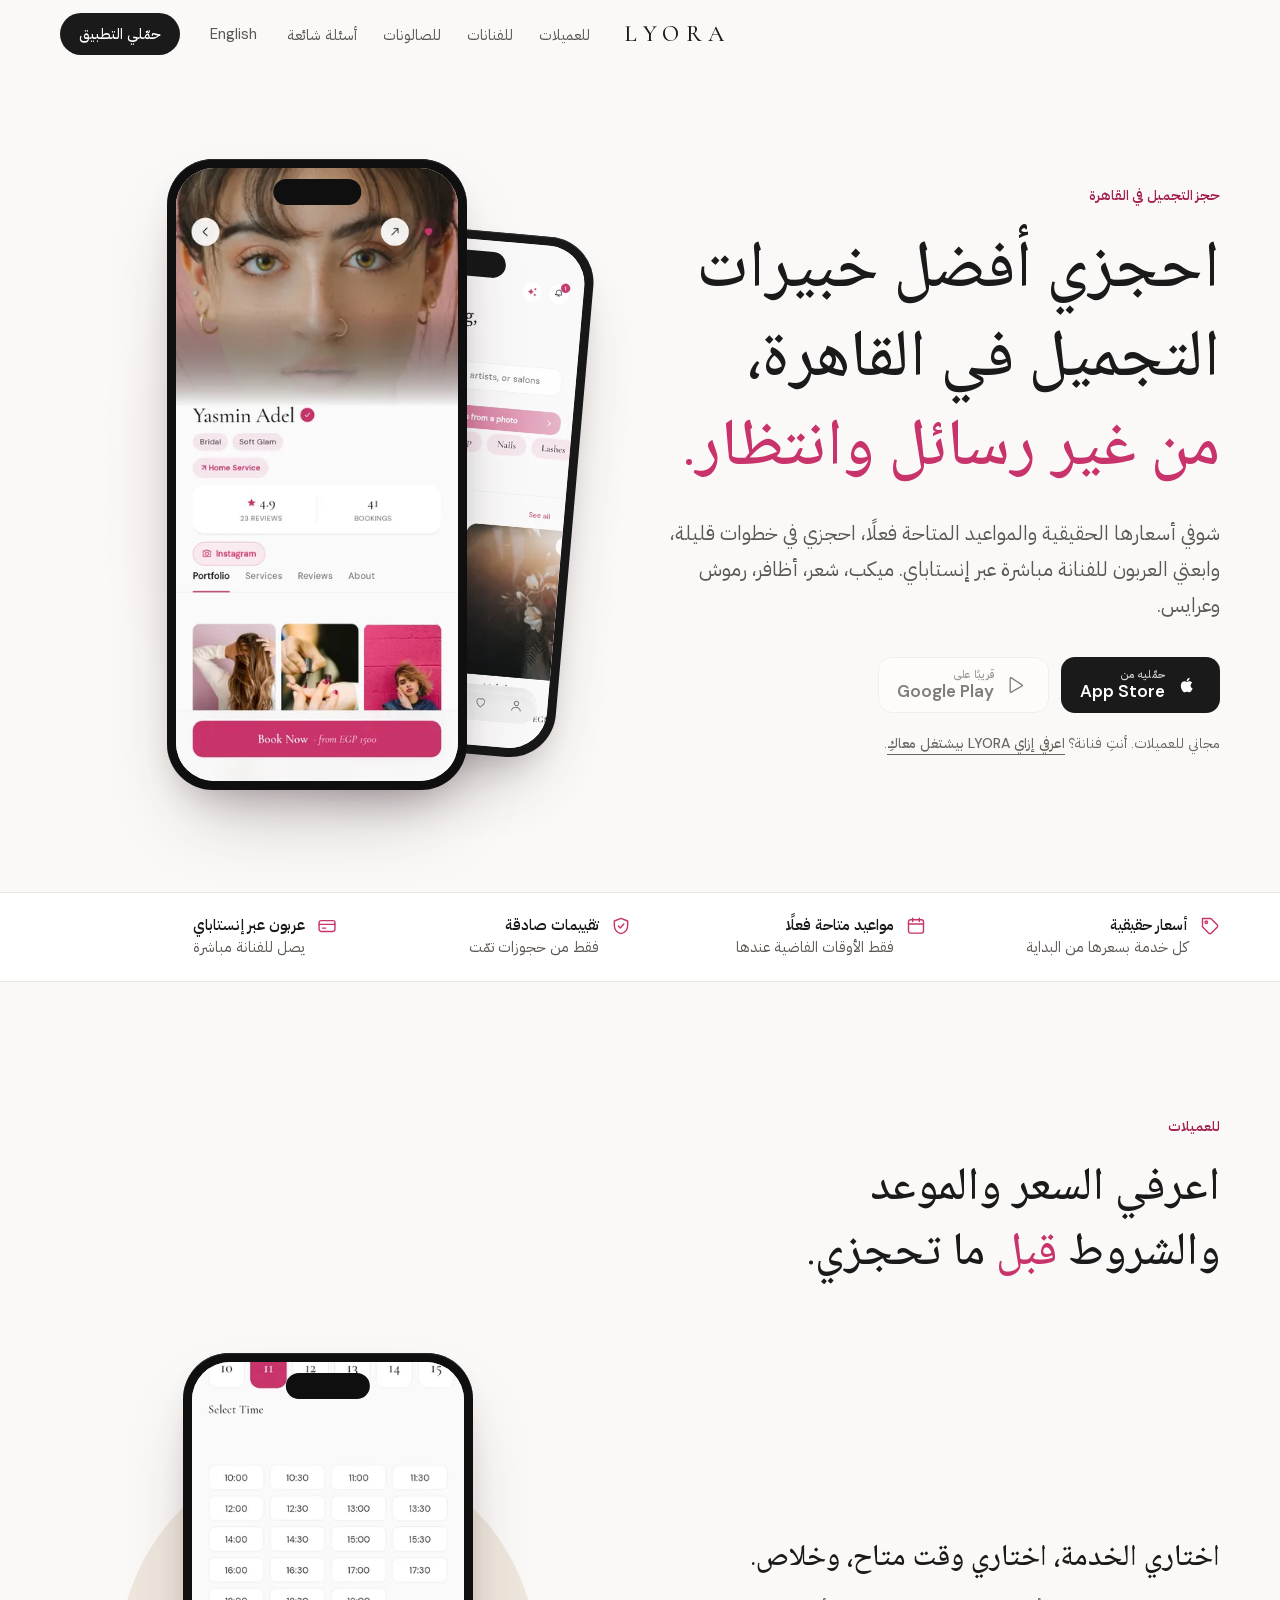
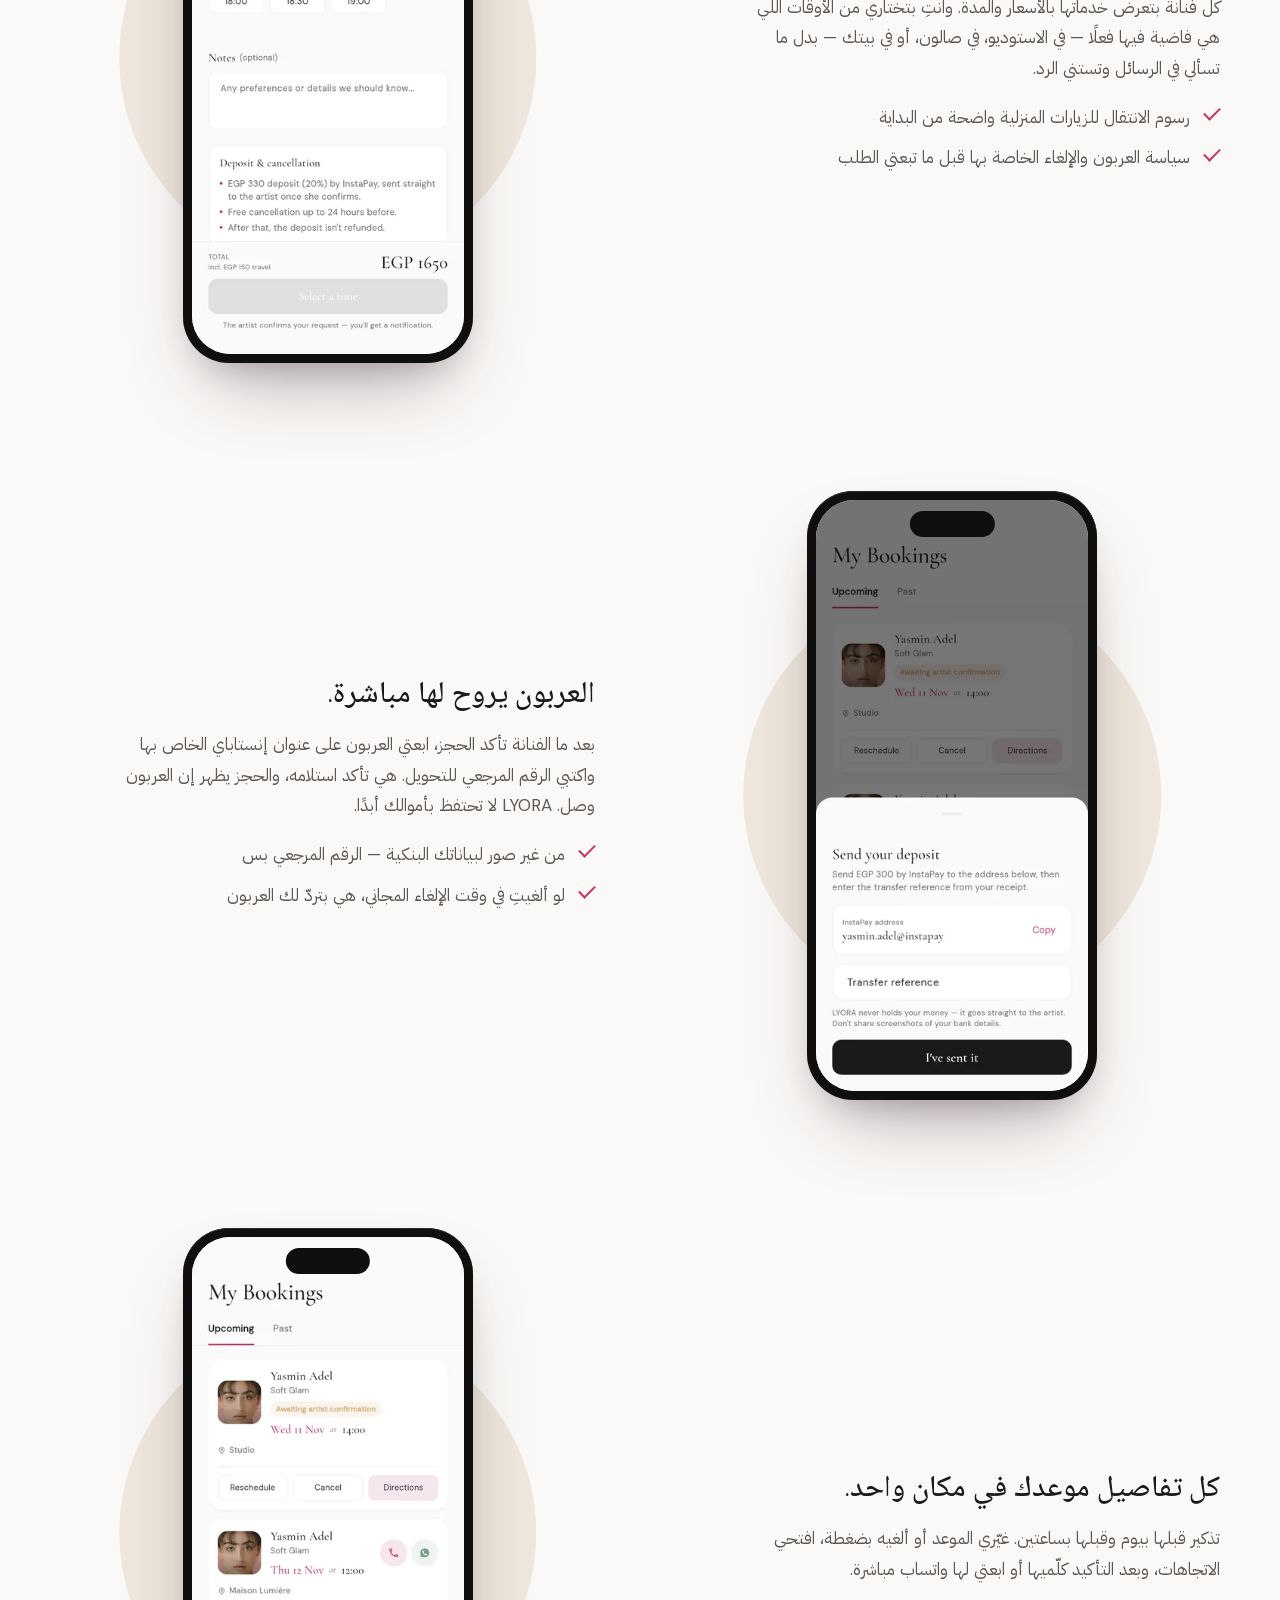
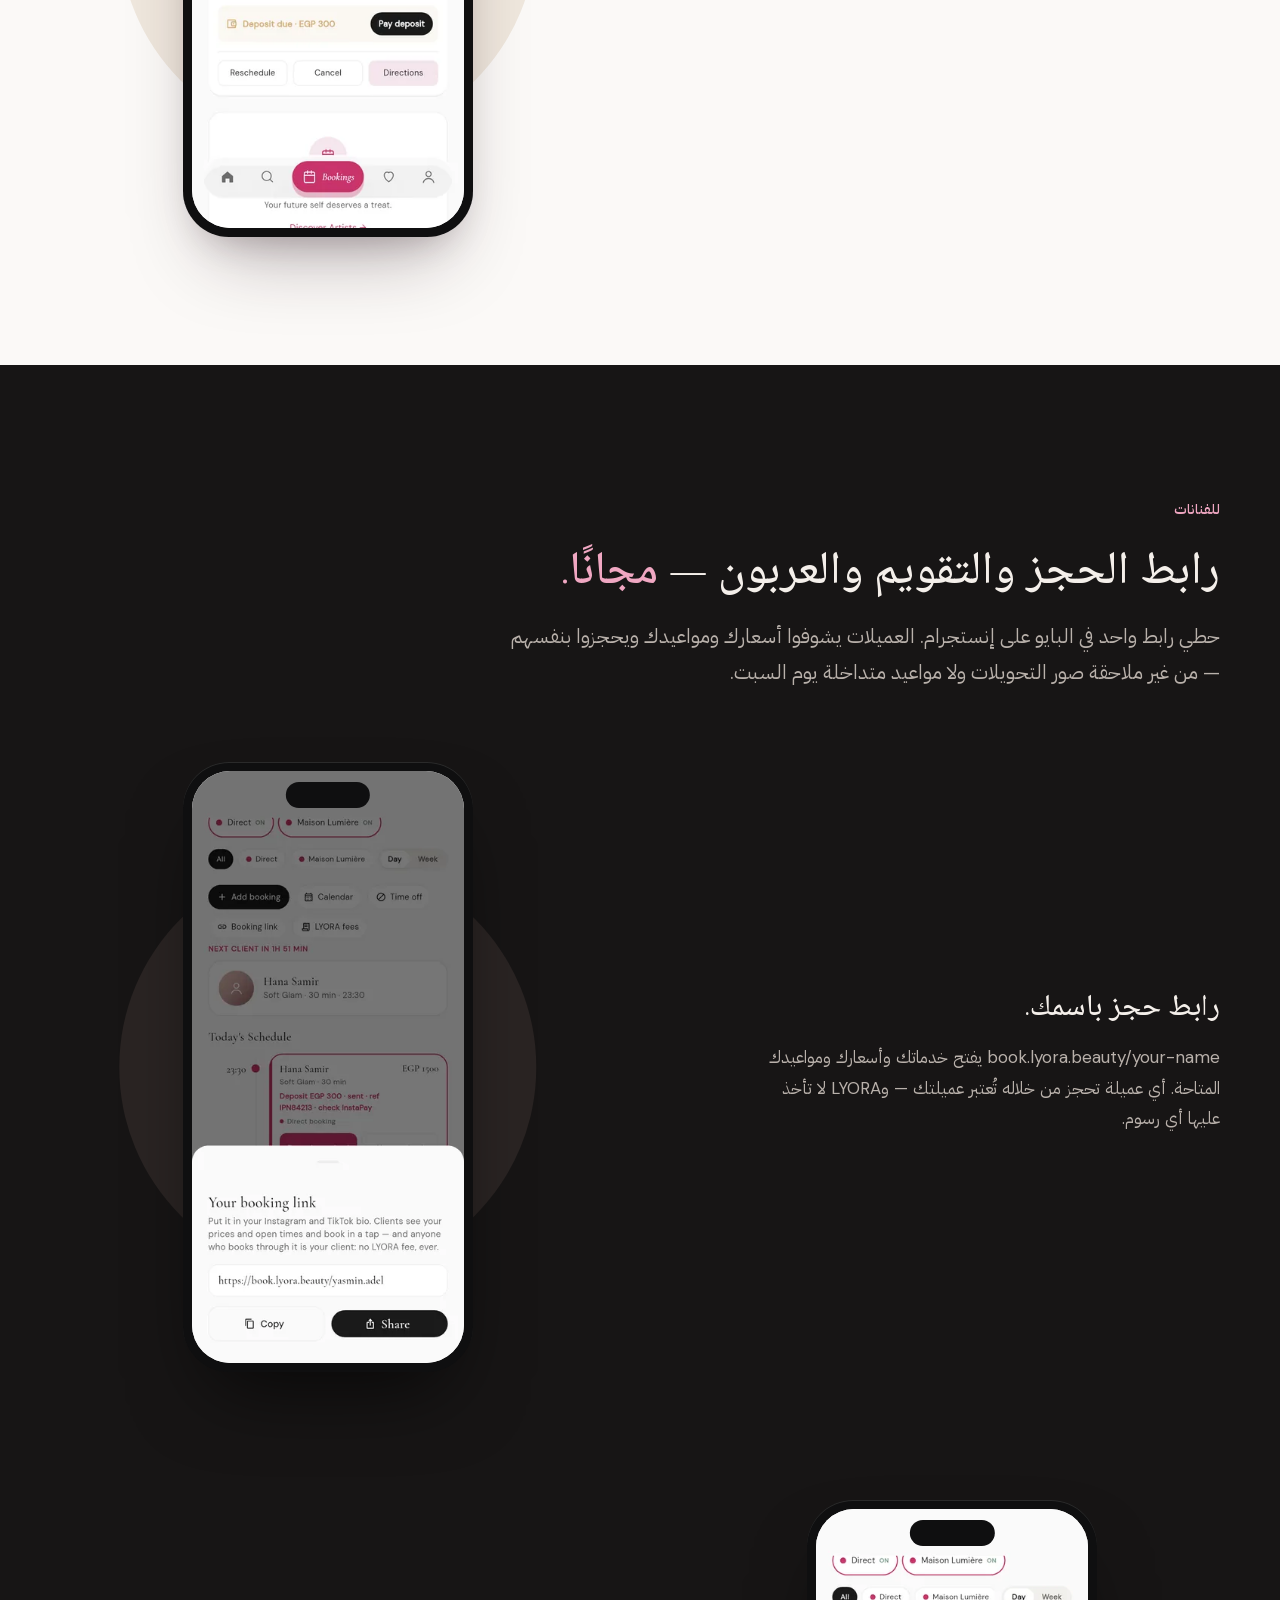
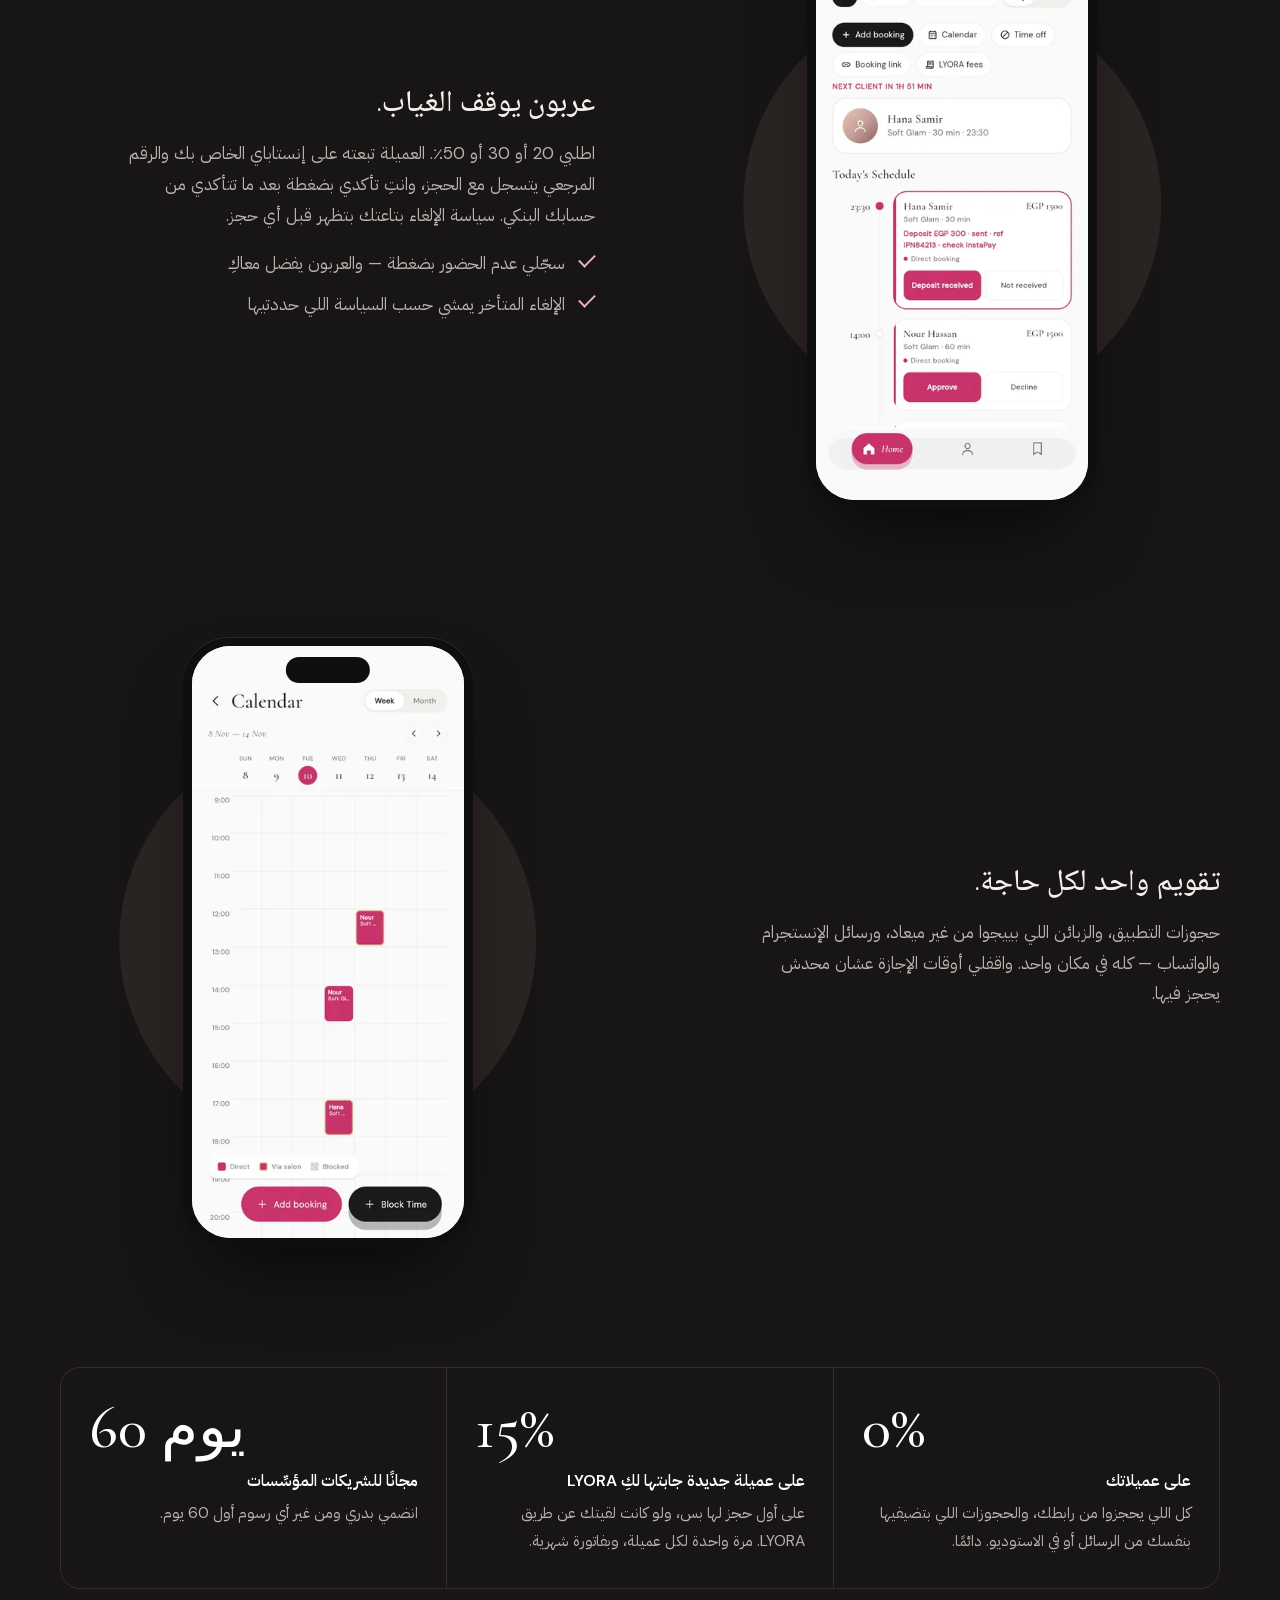
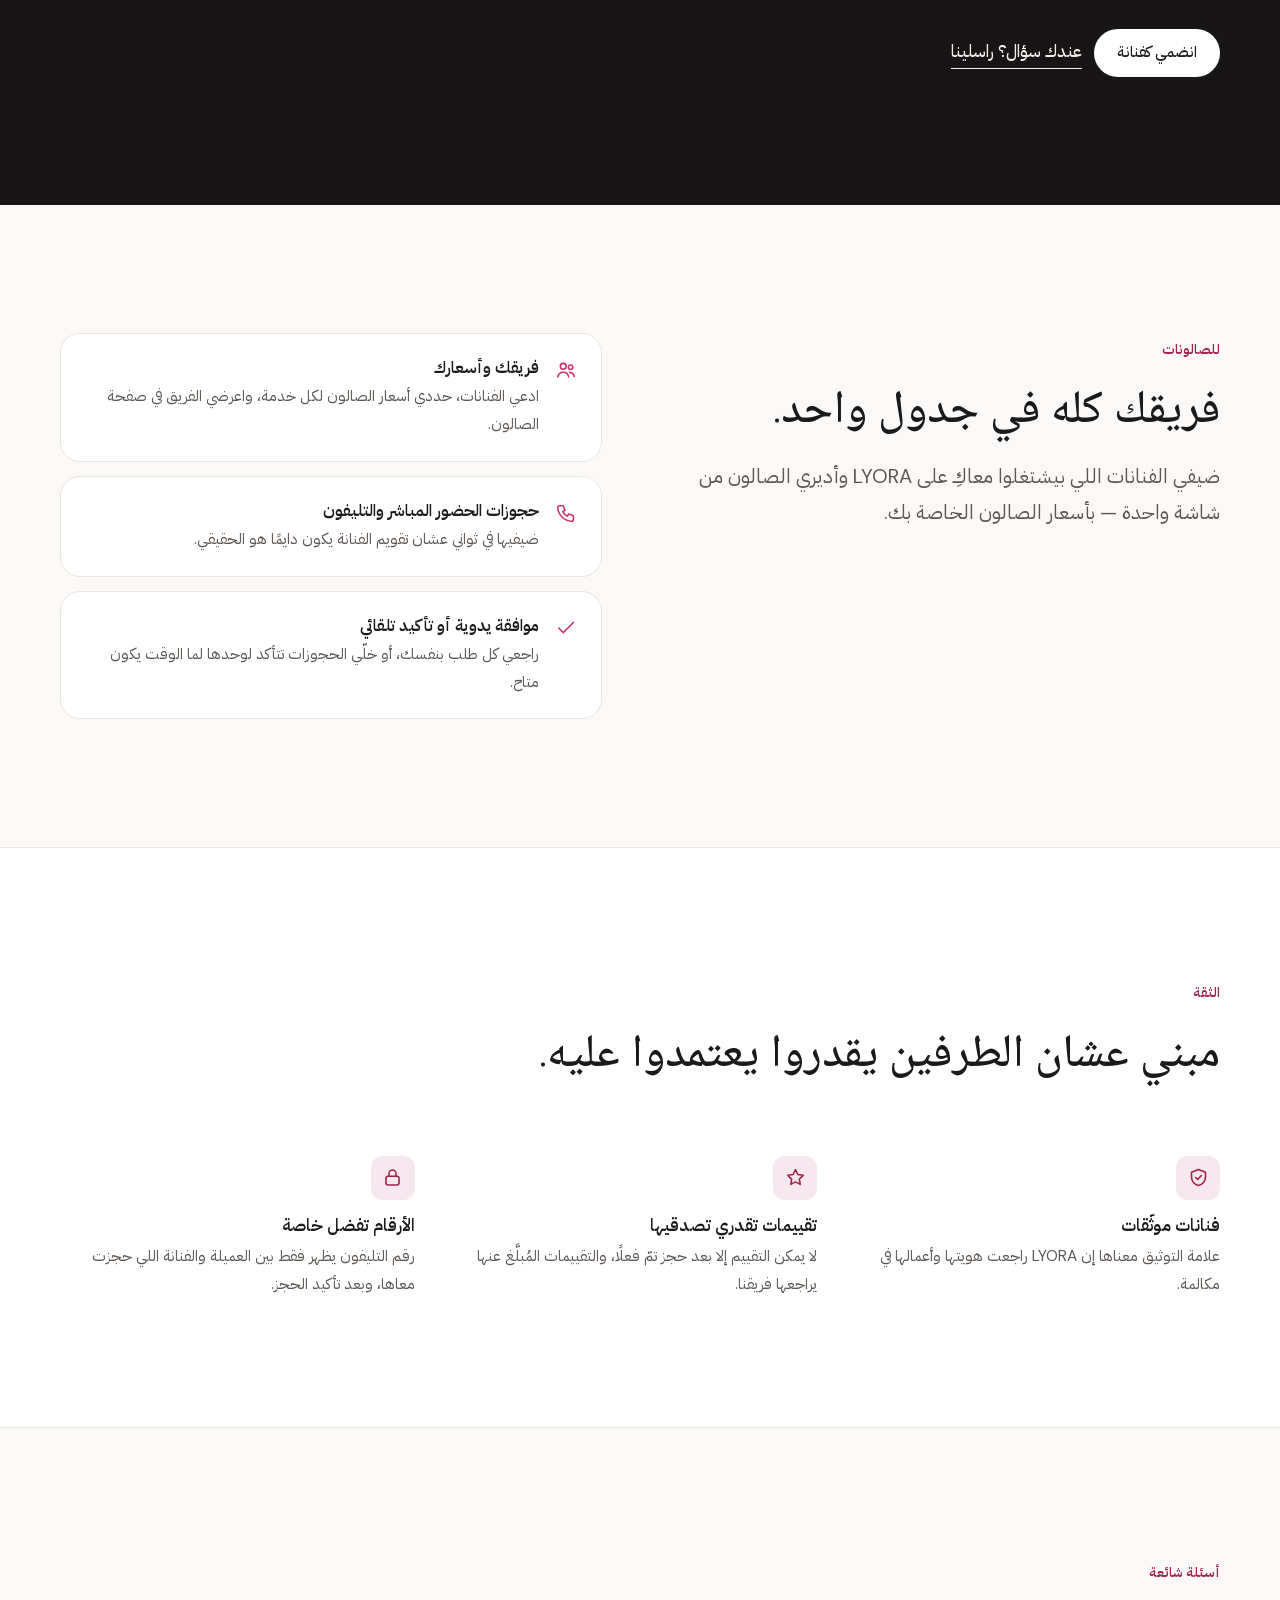
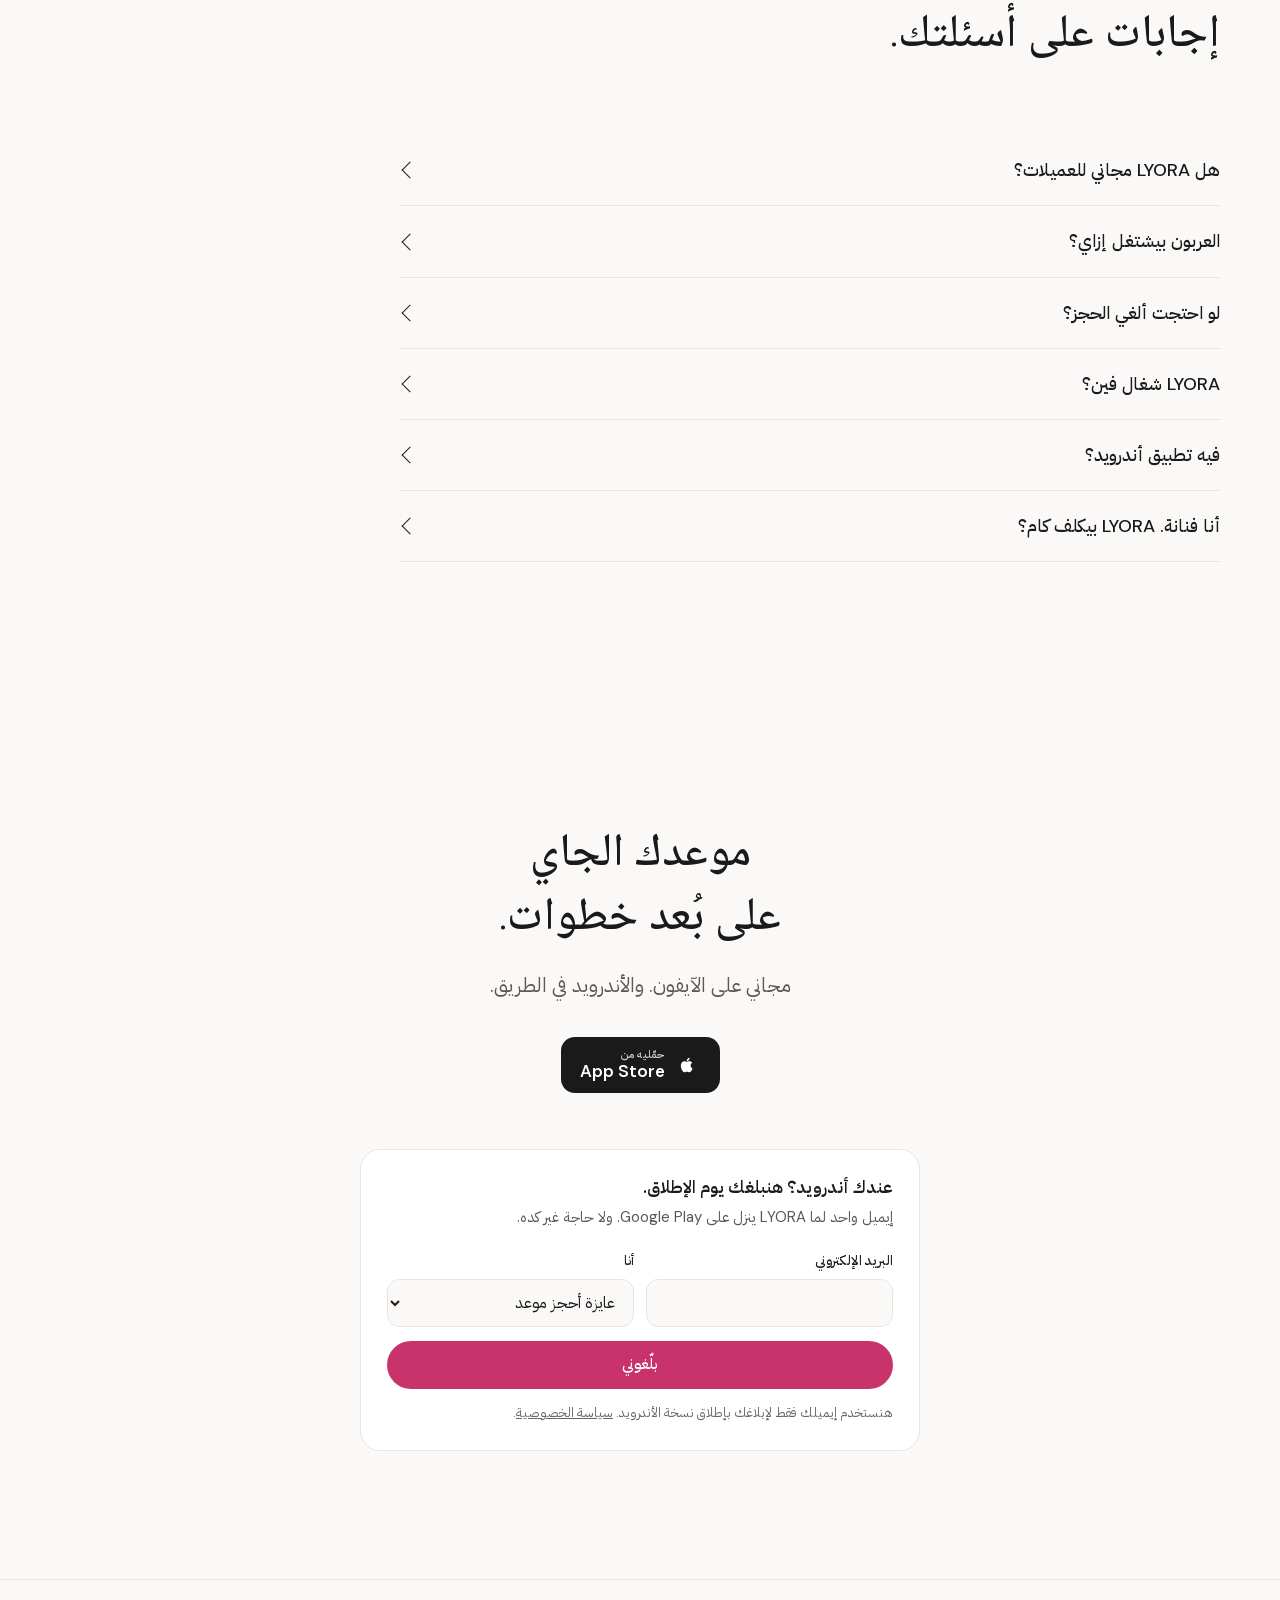
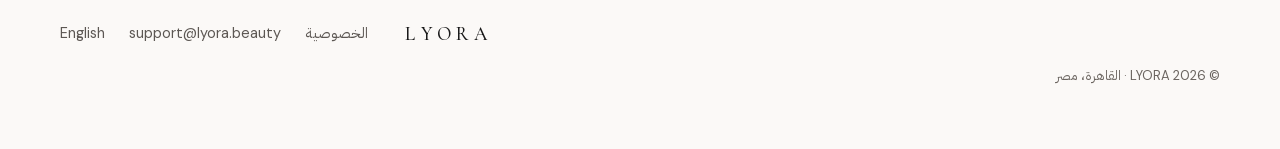
==== ar/index.html @ 5c59edc7 "Redesign lyora.beauty: new EN/AR site built on the app's design - One design system shared with the " ====
<!doctype html>
<html lang="ar-EG" dir="rtl">
<head>
<meta charset="utf-8">
<meta name="viewport" content="width=device-width, initial-scale=1">
<title>LYORA — احجزي خبيرات التجميل في القاهرة</title>
<meta name="description" content="احجزي ميكب آرتست، مصففة شعر، فنانة أظافر ورموش أو صالون في القاهرة. أسعار حقيقية، مواعيد متاحة فعلًا، وعربون يصل للفنانة مباشرة عبر إنستاباي.">
<link rel="canonical" href="https://lyora.beauty/ar/">
<link rel="alternate" hreflang="en-EG" href="https://lyora.beauty/">
<link rel="alternate" hreflang="ar-EG" href="https://lyora.beauty/ar/">
<link rel="alternate" hreflang="x-default" href="https://lyora.beauty/">
<meta name="theme-color" content="#fbf9f7">
<meta property="og:type" content="website">
<meta property="og:site_name" content="LYORA">
<meta property="og:title" content="LYORA — احجزي خبيرات التجميل في القاهرة">
<meta property="og:description" content="أسعار حقيقية، مواعيد متاحة فعلًا، وعربون يصل للفنانة مباشرة عبر إنستاباي.">
<meta property="og:url" content="https://lyora.beauty/ar/">
<meta property="og:image" content="https://lyora.beauty/assets/og-ar.jpg">
<meta property="og:image:width" content="1200">
<meta property="og:image:height" content="630">
<meta property="og:locale" content="ar_EG">
<meta property="og:locale:alternate" content="en_EG">
<meta name="twitter:card" content="summary_large_image">
<link rel="icon" type="image/png" sizes="32x32" href="/assets/favicon-32.png">
<link rel="apple-touch-icon" sizes="180x180" href="/assets/apple-touch-icon.png">
<link rel="preload" href="/assets/fonts/IBMPlexSansArabic-normal-400-arabic.woff2" as="font" type="font/woff2" crossorigin>
<link rel="preload" href="/assets/fonts/NotoNaskhArabic-normal-500-arabic.woff2" as="font" type="font/woff2" crossorigin>
<link rel="stylesheet" href="/assets/fonts.css">
<link rel="stylesheet" href="/assets/site.css">
<script type="application/ld+json">
{
  "@context": "https://schema.org",
  "@graph": [
    {
      "@type": "Organization",
      "@id": "https://lyora.beauty/#organization",
      "name": "LYORA",
      "url": "https://lyora.beauty/",
      "logo": "https://lyora.beauty/assets/lyora-icon.png",
      "email": "support@lyora.beauty",
      "areaServed": "Cairo, Egypt"
    },
    {
      "@type": "MobileApplication",
      "name": "LYORA",
      "operatingSystem": "iOS",
      "applicationCategory": "LifestyleApplication",
      "inLanguage": ["ar", "en"],
      "offers": { "@type": "Offer", "price": "0", "priceCurrency": "EGP" },
      "url": "https://apps.apple.com/app/id6783791717",
      "publisher": { "@id": "https://lyora.beauty/#organization" }
    }
  ]
}
</script>
</head>
<body>
<a class="skip" href="#main">انتقلي إلى المحتوى</a>

<header class="site-header">
  <div class="wrap nav">
    <a class="wordmark" href="/ar/" aria-label="LYORA — الصفحة الرئيسية">LYORA</a>
    <ul class="nav-links" id="nav-links">
      <li><a href="#clients">للعميلات</a></li>
      <li><a href="#artists">للفنانات</a></li>
      <li><a href="#salons">للصالونات</a></li>
      <li><a href="#faq">أسئلة شائعة</a></li>
      <li class="lang-mobile"><a href="/" lang="en" hreflang="en">English</a></li>
    </ul>
    <a class="lang lang-desktop" href="/" lang="en" hreflang="en">English</a>
    <a class="btn btn-ink" href="#download">حمّلي التطبيق</a>
    <button class="menu-btn" type="button" aria-label="القائمة" aria-expanded="false" aria-controls="nav-links">
      <svg viewBox="0 0 24 24" fill="none" stroke="currentColor" stroke-width="1.8" stroke-linecap="round" aria-hidden="true"><path d="M4 7h16M4 12h16M4 17h16"/></svg>
    </button>
  </div>
</header>

<main id="main">

  <!-- Hero -->
  <section class="hero">
    <div class="wrap hero-grid">
      <div>
        <span class="eyebrow">حجز التجميل في القاهرة</span>
        <h1 class="h1">احجزي أفضل خبيرات التجميل في القاهرة، <em class="accent">من غير رسائل وانتظار.</em></h1>
        <p class="lede">شوفي أسعارها الحقيقية والمواعيد المتاحة فعلًا، احجزي في خطوات قليلة، وابعتي العربون للفنانة مباشرة عبر إنستاباي. ميكب، شعر، أظافر، رموش وعرايس.</p>
        <div class="cta-row">
          <a class="btn btn-ink store" href="https://apps.apple.com/app/id6783791717" rel="noopener">
            <svg viewBox="0 0 24 24" fill="currentColor" aria-hidden="true"><path d="M16.37 12.6c-.02-2.2 1.8-3.26 1.88-3.31-1.03-1.5-2.62-1.7-3.18-1.73-1.35-.14-2.64.8-3.33.8-.69 0-1.74-.78-2.87-.76-1.47.02-2.83.86-3.59 2.18-1.53 2.66-.39 6.6 1.1 8.76.73 1.05 1.6 2.24 2.73 2.2 1.1-.05 1.51-.71 2.84-.71 1.32 0 1.7.71 2.86.69 1.18-.02 1.93-1.07 2.65-2.13.84-1.22 1.18-2.4 1.2-2.46-.03-.01-2.3-.88-2.33-3.53zM14.2 6.13c.6-.73 1.01-1.75.9-2.76-.87.04-1.92.58-2.54 1.31-.56.64-1.05 1.68-.92 2.67.97.07 1.96-.49 2.56-1.22z"/></svg>
            <span><small>حمّليه من</small><b>App Store</b></span>
          </a>
          <span class="btn btn-line store" aria-disabled="true">
            <svg viewBox="0 0 24 24" fill="none" stroke="currentColor" stroke-width="1.6" aria-hidden="true"><path d="M5 3.8v16.4c0 .5.5.8 1 .6l13.2-7.6c.5-.3.5-1 0-1.3L6 3.2c-.5-.2-1 .1-1 .6z"/></svg>
            <span><small>قريبًا على</small><b>Google Play</b></span>
          </span>
        </div>
        <p class="hero-note">مجاني للعميلات. أنتِ فنانة؟ <a class="link-arrow" href="#artists">اعرفي إزاي LYORA بيشتغل معاكِ</a>.</p>
      </div>
      <div class="hero-visual" aria-hidden="true">
        <div class="phone back"><div class="screen"><img src="/assets/screens/home.webp" srcset="/assets/screens/home-sm.webp 360w, /assets/screens/home.webp 600w" sizes="250px" alt="" width="600" height="1304" fetchpriority="low"></div></div>
        <div class="phone"><div class="screen"><img src="/assets/screens/profile.webp" srcset="/assets/screens/profile-sm.webp 360w, /assets/screens/profile.webp 600w" sizes="300px" alt="" width="600" height="1304" fetchpriority="high"></div></div>
      </div>
    </div>
  </section>

  <!-- Facts -->
  <section class="facts" aria-label="لماذا LYORA">
    <ul class="wrap">
      <li><svg viewBox="0 0 24 24" fill="none" stroke="currentColor" stroke-width="1.7" stroke-linecap="round" stroke-linejoin="round" aria-hidden="true"><path d="M20.6 13.4 13.4 20.6a2 2 0 0 1-2.8 0L3 13V3h10l7.6 7.6a2 2 0 0 1 0 2.8z"/><circle cx="7.5" cy="7.5" r="1.5"/></svg><span><strong>أسعار حقيقية</strong>كل خدمة بسعرها من البداية</span></li>
      <li><svg viewBox="0 0 24 24" fill="none" stroke="currentColor" stroke-width="1.7" stroke-linecap="round" stroke-linejoin="round" aria-hidden="true"><rect x="3" y="4.5" width="18" height="16" rx="2.5"/><path d="M3 9.5h18M8 2.5v4M16 2.5v4"/></svg><span><strong>مواعيد متاحة فعلًا</strong>فقط الأوقات الفاضية عندها</span></li>
      <li><svg viewBox="0 0 24 24" fill="none" stroke="currentColor" stroke-width="1.7" stroke-linecap="round" stroke-linejoin="round" aria-hidden="true"><path d="M12 2.8 4 6v5.5c0 4.7 3.4 8.7 8 9.7 4.6-1 8-5 8-9.7V6l-8-3.2z"/><path d="m8.8 12 2.3 2.3 4.2-4.6"/></svg><span><strong>تقييمات صادقة</strong>فقط من حجوزات تمّت</span></li>
      <li><svg viewBox="0 0 24 24" fill="none" stroke="currentColor" stroke-width="1.7" stroke-linecap="round" stroke-linejoin="round" aria-hidden="true"><rect x="2.5" y="5.5" width="19" height="13" rx="2.5"/><path d="M2.5 10h19M6.5 14.5h4"/></svg><span><strong>عربون عبر إنستاباي</strong>يصل للفنانة مباشرة</span></li>
    </ul>
  </section>

  <!-- Clients -->
  <section class="section" id="clients">
    <div class="wrap">
      <div class="section-head reveal">
        <span class="eyebrow">للعميلات</span>
        <h2 class="h2">اعرفي السعر والموعد والشروط <em class="accent">قبل</em> ما تحجزي.</h2>
      </div>

      <div class="feature reveal">
        <div class="feature-copy">
          <h3 class="h3">اختاري الخدمة، اختاري وقت متاح، وخلاص.</h3>
          <p>كل فنانة بتعرض خدماتها بالأسعار والمدة. وانتِ بتختاري من الأوقات اللي هي فاضية فيها فعلًا — في الاستوديو، في صالون، أو في بيتك — بدل ما تسألي في الرسائل وتستني الرد.</p>
          <ul class="ticks">
            <li>رسوم الانتقال للزيارات المنزلية واضحة من البداية</li>
            <li>سياسة العربون والإلغاء الخاصة بها قبل ما تبعتي الطلب</li>
          </ul>
        </div>
        <div class="feature-visual">
          <div class="phone"><div class="screen"><img src="/assets/screens/booking.webp" srcset="/assets/screens/booking-sm.webp 360w, /assets/screens/booking.webp 600w" sizes="290px" width="600" height="1304" loading="lazy" alt="شاشة الحجز في LYORA: المواعيد المتاحة وسياسة العربون والإلغاء، الإجمالي 1650 ج.م"></div></div>
        </div>
      </div>

      <div class="feature flip reveal">
        <div class="feature-copy">
          <h3 class="h3">العربون يروح لها مباشرة.</h3>
          <p>بعد ما الفنانة تأكد الحجز، ابعتي العربون على عنوان إنستاباي الخاص بها واكتبي الرقم المرجعي للتحويل. هي تأكد استلامه، والحجز يظهر إن العربون وصل. LYORA لا تحتفظ بأموالك أبدًا.</p>
          <ul class="ticks">
            <li>من غير صور لبياناتك البنكية — الرقم المرجعي بس</li>
            <li>لو ألغيتِ في وقت الإلغاء المجاني، هي بتردّ لك العربون</li>
          </ul>
        </div>
        <div class="feature-visual">
          <div class="phone"><div class="screen"><img src="/assets/screens/deposit.webp" srcset="/assets/screens/deposit-sm.webp 360w, /assets/screens/deposit.webp 600w" sizes="290px" width="600" height="1304" loading="lazy" alt="شاشة العربون: ابعتي 300 ج.م عبر إنستاباي لعنوان الفنانة ثم اكتبي الرقم المرجعي"></div></div>
        </div>
      </div>

      <div class="feature reveal">
        <div class="feature-copy">
          <h3 class="h3">كل تفاصيل موعدك في مكان واحد.</h3>
          <p>تذكير قبلها بيوم وقبلها بساعتين. غيّري الموعد أو ألغيه بضغطة، افتحي الاتجاهات، وبعد التأكيد كلّميها أو ابعتي لها واتساب مباشرة.</p>
        </div>
        <div class="feature-visual">
          <div class="phone"><div class="screen"><img src="/assets/screens/bookings.webp" srcset="/assets/screens/bookings-sm.webp 360w, /assets/screens/bookings.webp 600w" sizes="290px" width="600" height="1304" loading="lazy" alt="حجوزاتي: موعد مؤكد مع زر اتصال وواتساب وعربون مستحق"></div></div>
        </div>
      </div>
    </div>
  </section>

  <!-- Artists -->
  <section class="section dark" id="artists">
    <div class="wrap">
      <div class="section-head reveal">
        <span class="eyebrow">للفنانات</span>
        <h2 class="h2">رابط الحجز والتقويم والعربون — <em class="accent" style="color:#f0a7c2">مجانًا.</em></h2>
        <p class="lede">حطي رابط واحد في البايو على إنستجرام. العميلات يشوفوا أسعارك ومواعيدك ويحجزوا بنفسهم — من غير ملاحقة صور التحويلات ولا مواعيد متداخلة يوم السبت.</p>
      </div>

      <div class="feature reveal">
        <div class="feature-copy">
          <h3 class="h3">رابط حجز باسمك.</h3>
          <p><span dir="ltr">book.lyora.beauty/your-name</span> يفتح خدماتك وأسعارك ومواعيدك المتاحة. أي عميلة تحجز من خلاله تُعتبر عميلتك — وLYORA لا تأخذ عليها أي رسوم.</p>
        </div>
        <div class="feature-visual">
          <div class="phone"><div class="screen"><img src="/assets/screens/artist-link.webp" srcset="/assets/screens/artist-link-sm.webp 360w, /assets/screens/artist-link.webp 600w" sizes="290px" width="600" height="1304" loading="lazy" alt="تطبيق الفنانة: رابط الحجز الخاص بك مع زري النسخ والمشاركة"></div></div>
        </div>
      </div>

      <div class="feature flip reveal">
        <div class="feature-copy">
          <h3 class="h3">عربون يوقف الغياب.</h3>
          <p>اطلبي 20 أو 30 أو 50٪. العميلة تبعته على إنستاباي الخاص بك والرقم المرجعي يتسجل مع الحجز، وانتِ تأكدي بضغطة بعد ما تتأكدي من حسابك البنكي. سياسة الإلغاء بتاعتك بتظهر قبل أي حجز.</p>
          <ul class="ticks">
            <li>سجّلي عدم الحضور بضغطة — والعربون يفضل معاكِ</li>
            <li>الإلغاء المتأخر يمشي حسب السياسة اللي حددتيها</li>
          </ul>
        </div>
        <div class="feature-visual">
          <div class="phone"><div class="screen"><img src="/assets/screens/artist-home.webp" srcset="/assets/screens/artist-home-sm.webp 360w, /assets/screens/artist-home.webp 600w" sizes="290px" width="600" height="1304" loading="lazy" alt="لوحة الفنانة: جدول اليوم مع رقم مرجعي لعربون بانتظار التأكيد"></div></div>
        </div>
      </div>

      <div class="feature reveal">
        <div class="feature-copy">
          <h3 class="h3">تقويم واحد لكل حاجة.</h3>
          <p>حجوزات التطبيق، والزبائن اللي بييجوا من غير ميعاد، ورسائل الإنستجرام والواتساب — كله في مكان واحد. واقفلي أوقات الإجازة عشان محدش يحجز فيها.</p>
        </div>
        <div class="feature-visual">
          <div class="phone"><div class="screen"><img src="/assets/screens/artist-calendar.webp" srcset="/assets/screens/artist-calendar-sm.webp 360w, /assets/screens/artist-calendar.webp 600w" sizes="290px" width="600" height="1304" loading="lazy" alt="تقويم الفنانة: حجوزات الأسبوع مع زري إضافة حجز وقفل وقت"></div></div>
        </div>
      </div>

      <div class="pricing reveal" aria-label="الأسعار للفنانات">
        <div>
          <div class="big">0%</div>
          <h3>على عميلاتك</h3>
          <p>كل اللي يحجزوا من رابطك، والحجوزات اللي بتضيفيها بنفسك من الرسائل أو في الاستوديو. دائمًا.</p>
        </div>
        <div>
          <div class="big">15%</div>
          <h3>على عميلة جديدة جابتها لكِ LYORA</h3>
          <p>على أول حجز لها بس، ولو كانت لقيتك عن طريق LYORA. مرة واحدة لكل عميلة، وبفاتورة شهرية.</p>
        </div>
        <div>
          <div class="big">60 يوم</div>
          <h3>مجانًا للشريكات المؤسِّسات</h3>
          <p>انضمي بدري ومن غير أي رسوم أول 60 يوم.</p>
        </div>
      </div>
      <div class="cta-row reveal">
        <a class="btn btn-light" href="https://apps.apple.com/app/id6783791717" rel="noopener">انضمي كفنانة</a>
        <a class="link-arrow" href="mailto:support@lyora.beauty?subject=Joining%20LYORA%20as%20an%20artist">عندك سؤال؟ راسلينا</a>
      </div>
    </div>
  </section>

  <!-- Salons -->
  <section class="section" id="salons">
    <div class="wrap split">
      <div class="reveal">
        <span class="eyebrow">للصالونات</span>
        <h2 class="h2">فريقك كله في جدول واحد.</h2>
        <p class="lede" style="margin-top:18px">ضيفي الفنانات اللي بيشتغلوا معاكِ على LYORA وأديري الصالون من شاشة واحدة — بأسعار الصالون الخاصة بك.</p>
      </div>
      <div class="cards reveal">
        <div class="card">
          <svg viewBox="0 0 24 24" fill="none" stroke="currentColor" stroke-width="1.7" stroke-linecap="round" stroke-linejoin="round" aria-hidden="true"><circle cx="9" cy="8" r="3.2"/><path d="M3 19.5c.8-3.2 3.2-5 6-5s5.2 1.8 6 5"/><circle cx="17" cy="9" r="2.4"/><path d="M16 14.6c2.4.2 4.2 1.8 5 4.4"/></svg>
          <div><h3>فريقك وأسعارك</h3><p>ادعي الفنانات، حددي أسعار الصالون لكل خدمة، واعرضي الفريق في صفحة الصالون.</p></div>
        </div>
        <div class="card">
          <svg viewBox="0 0 24 24" fill="none" stroke="currentColor" stroke-width="1.7" stroke-linecap="round" stroke-linejoin="round" aria-hidden="true"><path d="M5 4h4l2 5-2.5 1.5a11 11 0 0 0 5 5L15 13l5 2v4a2 2 0 0 1-2 2A16 16 0 0 1 3 6a2 2 0 0 1 2-2z"/></svg>
          <div><h3>حجوزات الحضور المباشر والتليفون</h3><p>ضيفيها في ثواني عشان تقويم الفنانة يكون دايمًا هو الحقيقي.</p></div>
        </div>
        <div class="card">
          <svg viewBox="0 0 24 24" fill="none" stroke="currentColor" stroke-width="1.7" stroke-linecap="round" stroke-linejoin="round" aria-hidden="true"><path d="M20 6 9 17l-5-5"/></svg>
          <div><h3>موافقة يدوية أو تأكيد تلقائي</h3><p>راجعي كل طلب بنفسك، أو خلّي الحجوزات تتأكد لوحدها لما الوقت يكون متاح.</p></div>
        </div>
      </div>
    </div>
  </section>

  <!-- Trust -->
  <section class="section trust" aria-labelledby="trust-title">
    <div class="wrap">
      <div class="section-head reveal">
        <span class="eyebrow">الثقة</span>
        <h2 class="h2" id="trust-title">مبني عشان الطرفين يقدروا يعتمدوا عليه.</h2>
      </div>
      <div class="trust-grid reveal">
        <div>
          <span class="icon-chip"><svg viewBox="0 0 24 24" fill="none" stroke="currentColor" stroke-width="1.8" stroke-linecap="round" stroke-linejoin="round" aria-hidden="true"><path d="M12 2.8 4 6v5.5c0 4.7 3.4 8.7 8 9.7 4.6-1 8-5 8-9.7V6l-8-3.2z"/><path d="m8.8 12 2.3 2.3 4.2-4.6"/></svg></span>
          <h3>فنانات موثّقات</h3>
          <p>علامة التوثيق معناها إن LYORA راجعت هويتها وأعمالها في مكالمة.</p>
        </div>
        <div>
          <span class="icon-chip"><svg viewBox="0 0 24 24" fill="none" stroke="currentColor" stroke-width="1.8" stroke-linecap="round" stroke-linejoin="round" aria-hidden="true"><path d="m12 3 2.7 5.6 6.1.9-4.4 4.3 1 6.1L12 17l-5.4 2.9 1-6.1-4.4-4.3 6.1-.9z"/></svg></span>
          <h3>تقييمات تقدري تصدقيها</h3>
          <p>لا يمكن التقييم إلا بعد حجز تمّ فعلًا، والتقييمات المُبلَّغ عنها يراجعها فريقنا.</p>
        </div>
        <div>
          <span class="icon-chip"><svg viewBox="0 0 24 24" fill="none" stroke="currentColor" stroke-width="1.8" stroke-linecap="round" stroke-linejoin="round" aria-hidden="true"><rect x="4.5" y="10.5" width="15" height="10" rx="2.5"/><path d="M8 10.5V7.5a4 4 0 0 1 8 0v3"/></svg></span>
          <h3>الأرقام تفضل خاصة</h3>
          <p>رقم التليفون يظهر فقط بين العميلة والفنانة اللي حجزت معاها، وبعد تأكيد الحجز.</p>
        </div>
      </div>
    </div>
  </section>

  <!-- FAQ -->
  <section class="section" id="faq" aria-labelledby="faq-title">
    <div class="wrap">
      <div class="section-head reveal">
        <span class="eyebrow">أسئلة شائعة</span>
        <h2 class="h2" id="faq-title">إجابات على أسئلتك.</h2>
      </div>
      <div class="faq reveal">
        <details>
          <summary>هل LYORA مجاني للعميلات؟</summary>
          <p>أيوه. بتدفعي سعر الفنانة المعروض بس، ومن غير أي رسوم لـ LYORA.</p>
        </details>
        <details>
          <summary>العربون بيشتغل إزاي؟</summary>
          <p>بعض الفنانات بيطلبوا عربون لتثبيت الموعد. بعد ما تأكد حجزك، بتبعتيه على عنوان إنستاباي الخاص بها وتكتبي الرقم المرجعي في التطبيق. الفلوس بتروح لها مباشرة — LYORA لا تحتفظ بها أبدًا.</p>
        </details>
        <details>
          <summary>لو احتجت ألغي الحجز؟</summary>
          <p>كل فنانة بتحدد وقت إلغاء مجاني — قبل الموعد بـ 12 أو 24 أو 48 ساعة — وبتشوفيه قبل ما تحجزي. لو ألغيتِ في الوقت ده العربون بيرجع لك، وبعده بتطبق سياستها.</p>
        </details>
        <details>
          <summary>LYORA شغال فين؟</summary>
          <p>بنبدأ في القاهرة. والفنانات اللي بيقدموا زيارات منزلية ممكن ييجوا لك — هتلاقي ده في صفحتها.</p>
        </details>
        <details>
          <summary>فيه تطبيق أندرويد؟</summary>
          <p>قريبًا على Google Play. سيبي إيميلك تحت وهنبلغك يوم نزوله.</p>
        </details>
        <details>
          <summary>أنا فنانة. LYORA بيكلف كام؟</summary>
          <p>ولا حاجة على عميلاتك — اللي يحجزوا من رابطك والحجوزات اللي بتضيفيها بنفسك. LYORA بتاخد 15٪ فقط على أول حجز لعميلة جديدة جبناها لكِ، مرة واحدة لكل عميلة، بفاتورة شهرية. والشريكات المؤسِّسات من غير رسوم أول 60 يوم.</p>
        </details>
      </div>
    </div>
  </section>

  <!-- Download -->
  <section class="section download" id="download" aria-labelledby="download-title">
    <div class="wrap">
      <div class="reveal">
        <h2 class="h2" id="download-title">موعدك الجاي على بُعد خطوات.</h2>
        <p class="lede">مجاني على الآيفون. والأندرويد في الطريق.</p>
        <div class="cta-row">
          <a class="btn btn-ink store" href="https://apps.apple.com/app/id6783791717" rel="noopener">
            <svg viewBox="0 0 24 24" fill="currentColor" aria-hidden="true"><path d="M16.37 12.6c-.02-2.2 1.8-3.26 1.88-3.31-1.03-1.5-2.62-1.7-3.18-1.73-1.35-.14-2.64.8-3.33.8-.69 0-1.74-.78-2.87-.76-1.47.02-2.83.86-3.59 2.18-1.53 2.66-.39 6.6 1.1 8.76.73 1.05 1.6 2.24 2.73 2.2 1.1-.05 1.51-.71 2.84-.71 1.32 0 1.7.71 2.86.69 1.18-.02 1.93-1.07 2.65-2.13.84-1.22 1.18-2.4 1.2-2.46-.03-.01-2.3-.88-2.33-3.53zM14.2 6.13c.6-.73 1.01-1.75.9-2.76-.87.04-1.92.58-2.54 1.31-.56.64-1.05 1.68-.92 2.67.97.07 1.96-.49 2.56-1.22z"/></svg>
            <span><small>حمّليه من</small><b>App Store</b></span>
          </a>
        </div>
      </div>

      <div class="notify reveal">
        <h3>عندك أندرويد؟ هنبلغك يوم الإطلاق.</h3>
        <p>إيميل واحد لما LYORA ينزل على Google Play. ولا حاجة غير كده.</p>
        <form id="notify-form" action="https://docs.google.com/forms/d/e/1FAIpQLSeDZtMh4oizTAiCWTDdrhZZs3nA7Vpc5B5o_A4CYUccoJpkTA/formResponse" method="POST" target="notify-frame">
          <div class="form-row">
            <div class="field">
              <label for="nf-email">البريد الإلكتروني</label>
              <input id="nf-email" type="email" name="entry.905072472" autocomplete="email" dir="ltr" required>
            </div>
            <div class="field">
              <label for="nf-role">أنا</label>
              <select id="nf-role" name="entry.1811299792" required>
                <option value="Client">عايزة أحجز موعد</option>
                <option value="Artist">فنانة تجميل</option>
                <option value="Salon">صاحبة صالون</option>
              </select>
            </div>
          </div>
          <div class="hp" aria-hidden="true"><label>اتركيه فارغًا <input type="text" name="_honey" tabindex="-1" autocomplete="off"></label></div>
          <button class="btn btn-rose" type="submit">بلّغوني</button>
          <p class="form-note">هنستخدم إيميلك فقط لإبلاغك بإطلاق نسخة الأندرويد. <a href="/ar/privacy.html">سياسة الخصوصية</a>.</p>
          <p class="form-status" id="notify-status" role="status" aria-live="polite">شكرًا — هنبعت لك إيميل لما LYORA ينزل على Google Play.</p>
        </form>
        <iframe name="notify-frame" title="إرسال النموذج" hidden></iframe>
      </div>
    </div>
  </section>
</main>

<footer class="site-footer">
  <div class="wrap">
    <div class="foot">
      <a class="wordmark" href="/ar/" aria-label="LYORA — الصفحة الرئيسية">LYORA</a>
      <nav aria-label="روابط الموقع">
        <a href="/ar/privacy.html">الخصوصية</a>
        <a href="mailto:support@lyora.beauty" dir="ltr">support@lyora.beauty</a>
        <a href="/" lang="en" hreflang="en">English</a>
      </nav>
    </div>
    <p class="foot-small">© 2026 LYORA · القاهرة، مصر</p>
  </div>
</footer>

<script src="/assets/site.js" defer></script>
</body>
</html>
---- assets/fonts.css ----
/* Self-hosted (SIL OFL) — no third-party font requests. */
@font-face {
  font-family: 'Cormorant Garamond';
  font-style: italic;
  font-weight: 400;
  font-display: swap;
  src: url(fonts/CormorantGaramond-italic-400-latin.woff2) format('woff2');
  unicode-range: U+0000-00FF, U+0131, U+0152-0153, U+02BB-02BC, U+02C6, U+02DA, U+02DC, U+0304, U+0308, U+0329, U+2000-206F, U+20AC, U+2122, U+2191, U+2193, U+2212, U+2215, U+FEFF, U+FFFD;
}
@font-face {
  font-family: 'Cormorant Garamond';
  font-style: italic;
  font-weight: 500;
  font-display: swap;
  src: url(fonts/CormorantGaramond-italic-400-latin.woff2) format('woff2');
  unicode-range: U+0000-00FF, U+0131, U+0152-0153, U+02BB-02BC, U+02C6, U+02DA, U+02DC, U+0304, U+0308, U+0329, U+2000-206F, U+20AC, U+2122, U+2191, U+2193, U+2212, U+2215, U+FEFF, U+FFFD;
}
@font-face {
  font-family: 'Cormorant Garamond';
  font-style: normal;
  font-weight: 400;
  font-display: swap;
  src: url(fonts/CormorantGaramond-normal-400-latin.woff2) format('woff2');
  unicode-range: U+0000-00FF, U+0131, U+0152-0153, U+02BB-02BC, U+02C6, U+02DA, U+02DC, U+0304, U+0308, U+0329, U+2000-206F, U+20AC, U+2122, U+2191, U+2193, U+2212, U+2215, U+FEFF, U+FFFD;
}
@font-face {
  font-family: 'Cormorant Garamond';
  font-style: normal;
  font-weight: 500;
  font-display: swap;
  src: url(fonts/CormorantGaramond-normal-400-latin.woff2) format('woff2');
  unicode-range: U+0000-00FF, U+0131, U+0152-0153, U+02BB-02BC, U+02C6, U+02DA, U+02DC, U+0304, U+0308, U+0329, U+2000-206F, U+20AC, U+2122, U+2191, U+2193, U+2212, U+2215, U+FEFF, U+FFFD;
}
@font-face {
  font-family: 'Cormorant Garamond';
  font-style: normal;
  font-weight: 600;
  font-display: swap;
  src: url(fonts/CormorantGaramond-normal-400-latin.woff2) format('woff2');
  unicode-range: U+0000-00FF, U+0131, U+0152-0153, U+02BB-02BC, U+02C6, U+02DA, U+02DC, U+0304, U+0308, U+0329, U+2000-206F, U+20AC, U+2122, U+2191, U+2193, U+2212, U+2215, U+FEFF, U+FFFD;
}
@font-face {
  font-family: 'DM Sans';
  font-style: normal;
  font-weight: 400;
  font-display: swap;
  src: url(fonts/DMSans-normal-400-latin.woff2) format('woff2');
  unicode-range: U+0000-00FF, U+0131, U+0152-0153, U+02BB-02BC, U+02C6, U+02DA, U+02DC, U+0304, U+0308, U+0329, U+2000-206F, U+20AC, U+2122, U+2191, U+2193, U+2212, U+2215, U+FEFF, U+FFFD;
}
@font-face {
  font-family: 'DM Sans';
  font-style: normal;
  font-weight: 500;
  font-display: swap;
  src: url(fonts/DMSans-normal-400-latin.woff2) format('woff2');
  unicode-range: U+0000-00FF, U+0131, U+0152-0153, U+02BB-02BC, U+02C6, U+02DA, U+02DC, U+0304, U+0308, U+0329, U+2000-206F, U+20AC, U+2122, U+2191, U+2193, U+2212, U+2215, U+FEFF, U+FFFD;
}
@font-face {
  font-family: 'DM Sans';
  font-style: normal;
  font-weight: 600;
  font-display: swap;
  src: url(fonts/DMSans-normal-400-latin.woff2) format('woff2');
  unicode-range: U+0000-00FF, U+0131, U+0152-0153, U+02BB-02BC, U+02C6, U+02DA, U+02DC, U+0304, U+0308, U+0329, U+2000-206F, U+20AC, U+2122, U+2191, U+2193, U+2212, U+2215, U+FEFF, U+FFFD;
}
@font-face {
  font-family: 'Noto Naskh Arabic';
  font-style: normal;
  font-weight: 500;
  font-display: swap;
  src: url(fonts/NotoNaskhArabic-normal-500-arabic.woff2) format('woff2');
  unicode-range: U+0600-06FF, U+0750-077F, U+0870-0891, U+0897-08E1, U+08E3-08FF, U+200C-200E, U+2010-2011, U+204F, U+2E41, U+FB50-FDFF, U+FE70-FE74, U+FE76-FEFC, U+102E0-102FB, U+10E60-10E7E, U+10EC2-10EC7, U+10EC9-10EEE, U+10EF0-10EFF, U+1EE00-1EE03, U+1EE05-1EE1F, U+1EE21-1EE22, U+1EE24, U+1EE27, U+1EE29-1EE32, U+1EE34-1EE37, U+1EE39, U+1EE3B, U+1EE42, U+1EE47, U+1EE49, U+1EE4B, U+1EE4D-1EE4F, U+1EE51-1EE52, U+1EE54, U+1EE57, U+1EE59, U+1EE5B, U+1EE5D, U+1EE5F, U+1EE61-1EE62, U+1EE64, U+1EE67-1EE6A, U+1EE6C-1EE72, U+1EE74-1EE77, U+1EE79-1EE7C, U+1EE7E, U+1EE80-1EE89, U+1EE8B-1EE9B, U+1EEA1-1EEA3, U+1EEA5-1EEA9, U+1EEAB-1EEBB, U+1EEF0-1EEF1;
}
@font-face {
  font-family: 'Noto Naskh Arabic';
  font-style: normal;
  font-weight: 600;
  font-display: swap;
  src: url(fonts/NotoNaskhArabic-normal-500-arabic.woff2) format('woff2');
  unicode-range: U+0600-06FF, U+0750-077F, U+0870-0891, U+0897-08E1, U+08E3-08FF, U+200C-200E, U+2010-2011, U+204F, U+2E41, U+FB50-FDFF, U+FE70-FE74, U+FE76-FEFC, U+102E0-102FB, U+10E60-10E7E, U+10EC2-10EC7, U+10EC9-10EEE, U+10EF0-10EFF, U+1EE00-1EE03, U+1EE05-1EE1F, U+1EE21-1EE22, U+1EE24, U+1EE27, U+1EE29-1EE32, U+1EE34-1EE37, U+1EE39, U+1EE3B, U+1EE42, U+1EE47, U+1EE49, U+1EE4B, U+1EE4D-1EE4F, U+1EE51-1EE52, U+1EE54, U+1EE57, U+1EE59, U+1EE5B, U+1EE5D, U+1EE5F, U+1EE61-1EE62, U+1EE64, U+1EE67-1EE6A, U+1EE6C-1EE72, U+1EE74-1EE77, U+1EE79-1EE7C, U+1EE7E, U+1EE80-1EE89, U+1EE8B-1EE9B, U+1EEA1-1EEA3, U+1EEA5-1EEA9, U+1EEAB-1EEBB, U+1EEF0-1EEF1;
}
@font-face {
  font-family: 'IBM Plex Sans Arabic';
  font-style: normal;
  font-weight: 400;
  font-display: swap;
  src: url(fonts/IBMPlexSansArabic-normal-400-arabic.woff2) format('woff2');
  unicode-range: U+0600-06FF, U+0750-077F, U+0870-0891, U+0897-08E1, U+08E3-08FF, U+200C-200E, U+2010-2011, U+204F, U+2E41, U+FB50-FDFF, U+FE70-FE74, U+FE76-FEFC, U+102E0-102FB, U+10E60-10E7E, U+10EC2-10EC7, U+10EC9-10EEE, U+10EF0-10EFF, U+1EE00-1EE03, U+1EE05-1EE1F, U+1EE21-1EE22, U+1EE24, U+1EE27, U+1EE29-1EE32, U+1EE34-1EE37, U+1EE39, U+1EE3B, U+1EE42, U+1EE47, U+1EE49, U+1EE4B, U+1EE4D-1EE4F, U+1EE51-1EE52, U+1EE54, U+1EE57, U+1EE59, U+1EE5B, U+1EE5D, U+1EE5F, U+1EE61-1EE62, U+1EE64, U+1EE67-1EE6A, U+1EE6C-1EE72, U+1EE74-1EE77, U+1EE79-1EE7C, U+1EE7E, U+1EE80-1EE89, U+1EE8B-1EE9B, U+1EEA1-1EEA3, U+1EEA5-1EEA9, U+1EEAB-1EEBB, U+1EEF0-1EEF1;
}
@font-face {
  font-family: 'IBM Plex Sans Arabic';
  font-style: normal;
  font-weight: 500;
  font-display: swap;
  src: url(fonts/IBMPlexSansArabic-normal-500-arabic.woff2) format('woff2');
  unicode-range: U+0600-06FF, U+0750-077F, U+0870-0891, U+0897-08E1, U+08E3-08FF, U+200C-200E, U+2010-2011, U+204F, U+2E41, U+FB50-FDFF, U+FE70-FE74, U+FE76-FEFC, U+102E0-102FB, U+10E60-10E7E, U+10EC2-10EC7, U+10EC9-10EEE, U+10EF0-10EFF, U+1EE00-1EE03, U+1EE05-1EE1F, U+1EE21-1EE22, U+1EE24, U+1EE27, U+1EE29-1EE32, U+1EE34-1EE37, U+1EE39, U+1EE3B, U+1EE42, U+1EE47, U+1EE49, U+1EE4B, U+1EE4D-1EE4F, U+1EE51-1EE52, U+1EE54, U+1EE57, U+1EE59, U+1EE5B, U+1EE5D, U+1EE5F, U+1EE61-1EE62, U+1EE64, U+1EE67-1EE6A, U+1EE6C-1EE72, U+1EE74-1EE77, U+1EE79-1EE7C, U+1EE7E, U+1EE80-1EE89, U+1EE8B-1EE9B, U+1EEA1-1EEA3, U+1EEA5-1EEA9, U+1EEAB-1EEBB, U+1EEF0-1EEF1;
}
@font-face {
  font-family: 'IBM Plex Sans Arabic';
  font-style: normal;
  font-weight: 600;
  font-display: swap;
  src: url(fonts/IBMPlexSansArabic-normal-600-arabic.woff2) format('woff2');
  unicode-range: U+0600-06FF, U+0750-077F, U+0870-0891, U+0897-08E1, U+08E3-08FF, U+200C-200E, U+2010-2011, U+204F, U+2E41, U+FB50-FDFF, U+FE70-FE74, U+FE76-FEFC, U+102E0-102FB, U+10E60-10E7E, U+10EC2-10EC7, U+10EC9-10EEE, U+10EF0-10EFF, U+1EE00-1EE03, U+1EE05-1EE1F, U+1EE21-1EE22, U+1EE24, U+1EE27, U+1EE29-1EE32, U+1EE34-1EE37, U+1EE39, U+1EE3B, U+1EE42, U+1EE47, U+1EE49, U+1EE4B, U+1EE4D-1EE4F, U+1EE51-1EE52, U+1EE54, U+1EE57, U+1EE59, U+1EE5B, U+1EE5D, U+1EE5F, U+1EE61-1EE62, U+1EE64, U+1EE67-1EE6A, U+1EE6C-1EE72, U+1EE74-1EE77, U+1EE79-1EE7C, U+1EE7E, U+1EE80-1EE89, U+1EE8B-1EE9B, U+1EEA1-1EEA3, U+1EEA5-1EEA9, U+1EEAB-1EEBB, U+1EEF0-1EEF1;
}
---- assets/site.css ----
/* LYORA — lyora.beauty
   One stylesheet for every page (EN + AR). Tokens mirror the app
   (lib/core/constants/app_colors.dart): rose #C8336B, ink #1A1A1A. */

:root {
  --bg: #fbf9f7;
  --surface: #ffffff;
  --ink: #1a1a1a;
  --ink-2: #5c5753;      /* 6.7:1 on --bg */
  --ink-3: #6b6560;      /* 5.4:1 on --bg — small print */
  --line: #ebe5df;
  --rose: #c8336b;       /* 4.9:1 on white */
  --rose-ink: #a3214f;   /* rose text on tinted backgrounds */
  --rose-soft: #f6e8ee;
  --sand: #efe7dd;
  --sage: #4f7a5a;
  --dark: #171515;
  --dark-2: #b9b1ab;     /* 7.9:1 on --dark */

  --serif: "Cormorant Garamond", "Times New Roman", serif;
  --sans: "DM Sans", system-ui, -apple-system, "Segoe UI", Roboto, sans-serif;

  --wrap: 1160px;
  --gutter: clamp(16px, 4vw, 40px);
  --section: clamp(72px, 10vw, 128px);
  --radius: 20px;
  --ease: cubic-bezier(.2, .7, .2, 1);
}

/* Arabic: Naskh for display, Plex Sans Arabic for reading. Latin glyphs
   (prices, EGP, the wordmark) fall through to the English faces. */
:root:lang(ar) {
  --serif: "Noto Naskh Arabic", "Cormorant Garamond", serif;
  --sans: "IBM Plex Sans Arabic", "DM Sans", system-ui, sans-serif;
}

*, *::before, *::after { box-sizing: border-box; }
html { -webkit-text-size-adjust: 100%; scroll-behavior: smooth; }
@media (prefers-reduced-motion: reduce) { html { scroll-behavior: auto; } }
body {
  margin: 0;
  background: var(--bg);
  color: var(--ink);
  font: 400 17px/1.6 var(--sans);
  -webkit-font-smoothing: antialiased;
  text-rendering: optimizeLegibility;
}
:lang(ar) body { line-height: 1.8; }
img { max-width: 100%; height: auto; display: block; }
a { color: inherit; }
p { margin: 0 0 1em; }
h1, h2, h3 { font-family: var(--serif); font-weight: 500; margin: 0; letter-spacing: -0.01em; text-wrap: balance; }
:lang(ar) h1, :lang(ar) h2, :lang(ar) h3 { font-weight: 500; letter-spacing: 0; }
::selection { background: var(--rose-soft); }

:focus-visible { outline: 2px solid var(--rose); outline-offset: 3px; border-radius: 6px; }
.skip {
  position: absolute; inset-inline-start: 16px; top: -60px; z-index: 50;
  background: var(--ink); color: #fff; padding: 10px 16px; border-radius: 10px;
  text-decoration: none; transition: top .2s;
}
.skip:focus { top: 12px; }
.sr { position: absolute; width: 1px; height: 1px; overflow: hidden; clip: rect(0 0 0 0); white-space: nowrap; }

.wrap { width: 100%; max-width: calc(var(--wrap) + 2 * var(--gutter)); margin: 0 auto; padding: 0 var(--gutter); }

/* ── Type ─────────────────────────────────────────────────────────────── */
.eyebrow {
  display: inline-block; font: 600 12.5px/1.2 var(--sans); letter-spacing: .14em;
  text-transform: uppercase; color: var(--rose-ink); margin-bottom: 18px;
}
:lang(ar) .eyebrow { letter-spacing: 0; font-size: 14px; }
.h1 { font-size: clamp(44px, 6.6vw, 80px); line-height: 1.02; }
:lang(ar) .h1 { font-size: clamp(38px, 5.6vw, 66px); line-height: 1.35; }
.h2 { font-size: clamp(34px, 4.4vw, 54px); line-height: 1.06; }
:lang(ar) .h2 { font-size: clamp(30px, 3.8vw, 46px); line-height: 1.4; }
.h3 { font-size: clamp(24px, 2.4vw, 30px); line-height: 1.15; }
:lang(ar) .h3 { line-height: 1.5; }
.lede { font-size: clamp(18px, 1.6vw, 20px); color: var(--ink-2); max-width: 36em; }
em.accent { font-style: italic; color: var(--rose); }
:lang(ar) em.accent { font-style: normal; }
.muted { color: var(--ink-2); }

/* ── Buttons ──────────────────────────────────────────────────────────── */
.btn {
  display: inline-flex; align-items: center; justify-content: center; gap: 10px;
  min-height: 48px; padding: 0 22px; border-radius: 999px; border: 1px solid transparent;
  font: 500 15.5px/1 var(--sans); text-decoration: none; cursor: pointer;
  transition: background-color .2s var(--ease), color .2s var(--ease), border-color .2s var(--ease), transform .2s var(--ease);
}
.btn:active { transform: translateY(1px); }
.btn-ink { background: var(--ink); color: #fff; }
.btn-ink:hover { background: #333; }
.btn-rose { background: var(--rose); color: #fff; }
.btn-rose:hover { background: #b02a5c; }
.btn-line { border-color: var(--line); background: var(--surface); color: var(--ink); }
.btn-line:hover { border-color: #d8cfc7; }
.btn[aria-disabled="true"] { opacity: .55; cursor: default; }
.btn svg { width: 20px; height: 20px; flex: none; }
.store {
  min-height: 56px; padding: 0 22px 0 18px; border-radius: 14px; gap: 12px; text-align: start;
}
.store small { display: block; font-size: 11px; opacity: .8; letter-spacing: .02em; margin-bottom: 3px; }
.store b { display: block; font-size: 17px; font-weight: 600; line-height: 1; }
.cta-row { display: flex; flex-wrap: wrap; gap: 12px; align-items: center; }
.link-arrow { font-weight: 500; text-decoration: none; border-bottom: 1px solid currentColor; padding-bottom: 2px; }
.link-arrow:hover { color: var(--rose); }

/* ── Header ───────────────────────────────────────────────────────────── */
.site-header {
  position: sticky; top: 0; z-index: 40;
  background: color-mix(in srgb, var(--bg) 88%, transparent);
  -webkit-backdrop-filter: saturate(1.4) blur(14px); backdrop-filter: saturate(1.4) blur(14px);
  border-bottom: 1px solid transparent; transition: border-color .2s;
}
.site-header.scrolled { border-bottom-color: var(--line); }
.nav { display: flex; align-items: center; gap: 28px; min-height: 68px; }
.wordmark {
  font: 500 23px/1 "Cormorant Garamond", serif; letter-spacing: .28em; text-decoration: none;
  margin-inline-end: auto; padding-inline-start: .28em; direction: ltr;
}
.nav-links { display: flex; gap: 26px; list-style: none; margin: 0; padding: 0; }
.nav-links a { text-decoration: none; font-size: 15px; color: var(--ink-2); padding: 10px 0; }
.nav-links a:hover { color: var(--ink); }
.nav .lang { font-size: 15px; text-decoration: none; color: var(--ink-2); padding: 10px 2px; }
.nav .lang:hover { color: var(--ink); }
.nav .btn { min-height: 42px; padding: 0 18px; font-size: 14.5px; }
.menu-btn { display: none; }
.nav-links .lang-mobile { display: none; }
@media (max-width: 860px) {
  .nav-links, .nav .lang-desktop { display: none; }
  .nav { gap: 14px; }
  .menu-btn {
    display: inline-flex; width: 44px; height: 44px; align-items: center; justify-content: center;
    border: 1px solid var(--line); border-radius: 12px; background: var(--surface); cursor: pointer;
  }
  .menu-btn svg { width: 20px; height: 20px; }
  .site-header.open .nav-links {
    display: flex; flex-direction: column; gap: 0; position: absolute; inset-inline: 0; top: 68px;
    background: var(--bg); border-bottom: 1px solid var(--line); padding: 8px var(--gutter) 18px;
  }
  .site-header.open .nav-links .lang-mobile { display: block; }
  .site-header.open .nav-links a { display: block; padding: 14px 0; font-size: 17px; color: var(--ink); border-bottom: 1px solid var(--line); }
}

/* ── Hero ─────────────────────────────────────────────────────────────── */
.hero { padding: clamp(40px, 7vw, 96px) 0 clamp(56px, 8vw, 112px); overflow: hidden; }
.hero-grid { display: grid; grid-template-columns: 1.05fr .95fr; gap: clamp(32px, 6vw, 80px); align-items: center; }
.hero .lede { margin: 26px 0 34px; }
.hero-note { margin-top: 18px; font-size: 14px; color: var(--ink-3); }
.hero-visual { position: relative; display: flex; justify-content: center; min-height: 560px; }
.hero-visual .phone { width: min(300px, 70%); position: relative; z-index: 2; }
.hero-visual .phone.back {
  position: absolute; width: min(250px, 58%); z-index: 1; top: 70px;
  inset-inline-start: 0; transform: rotate(-5deg); opacity: .96;
}
:dir(rtl) .hero-visual .phone.back { transform: rotate(5deg); }
.hero-visual::before {
  content: ""; position: absolute; inset: 8% 6% 4%; border-radius: 48% 52% 40% 60% / 50% 45% 55% 50%;
  background: radial-gradient(closest-side, var(--rose-soft), transparent); z-index: 0;
}
@media (max-width: 900px) {
  .hero-grid { grid-template-columns: 1fr; }
  .hero-visual { min-height: 0; margin-top: 8px; }
  .hero-visual .phone { width: min(270px, 66%); }
  .hero-visual .phone.back { width: min(220px, 52%); top: 44px; inset-inline-start: 2%; }
}

/* ── Phone frame ──────────────────────────────────────────────────────── */
.phone {
  background: #0f0f10; border-radius: 46px; padding: 9px;
  box-shadow: 0 1px 0 #2a2a2a inset, 0 40px 80px -30px rgba(40, 18, 28, .38), 0 18px 36px -18px rgba(40, 18, 28, .25);
}
.phone .screen { position: relative; border-radius: 38px; overflow: hidden; background: #fafafa; aspect-ratio: 402 / 874; }
.phone .screen img { width: 100%; height: 100%; object-fit: cover; object-position: top; }
.phone .screen::before {
  content: ""; position: absolute; top: 11px; left: 50%; transform: translateX(-50%);
  width: 31%; height: 26px; border-radius: 20px; background: #0f0f10; z-index: 1;
}

/* ── Facts strip ──────────────────────────────────────────────────────── */
.facts { border-block: 1px solid var(--line); background: var(--surface); }
.facts ul { list-style: none; margin: 0 auto; padding-block: 22px; display: grid; grid-template-columns: repeat(4, 1fr); gap: 18px; }
.facts li { display: flex; gap: 12px; align-items: flex-start; font-size: 15px; line-height: 1.45; color: var(--ink-2); }
.facts svg { width: 20px; height: 20px; flex: none; color: var(--rose); margin-top: 1px; }
.facts strong { color: var(--ink); font-weight: 600; display: block; }
@media (max-width: 900px) { .facts ul { grid-template-columns: 1fr 1fr; } }
@media (max-width: 520px) { .facts ul { grid-template-columns: 1fr; } }

/* ── Sections ─────────────────────────────────────────────────────────── */
.section { padding: var(--section) 0; }
.section-head { max-width: 760px; margin-bottom: clamp(40px, 6vw, 72px); }
.section-head .lede { margin-top: 18px; }

/* Feature rows: copy + one real screen, alternating sides */
.feature { display: grid; grid-template-columns: 1fr 1fr; gap: clamp(32px, 7vw, 96px); align-items: center; }
.feature + .feature { margin-top: clamp(72px, 10vw, 128px); }
.feature.flip .feature-copy { order: 2; }
.feature-copy { max-width: 470px; }
.feature-copy .h3 { margin-bottom: 14px; }
.feature-copy p { color: var(--ink-2); }
.feature-visual { display: flex; justify-content: center; position: relative; }
.feature-visual .phone { width: min(290px, 78%); }
.feature-visual::before {
  content: ""; position: absolute; width: 78%; aspect-ratio: 1; border-radius: 50%;
  top: 50%; left: 50%; transform: translate(-50%, -50%); background: var(--sand); z-index: 0;
}
.feature-visual .phone { position: relative; z-index: 1; }
.ticks { list-style: none; padding: 0; margin: 18px 0 0; }
.ticks li { position: relative; padding-inline-start: 30px; margin: 10px 0; color: var(--ink-2); }
.ticks li::before {
  content: ""; position: absolute; inset-inline-start: 0; top: .5em; width: 16px; height: 9px;
  /* Physical borders: a checkmark reads the same in Arabic and English. */
  border-left: 2px solid var(--rose); border-bottom: 2px solid var(--rose);
  transform: translateY(-30%) rotate(-45deg); transform-origin: center;
}
@media (max-width: 860px) {
  .feature { grid-template-columns: 1fr; }
  .feature.flip .feature-copy { order: 0; }
  .feature-visual .phone { width: min(260px, 70%); }
}

/* ── Artists (dark) ───────────────────────────────────────────────────── */
.dark { background: var(--dark); color: #f4efea; }
.dark .eyebrow { color: #f0a7c2; }
.dark .lede, .dark .feature-copy p, .dark .ticks li { color: var(--dark-2); }
.dark .feature-visual::before { background: #2a2423; }
.dark .phone { box-shadow: 0 1px 0 #2a2a2a inset, 0 40px 80px -30px rgba(0, 0, 0, .7); }
.dark .ticks li::before { border-color: #f0a7c2; }
.dark .link-arrow:hover { color: #f0a7c2; }

.pricing {
  margin-top: clamp(72px, 10vw, 120px); display: grid; grid-template-columns: repeat(3, 1fr);
  gap: 1px; background: #332d2b; border: 1px solid #332d2b; border-radius: var(--radius); overflow: hidden;
}
.pricing > div { background: var(--dark); padding: 30px 28px 32px; }
.pricing .big { font: 500 clamp(44px, 5vw, 60px)/1 "Cormorant Garamond", serif; color: #fff; margin-bottom: 12px; direction: ltr; unicode-bidi: isolate; }
.pricing h3 { font: 600 16px/1.4 var(--sans); color: #fff; margin-bottom: 8px; letter-spacing: 0; }
.pricing p { color: var(--dark-2); font-size: 15.5px; margin: 0; }
@media (max-width: 860px) { .pricing { grid-template-columns: 1fr; } }
.dark .cta-row { margin-top: 40px; }
.btn-light { background: #fff; color: var(--ink); }
.btn-light:hover { background: #f1ebe6; }

/* ── Salons ───────────────────────────────────────────────────────────── */
.split { display: grid; grid-template-columns: 1fr 1fr; gap: clamp(32px, 6vw, 80px); align-items: start; }
.cards { display: grid; gap: 14px; }
.card {
  background: var(--surface); border: 1px solid var(--line); border-radius: var(--radius);
  padding: 22px 24px; display: flex; gap: 16px;
}
.card svg { width: 22px; height: 22px; flex: none; color: var(--rose); margin-top: 3px; }
.card h3 { font: 600 16.5px/1.4 var(--sans); letter-spacing: 0; margin-bottom: 4px; }
.card p { margin: 0; color: var(--ink-2); font-size: 15.5px; }
@media (max-width: 860px) { .split { grid-template-columns: 1fr; } }

/* ── Trust ────────────────────────────────────────────────────────────── */
.trust { background: var(--surface); border-block: 1px solid var(--line); }
.trust-grid { display: grid; grid-template-columns: repeat(3, 1fr); gap: clamp(24px, 4vw, 48px); }
.trust-grid h3 { font: 600 17px/1.4 var(--sans); letter-spacing: 0; margin: 14px 0 6px; }
.trust-grid p { color: var(--ink-2); font-size: 15.5px; margin: 0; }
.icon-chip {
  width: 44px; height: 44px; border-radius: 12px; background: var(--rose-soft); color: var(--rose-ink);
  display: inline-flex; align-items: center; justify-content: center;
}
.icon-chip svg { width: 21px; height: 21px; }
@media (max-width: 860px) { .trust-grid { grid-template-columns: 1fr; } }

/* ── FAQ ──────────────────────────────────────────────────────────────── */
.faq { max-width: 820px; }
.faq details { border-bottom: 1px solid var(--line); }
.faq summary {
  list-style: none; cursor: pointer; padding: 22px 0; display: flex; justify-content: space-between; gap: 18px;
  font: 500 18px/1.45 var(--sans); align-items: center;
}
.faq summary::-webkit-details-marker { display: none; }
.faq summary::after {
  content: ""; width: 12px; height: 12px; flex: none; margin-inline-end: 4px;
  border-inline-end: 1.5px solid var(--ink); border-bottom: 1.5px solid var(--ink);
  transform: rotate(45deg); transition: transform .2s var(--ease);
}
.faq details[open] summary::after { transform: rotate(-135deg); }
.faq details p { color: var(--ink-2); margin: -6px 0 22px; max-width: 46em; }

/* ── Download ─────────────────────────────────────────────────────────── */
.download { text-align: center; }
.download .h2 { max-width: 14ch; margin: 0 auto; }
:lang(ar) .download .h2 { max-width: 18ch; }
.download .lede { margin: 20px auto 34px; }
.download .cta-row { justify-content: center; }
.notify {
  margin: 56px auto 0; max-width: 560px; text-align: start; background: var(--surface);
  border: 1px solid var(--line); border-radius: var(--radius); padding: 26px;
}
.notify h3 { font: 600 17px/1.4 var(--sans); letter-spacing: 0; margin-bottom: 4px; }
.notify > p { color: var(--ink-2); font-size: 15px; margin-bottom: 18px; }
.form-row { display: grid; grid-template-columns: 1fr 1fr; gap: 12px; }
.field label { display: block; font-size: 13.5px; font-weight: 500; margin-bottom: 6px; }
.field input, .field select {
  width: 100%; min-height: 48px; padding: 0 14px; border: 1px solid var(--line); border-radius: 12px;
  background: var(--bg); font: inherit; font-size: 16px; color: var(--ink);
}
.field input:focus-visible, .field select:focus-visible { outline: 2px solid var(--rose); outline-offset: 1px; }
.notify .btn { width: 100%; margin-top: 14px; }
.form-note { font-size: 13px; color: var(--ink-3); margin: 12px 0 0; }
.form-status { display: none; margin-top: 14px; padding: 12px 14px; border-radius: 12px; background: #eef5f0; color: var(--sage); font-weight: 500; }
.form-status.show { display: block; }
/* Honeypot: clipped in place — an off-screen `left` would make RTL pages scroll sideways. */
.hp { position: absolute; width: 1px; height: 1px; overflow: hidden; clip: rect(0 0 0 0); white-space: nowrap; }
@media (max-width: 520px) { .form-row { grid-template-columns: 1fr; } }

/* ── Footer ───────────────────────────────────────────────────────────── */
.site-footer { border-top: 1px solid var(--line); padding: 40px 0 48px; font-size: 14.5px; color: var(--ink-2); }
.foot { display: flex; flex-wrap: wrap; gap: 18px 32px; align-items: center; }
.foot .wordmark { font-size: 19px; margin-inline-end: auto; color: var(--ink); }
.foot nav { display: flex; flex-wrap: wrap; gap: 8px 24px; }
.foot a { text-decoration: none; }
.foot a:hover { color: var(--ink); text-decoration: underline; }
.foot-small { margin-top: 18px; font-size: 13px; color: var(--ink-3); }

/* ── Legal pages ──────────────────────────────────────────────────────── */
.legal { padding: clamp(40px, 7vw, 88px) 0 var(--section); }
.legal .wrap { max-width: calc(760px + 2 * var(--gutter)); }
.legal h1 { font-size: clamp(40px, 5vw, 56px); line-height: 1.05; margin-bottom: 10px; }
.legal .updated, .legal .lead-meta { color: var(--ink-3); font-size: 14.5px; }
.legal h2 { font-family: var(--sans); font-weight: 600; font-size: 19px; letter-spacing: 0; margin: 40px 0 12px; }
.legal h3 { font-family: var(--sans); font-weight: 600; font-size: 16.5px; letter-spacing: 0; margin: 24px 0 8px; }
.legal p, .legal li { color: #3d3936; }
.legal ul { padding-inline-start: 22px; }
.legal li { margin: 6px 0; }
.legal a { color: var(--rose-ink); }
.legal section { scroll-margin-top: 90px; }
.legal table { width: 100%; border-collapse: collapse; font-size: 15px; margin: 12px 0; }
.legal th, .legal td { border: 1px solid var(--line); padding: 10px 12px; text-align: start; vertical-align: top; }

/* ── 404 ─────────────────────────────────────────────────────────────── */
.notfound { min-height: 70vh; display: grid; place-items: center; text-align: center; padding: 64px 0; }
.notfound .h1 { margin-bottom: 16px; }

/* ── Motion ───────────────────────────────────────────────────────────── */
.reveal { opacity: 0; transform: translateY(14px); transition: opacity .6s var(--ease), transform .6s var(--ease); }
.reveal.in { opacity: 1; transform: none; }
@media (prefers-reduced-motion: reduce) {
  .reveal { opacity: 1; transform: none; transition: none; }
  .btn, .faq summary::after { transition: none; }
}
@media (scripting: none) { .reveal { opacity: 1; transform: none; } }
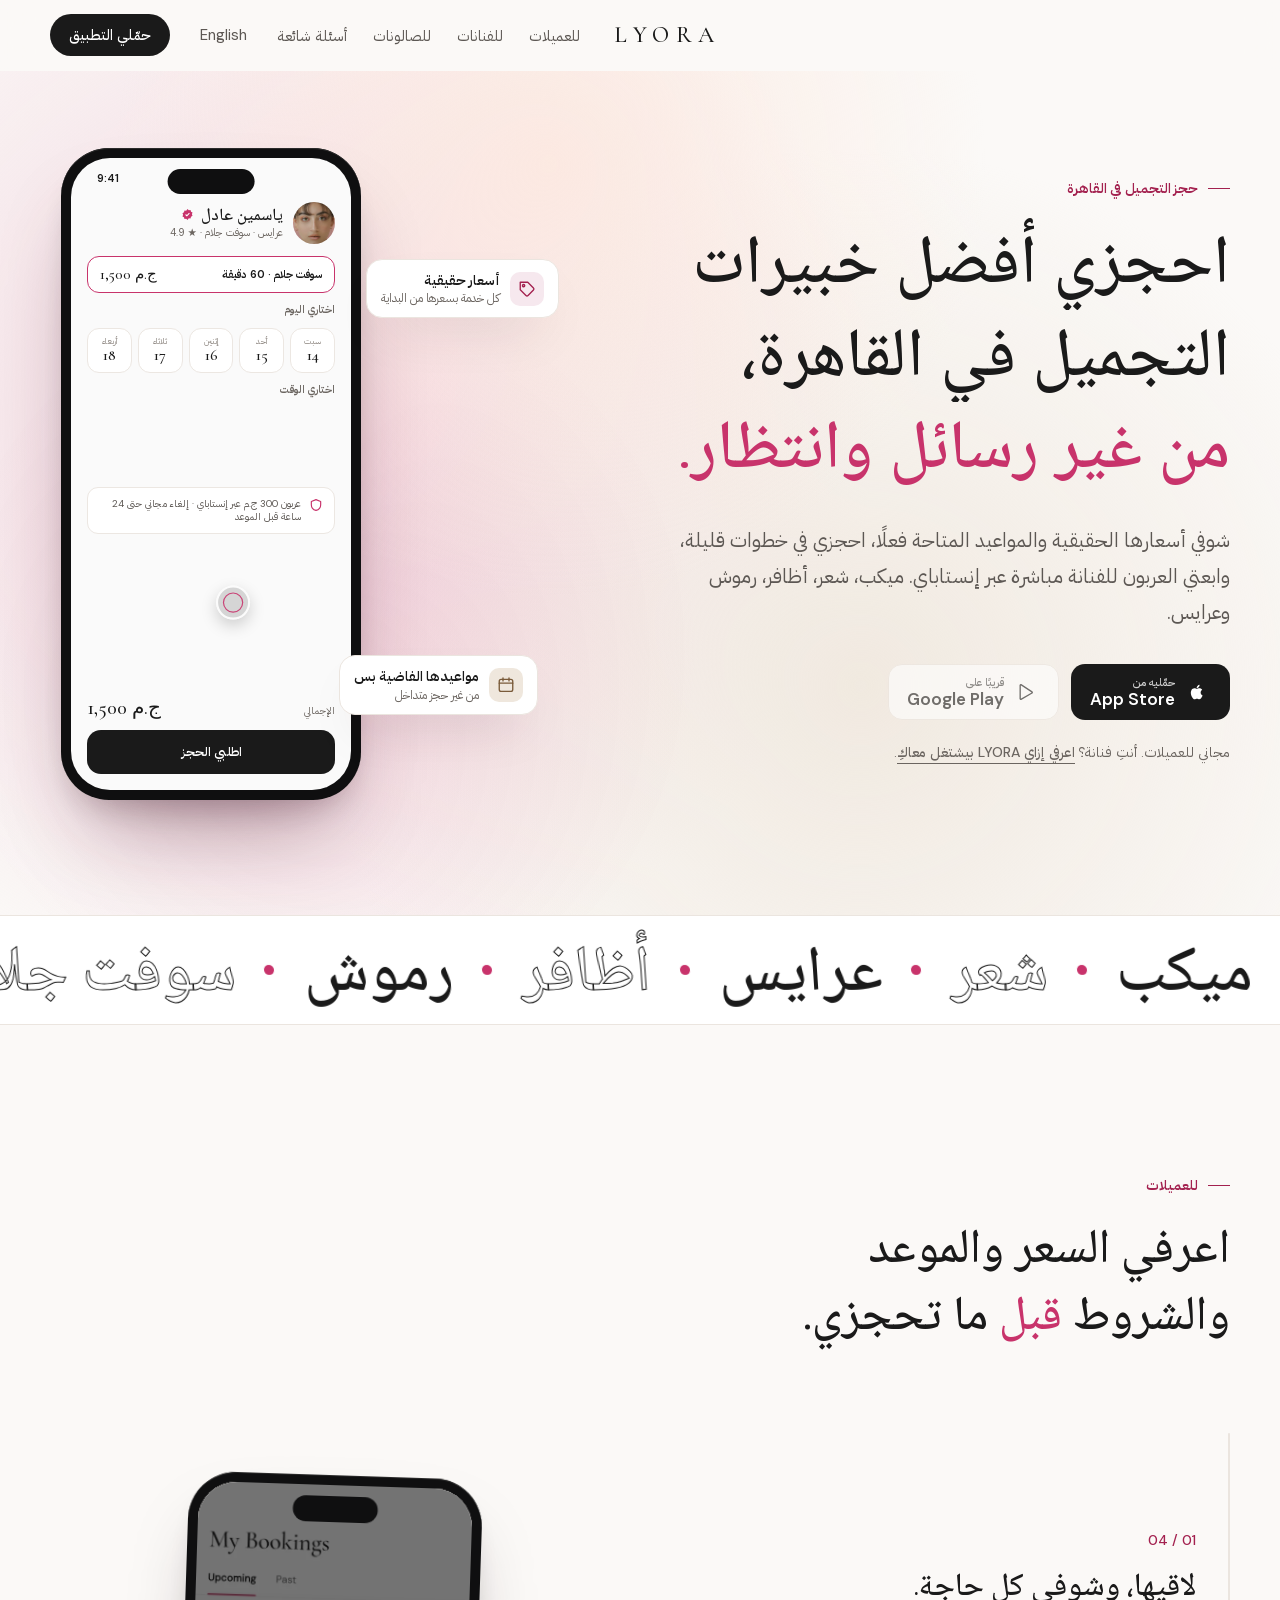
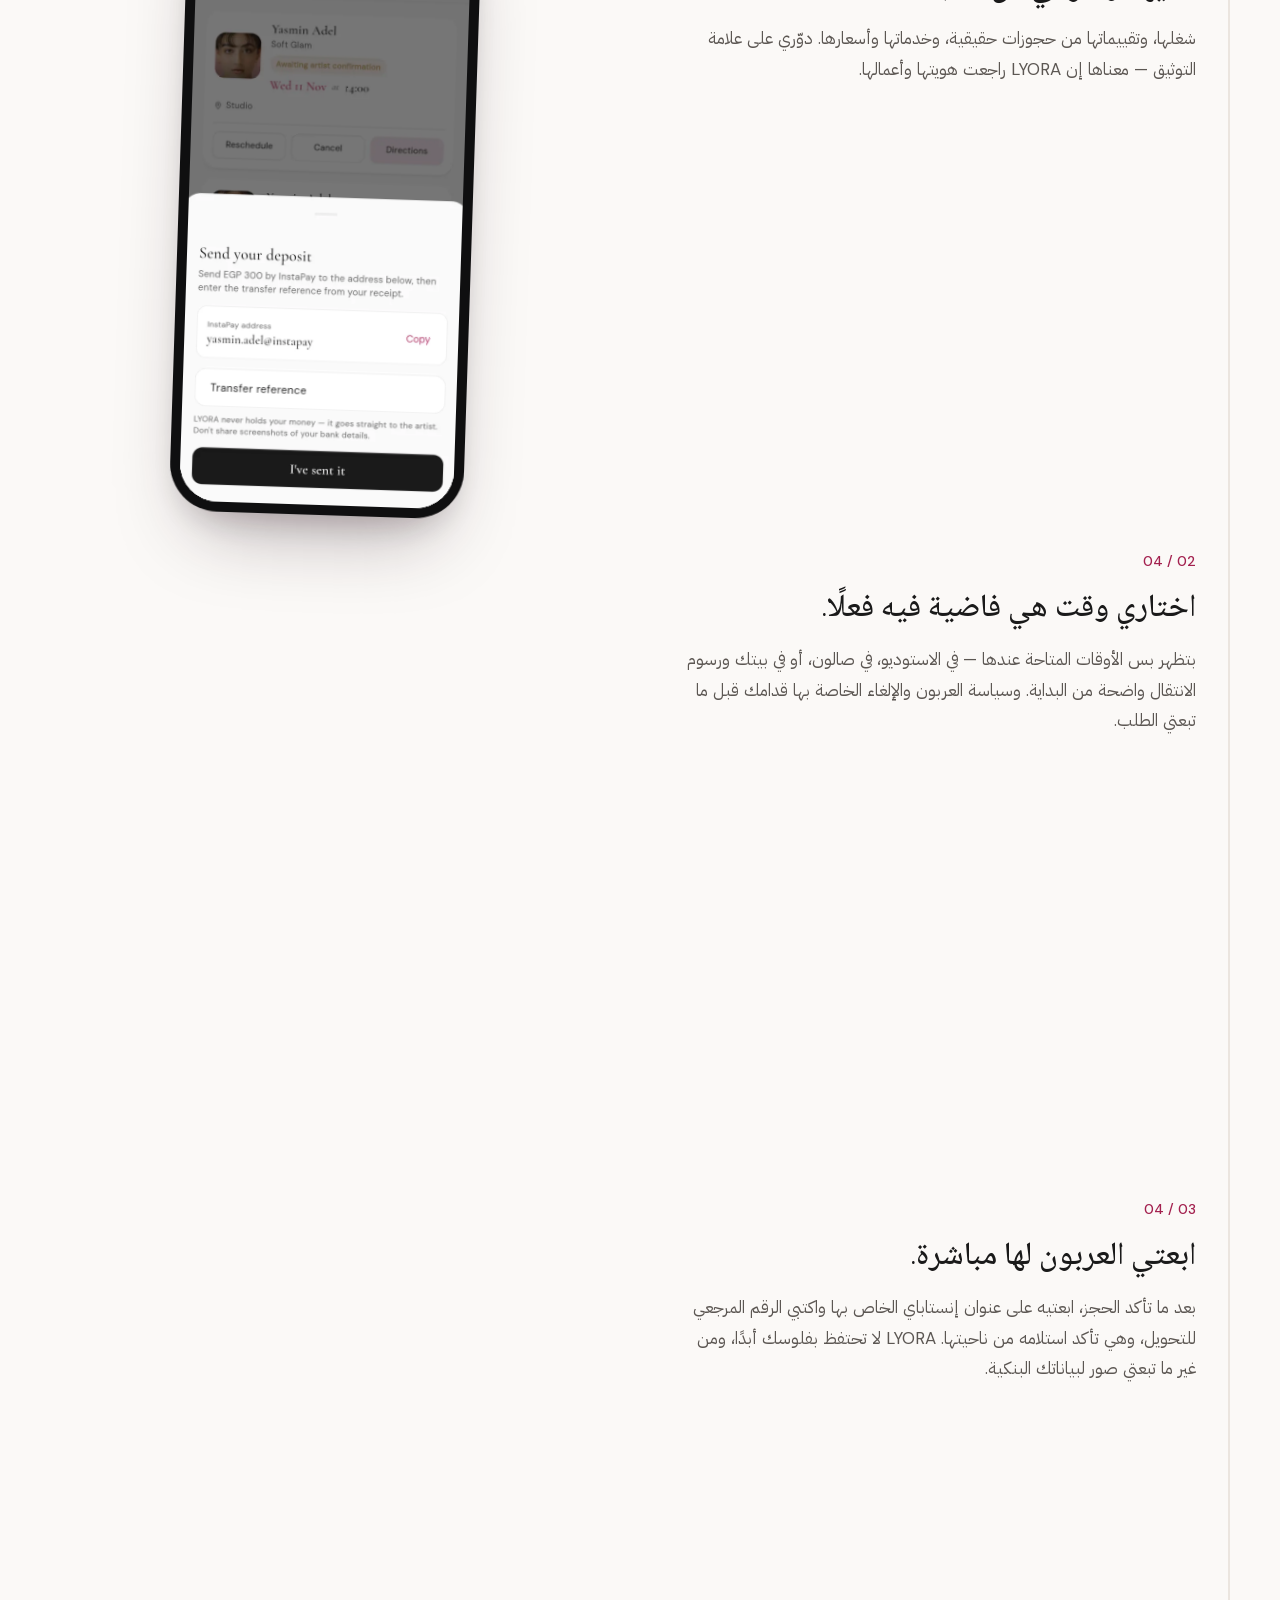
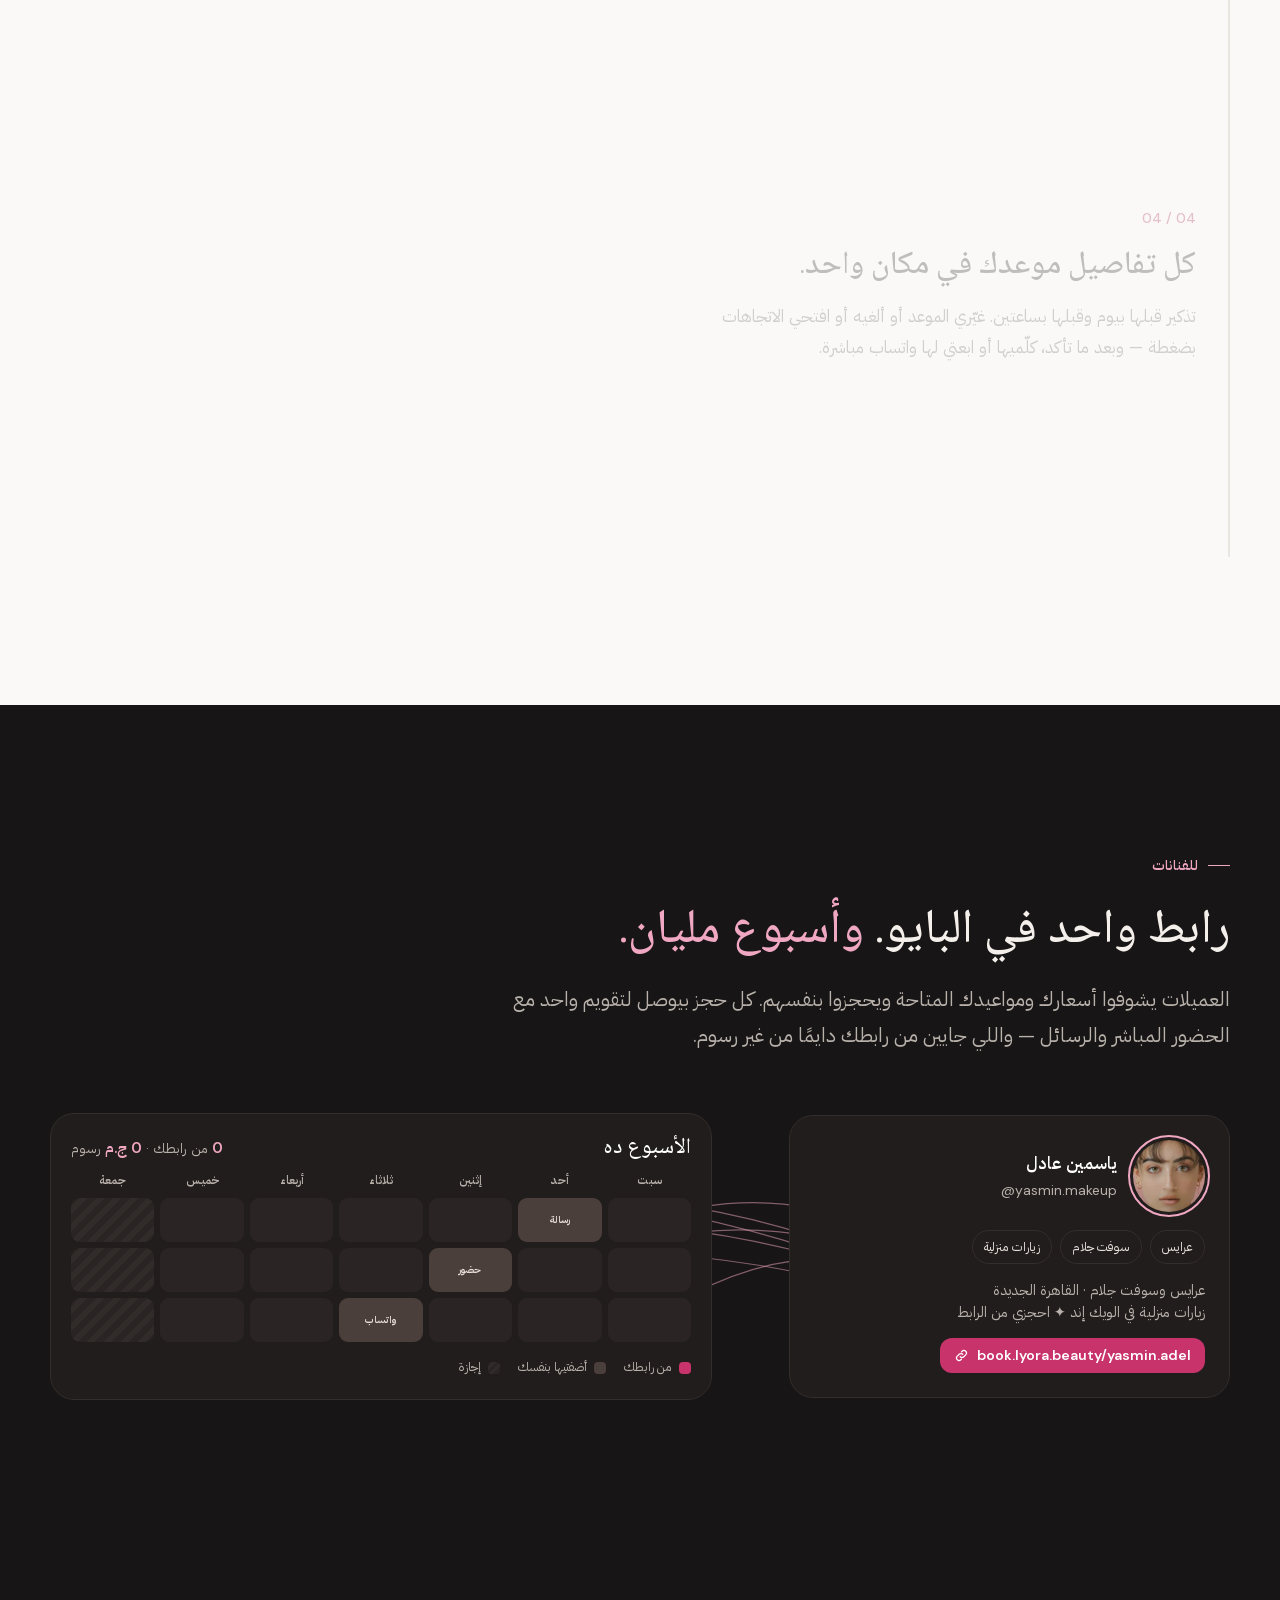
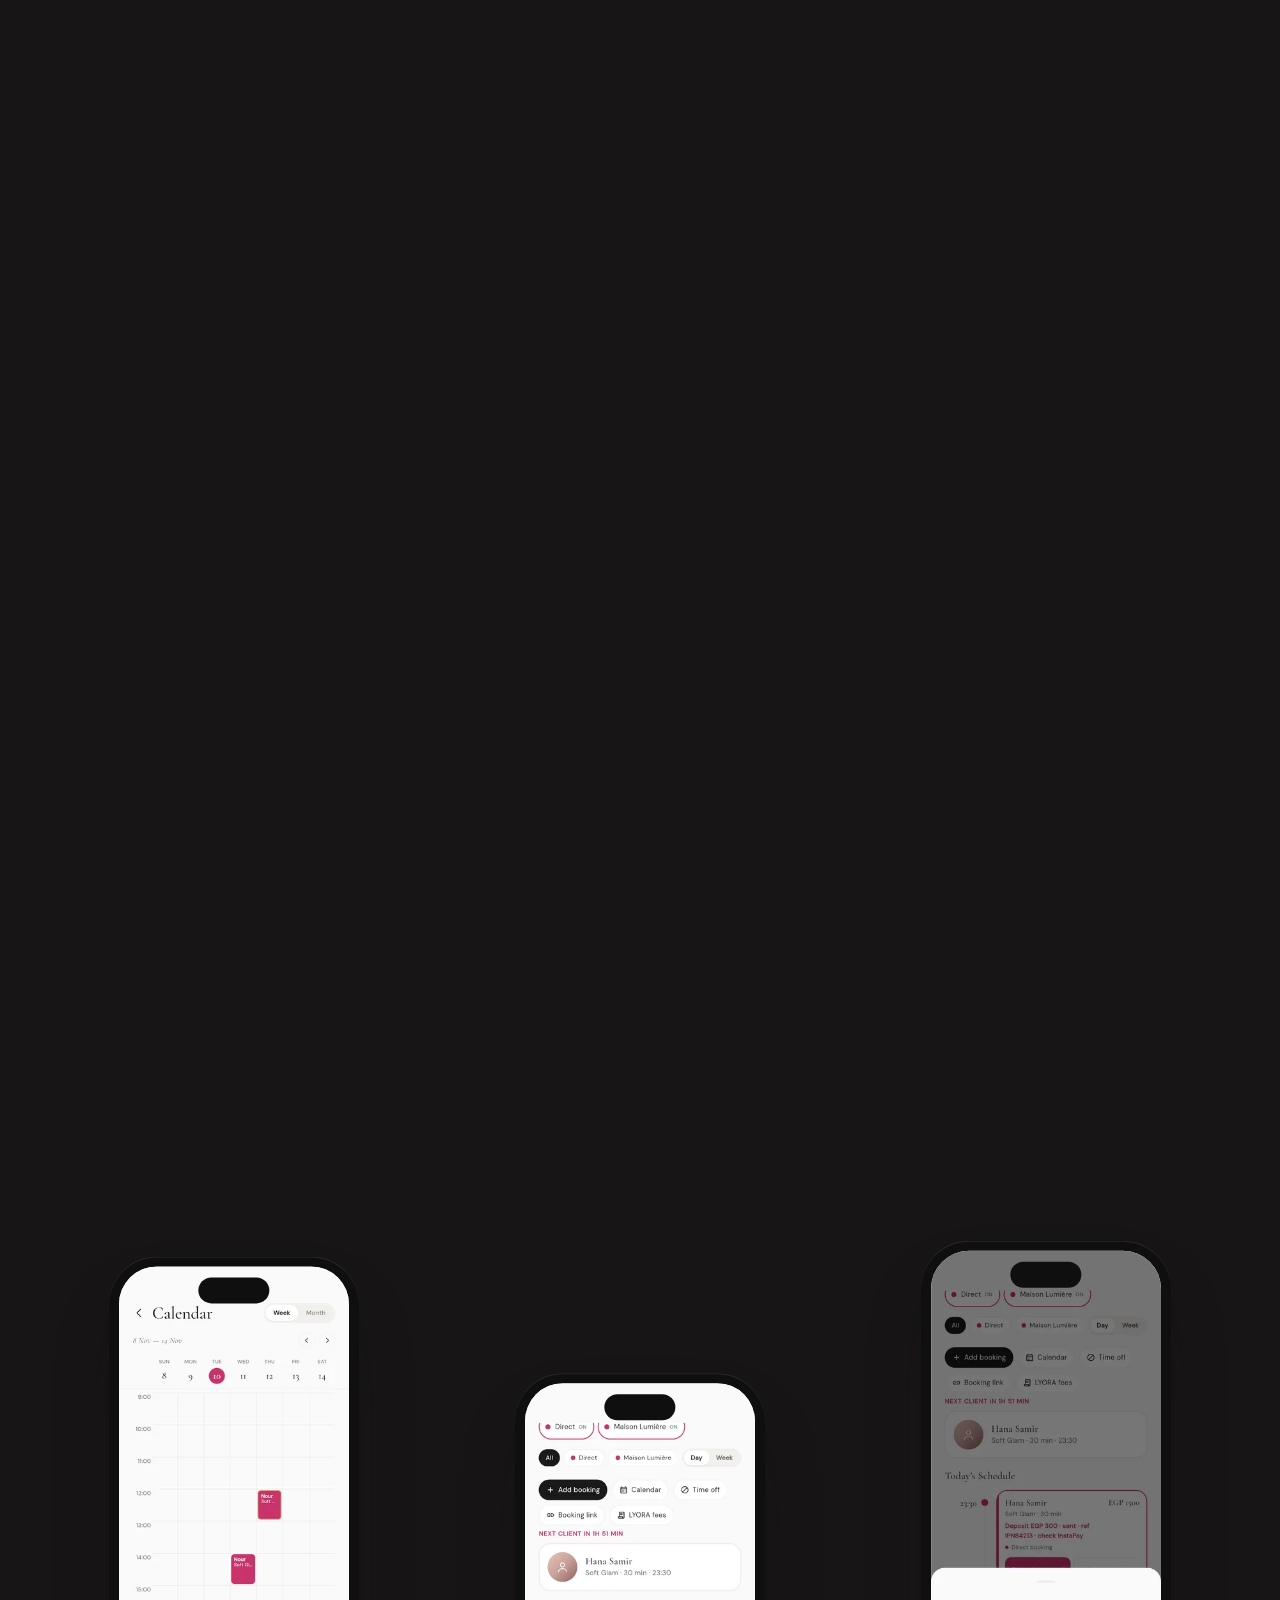
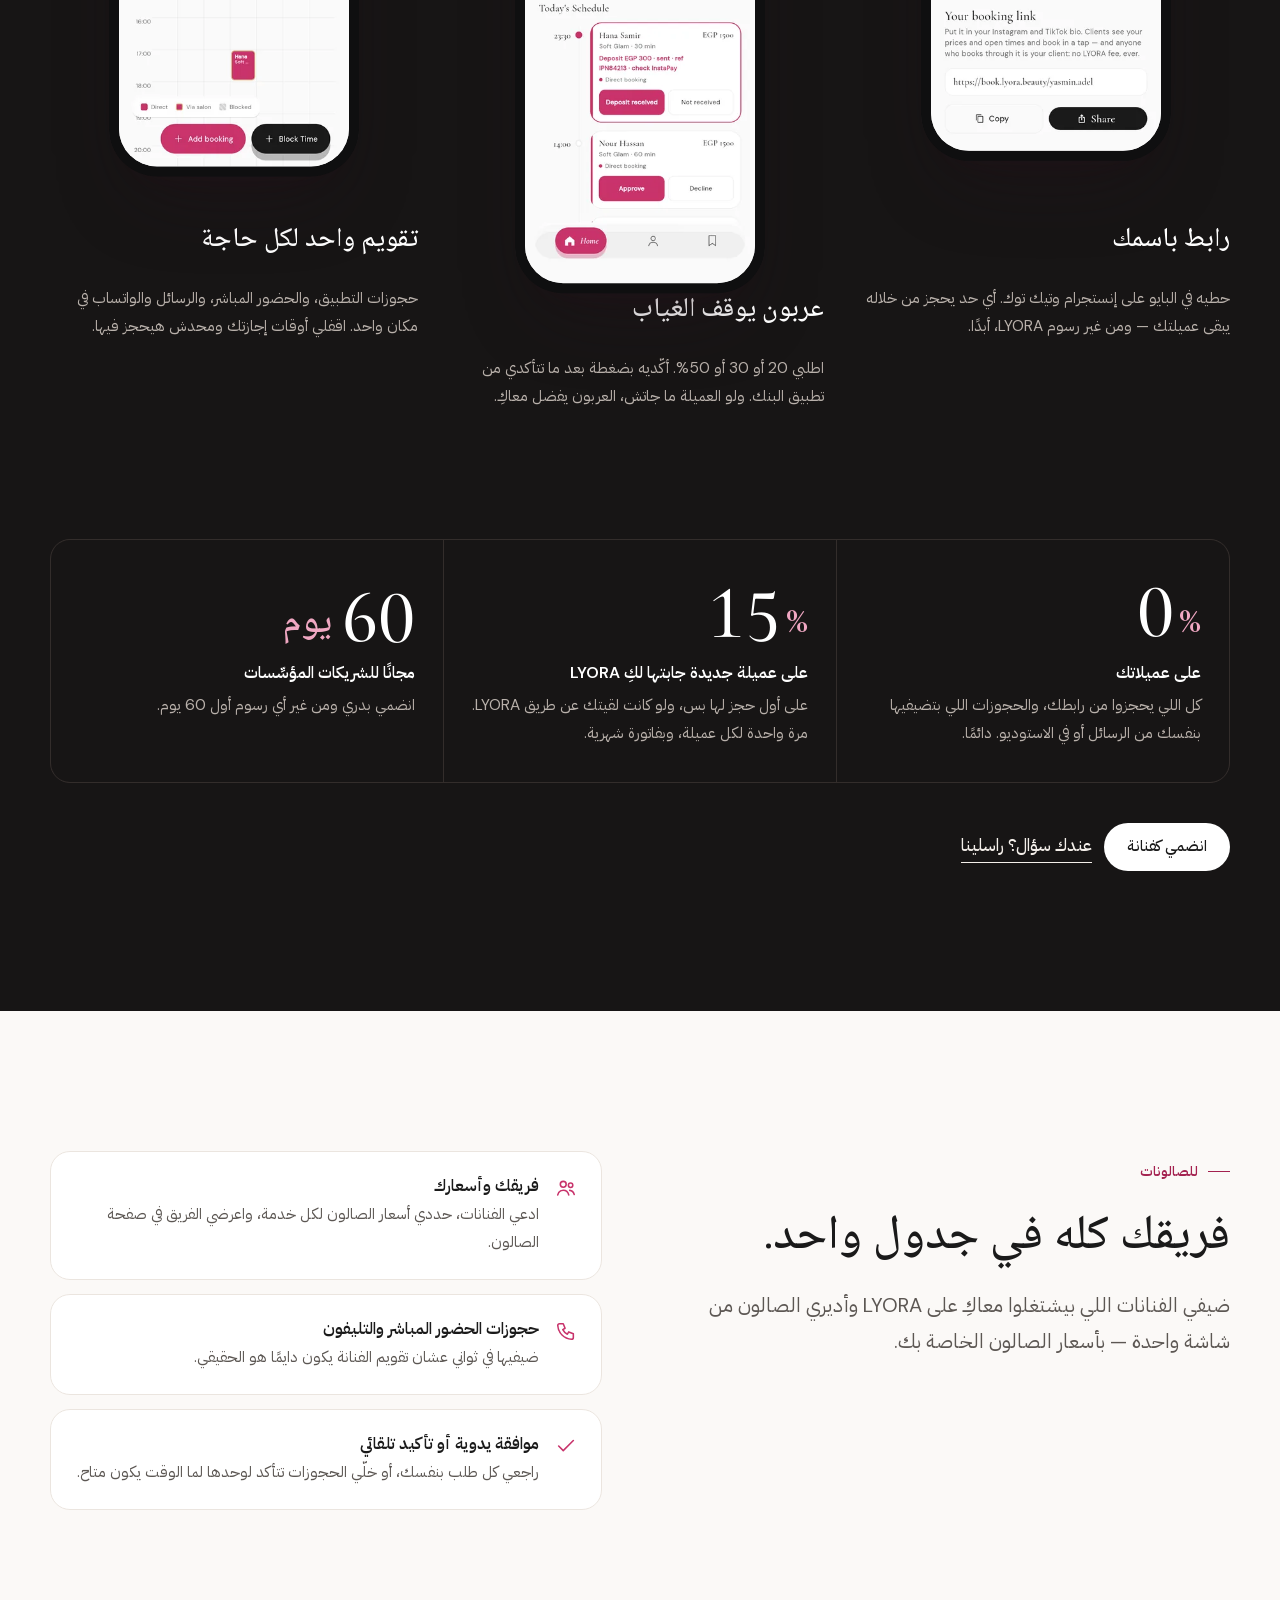
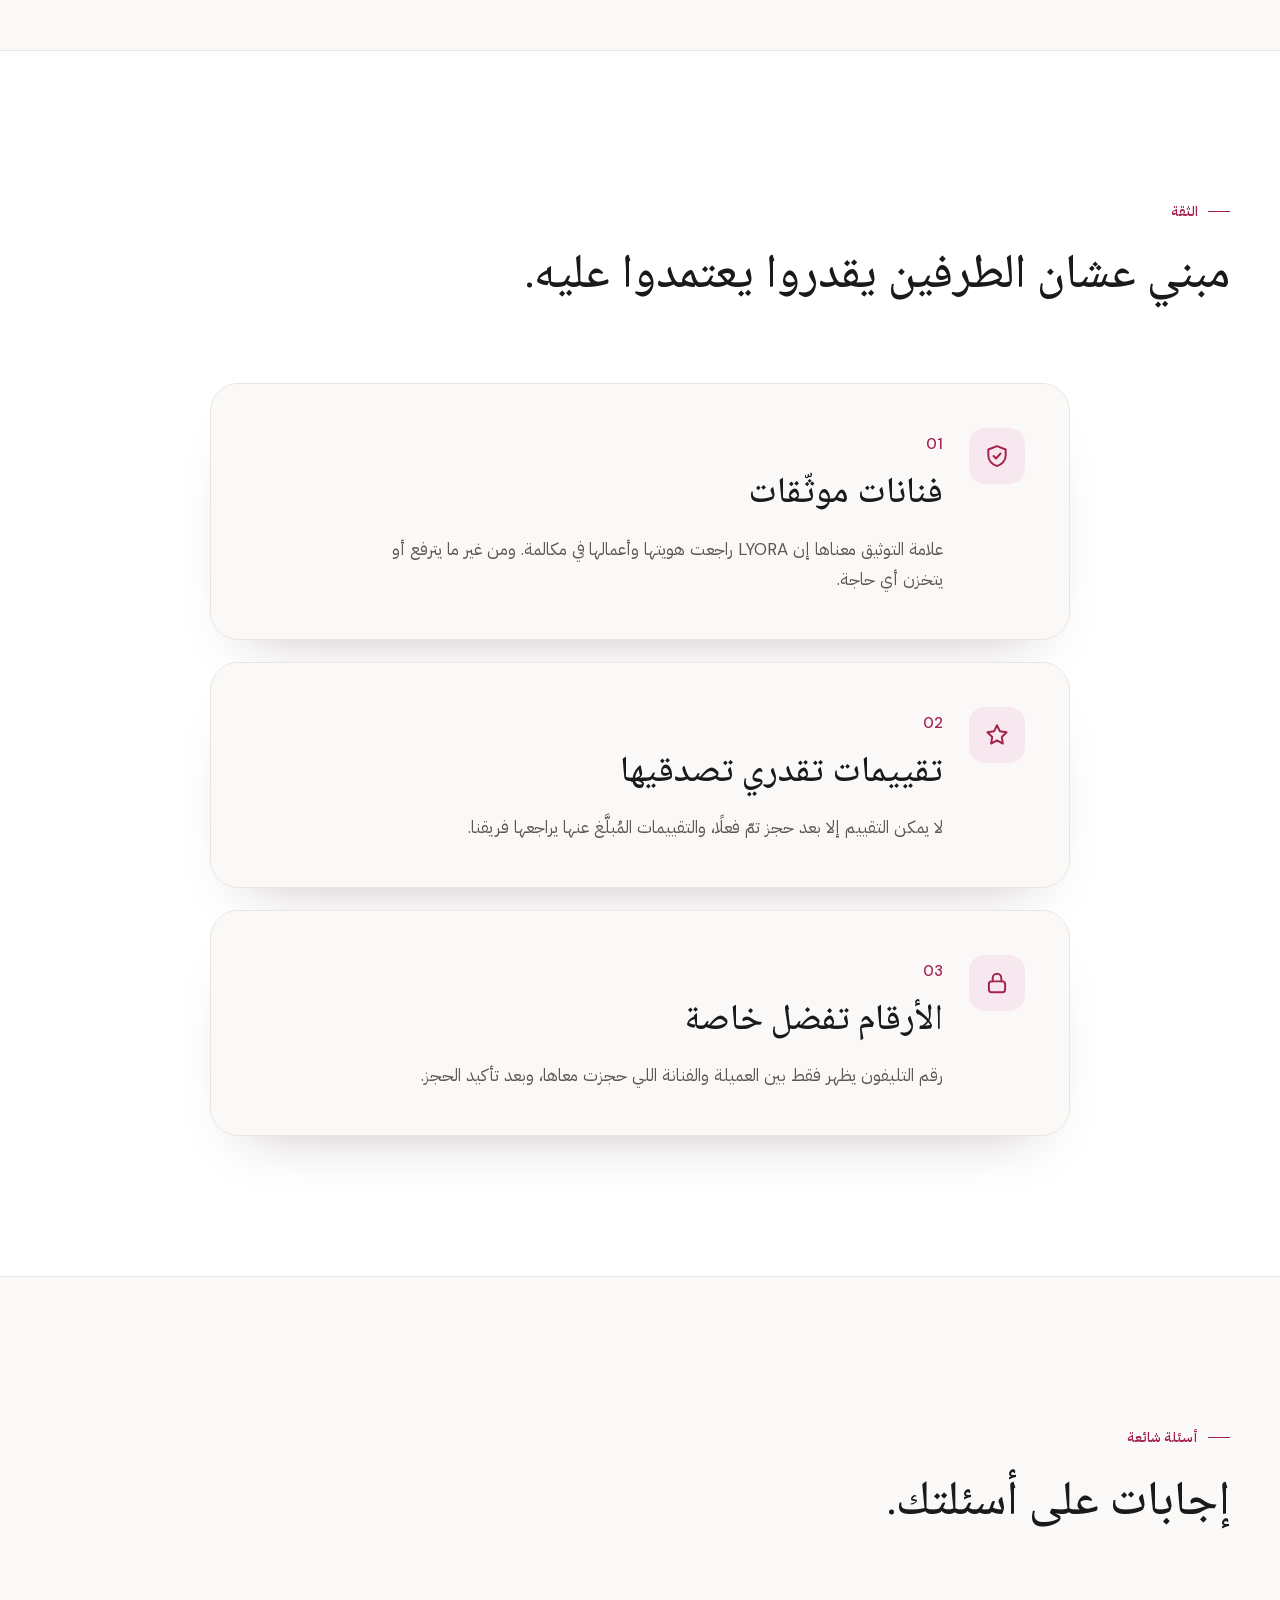
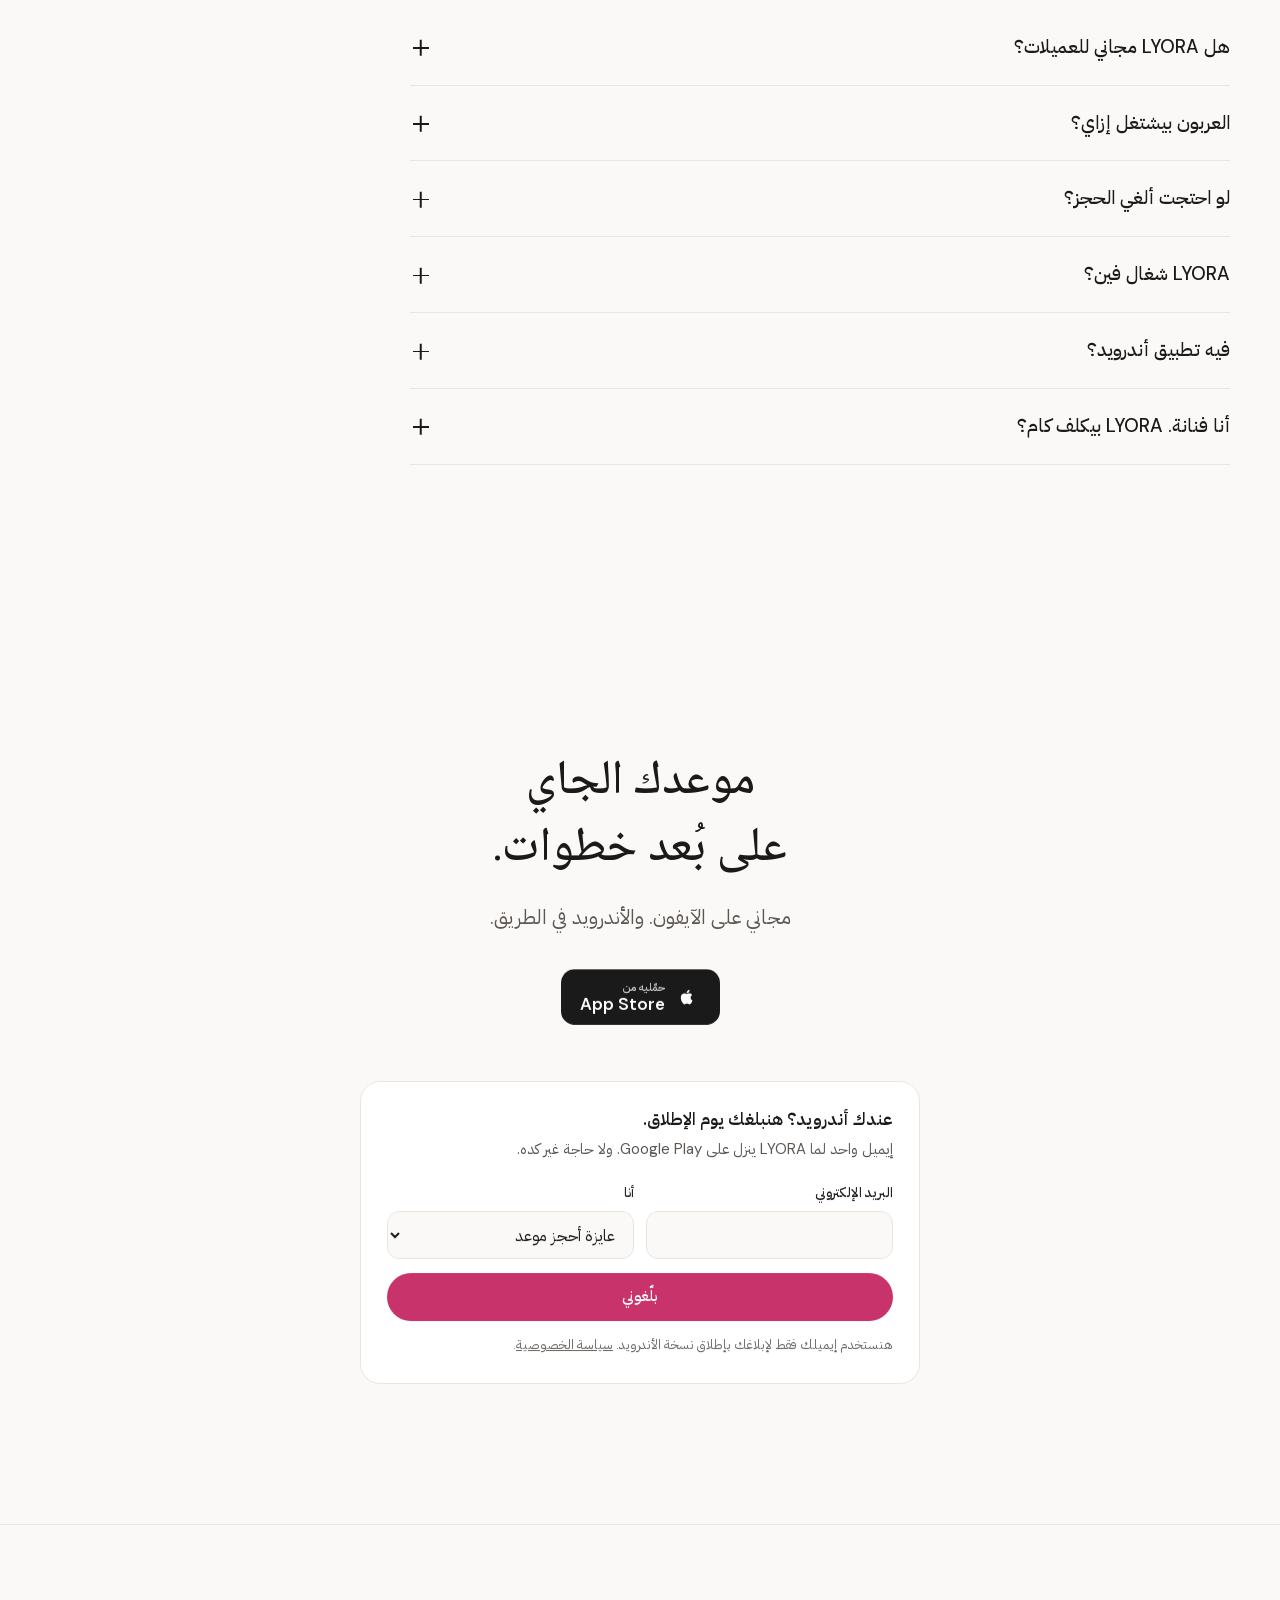
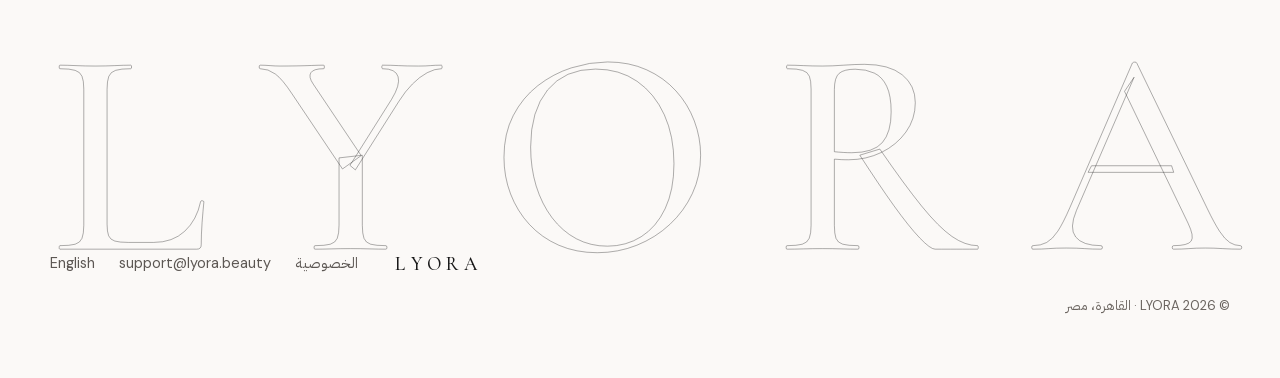
==== commit f6b497ab: "Animated rebuild: live booking demo, scroll-driven story and artist flow - Intro curtain (once per s" ====
--- a/ar/index.html
+++ b/ar/index.html
@@ -27,29 +27,15 @@
 <link rel="preload" href="/assets/fonts/NotoNaskhArabic-normal-500-arabic.woff2" as="font" type="font/woff2" crossorigin>
 <link rel="stylesheet" href="/assets/fonts.css">
 <link rel="stylesheet" href="/assets/site.css">
+<script>/* Ink curtain until the intro runs (first visit per session only). */
+(function(){var d=document.documentElement;try{if(matchMedia('(prefers-reduced-motion: reduce)').matches)return;d.classList.add('js-motion');if(!sessionStorage.getItem('lyora_intro'))d.classList.add('intro-pending')}catch(e){}setTimeout(function(){if(!d.classList.contains('motion'))d.classList.remove('js-motion','intro-pending')},3500)})();</script>
+<style>html.intro-pending::after{content:"";position:fixed;inset:0;background:#171515;z-index:99}</style>
 <script type="application/ld+json">
 {
   "@context": "https://schema.org",
   "@graph": [
-    {
-      "@type": "Organization",
-      "@id": "https://lyora.beauty/#organization",
-      "name": "LYORA",
-      "url": "https://lyora.beauty/",
-      "logo": "https://lyora.beauty/assets/lyora-icon.png",
-      "email": "support@lyora.beauty",
-      "areaServed": "Cairo, Egypt"
-    },
-    {
-      "@type": "MobileApplication",
-      "name": "LYORA",
-      "operatingSystem": "iOS",
-      "applicationCategory": "LifestyleApplication",
-      "inLanguage": ["ar", "en"],
-      "offers": { "@type": "Offer", "price": "0", "priceCurrency": "EGP" },
-      "url": "https://apps.apple.com/app/id6783791717",
-      "publisher": { "@id": "https://lyora.beauty/#organization" }
-    }
+    { "@type": "Organization", "@id": "https://lyora.beauty/#organization", "name": "LYORA", "url": "https://lyora.beauty/", "logo": "https://lyora.beauty/assets/lyora-icon.png", "email": "support@lyora.beauty", "areaServed": "Cairo, Egypt" },
+    { "@type": "MobileApplication", "name": "LYORA", "operatingSystem": "iOS", "applicationCategory": "LifestyleApplication", "inLanguage": ["ar", "en"], "offers": { "@type": "Offer", "price": "0", "priceCurrency": "EGP" }, "url": "https://apps.apple.com/app/id6783791717", "publisher": { "@id": "https://lyora.beauty/#organization" } }
   ]
 }
 </script>
@@ -77,15 +63,20 @@
 
 <main id="main">
 
-  <!-- Hero -->
-  <section class="hero">
+  <!-- ═══ Hero ═══ -->
+  <section class="hero" data-intro-tag="حجز التجميل · القاهرة">
+    <canvas class="hero-bg" aria-hidden="true"></canvas>
     <div class="wrap hero-grid">
-      <div>
+      <div class="hero-copy">
         <span class="eyebrow">حجز التجميل في القاهرة</span>
-        <h1 class="h1">احجزي أفضل خبيرات التجميل في القاهرة، <em class="accent">من غير رسائل وانتظار.</em></h1>
+        <h1 class="h1">
+          <span class="line"><span>احجزي أفضل خبيرات</span></span>
+          <span class="line"><span>التجميل في القاهرة،</span></span>
+          <span class="line"><span><em class="accent">من غير رسائل وانتظار.</em></span></span>
+        </h1>
         <p class="lede">شوفي أسعارها الحقيقية والمواعيد المتاحة فعلًا، احجزي في خطوات قليلة، وابعتي العربون للفنانة مباشرة عبر إنستاباي. ميكب، شعر، أظافر، رموش وعرايس.</p>
         <div class="cta-row">
-          <a class="btn btn-ink store" href="https://apps.apple.com/app/id6783791717" rel="noopener">
+          <a class="btn btn-ink store magnetic" href="https://apps.apple.com/app/id6783791717" rel="noopener">
             <svg viewBox="0 0 24 24" fill="currentColor" aria-hidden="true"><path d="M16.37 12.6c-.02-2.2 1.8-3.26 1.88-3.31-1.03-1.5-2.62-1.7-3.18-1.73-1.35-.14-2.64.8-3.33.8-.69 0-1.74-.78-2.87-.76-1.47.02-2.83.86-3.59 2.18-1.53 2.66-.39 6.6 1.1 8.76.73 1.05 1.6 2.24 2.73 2.2 1.1-.05 1.51-.71 2.84-.71 1.32 0 1.7.71 2.86.69 1.18-.02 1.93-1.07 2.65-2.13.84-1.22 1.18-2.4 1.2-2.46-.03-.01-2.3-.88-2.33-3.53zM14.2 6.13c.6-.73 1.01-1.75.9-2.76-.87.04-1.92.58-2.54 1.31-.56.64-1.05 1.68-.92 2.67.97.07 1.96-.49 2.56-1.22z"/></svg>
             <span><small>حمّليه من</small><b>App Store</b></span>
           </a>
@@ -96,147 +87,215 @@
         </div>
         <p class="hero-note">مجاني للعميلات. أنتِ فنانة؟ <a class="link-arrow" href="#artists">اعرفي إزاي LYORA بيشتغل معاكِ</a>.</p>
       </div>
-      <div class="hero-visual" aria-hidden="true">
-        <div class="phone back"><div class="screen"><img src="/assets/screens/home.webp" srcset="/assets/screens/home-sm.webp 360w, /assets/screens/home.webp 600w" sizes="250px" alt="" width="600" height="1304" fetchpriority="low"></div></div>
-        <div class="phone"><div class="screen"><img src="/assets/screens/profile.webp" srcset="/assets/screens/profile-sm.webp 360w, /assets/screens/profile.webp 600w" sizes="300px" alt="" width="600" height="1304" fetchpriority="high"></div></div>
-      </div>
-    </div>
-  </section>
-
-  <!-- Facts -->
-  <section class="facts" aria-label="لماذا LYORA">
-    <ul class="wrap">
-      <li><svg viewBox="0 0 24 24" fill="none" stroke="currentColor" stroke-width="1.7" stroke-linecap="round" stroke-linejoin="round" aria-hidden="true"><path d="M20.6 13.4 13.4 20.6a2 2 0 0 1-2.8 0L3 13V3h10l7.6 7.6a2 2 0 0 1 0 2.8z"/><circle cx="7.5" cy="7.5" r="1.5"/></svg><span><strong>أسعار حقيقية</strong>كل خدمة بسعرها من البداية</span></li>
-      <li><svg viewBox="0 0 24 24" fill="none" stroke="currentColor" stroke-width="1.7" stroke-linecap="round" stroke-linejoin="round" aria-hidden="true"><rect x="3" y="4.5" width="18" height="16" rx="2.5"/><path d="M3 9.5h18M8 2.5v4M16 2.5v4"/></svg><span><strong>مواعيد متاحة فعلًا</strong>فقط الأوقات الفاضية عندها</span></li>
-      <li><svg viewBox="0 0 24 24" fill="none" stroke="currentColor" stroke-width="1.7" stroke-linecap="round" stroke-linejoin="round" aria-hidden="true"><path d="M12 2.8 4 6v5.5c0 4.7 3.4 8.7 8 9.7 4.6-1 8-5 8-9.7V6l-8-3.2z"/><path d="m8.8 12 2.3 2.3 4.2-4.6"/></svg><span><strong>تقييمات صادقة</strong>فقط من حجوزات تمّت</span></li>
-      <li><svg viewBox="0 0 24 24" fill="none" stroke="currentColor" stroke-width="1.7" stroke-linecap="round" stroke-linejoin="round" aria-hidden="true"><rect x="2.5" y="5.5" width="19" height="13" rx="2.5"/><path d="M2.5 10h19M6.5 14.5h4"/></svg><span><strong>عربون عبر إنستاباي</strong>يصل للفنانة مباشرة</span></li>
-    </ul>
-  </section>
-
-  <!-- Clients -->
+
+      <div class="stage">
+        <p class="sr">عرض قصير لتطبيق LYORA: اختيار يوم ووقت متاح مع ياسمين، طلب الحجز، تأكيد الحجز، ثم استلام العربون.</p>
+        <div class="demo-phone" aria-hidden="true">
+          <div class="demo">
+            <span class="d-status">9:41</span>
+            <div class="d-top">
+              <img class="d-ava" src="/assets/demo/yasmin.webp" alt="" width="96" height="96">
+              <div><b>ياسمين عادل <svg class="d-verified" viewBox="0 0 24 24" fill="currentColor"><path d="M12 2l2.4 2.1 3.2-.3.9 3.1 2.8 1.6-1.2 3 1.2 3-2.8 1.6-.9 3.1-3.2-.3L12 22l-2.4-2.1-3.2.3-.9-3.1-2.8-1.6 1.2-3-1.2-3 2.8-1.6.9-3.1 3.2.3z"/><path d="m8.5 12 2.4 2.4 4.6-4.8" fill="none" stroke="#fff" stroke-width="2"/></svg></b><small>عرايس · سوفت جلام · ★ 4.9</small></div>
+            </div>
+            <div class="d-service"><b>سوفت جلام · 60 دقيقة</b><span>1,500 ج.م</span></div>
+            <div class="d-label">اختاري اليوم</div>
+            <div class="d-dates">
+              <div class="d-date"><small>سبت</small><b>14</b></div>
+              <div class="d-date"><small>أحد</small><b>15</b></div>
+              <div class="d-date on" data-pick><small>إثنين</small><b>16</b></div>
+              <div class="d-date"><small>ثلاثاء</small><b>17</b></div>
+              <div class="d-date"><small>أربعاء</small><b>18</b></div>
+            </div>
+            <div class="d-label">اختاري الوقت</div>
+            <div class="d-slots">
+              <div class="d-slot taken">11:00</div><div class="d-slot">12:30</div><div class="d-slot taken">14:00</div><div class="d-slot">15:00</div>
+              <div class="d-slot on" data-pick>16:30</div><div class="d-slot">17:00</div><div class="d-slot taken">18:30</div><div class="d-slot">19:00</div>
+            </div>
+            <div class="d-policy on"><svg viewBox="0 0 24 24" fill="none" stroke="currentColor" stroke-width="2" stroke-linecap="round" stroke-linejoin="round"><path d="M12 2.8 4 6v5.5c0 4.7 3.4 8.7 8 9.7 4.6-1 8-5 8-9.7V6l-8-3.2z"/></svg><span>عربون 300 ج.م عبر إنستاباي · إلغاء مجاني حتى 24 ساعة قبل الموعد</span></div>
+            <div class="d-total"><span>الإجمالي</span><b>1,500 ج.م</b></div>
+            <div class="d-cta ok">
+              <span class="s1">اطلبي الحجز</span>
+              <span class="s2">جاري إرسال الطلب…</span>
+              <span class="s3"><svg class="check" viewBox="0 0 24 24" fill="none" stroke="currentColor" stroke-width="2.4" stroke-linecap="round" stroke-linejoin="round"><path d="M5 12.5l4.5 4.5L19 7.5"/></svg>تم تأكيد الحجز</span>
+              <i class="bar"></i>
+            </div>
+            <span class="d-finger"></span>
+          </div>
+        </div>
+        <div class="float toast" aria-hidden="true">
+          <span class="ic"><svg viewBox="0 0 24 24" fill="none" stroke="currentColor" stroke-width="2" stroke-linecap="round" stroke-linejoin="round"><path d="M5 12.5l4.5 4.5L19 7.5"/></svg></span>
+          <span><b>وصل العربون</b><small>300 ج.م · إنستاباي لياسمين</small></span>
+        </div>
+        <div class="float chip-a" aria-hidden="true">
+          <span class="ic"><svg viewBox="0 0 24 24" fill="none" stroke="currentColor" stroke-width="1.8" stroke-linecap="round" stroke-linejoin="round"><path d="M20.6 13.4 13.4 20.6a2 2 0 0 1-2.8 0L3 13V3h10l7.6 7.6a2 2 0 0 1 0 2.8z"/><circle cx="7.5" cy="7.5" r="1.5"/></svg></span>
+          <span><b>أسعار حقيقية</b><small>كل خدمة بسعرها من البداية</small></span>
+        </div>
+        <div class="float chip-b" aria-hidden="true">
+          <span class="ic"><svg viewBox="0 0 24 24" fill="none" stroke="currentColor" stroke-width="1.8" stroke-linecap="round" stroke-linejoin="round"><rect x="3" y="4.5" width="18" height="16" rx="2.5"/><path d="M3 9.5h18M8 2.5v4M16 2.5v4"/></svg></span>
+          <span><b>مواعيدها الفاضية بس</b><small>من غير حجز متداخل</small></span>
+        </div>
+      </div>
+    </div>
+  </section>
+
+  <!-- ═══ Marquee ═══ -->
+  <div class="marquee" aria-hidden="true">
+    <div class="marquee-track">
+      <div class="marquee-group">
+        <span class="marquee-item">ميكب</span><span class="marquee-dot"></span>
+        <span class="marquee-item outline">شعر</span><span class="marquee-dot"></span>
+        <span class="marquee-item">عرايس</span><span class="marquee-dot"></span>
+        <span class="marquee-item outline">أظافر</span><span class="marquee-dot"></span>
+        <span class="marquee-item">رموش</span><span class="marquee-dot"></span>
+        <span class="marquee-item outline">سوفت جلام</span><span class="marquee-dot"></span>
+        <span class="marquee-item">زيارات منزلية</span><span class="marquee-dot"></span>
+      </div>
+    </div>
+  </div>
+
+  <!-- ═══ Clients: sticky phone story ═══ -->
   <section class="section" id="clients">
     <div class="wrap">
-      <div class="section-head reveal">
+      <div class="section-head" data-reveal>
         <span class="eyebrow">للعميلات</span>
         <h2 class="h2">اعرفي السعر والموعد والشروط <em class="accent">قبل</em> ما تحجزي.</h2>
       </div>
-
-      <div class="feature reveal">
-        <div class="feature-copy">
-          <h3 class="h3">اختاري الخدمة، اختاري وقت متاح، وخلاص.</h3>
-          <p>كل فنانة بتعرض خدماتها بالأسعار والمدة. وانتِ بتختاري من الأوقات اللي هي فاضية فيها فعلًا — في الاستوديو، في صالون، أو في بيتك — بدل ما تسألي في الرسائل وتستني الرد.</p>
-          <ul class="ticks">
-            <li>رسوم الانتقال للزيارات المنزلية واضحة من البداية</li>
-            <li>سياسة العربون والإلغاء الخاصة بها قبل ما تبعتي الطلب</li>
-          </ul>
-        </div>
-        <div class="feature-visual">
-          <div class="phone"><div class="screen"><img src="/assets/screens/booking.webp" srcset="/assets/screens/booking-sm.webp 360w, /assets/screens/booking.webp 600w" sizes="290px" width="600" height="1304" loading="lazy" alt="شاشة الحجز في LYORA: المواعيد المتاحة وسياسة العربون والإلغاء، الإجمالي 1650 ج.م"></div></div>
-        </div>
-      </div>
-
-      <div class="feature flip reveal">
-        <div class="feature-copy">
-          <h3 class="h3">العربون يروح لها مباشرة.</h3>
-          <p>بعد ما الفنانة تأكد الحجز، ابعتي العربون على عنوان إنستاباي الخاص بها واكتبي الرقم المرجعي للتحويل. هي تأكد استلامه، والحجز يظهر إن العربون وصل. LYORA لا تحتفظ بأموالك أبدًا.</p>
-          <ul class="ticks">
-            <li>من غير صور لبياناتك البنكية — الرقم المرجعي بس</li>
-            <li>لو ألغيتِ في وقت الإلغاء المجاني، هي بتردّ لك العربون</li>
-          </ul>
-        </div>
-        <div class="feature-visual">
-          <div class="phone"><div class="screen"><img src="/assets/screens/deposit.webp" srcset="/assets/screens/deposit-sm.webp 360w, /assets/screens/deposit.webp 600w" sizes="290px" width="600" height="1304" loading="lazy" alt="شاشة العربون: ابعتي 300 ج.م عبر إنستاباي لعنوان الفنانة ثم اكتبي الرقم المرجعي"></div></div>
-        </div>
-      </div>
-
-      <div class="feature reveal">
-        <div class="feature-copy">
-          <h3 class="h3">كل تفاصيل موعدك في مكان واحد.</h3>
-          <p>تذكير قبلها بيوم وقبلها بساعتين. غيّري الموعد أو ألغيه بضغطة، افتحي الاتجاهات، وبعد التأكيد كلّميها أو ابعتي لها واتساب مباشرة.</p>
-        </div>
-        <div class="feature-visual">
-          <div class="phone"><div class="screen"><img src="/assets/screens/bookings.webp" srcset="/assets/screens/bookings-sm.webp 360w, /assets/screens/bookings.webp 600w" sizes="290px" width="600" height="1304" loading="lazy" alt="حجوزاتي: موعد مؤكد مع زر اتصال وواتساب وعربون مستحق"></div></div>
-        </div>
-      </div>
-    </div>
-  </section>
-
-  <!-- Artists -->
+      <div class="story-grid">
+        <div class="steps">
+          <div class="steps-rail" aria-hidden="true"><b></b></div>
+          <article class="step">
+            <div class="step-n">01 / 04</div>
+            <h3 class="h3">لاقيها، وشوفي كل حاجة.</h3>
+            <p>شغلها، وتقييماتها من حجوزات حقيقية، وخدماتها وأسعارها. دوّري على علامة التوثيق — معناها إن LYORA راجعت هويتها وأعمالها.</p>
+            <div class="phone inline-shot"><div class="screen"><img src="/assets/screens/profile.webp" srcset="/assets/screens/profile-sm.webp 360w, /assets/screens/profile.webp 600w" sizes="250px" width="600" height="1304" loading="lazy" alt="صفحة فنانة على LYORA بصورتها وتقييمها وخدماتها وأعمالها"></div></div>
+          </article>
+          <article class="step">
+            <div class="step-n">02 / 04</div>
+            <h3 class="h3">اختاري وقت هي فاضية فيه فعلًا.</h3>
+            <p>بتظهر بس الأوقات المتاحة عندها — في الاستوديو، في صالون، أو في بيتك ورسوم الانتقال واضحة من البداية. وسياسة العربون والإلغاء الخاصة بها قدامك قبل ما تبعتي الطلب.</p>
+            <div class="phone inline-shot"><div class="screen"><img src="/assets/screens/booking.webp" srcset="/assets/screens/booking-sm.webp 360w, /assets/screens/booking.webp 600w" sizes="250px" width="600" height="1304" loading="lazy" alt="شاشة الحجز: المواعيد المتاحة وسياسة العربون والإلغاء الخاصة بالفنانة"></div></div>
+          </article>
+          <article class="step">
+            <div class="step-n">03 / 04</div>
+            <h3 class="h3">ابعتي العربون لها مباشرة.</h3>
+            <p>بعد ما تأكد الحجز، ابعتيه على عنوان إنستاباي الخاص بها واكتبي الرقم المرجعي للتحويل، وهي تأكد استلامه من ناحيتها. LYORA لا تحتفظ بفلوسك أبدًا، ومن غير ما تبعتي صور لبياناتك البنكية.</p>
+            <div class="phone inline-shot"><div class="screen"><img src="/assets/screens/deposit.webp" srcset="/assets/screens/deposit-sm.webp 360w, /assets/screens/deposit.webp 600w" sizes="250px" width="600" height="1304" loading="lazy" alt="شاشة العربون: ابعتي 300 ج.م عبر إنستاباي لعنوان الفنانة ثم اكتبي الرقم المرجعي"></div></div>
+          </article>
+          <article class="step">
+            <div class="step-n">04 / 04</div>
+            <h3 class="h3">كل تفاصيل موعدك في مكان واحد.</h3>
+            <p>تذكير قبلها بيوم وقبلها بساعتين. غيّري الموعد أو ألغيه أو افتحي الاتجاهات بضغطة — وبعد ما تأكد، كلّميها أو ابعتي لها واتساب مباشرة.</p>
+            <div class="phone inline-shot"><div class="screen"><img src="/assets/screens/bookings.webp" srcset="/assets/screens/bookings-sm.webp 360w, /assets/screens/bookings.webp 600w" sizes="250px" width="600" height="1304" loading="lazy" alt="حجوزاتي: موعد مؤكد مع زري اتصال وواتساب"></div></div>
+          </article>
+        </div>
+        <div class="story-phone" aria-hidden="true">
+          <div class="phone">
+            <div class="shots">
+              <img src="/assets/screens/profile.webp" alt="" width="600" height="1304">
+              <img src="/assets/screens/booking.webp" alt="" width="600" height="1304">
+              <img src="/assets/screens/deposit.webp" alt="" width="600" height="1304">
+              <img src="/assets/screens/bookings.webp" alt="" width="600" height="1304">
+              <span class="shot-glare"></span>
+            </div>
+          </div>
+        </div>
+      </div>
+    </div>
+  </section>
+
+  <!-- ═══ Artists ═══ -->
   <section class="section dark" id="artists">
     <div class="wrap">
-      <div class="section-head reveal">
+      <div class="flow-stage">
+      <div class="section-head" data-reveal>
         <span class="eyebrow">للفنانات</span>
-        <h2 class="h2">رابط الحجز والتقويم والعربون — <em class="accent" style="color:#f0a7c2">مجانًا.</em></h2>
-        <p class="lede">حطي رابط واحد في البايو على إنستجرام. العميلات يشوفوا أسعارك ومواعيدك ويحجزوا بنفسهم — من غير ملاحقة صور التحويلات ولا مواعيد متداخلة يوم السبت.</p>
-      </div>
-
-      <div class="feature reveal">
-        <div class="feature-copy">
-          <h3 class="h3">رابط حجز باسمك.</h3>
-          <p><span dir="ltr">book.lyora.beauty/your-name</span> يفتح خدماتك وأسعارك ومواعيدك المتاحة. أي عميلة تحجز من خلاله تُعتبر عميلتك — وLYORA لا تأخذ عليها أي رسوم.</p>
-        </div>
-        <div class="feature-visual">
-          <div class="phone"><div class="screen"><img src="/assets/screens/artist-link.webp" srcset="/assets/screens/artist-link-sm.webp 360w, /assets/screens/artist-link.webp 600w" sizes="290px" width="600" height="1304" loading="lazy" alt="تطبيق الفنانة: رابط الحجز الخاص بك مع زري النسخ والمشاركة"></div></div>
-        </div>
-      </div>
-
-      <div class="feature flip reveal">
-        <div class="feature-copy">
-          <h3 class="h3">عربون يوقف الغياب.</h3>
-          <p>اطلبي 20 أو 30 أو 50٪. العميلة تبعته على إنستاباي الخاص بك والرقم المرجعي يتسجل مع الحجز، وانتِ تأكدي بضغطة بعد ما تتأكدي من حسابك البنكي. سياسة الإلغاء بتاعتك بتظهر قبل أي حجز.</p>
-          <ul class="ticks">
-            <li>سجّلي عدم الحضور بضغطة — والعربون يفضل معاكِ</li>
-            <li>الإلغاء المتأخر يمشي حسب السياسة اللي حددتيها</li>
-          </ul>
-        </div>
-        <div class="feature-visual">
-          <div class="phone"><div class="screen"><img src="/assets/screens/artist-home.webp" srcset="/assets/screens/artist-home-sm.webp 360w, /assets/screens/artist-home.webp 600w" sizes="290px" width="600" height="1304" loading="lazy" alt="لوحة الفنانة: جدول اليوم مع رقم مرجعي لعربون بانتظار التأكيد"></div></div>
-        </div>
-      </div>
-
-      <div class="feature reveal">
-        <div class="feature-copy">
-          <h3 class="h3">تقويم واحد لكل حاجة.</h3>
-          <p>حجوزات التطبيق، والزبائن اللي بييجوا من غير ميعاد، ورسائل الإنستجرام والواتساب — كله في مكان واحد. واقفلي أوقات الإجازة عشان محدش يحجز فيها.</p>
-        </div>
-        <div class="feature-visual">
-          <div class="phone"><div class="screen"><img src="/assets/screens/artist-calendar.webp" srcset="/assets/screens/artist-calendar-sm.webp 360w, /assets/screens/artist-calendar.webp 600w" sizes="290px" width="600" height="1304" loading="lazy" alt="تقويم الفنانة: حجوزات الأسبوع مع زري إضافة حجز وقفل وقت"></div></div>
-        </div>
-      </div>
-
-      <div class="pricing reveal" aria-label="الأسعار للفنانات">
+        <h2 class="h2">رابط واحد في البايو. <em class="accent">وأسبوع مليان.</em></h2>
+        <p class="lede">العميلات يشوفوا أسعارك ومواعيدك المتاحة ويحجزوا بنفسهم. كل حجز بيوصل لتقويم واحد مع الحضور المباشر والرسائل — واللي جايين من رابطك دايمًا من غير رسوم.</p>
+      </div>
+
+      <div class="flow" data-flow>
+        <svg class="flow-svg" aria-hidden="true"></svg>
+        <div class="ig">
+          <div class="ig-top">
+            <img src="/assets/demo/yasmin.webp" alt="" width="96" height="96">
+            <div><div class="ig-name">ياسمين عادل</div><div class="ig-handle" dir="ltr">@yasmin.makeup</div></div>
+          </div>
+          <div class="ig-tags"><span>عرايس</span><span>سوفت جلام</span><span>زيارات منزلية</span></div>
+          <p class="ig-bio">عرايس وسوفت جلام · القاهرة الجديدة<br>زيارات منزلية في الويك إند ✦ احجزي من الرابط</p>
+          <span class="ig-link"><svg viewBox="0 0 24 24" fill="none" stroke="currentColor" stroke-width="2" stroke-linecap="round"><path d="M10 14a4 4 0 0 0 5.7 0l3-3a4 4 0 0 0-5.7-5.7l-1 1"/><path d="M14 10a4 4 0 0 0-5.7 0l-3 3a4 4 0 0 0 5.7 5.7l1-1"/></svg><bdi dir="ltr">book.lyora.beauty/yasmin.adel</bdi></span>
+        </div>
+        <div class="week">
+          <div class="week-head"><b>الأسبوع ده</b><span class="week-count"><b data-count>7</b> من رابطك · <b>0 ج.م</b> رسوم</span></div>
+          <div class="week-grid">
+            <span class="week-day">سبت</span><span class="week-day">أحد</span><span class="week-day">إثنين</span><span class="week-day">ثلاثاء</span><span class="week-day">أربعاء</span><span class="week-day">خميس</span><span class="week-day">جمعة</span>
+            <span class="cell filled" data-t="0"></span><span class="cell walkin" data-l="رسالة"></span><span class="cell"></span><span class="cell filled" data-t="1"></span><span class="cell"></span><span class="cell filled" data-t="2"></span><span class="cell busy"></span>
+            <span class="cell"></span><span class="cell filled" data-t="3"></span><span class="cell walkin" data-l="حضور"></span><span class="cell"></span><span class="cell filled" data-t="4"></span><span class="cell"></span><span class="cell busy"></span>
+            <span class="cell filled" data-t="5"></span><span class="cell"></span><span class="cell"></span><span class="cell walkin" data-l="واتساب"></span><span class="cell"></span><span class="cell filled" data-t="6"></span><span class="cell busy"></span>
+          </div>
+          <div class="week-legend">
+            <span><i style="background:var(--rose)"></i>من رابطك</span>
+            <span><i style="background:#4a3f3a"></i>أضفتيها بنفسك</span>
+            <span><i style="background:repeating-linear-gradient(135deg,#2a2524 0 3px,#312b29 3px 6px)"></i>إجازة</span>
+          </div>
+        </div>
+        <div class="tokens" aria-hidden="true">
+          <span class="token"><i>ن</i>سبت 12:00</span><span class="token"><i>ه</i>ثلاثاء 15:00</span><span class="token"><i>م</i>خميس 13:30</span>
+          <span class="token"><i>ل</i>أحد 17:00</span><span class="token"><i>س</i>أربعاء 19:00</span><span class="token"><i>ر</i>سبت 16:30</span><span class="token"><i>د</i>خميس 20:00</span>
+        </div>
+      </div>
+      </div>
+
+      <div class="tools">
+        <div class="tool">
+          <div class="phone" data-parallax="-6"><div class="screen"><img src="/assets/screens/artist-link.webp" srcset="/assets/screens/artist-link-sm.webp 360w, /assets/screens/artist-link.webp 600w" sizes="250px" width="600" height="1304" loading="lazy" alt="تطبيق الفنانة: رابط الحجز الخاص بك مع زري النسخ والمشاركة"></div></div>
+          <h3>رابط باسمك</h3>
+          <p>حطيه في البايو على إنستجرام وتيك توك. أي حد يحجز من خلاله يبقى عميلتك — ومن غير رسوم LYORA، أبدًا.</p>
+        </div>
+        <div class="tool">
+          <div class="phone" data-parallax="6"><div class="screen"><img src="/assets/screens/artist-home.webp" srcset="/assets/screens/artist-home-sm.webp 360w, /assets/screens/artist-home.webp 600w" sizes="250px" width="600" height="1304" loading="lazy" alt="لوحة الفنانة: جدول اليوم مع رقم مرجعي لعربون بانتظار التأكيد"></div></div>
+          <h3>عربون يوقف الغياب</h3>
+          <p>اطلبي 20 أو 30 أو 50%. أكّديه بضغطة بعد ما تتأكدي من تطبيق البنك. ولو العميلة ما جاتش، العربون يفضل معاكِ.</p>
+        </div>
+        <div class="tool">
+          <div class="phone" data-parallax="-3"><div class="screen"><img src="/assets/screens/artist-calendar.webp" srcset="/assets/screens/artist-calendar-sm.webp 360w, /assets/screens/artist-calendar.webp 600w" sizes="250px" width="600" height="1304" loading="lazy" alt="تقويم الفنانة: حجوزات الأسبوع مع زري إضافة حجز وقفل وقت"></div></div>
+          <h3>تقويم واحد لكل حاجة</h3>
+          <p>حجوزات التطبيق، والحضور المباشر، والرسائل والواتساب في مكان واحد. اقفلي أوقات إجازتك ومحدش هيحجز فيها.</p>
+        </div>
+      </div>
+
+      <div class="pricing" aria-label="الأسعار للفنانات">
         <div>
-          <div class="big">0%</div>
+          <div class="big"><span class="odo" data-to="0">0</span><span class="unit">%</span></div>
           <h3>على عميلاتك</h3>
           <p>كل اللي يحجزوا من رابطك، والحجوزات اللي بتضيفيها بنفسك من الرسائل أو في الاستوديو. دائمًا.</p>
         </div>
         <div>
-          <div class="big">15%</div>
+          <div class="big"><span class="odo" data-to="15">15</span><span class="unit">%</span></div>
           <h3>على عميلة جديدة جابتها لكِ LYORA</h3>
           <p>على أول حجز لها بس، ولو كانت لقيتك عن طريق LYORA. مرة واحدة لكل عميلة، وبفاتورة شهرية.</p>
         </div>
         <div>
-          <div class="big">60 يوم</div>
+          <div class="big"><span class="unit pre">يوم</span><span class="odo" data-to="60">60</span></div>
           <h3>مجانًا للشريكات المؤسِّسات</h3>
           <p>انضمي بدري ومن غير أي رسوم أول 60 يوم.</p>
         </div>
       </div>
-      <div class="cta-row reveal">
-        <a class="btn btn-light" href="https://apps.apple.com/app/id6783791717" rel="noopener">انضمي كفنانة</a>
+      <div class="cta-row">
+        <a class="btn btn-light magnetic" href="https://apps.apple.com/app/id6783791717" rel="noopener">انضمي كفنانة</a>
         <a class="link-arrow" href="mailto:support@lyora.beauty?subject=Joining%20LYORA%20as%20an%20artist">عندك سؤال؟ راسلينا</a>
       </div>
     </div>
   </section>
 
-  <!-- Salons -->
+  <!-- ═══ Salons ═══ -->
   <section class="section" id="salons">
     <div class="wrap split">
-      <div class="reveal">
+      <div data-reveal>
         <span class="eyebrow">للصالونات</span>
         <h2 class="h2">فريقك كله في جدول واحد.</h2>
-        <p class="lede" style="margin-top:18px">ضيفي الفنانات اللي بيشتغلوا معاكِ على LYORA وأديري الصالون من شاشة واحدة — بأسعار الصالون الخاصة بك.</p>
-      </div>
-      <div class="cards reveal">
+        <p class="lede" style="margin-top:20px">ضيفي الفنانات اللي بيشتغلوا معاكِ على LYORA وأديري الصالون من شاشة واحدة — بأسعار الصالون الخاصة بك.</p>
+      </div>
+      <div class="cards" data-stagger>
         <div class="card">
           <svg viewBox="0 0 24 24" fill="none" stroke="currentColor" stroke-width="1.7" stroke-linecap="round" stroke-linejoin="round" aria-hidden="true"><circle cx="9" cy="8" r="3.2"/><path d="M3 19.5c.8-3.2 3.2-5 6-5s5.2 1.8 6 5"/><circle cx="17" cy="9" r="2.4"/><path d="M16 14.6c2.4.2 4.2 1.8 5 4.4"/></svg>
           <div><h3>فريقك وأسعارك</h3><p>ادعي الفنانات، حددي أسعار الصالون لكل خدمة، واعرضي الفريق في صفحة الصالون.</p></div>
@@ -253,94 +312,68 @@
     </div>
   </section>
 
-  <!-- Trust -->
+  <!-- ═══ Trust: stacking cards ═══ -->
   <section class="section trust" aria-labelledby="trust-title">
     <div class="wrap">
-      <div class="section-head reveal">
+      <div class="section-head" data-reveal>
         <span class="eyebrow">الثقة</span>
         <h2 class="h2" id="trust-title">مبني عشان الطرفين يقدروا يعتمدوا عليه.</h2>
       </div>
-      <div class="trust-grid reveal">
-        <div>
+      <div class="stack">
+        <article class="stack-card" style="--i:0">
           <span class="icon-chip"><svg viewBox="0 0 24 24" fill="none" stroke="currentColor" stroke-width="1.8" stroke-linecap="round" stroke-linejoin="round" aria-hidden="true"><path d="M12 2.8 4 6v5.5c0 4.7 3.4 8.7 8 9.7 4.6-1 8-5 8-9.7V6l-8-3.2z"/><path d="m8.8 12 2.3 2.3 4.2-4.6"/></svg></span>
-          <h3>فنانات موثّقات</h3>
-          <p>علامة التوثيق معناها إن LYORA راجعت هويتها وأعمالها في مكالمة.</p>
-        </div>
-        <div>
+          <div><span class="num">01</span><h3>فنانات موثّقات</h3><p>علامة التوثيق معناها إن LYORA راجعت هويتها وأعمالها في مكالمة. ومن غير ما يترفع أو يتخزن أي حاجة.</p></div>
+        </article>
+        <article class="stack-card" style="--i:1">
           <span class="icon-chip"><svg viewBox="0 0 24 24" fill="none" stroke="currentColor" stroke-width="1.8" stroke-linecap="round" stroke-linejoin="round" aria-hidden="true"><path d="m12 3 2.7 5.6 6.1.9-4.4 4.3 1 6.1L12 17l-5.4 2.9 1-6.1-4.4-4.3 6.1-.9z"/></svg></span>
-          <h3>تقييمات تقدري تصدقيها</h3>
-          <p>لا يمكن التقييم إلا بعد حجز تمّ فعلًا، والتقييمات المُبلَّغ عنها يراجعها فريقنا.</p>
-        </div>
-        <div>
+          <div><span class="num">02</span><h3>تقييمات تقدري تصدقيها</h3><p>لا يمكن التقييم إلا بعد حجز تمّ فعلًا، والتقييمات المُبلَّغ عنها يراجعها فريقنا.</p></div>
+        </article>
+        <article class="stack-card" style="--i:2">
           <span class="icon-chip"><svg viewBox="0 0 24 24" fill="none" stroke="currentColor" stroke-width="1.8" stroke-linecap="round" stroke-linejoin="round" aria-hidden="true"><rect x="4.5" y="10.5" width="15" height="10" rx="2.5"/><path d="M8 10.5V7.5a4 4 0 0 1 8 0v3"/></svg></span>
-          <h3>الأرقام تفضل خاصة</h3>
-          <p>رقم التليفون يظهر فقط بين العميلة والفنانة اللي حجزت معاها، وبعد تأكيد الحجز.</p>
-        </div>
-      </div>
-    </div>
-  </section>
-
-  <!-- FAQ -->
+          <div><span class="num">03</span><h3>الأرقام تفضل خاصة</h3><p>رقم التليفون يظهر فقط بين العميلة والفنانة اللي حجزت معاها، وبعد تأكيد الحجز.</p></div>
+        </article>
+      </div>
+    </div>
+  </section>
+
+  <!-- ═══ FAQ ═══ -->
   <section class="section" id="faq" aria-labelledby="faq-title">
     <div class="wrap">
-      <div class="section-head reveal">
+      <div class="section-head" data-reveal>
         <span class="eyebrow">أسئلة شائعة</span>
         <h2 class="h2" id="faq-title">إجابات على أسئلتك.</h2>
       </div>
-      <div class="faq reveal">
-        <details>
-          <summary>هل LYORA مجاني للعميلات؟</summary>
-          <p>أيوه. بتدفعي سعر الفنانة المعروض بس، ومن غير أي رسوم لـ LYORA.</p>
-        </details>
-        <details>
-          <summary>العربون بيشتغل إزاي؟</summary>
-          <p>بعض الفنانات بيطلبوا عربون لتثبيت الموعد. بعد ما تأكد حجزك، بتبعتيه على عنوان إنستاباي الخاص بها وتكتبي الرقم المرجعي في التطبيق. الفلوس بتروح لها مباشرة — LYORA لا تحتفظ بها أبدًا.</p>
-        </details>
-        <details>
-          <summary>لو احتجت ألغي الحجز؟</summary>
-          <p>كل فنانة بتحدد وقت إلغاء مجاني — قبل الموعد بـ 12 أو 24 أو 48 ساعة — وبتشوفيه قبل ما تحجزي. لو ألغيتِ في الوقت ده العربون بيرجع لك، وبعده بتطبق سياستها.</p>
-        </details>
-        <details>
-          <summary>LYORA شغال فين؟</summary>
-          <p>بنبدأ في القاهرة. والفنانات اللي بيقدموا زيارات منزلية ممكن ييجوا لك — هتلاقي ده في صفحتها.</p>
-        </details>
-        <details>
-          <summary>فيه تطبيق أندرويد؟</summary>
-          <p>قريبًا على Google Play. سيبي إيميلك تحت وهنبلغك يوم نزوله.</p>
-        </details>
-        <details>
-          <summary>أنا فنانة. LYORA بيكلف كام؟</summary>
-          <p>ولا حاجة على عميلاتك — اللي يحجزوا من رابطك والحجوزات اللي بتضيفيها بنفسك. LYORA بتاخد 15٪ فقط على أول حجز لعميلة جديدة جبناها لكِ، مرة واحدة لكل عميلة، بفاتورة شهرية. والشريكات المؤسِّسات من غير رسوم أول 60 يوم.</p>
-        </details>
-      </div>
-    </div>
-  </section>
-
-  <!-- Download -->
+      <div class="faq" data-stagger>
+        <details><summary>هل LYORA مجاني للعميلات؟<span class="pm" aria-hidden="true"></span></summary><div class="answer"><p>أيوه. بتدفعي سعر الفنانة المعروض بس، ومن غير أي رسوم لـ LYORA.</p></div></details>
+        <details><summary>العربون بيشتغل إزاي؟<span class="pm" aria-hidden="true"></span></summary><div class="answer"><p>بعض الفنانات بيطلبوا عربون لتثبيت الموعد. بعد ما تأكد حجزك، بتبعتيه على عنوان إنستاباي الخاص بها وتكتبي الرقم المرجعي في التطبيق. الفلوس بتروح لها مباشرة — LYORA لا تحتفظ بها أبدًا.</p></div></details>
+        <details><summary>لو احتجت ألغي الحجز؟<span class="pm" aria-hidden="true"></span></summary><div class="answer"><p>كل فنانة بتحدد وقت إلغاء مجاني — قبل الموعد بـ 12 أو 24 أو 48 ساعة — وبتشوفيه قبل ما تحجزي. لو ألغيتِ في الوقت ده العربون بيرجع لك، وبعده بتطبق سياستها.</p></div></details>
+        <details><summary>LYORA شغال فين؟<span class="pm" aria-hidden="true"></span></summary><div class="answer"><p>بنبدأ في القاهرة. والفنانات اللي بيقدموا زيارات منزلية ممكن ييجوا لك — هتلاقي ده في صفحتها.</p></div></details>
+        <details><summary>فيه تطبيق أندرويد؟<span class="pm" aria-hidden="true"></span></summary><div class="answer"><p>قريبًا على Google Play. سيبي إيميلك تحت وهنبلغك يوم نزوله.</p></div></details>
+        <details><summary>أنا فنانة. LYORA بيكلف كام؟<span class="pm" aria-hidden="true"></span></summary><div class="answer"><p>ولا حاجة على عميلاتك — اللي يحجزوا من رابطك والحجوزات اللي بتضيفيها بنفسك. LYORA بتاخد 15% فقط على أول حجز لعميلة جديدة جبناها لكِ، مرة واحدة لكل عميلة، بفاتورة شهرية. والشريكات المؤسِّسات من غير رسوم أول 60 يوم.</p></div></details>
+      </div>
+    </div>
+  </section>
+
+  <!-- ═══ Download ═══ -->
   <section class="section download" id="download" aria-labelledby="download-title">
     <div class="wrap">
-      <div class="reveal">
+      <div data-reveal>
         <h2 class="h2" id="download-title">موعدك الجاي على بُعد خطوات.</h2>
         <p class="lede">مجاني على الآيفون. والأندرويد في الطريق.</p>
         <div class="cta-row">
-          <a class="btn btn-ink store" href="https://apps.apple.com/app/id6783791717" rel="noopener">
+          <a class="btn btn-ink store magnetic" href="https://apps.apple.com/app/id6783791717" rel="noopener">
             <svg viewBox="0 0 24 24" fill="currentColor" aria-hidden="true"><path d="M16.37 12.6c-.02-2.2 1.8-3.26 1.88-3.31-1.03-1.5-2.62-1.7-3.18-1.73-1.35-.14-2.64.8-3.33.8-.69 0-1.74-.78-2.87-.76-1.47.02-2.83.86-3.59 2.18-1.53 2.66-.39 6.6 1.1 8.76.73 1.05 1.6 2.24 2.73 2.2 1.1-.05 1.51-.71 2.84-.71 1.32 0 1.7.71 2.86.69 1.18-.02 1.93-1.07 2.65-2.13.84-1.22 1.18-2.4 1.2-2.46-.03-.01-2.3-.88-2.33-3.53zM14.2 6.13c.6-.73 1.01-1.75.9-2.76-.87.04-1.92.58-2.54 1.31-.56.64-1.05 1.68-.92 2.67.97.07 1.96-.49 2.56-1.22z"/></svg>
             <span><small>حمّليه من</small><b>App Store</b></span>
           </a>
         </div>
       </div>
-
-      <div class="notify reveal">
+      <div class="notify" data-reveal>
         <h3>عندك أندرويد؟ هنبلغك يوم الإطلاق.</h3>
         <p>إيميل واحد لما LYORA ينزل على Google Play. ولا حاجة غير كده.</p>
         <form id="notify-form" action="https://docs.google.com/forms/d/e/1FAIpQLSeDZtMh4oizTAiCWTDdrhZZs3nA7Vpc5B5o_A4CYUccoJpkTA/formResponse" method="POST" target="notify-frame">
           <div class="form-row">
-            <div class="field">
-              <label for="nf-email">البريد الإلكتروني</label>
-              <input id="nf-email" type="email" name="entry.905072472" autocomplete="email" dir="ltr" required>
-            </div>
-            <div class="field">
-              <label for="nf-role">أنا</label>
+            <div class="field"><label for="nf-email">البريد الإلكتروني</label><input id="nf-email" type="email" name="entry.905072472" autocomplete="email" dir="ltr" required></div>
+            <div class="field"><label for="nf-role">أنا</label>
               <select id="nf-role" name="entry.1811299792" required>
                 <option value="Client">عايزة أحجز موعد</option>
                 <option value="Artist">فنانة تجميل</option>
@@ -361,6 +394,7 @@
 
 <footer class="site-footer">
   <div class="wrap">
+    <div class="giant" aria-hidden="true">LYORA</div>
     <div class="foot">
       <a class="wordmark" href="/ar/" aria-label="LYORA — الصفحة الرئيسية">LYORA</a>
       <nav aria-label="روابط الموقع">
@@ -373,6 +407,10 @@
   </div>
 </footer>
 
-<script src="/assets/site.js" defer></script>
+<script src="/assets/vendor/gsap.min.js" defer></script>
+<script src="/assets/vendor/ScrollTrigger.min.js" defer></script>
+<script src="/assets/vendor/MotionPathPlugin.min.js" defer></script>
+<script src="/assets/vendor/lenis.min.js" defer></script>
+<script src="/assets/motion.js" defer></script>
 </body>
 </html>
--- a/assets/site.css
+++ b/assets/site.css
@@ -1,6 +1,8 @@
 /* LYORA — lyora.beauty
    One stylesheet for every page (EN + AR). Tokens mirror the app
-   (lib/core/constants/app_colors.dart): rose #C8336B, ink #1A1A1A. */
+   (lib/core/constants/app_colors.dart): rose #C8336B, ink #1A1A1A.
+   Motion lives in assets/motion.js; every animated element is fully
+   visible at rest — starting states apply only under html.motion. */
 
 :root {
   --bg: #fbf9f7;
@@ -10,25 +12,27 @@
   --ink-3: #6b6560;      /* 5.4:1 on --bg — small print */
   --line: #ebe5df;
   --rose: #c8336b;       /* 4.9:1 on white */
-  --rose-ink: #a3214f;   /* rose text on tinted backgrounds */
+  --rose-ink: #a3214f;
   --rose-soft: #f6e8ee;
+  --blush: #f2d5df;
   --sand: #efe7dd;
   --sage: #4f7a5a;
+  --sage-soft: #e6f0e9;
   --dark: #171515;
   --dark-2: #b9b1ab;     /* 7.9:1 on --dark */
+  --dark-line: #332d2b;
+  --rose-light: #f0a7c2;
 
   --serif: "Cormorant Garamond", "Times New Roman", serif;
   --sans: "DM Sans", system-ui, -apple-system, "Segoe UI", Roboto, sans-serif;
 
-  --wrap: 1160px;
+  --wrap: 1180px;
   --gutter: clamp(16px, 4vw, 40px);
-  --section: clamp(72px, 10vw, 128px);
+  --section: clamp(80px, 11vw, 140px);
   --radius: 20px;
   --ease: cubic-bezier(.2, .7, .2, 1);
-}
-
-/* Arabic: Naskh for display, Plex Sans Arabic for reading. Latin glyphs
-   (prices, EGP, the wordmark) fall through to the English faces. */
+  --ease-out: cubic-bezier(.16, 1, .3, 1);
+}
 :root:lang(ar) {
   --serif: "Noto Naskh Arabic", "Cormorant Garamond", serif;
   --sans: "IBM Plex Sans Arabic", "DM Sans", system-ui, sans-serif;
@@ -36,6 +40,9 @@
 
 *, *::before, *::after { box-sizing: border-box; }
 html { -webkit-text-size-adjust: 100%; scroll-behavior: smooth; }
+html.lenis, html.lenis body { height: auto; }
+html.lenis { scroll-behavior: auto; }
+.lenis.lenis-smooth [data-lenis-prevent] { overscroll-behavior: contain; }
 @media (prefers-reduced-motion: reduce) { html { scroll-behavior: auto; } }
 body {
   margin: 0;
@@ -44,84 +51,106 @@
   font: 400 17px/1.6 var(--sans);
   -webkit-font-smoothing: antialiased;
   text-rendering: optimizeLegibility;
+  overflow-x: clip;
 }
 :lang(ar) body { line-height: 1.8; }
 img { max-width: 100%; height: auto; display: block; }
 a { color: inherit; }
 p { margin: 0 0 1em; }
 h1, h2, h3 { font-family: var(--serif); font-weight: 500; margin: 0; letter-spacing: -0.01em; text-wrap: balance; }
-:lang(ar) h1, :lang(ar) h2, :lang(ar) h3 { font-weight: 500; letter-spacing: 0; }
-::selection { background: var(--rose-soft); }
+:lang(ar) h1, :lang(ar) h2, :lang(ar) h3 { letter-spacing: 0; }
+::selection { background: var(--blush); }
 
 :focus-visible { outline: 2px solid var(--rose); outline-offset: 3px; border-radius: 6px; }
 .skip {
-  position: absolute; inset-inline-start: 16px; top: -60px; z-index: 50;
+  position: absolute; inset-inline-start: 16px; top: -60px; z-index: 80;
   background: var(--ink); color: #fff; padding: 10px 16px; border-radius: 10px;
   text-decoration: none; transition: top .2s;
 }
 .skip:focus { top: 12px; }
 .sr { position: absolute; width: 1px; height: 1px; overflow: hidden; clip: rect(0 0 0 0); white-space: nowrap; }
 
-.wrap { width: 100%; max-width: calc(var(--wrap) + 2 * var(--gutter)); margin: 0 auto; padding: 0 var(--gutter); }
+.wrap { width: 100%; max-width: calc(var(--wrap) + 2 * var(--gutter)); margin: 0 auto; padding-inline: var(--gutter); }
 
 /* ── Type ─────────────────────────────────────────────────────────────── */
 .eyebrow {
-  display: inline-block; font: 600 12.5px/1.2 var(--sans); letter-spacing: .14em;
-  text-transform: uppercase; color: var(--rose-ink); margin-bottom: 18px;
-}
+  display: inline-flex; align-items: center; gap: 10px;
+  font: 600 12.5px/1.2 var(--sans); letter-spacing: .16em;
+  text-transform: uppercase; color: var(--rose-ink); margin-bottom: 20px;
+}
+.eyebrow::before { content: ""; width: 22px; height: 1px; background: currentColor; }
 :lang(ar) .eyebrow { letter-spacing: 0; font-size: 14px; }
-.h1 { font-size: clamp(44px, 6.6vw, 80px); line-height: 1.02; }
-:lang(ar) .h1 { font-size: clamp(38px, 5.6vw, 66px); line-height: 1.35; }
-.h2 { font-size: clamp(34px, 4.4vw, 54px); line-height: 1.06; }
-:lang(ar) .h2 { font-size: clamp(30px, 3.8vw, 46px); line-height: 1.4; }
-.h3 { font-size: clamp(24px, 2.4vw, 30px); line-height: 1.15; }
+.h1 { font-size: clamp(46px, 7vw, 92px); line-height: .98; }
+:lang(ar) .h1 { font-size: clamp(38px, 5.6vw, 68px); line-height: 1.3; }
+.h2 { font-size: clamp(36px, 5vw, 64px); line-height: 1.02; }
+:lang(ar) .h2 { font-size: clamp(30px, 3.9vw, 48px); line-height: 1.4; }
+.h3 { font-size: clamp(25px, 2.5vw, 32px); line-height: 1.12; }
 :lang(ar) .h3 { line-height: 1.5; }
 .lede { font-size: clamp(18px, 1.6vw, 20px); color: var(--ink-2); max-width: 36em; }
 em.accent { font-style: italic; color: var(--rose); }
 :lang(ar) em.accent { font-style: normal; }
-.muted { color: var(--ink-2); }
+.line { display: block; }
 
 /* ── Buttons ──────────────────────────────────────────────────────────── */
 .btn {
   display: inline-flex; align-items: center; justify-content: center; gap: 10px;
   min-height: 48px; padding: 0 22px; border-radius: 999px; border: 1px solid transparent;
   font: 500 15.5px/1 var(--sans); text-decoration: none; cursor: pointer;
-  transition: background-color .2s var(--ease), color .2s var(--ease), border-color .2s var(--ease), transform .2s var(--ease);
-}
-.btn:active { transform: translateY(1px); }
+  transition: background-color .25s var(--ease), color .25s var(--ease), border-color .25s var(--ease);
+  will-change: transform;
+}
 .btn-ink { background: var(--ink); color: #fff; }
 .btn-ink:hover { background: #333; }
 .btn-rose { background: var(--rose); color: #fff; }
 .btn-rose:hover { background: #b02a5c; }
 .btn-line { border-color: var(--line); background: var(--surface); color: var(--ink); }
-.btn-line:hover { border-color: #d8cfc7; }
-.btn[aria-disabled="true"] { opacity: .55; cursor: default; }
+.btn[aria-disabled="true"] { opacity: .6; cursor: default; }
 .btn svg { width: 20px; height: 20px; flex: none; }
-.store {
-  min-height: 56px; padding: 0 22px 0 18px; border-radius: 14px; gap: 12px; text-align: start;
-}
+.btn-light { background: #fff; color: var(--ink); }
+.btn-light:hover { background: #f1ebe6; }
+.store { min-height: 56px; padding: 0 22px 0 18px; border-radius: 14px; gap: 12px; text-align: start; }
 .store small { display: block; font-size: 11px; opacity: .8; letter-spacing: .02em; margin-bottom: 3px; }
 .store b { display: block; font-size: 17px; font-weight: 600; line-height: 1; }
 .cta-row { display: flex; flex-wrap: wrap; gap: 12px; align-items: center; }
 .link-arrow { font-weight: 500; text-decoration: none; border-bottom: 1px solid currentColor; padding-bottom: 2px; }
 .link-arrow:hover { color: var(--rose); }
 
+/* ── Intro curtain (built by motion.js, once per session) ─────────────── */
+.intro-curtain {
+  position: fixed; inset: 0; z-index: 100; background: var(--dark); color: #f4efea;
+  display: grid; place-items: center;
+}
+.intro-mark { display: flex; gap: .3em; font: 500 clamp(40px, 9vw, 120px)/1 "Cormorant Garamond", serif; letter-spacing: .02em; direction: ltr; }
+.intro-mark span { display: inline-block; overflow: hidden; }
+.intro-mark i { display: inline-block; font-style: normal; }
+.intro-line { position: absolute; left: 50%; bottom: 22%; width: min(240px, 50vw); height: 1px; background: rgba(255,255,255,.18); transform: translateX(-50%); overflow: hidden; }
+.intro-line b { display: block; height: 100%; width: 100%; background: var(--rose-light); transform-origin: left; transform: scaleX(0); }
+.intro-tag { position: absolute; bottom: calc(22% - 34px); left: 0; right: 0; text-align: center; font: 500 12px/1 var(--sans); letter-spacing: .3em; text-transform: uppercase; color: var(--dark-2); }
+
 /* ── Header ───────────────────────────────────────────────────────────── */
 .site-header {
   position: sticky; top: 0; z-index: 40;
-  background: color-mix(in srgb, var(--bg) 88%, transparent);
-  -webkit-backdrop-filter: saturate(1.4) blur(14px); backdrop-filter: saturate(1.4) blur(14px);
-  border-bottom: 1px solid transparent; transition: border-color .2s;
+  background: color-mix(in srgb, var(--bg) 82%, transparent);
+  -webkit-backdrop-filter: saturate(1.4) blur(16px); backdrop-filter: saturate(1.4) blur(16px);
+  border-bottom: 1px solid transparent; transition: border-color .3s, transform .45s var(--ease-out);
 }
 .site-header.scrolled { border-bottom-color: var(--line); }
-.nav { display: flex; align-items: center; gap: 28px; min-height: 68px; }
+.site-header.hide { transform: translateY(-100%); }
+.nav { display: flex; align-items: center; gap: 28px; min-height: 70px; }
 .wordmark {
   font: 500 23px/1 "Cormorant Garamond", serif; letter-spacing: .28em; text-decoration: none;
   margin-inline-end: auto; padding-inline-start: .28em; direction: ltr;
 }
 .nav-links { display: flex; gap: 26px; list-style: none; margin: 0; padding: 0; }
-.nav-links a { text-decoration: none; font-size: 15px; color: var(--ink-2); padding: 10px 0; }
+.nav-links a { position: relative; text-decoration: none; font-size: 15px; color: var(--ink-2); padding: 10px 0; }
+.nav-links a::after {
+  content: ""; position: absolute; inset-inline: 0; bottom: 4px; height: 1px; background: var(--rose);
+  transform: scaleX(0); transform-origin: right; transition: transform .45s var(--ease-out);
+}
+:dir(rtl) .nav-links a::after { transform-origin: left; }
 .nav-links a:hover { color: var(--ink); }
+.nav-links a:hover::after { transform: scaleX(1); transform-origin: left; }
+:dir(rtl) .nav-links a:hover::after { transform-origin: right; }
 .nav .lang { font-size: 15px; text-decoration: none; color: var(--ink-2); padding: 10px 2px; }
 .nav .lang:hover { color: var(--ink); }
 .nav .btn { min-height: 42px; padding: 0 18px; font-size: 14.5px; }
@@ -132,155 +161,293 @@
   .nav { gap: 14px; }
   .menu-btn {
     display: inline-flex; width: 44px; height: 44px; align-items: center; justify-content: center;
-    border: 1px solid var(--line); border-radius: 12px; background: var(--surface); cursor: pointer;
+    border: 1px solid var(--line); border-radius: 12px; background: var(--surface); cursor: pointer; color: var(--ink);
   }
   .menu-btn svg { width: 20px; height: 20px; }
   .site-header.open .nav-links {
-    display: flex; flex-direction: column; gap: 0; position: absolute; inset-inline: 0; top: 68px;
+    display: flex; flex-direction: column; gap: 0; position: absolute; inset-inline: 0; top: 70px;
     background: var(--bg); border-bottom: 1px solid var(--line); padding: 8px var(--gutter) 18px;
   }
   .site-header.open .nav-links .lang-mobile { display: block; }
   .site-header.open .nav-links a { display: block; padding: 14px 0; font-size: 17px; color: var(--ink); border-bottom: 1px solid var(--line); }
+  .site-header.open .nav-links a::after { display: none; }
 }
 
 /* ── Hero ─────────────────────────────────────────────────────────────── */
-.hero { padding: clamp(40px, 7vw, 96px) 0 clamp(56px, 8vw, 112px); overflow: hidden; }
-.hero-grid { display: grid; grid-template-columns: 1.05fr .95fr; gap: clamp(32px, 6vw, 80px); align-items: center; }
-.hero .lede { margin: 26px 0 34px; }
-.hero-note { margin-top: 18px; font-size: 14px; color: var(--ink-3); }
-.hero-visual { position: relative; display: flex; justify-content: center; min-height: 560px; }
-.hero-visual .phone { width: min(300px, 70%); position: relative; z-index: 2; }
-.hero-visual .phone.back {
-  position: absolute; width: min(250px, 58%); z-index: 1; top: 70px;
-  inset-inline-start: 0; transform: rotate(-5deg); opacity: .96;
-}
-:dir(rtl) .hero-visual .phone.back { transform: rotate(5deg); }
-.hero-visual::before {
-  content: ""; position: absolute; inset: 8% 6% 4%; border-radius: 48% 52% 40% 60% / 50% 45% 55% 50%;
-  background: radial-gradient(closest-side, var(--rose-soft), transparent); z-index: 0;
-}
+.hero { position: relative; padding: clamp(36px, 6vw, 80px) 0 clamp(64px, 9vw, 120px); overflow: clip; isolation: isolate; }
+.hero-bg { position: absolute; inset: 0; z-index: -1; width: 100%; height: 100%; pointer-events: none; }
+.hero-grid { display: grid; grid-template-columns: 1.05fr .95fr; gap: clamp(32px, 5vw, 72px); align-items: center; }
+.hero .lede { margin: 28px 0 34px; }
+.hero-note { margin-top: 20px; font-size: 14px; color: var(--ink-3); }
+.hero h1 .line { overflow: clip; padding-bottom: .06em; }
+.hero h1 .line > span { display: inline-block; }
+@media (max-width: 900px) { .hero-grid { grid-template-columns: 1fr; } }
+
+/* Live demo phone — the booking flow plays inside it (motion.js) */
+.stage { position: relative; display: grid; place-items: center end; padding-inline-end: 2%; min-height: 620px; perspective: 1400px; }
+.demo-phone {
+  position: relative; width: 300px; max-width: 78vw; aspect-ratio: 402 / 874;
+  background: #0f0f10; border-radius: 48px; padding: 10px;
+  box-shadow: 0 1px 0 #2b2b2b inset, 0 50px 90px -34px rgba(70, 20, 40, .45), 0 18px 36px -18px rgba(40, 18, 28, .3);
+  transform-style: preserve-3d; will-change: transform;
+}
+.demo {
+  position: relative; height: 100%; border-radius: 39px; overflow: hidden; background: #fafafa;
+  color: #1a1a1a; font-family: "DM Sans", "IBM Plex Sans Arabic", system-ui, sans-serif; font-size: 11px; line-height: 1.35;
+  padding: 44px 16px 16px; display: flex; flex-direction: column; gap: 12px;
+}
+.demo::before { content: ""; position: absolute; top: 11px; left: 50%; transform: translateX(-50%); width: 31%; height: 25px; border-radius: 20px; background: #0f0f10; z-index: 3; }
+.d-status { position: absolute; top: 15px; inset-inline-start: 26px; font: 600 11px/1 "DM Sans", sans-serif; direction: ltr; }
+.d-top { display: flex; align-items: center; gap: 10px; }
+.d-ava { width: 42px; height: 42px; border-radius: 50%; object-fit: cover; flex: none; }
+.d-top b { display: block; font: 500 17px/1.1 "Cormorant Garamond", "Noto Naskh Arabic", serif; }
+.d-top small { color: #6b6560; font-size: 10.5px; }
+.d-verified { width: 13px; height: 13px; display: inline-block; vertical-align: -1px; margin-inline-start: 3px; color: var(--rose); }
+.d-label { font: 600 9.5px/1 "DM Sans", "IBM Plex Sans Arabic", sans-serif; letter-spacing: .1em; text-transform: uppercase; color: #6b6560; }
+:lang(ar) .d-label { letter-spacing: 0; font-size: 10.5px; }
+.d-service { display: flex; justify-content: space-between; align-items: center; padding: 10px 12px; background: #fff; border: 1.5px solid var(--rose); border-radius: 12px; }
+.d-service b { font-weight: 600; }
+.d-service span { font: 500 15px/1 "Cormorant Garamond", serif; direction: ltr; }
+.d-dates { display: grid; grid-template-columns: repeat(5, 1fr); gap: 6px; }
+.d-date { background: #fff; border: 1px solid #ece7e2; border-radius: 12px; padding: 7px 0; text-align: center; transition: background-color .3s, color .3s, border-color .3s; }
+.d-date small { display: block; font-size: 8.5px; letter-spacing: .06em; color: #8a837d; text-transform: uppercase; }
+.d-date b { display: block; font: 500 16px/1.1 "Cormorant Garamond", serif; }
+.d-date.on { background: var(--rose); border-color: var(--rose); color: #fff; }
+.d-date.on small { color: rgba(255,255,255,.8); }
+.d-slots { display: grid; grid-template-columns: repeat(4, 1fr); gap: 6px; }
+.d-slot { background: #fff; border: 1px solid #ece7e2; border-radius: 9px; padding: 7px 0; text-align: center; font-weight: 500; direction: ltr; transition: background-color .3s, color .3s, border-color .3s; }
+.d-slot.taken { background: #f2f0ec; color: #b3aca6; text-decoration: line-through; }
+.d-slot.on { background: var(--rose); border-color: var(--rose); color: #fff; }
+.d-policy { display: flex; gap: 8px; align-items: flex-start; padding: 9px 11px; border-radius: 11px; background: #fff; border: 1px solid #ece7e2; color: #5c5753; font-size: 10px; transition: border-color .3s, background-color .3s; }
+.d-policy svg { width: 14px; height: 14px; flex: none; color: var(--rose); margin-top: 1px; }
+.d-policy.on { border-color: var(--rose); background: var(--rose-soft); }
+.d-total { margin-top: auto; display: flex; justify-content: space-between; align-items: baseline; color: #6b6560; font-size: 10px; }
+.d-total b { font: 500 20px/1 "Cormorant Garamond", serif; color: #1a1a1a; direction: ltr; }
+.d-cta { position: relative; height: 44px; border-radius: 14px; background: #1a1a1a; color: #fff; overflow: hidden; display: grid; place-items: center; font: 600 12.5px/1 "DM Sans", "IBM Plex Sans Arabic", sans-serif; transition: background-color .35s; }
+.d-cta span { grid-area: 1 / 1; display: inline-flex; align-items: center; gap: 7px; }
+.d-cta .s1, .d-cta .s2 { opacity: 0; }
+.d-cta svg { width: 16px; height: 16px; }
+.d-cta .check path { stroke-dasharray: 24; stroke-dashoffset: 0; }
+.d-cta.ok { background: var(--sage); }
+.d-cta .bar { position: absolute; inset: auto 0 0 0; height: 2px; background: var(--rose-light); transform: scaleX(0); transform-origin: left; }
+.d-finger {
+  position: absolute; width: 34px; height: 34px; border-radius: 50%; z-index: 4; pointer-events: none;
+  background: rgba(26, 26, 26, .16); border: 2px solid rgba(255,255,255,.9); box-shadow: 0 6px 16px rgba(0,0,0,.18);
+  top: 0; left: 0; opacity: 0; transform: translate(-50%, -50%);
+}
+.d-finger .ring { position: absolute; inset: -2px; border-radius: 50%; border: 2px solid var(--rose); opacity: 0; }
+/* Floating cards around the phone */
+.float {
+  position: absolute; z-index: 2; display: flex; align-items: center; gap: 10px;
+  background: var(--surface); border: 1px solid var(--line); border-radius: 16px; padding: 11px 14px;
+  box-shadow: 0 24px 50px -24px rgba(60, 25, 40, .35); font-size: 13.5px; line-height: 1.3; white-space: nowrap;
+}
+.float b { display: block; font-weight: 600; font-size: 14px; }
+.float small { color: var(--ink-3); font-size: 12px; }
+.float .ic { width: 34px; height: 34px; border-radius: 10px; display: grid; place-items: center; flex: none; }
+.float .ic svg { width: 18px; height: 18px; }
+.float.toast { inset-inline-start: 0; top: 44%; }
+.float.toast .ic { background: var(--sage-soft); color: var(--sage); }
+.float.chip-a { inset-inline-start: 4%; top: 17%; }
+.float.chip-a .ic { background: var(--rose-soft); color: var(--rose-ink); }
+.float.chip-b { inset-inline-start: 8%; bottom: 13%; }
+.float.chip-b .ic { background: var(--sand); color: #7a5b3a; }
+@media (max-width: 1100px) { .float.chip-a { inset-inline-start: 0; } .float.chip-b { inset-inline-start: 2%; } .float.toast { inset-inline-start: -2%; } }
 @media (max-width: 900px) {
-  .hero-grid { grid-template-columns: 1fr; }
-  .hero-visual { min-height: 0; margin-top: 8px; }
-  .hero-visual .phone { width: min(270px, 66%); }
-  .hero-visual .phone.back { width: min(220px, 52%); top: 44px; inset-inline-start: 2%; }
-}
-
-/* ── Phone frame ──────────────────────────────────────────────────────── */
-.phone {
-  background: #0f0f10; border-radius: 46px; padding: 9px;
-  box-shadow: 0 1px 0 #2a2a2a inset, 0 40px 80px -30px rgba(40, 18, 28, .38), 0 18px 36px -18px rgba(40, 18, 28, .25);
-}
+  .stage { place-items: center; padding-inline-end: 0; min-height: 600px; margin-top: 10px; }
+  .float.chip-a { inset-inline-start: max(0px, calc(50% - 360px)); top: 20%; }
+  .float.chip-b { inset-inline-start: auto; inset-inline-end: max(0px, calc(50% - 360px)); bottom: 16%; }
+  .float.toast { inset-inline-start: auto; inset-inline-end: max(0px, calc(50% - 360px)); top: 42%; }
+}
+@media (max-width: 640px) {
+  .stage { min-height: 540px; }
+  .float { font-size: 12px; padding: 9px 11px; }
+  .float b { font-size: 12.5px; }
+  .float.chip-a, .float.chip-b { display: none; }
+  .float.toast { top: 3%; inset-inline-end: 0; }
+}
+
+/* ── Marquee ──────────────────────────────────────────────────────────── */
+.marquee { border-block: 1px solid var(--line); background: var(--surface); overflow: hidden; padding: 22px 0; }
+.marquee-track { display: flex; width: max-content; will-change: transform; }
+.marquee-group { display: flex; align-items: center; gap: 0; flex: none; }
+.marquee-item { font: 500 clamp(34px, 5vw, 64px)/1 var(--serif); padding-inline: .45em; white-space: nowrap; }
+.marquee-item:nth-child(4n+3) { font-style: italic; color: var(--rose); }
+:lang(ar) .marquee-item:nth-child(4n+3) { font-style: normal; }
+.marquee-item.outline { color: transparent; -webkit-text-stroke: 1px var(--ink); }
+.marquee-dot { width: 10px; height: 10px; border-radius: 50%; background: var(--rose); flex: none; }
+
+/* ── Sections ─────────────────────────────────────────────────────────── */
+.section { padding: var(--section) 0; }
+.section-head { max-width: 780px; margin-bottom: clamp(44px, 6vw, 80px); }
+.section-head .lede { margin-top: 20px; }
+
+/* ── Story: sticky phone, steps scroll past (clients) ─────────────────── */
+.story-grid { display: grid; grid-template-columns: 1fr 1fr; gap: clamp(32px, 6vw, 96px); }
+.steps { position: relative; padding-inline-start: 34px; }
+.steps-rail { position: absolute; inset-inline-start: 0; top: 8px; bottom: 8px; width: 2px; background: var(--line); border-radius: 2px; }
+.steps-rail b { position: absolute; inset: 0; background: var(--rose); border-radius: 2px; transform-origin: top; transform: scaleY(0); }
+.step { min-height: 72vh; display: flex; flex-direction: column; justify-content: center; padding-block: 24px; }
+.step:first-of-type { min-height: 56vh; justify-content: flex-start; padding-top: 12vh; }
+.step:last-of-type { min-height: 60vh; }
+.step-n { font: 500 14px/1 var(--sans); color: var(--rose-ink); margin-bottom: 14px; font-variant-numeric: tabular-nums; }
+.step h3 { margin-bottom: 14px; }
+.step p { color: var(--ink-2); max-width: 30em; }
+.step .inline-shot { display: none; }
+.story-phone { position: sticky; top: 12vh; height: 76vh; display: grid; place-items: center; }
+.story-phone .phone { height: min(72vh, 640px); width: auto; aspect-ratio: 402 / 874; }
+.shots { position: relative; height: 100%; border-radius: 38px; overflow: hidden; background: #fafafa; }
+.shots img { position: absolute; inset: 0; width: 100%; height: 100%; object-fit: cover; object-position: top; }
+.shots .shot-glare { position: absolute; inset: 0; background: linear-gradient(115deg, transparent 40%, rgba(255,255,255,.35) 50%, transparent 60%); transform: translateX(-120%); pointer-events: none; }
+.shots::before { content: ""; position: absolute; top: 11px; left: 50%; transform: translateX(-50%); width: 31%; height: 26px; border-radius: 20px; background: #0f0f10; z-index: 3; }
+.phone { background: #0f0f10; border-radius: 48px; padding: 10px; box-shadow: 0 1px 0 #2a2a2a inset, 0 40px 80px -30px rgba(40, 18, 28, .38), 0 18px 36px -18px rgba(40, 18, 28, .25); }
 .phone .screen { position: relative; border-radius: 38px; overflow: hidden; background: #fafafa; aspect-ratio: 402 / 874; }
 .phone .screen img { width: 100%; height: 100%; object-fit: cover; object-position: top; }
-.phone .screen::before {
-  content: ""; position: absolute; top: 11px; left: 50%; transform: translateX(-50%);
-  width: 31%; height: 26px; border-radius: 20px; background: #0f0f10; z-index: 1;
-}
-
-/* ── Facts strip ──────────────────────────────────────────────────────── */
-.facts { border-block: 1px solid var(--line); background: var(--surface); }
-.facts ul { list-style: none; margin: 0 auto; padding-block: 22px; display: grid; grid-template-columns: repeat(4, 1fr); gap: 18px; }
-.facts li { display: flex; gap: 12px; align-items: flex-start; font-size: 15px; line-height: 1.45; color: var(--ink-2); }
-.facts svg { width: 20px; height: 20px; flex: none; color: var(--rose); margin-top: 1px; }
-.facts strong { color: var(--ink); font-weight: 600; display: block; }
-@media (max-width: 900px) { .facts ul { grid-template-columns: 1fr 1fr; } }
-@media (max-width: 520px) { .facts ul { grid-template-columns: 1fr; } }
-
-/* ── Sections ─────────────────────────────────────────────────────────── */
-.section { padding: var(--section) 0; }
-.section-head { max-width: 760px; margin-bottom: clamp(40px, 6vw, 72px); }
-.section-head .lede { margin-top: 18px; }
-
-/* Feature rows: copy + one real screen, alternating sides */
-.feature { display: grid; grid-template-columns: 1fr 1fr; gap: clamp(32px, 7vw, 96px); align-items: center; }
-.feature + .feature { margin-top: clamp(72px, 10vw, 128px); }
-.feature.flip .feature-copy { order: 2; }
-.feature-copy { max-width: 470px; }
-.feature-copy .h3 { margin-bottom: 14px; }
-.feature-copy p { color: var(--ink-2); }
-.feature-visual { display: flex; justify-content: center; position: relative; }
-.feature-visual .phone { width: min(290px, 78%); }
-.feature-visual::before {
-  content: ""; position: absolute; width: 78%; aspect-ratio: 1; border-radius: 50%;
-  top: 50%; left: 50%; transform: translate(-50%, -50%); background: var(--sand); z-index: 0;
-}
-.feature-visual .phone { position: relative; z-index: 1; }
-.ticks { list-style: none; padding: 0; margin: 18px 0 0; }
-.ticks li { position: relative; padding-inline-start: 30px; margin: 10px 0; color: var(--ink-2); }
-.ticks li::before {
-  content: ""; position: absolute; inset-inline-start: 0; top: .5em; width: 16px; height: 9px;
-  /* Physical borders: a checkmark reads the same in Arabic and English. */
-  border-left: 2px solid var(--rose); border-bottom: 2px solid var(--rose);
-  transform: translateY(-30%) rotate(-45deg); transform-origin: center;
-}
+.phone .screen::before { content: ""; position: absolute; top: 11px; left: 50%; transform: translateX(-50%); width: 31%; height: 26px; border-radius: 20px; background: #0f0f10; z-index: 1; }
 @media (max-width: 860px) {
-  .feature { grid-template-columns: 1fr; }
-  .feature.flip .feature-copy { order: 0; }
-  .feature-visual .phone { width: min(260px, 70%); }
+  .story-grid { grid-template-columns: 1fr; }
+  .story-phone { display: none; }
+  .steps { padding-inline-start: 26px; }
+  .step, .step:first-of-type, .step:last-of-type { min-height: 0; padding: 0 0 56px; }
+  .step .inline-shot { display: block; margin-top: 26px; width: min(250px, 72%); }
 }
 
 /* ── Artists (dark) ───────────────────────────────────────────────────── */
 .dark { background: var(--dark); color: #f4efea; }
-.dark .eyebrow { color: #f0a7c2; }
-.dark .lede, .dark .feature-copy p, .dark .ticks li { color: var(--dark-2); }
-.dark .feature-visual::before { background: #2a2423; }
-.dark .phone { box-shadow: 0 1px 0 #2a2a2a inset, 0 40px 80px -30px rgba(0, 0, 0, .7); }
-.dark .ticks li::before { border-color: #f0a7c2; }
-.dark .link-arrow:hover { color: #f0a7c2; }
-
+.dark .eyebrow { color: var(--rose-light); }
+.dark .lede, .dark p { color: var(--dark-2); }
+.dark em.accent { color: var(--rose-light); }
+.dark .link-arrow:hover { color: var(--rose-light); }
+
+/* Link → week: bookings fly from her bio link into her calendar */
+.flow-stage .section-head { margin-bottom: clamp(32px, 4vw, 52px); }
+.flow { position: relative; display: grid; grid-template-columns: .8fr 1.2fr; gap: clamp(28px, 6vw, 96px); align-items: center; padding: 8px 0; }
+.flow-svg { position: absolute; inset: 0; width: 100%; height: 100%; pointer-events: none; overflow: visible; z-index: 1; }
+.flow-svg path { fill: none; stroke: var(--rose-light); stroke-width: 1.2; stroke-dasharray: 3 5; opacity: .5; }
+.ig { background: #211d1c; border: 1px solid var(--dark-line); border-radius: 24px; padding: 24px; position: relative; z-index: 2; }
+.ig-top { display: flex; gap: 16px; align-items: center; }
+.ig-top img { width: 72px; height: 72px; border-radius: 50%; object-fit: cover; outline: 2px solid var(--rose-light); outline-offset: 3px; }
+.ig-name { font-weight: 600; color: #fff; }
+.ig-handle { color: var(--dark-2); font-size: 14px; direction: ltr; unicode-bidi: isolate; }
+.ig-tags { display: flex; flex-wrap: wrap; gap: 8px; margin-top: 18px; }
+.ig-tags span { font-size: 12.5px; color: #e9e3de; border: 1px solid var(--dark-line); border-radius: 999px; padding: 5px 11px; }
+.ig-bio { margin: 16px 0 14px; font-size: 14.5px; color: #e9e3de; line-height: 1.5; }
+.ig-link {
+  display: inline-flex; align-items: center; gap: 8px; padding: 10px 14px; border-radius: 12px;
+  background: var(--rose); color: #fff; font: 600 14px/1 var(--sans); direction: ltr; position: relative;
+}
+.ig-link svg { width: 15px; height: 15px; }
+.ig-link::after { content: ""; position: absolute; inset: -6px; border-radius: 16px; border: 1px solid var(--rose-light); opacity: 0; }
+.week { background: #211d1c; border: 1px solid var(--dark-line); border-radius: 24px; padding: 20px; position: relative; z-index: 2; }
+.week-head { display: flex; justify-content: space-between; align-items: baseline; margin-bottom: 14px; gap: 12px; }
+.week-head b { font: 500 22px/1.1 var(--serif); color: #fff; }
+.week-count { font-size: 13.5px; color: var(--dark-2); white-space: nowrap; }
+.week-count b { font: 600 15px/1 var(--sans); color: var(--rose-light); font-variant-numeric: tabular-nums; }
+.week-grid { display: grid; grid-template-columns: repeat(7, 1fr); gap: 6px; }
+.week-day { text-align: center; font: 600 10.5px/1 var(--sans); letter-spacing: .08em; color: var(--dark-2); padding-bottom: 6px; text-transform: uppercase; }
+:lang(ar) .week-day { letter-spacing: 0; font-size: 11.5px; }
+.cell { height: 44px; border-radius: 9px; background: #2a2524; position: relative; }
+.cell.busy { background: repeating-linear-gradient(135deg, #2a2524 0 6px, #312b29 6px 12px); }
+.cell.walkin { background: #4a3f3a; }
+.cell.walkin::after { content: attr(data-l); position: absolute; inset: 0; display: grid; place-items: center; font: 600 10px/1 var(--sans); color: #e8dfd8; }
+.cell.filled { background: var(--rose); }
+.token {
+  position: absolute; z-index: 3; top: 0; left: 0; height: 30px; visibility: hidden; padding: 0 9px; border-radius: 8px;
+  background: var(--rose); color: #fff; display: inline-flex; align-items: center; gap: 6px;
+  font: 600 11px/1 var(--sans); white-space: nowrap; box-shadow: 0 10px 24px -8px rgba(200, 51, 107, .7);
+  direction: ltr;
+}
+.token i { width: 18px; height: 18px; border-radius: 50%; background: rgba(255,255,255,.25); display: grid; place-items: center; font-style: normal; font-size: 9.5px; }
+.week-legend { display: flex; flex-wrap: wrap; gap: 8px 18px; margin-top: 14px; font-size: 12.5px; color: var(--dark-2); }
+.week-legend span { display: inline-flex; align-items: center; gap: 7px; }
+.week-legend i { width: 12px; height: 12px; border-radius: 4px; display: inline-block; }
+.flow-caption { margin-top: 26px; text-align: center; color: var(--dark-2); }
+.flow-caption b { color: #fff; }
+@media (max-width: 860px) {
+  .flow { grid-template-columns: 1fr; gap: 70px; }
+  .cell { height: 30px; }
+}
+
+/* Artist tools: three real screens, gentle parallax */
+.tools { display: grid; grid-template-columns: repeat(3, 1fr); gap: clamp(20px, 3vw, 40px); margin-top: clamp(80px, 10vw, 130px); }
+.tool { display: grid; gap: 22px; align-content: start; }
+.tool .phone { width: min(250px, 100%); margin-inline: auto; }
+.tool h3 { font-size: clamp(22px, 2.1vw, 27px); color: #fff; }
+.tool p { font-size: 15.5px; margin: 0; }
+.tool:nth-child(2) { margin-top: 70px; }
+@media (max-width: 860px) {
+  .tools { grid-template-columns: 1fr; gap: 64px; }
+  .tool:nth-child(2) { margin-top: 0; }
+}
+
+/* Pricing with rolling digits */
 .pricing {
-  margin-top: clamp(72px, 10vw, 120px); display: grid; grid-template-columns: repeat(3, 1fr);
-  gap: 1px; background: #332d2b; border: 1px solid #332d2b; border-radius: var(--radius); overflow: hidden;
-}
-.pricing > div { background: var(--dark); padding: 30px 28px 32px; }
-.pricing .big { font: 500 clamp(44px, 5vw, 60px)/1 "Cormorant Garamond", serif; color: #fff; margin-bottom: 12px; direction: ltr; unicode-bidi: isolate; }
+  margin-top: clamp(80px, 10vw, 130px); display: grid; grid-template-columns: repeat(3, 1fr);
+  gap: 1px; background: var(--dark-line); border: 1px solid var(--dark-line); border-radius: var(--radius); overflow: hidden;
+}
+.pricing > div { background: var(--dark); padding: 32px 28px 34px; }
+.big { font: 500 clamp(52px, 6vw, 76px)/1 "Cormorant Garamond", serif; font-variant-numeric: lining-nums tabular-nums; color: #fff; margin-bottom: 14px; display: flex; align-items: flex-end; direction: ltr; unicode-bidi: isolate; height: 1em; }
+:dir(rtl) .big { justify-content: flex-end; }
+.big .unit { font-size: .5em; margin-inline-start: .12em; line-height: 1.4; color: var(--rose-light); }
+:lang(ar) .big .unit { font-family: var(--serif); }
+.big .unit.pre { margin-inline: 0 .25em; }
+:lang(ar) .store small, :lang(ar) .intro-tag, :lang(ar) .d-date small { letter-spacing: 0; }
+.odo { display: inline-flex; align-items: flex-start; height: 1em; overflow: hidden; line-height: 1; }
+.odo-col { display: inline-block; vertical-align: top; }
+.odo-col > span { display: block; height: 1em; line-height: 1; overflow: hidden; text-align: center; }
 .pricing h3 { font: 600 16px/1.4 var(--sans); color: #fff; margin-bottom: 8px; letter-spacing: 0; }
-.pricing p { color: var(--dark-2); font-size: 15.5px; margin: 0; }
+.pricing p { font-size: 15.5px; margin: 0; }
 @media (max-width: 860px) { .pricing { grid-template-columns: 1fr; } }
 .dark .cta-row { margin-top: 40px; }
-.btn-light { background: #fff; color: var(--ink); }
-.btn-light:hover { background: #f1ebe6; }
 
 /* ── Salons ───────────────────────────────────────────────────────────── */
 .split { display: grid; grid-template-columns: 1fr 1fr; gap: clamp(32px, 6vw, 80px); align-items: start; }
 .cards { display: grid; gap: 14px; }
 .card {
   background: var(--surface); border: 1px solid var(--line); border-radius: var(--radius);
-  padding: 22px 24px; display: flex; gap: 16px;
-}
+  padding: 22px 24px; display: flex; gap: 16px; transition: transform .5s var(--ease-out), box-shadow .5s var(--ease-out);
+}
+.card:hover { transform: translateY(-3px); box-shadow: 0 22px 40px -28px rgba(60, 25, 40, .35); }
 .card svg { width: 22px; height: 22px; flex: none; color: var(--rose); margin-top: 3px; }
 .card h3 { font: 600 16.5px/1.4 var(--sans); letter-spacing: 0; margin-bottom: 4px; }
 .card p { margin: 0; color: var(--ink-2); font-size: 15.5px; }
 @media (max-width: 860px) { .split { grid-template-columns: 1fr; } }
 
-/* ── Trust ────────────────────────────────────────────────────────────── */
+/* ── Trust: cards stack as you scroll ─────────────────────────────────── */
 .trust { background: var(--surface); border-block: 1px solid var(--line); }
-.trust-grid { display: grid; grid-template-columns: repeat(3, 1fr); gap: clamp(24px, 4vw, 48px); }
-.trust-grid h3 { font: 600 17px/1.4 var(--sans); letter-spacing: 0; margin: 14px 0 6px; }
-.trust-grid p { color: var(--ink-2); font-size: 15.5px; margin: 0; }
+.stack { display: grid; gap: 22px; max-width: 860px; margin-inline: auto; }
+.stack-card {
+  --tint: var(--bg);
+  position: sticky; top: calc(110px + var(--i, 0) * 22px);
+  display: grid; grid-template-columns: auto 1fr; gap: 26px; align-items: start;
+  background: var(--tint); border: 1px solid var(--line); border-radius: 28px; padding: clamp(26px, 4vw, 44px);
+  box-shadow: 0 30px 60px -40px rgba(60, 25, 40, .35); transform-origin: center top;
+}
+.stack-card h3 { font-size: clamp(26px, 3vw, 36px); margin-bottom: 10px; }
+.stack-card p { color: var(--ink-2); margin: 0; max-width: 34em; }
+.stack-card .num { font: 500 15px/1 var(--sans); color: var(--rose-ink); font-variant-numeric: tabular-nums; }
 .icon-chip {
-  width: 44px; height: 44px; border-radius: 12px; background: var(--rose-soft); color: var(--rose-ink);
+  width: 56px; height: 56px; border-radius: 16px; background: var(--rose-soft); color: var(--rose-ink);
   display: inline-flex; align-items: center; justify-content: center;
 }
-.icon-chip svg { width: 21px; height: 21px; }
-@media (max-width: 860px) { .trust-grid { grid-template-columns: 1fr; } }
+.icon-chip svg { width: 26px; height: 26px; }
+@media (max-width: 860px) {
+  .stack-card { position: relative; top: 0; grid-template-columns: 1fr; gap: 16px; }
+}
 
 /* ── FAQ ──────────────────────────────────────────────────────────────── */
 .faq { max-width: 820px; }
-.faq details { border-bottom: 1px solid var(--line); }
+.faq details { border-bottom: 1px solid var(--line); overflow: hidden; }
 .faq summary {
-  list-style: none; cursor: pointer; padding: 22px 0; display: flex; justify-content: space-between; gap: 18px;
-  font: 500 18px/1.45 var(--sans); align-items: center;
+  list-style: none; cursor: pointer; padding: 24px 0; display: flex; justify-content: space-between; gap: 18px;
+  font: 500 18.5px/1.45 var(--sans); align-items: center;
 }
 .faq summary::-webkit-details-marker { display: none; }
-.faq summary::after {
-  content: ""; width: 12px; height: 12px; flex: none; margin-inline-end: 4px;
-  border-inline-end: 1.5px solid var(--ink); border-bottom: 1.5px solid var(--ink);
-  transform: rotate(45deg); transition: transform .2s var(--ease);
-}
-.faq details[open] summary::after { transform: rotate(-135deg); }
-.faq details p { color: var(--ink-2); margin: -6px 0 22px; max-width: 46em; }
+.faq .pm { position: relative; width: 22px; height: 22px; flex: none; }
+.faq .pm::before, .faq .pm::after { content: ""; position: absolute; left: 3px; right: 3px; top: 50%; height: 1.5px; background: var(--ink); transition: transform .4s var(--ease-out); }
+.faq .pm::after { transform: rotate(90deg); }
+.faq details[open] .pm::after { transform: rotate(0deg); }
+.faq .answer p { color: var(--ink-2); margin: -6px 0 24px; max-width: 46em; }
 
 /* ── Download ─────────────────────────────────────────────────────────── */
 .download { text-align: center; }
@@ -303,20 +470,34 @@
 .field input:focus-visible, .field select:focus-visible { outline: 2px solid var(--rose); outline-offset: 1px; }
 .notify .btn { width: 100%; margin-top: 14px; }
 .form-note { font-size: 13px; color: var(--ink-3); margin: 12px 0 0; }
-.form-status { display: none; margin-top: 14px; padding: 12px 14px; border-radius: 12px; background: #eef5f0; color: var(--sage); font-weight: 500; }
+.form-status { display: none; margin-top: 14px; padding: 12px 14px; border-radius: 12px; background: var(--sage-soft); color: var(--sage); font-weight: 500; }
 .form-status.show { display: block; }
 /* Honeypot: clipped in place — an off-screen `left` would make RTL pages scroll sideways. */
 .hp { position: absolute; width: 1px; height: 1px; overflow: hidden; clip: rect(0 0 0 0); white-space: nowrap; }
 @media (max-width: 520px) { .form-row { grid-template-columns: 1fr; } }
 
 /* ── Footer ───────────────────────────────────────────────────────────── */
-.site-footer { border-top: 1px solid var(--line); padding: 40px 0 48px; font-size: 14.5px; color: var(--ink-2); }
+.site-footer { border-top: 1px solid var(--line); padding: 40px 0 48px; font-size: 14.5px; color: var(--ink-2); overflow: clip; }
 .foot { display: flex; flex-wrap: wrap; gap: 18px 32px; align-items: center; }
 .foot .wordmark { font-size: 19px; margin-inline-end: auto; color: var(--ink); }
 .foot nav { display: flex; flex-wrap: wrap; gap: 8px 24px; }
 .foot a { text-decoration: none; }
 .foot a:hover { color: var(--ink); text-decoration: underline; }
 .foot-small { margin-top: 18px; font-size: 13px; color: var(--ink-3); }
+.giant {
+  font: 500 clamp(90px, 23vw, 340px)/.82 "Cormorant Garamond", serif; letter-spacing: .04em; text-align: center;
+  margin: 10px 0 34px; direction: ltr; user-select: none;
+  background: linear-gradient(90deg, var(--rose) 0 var(--fill, 100%), transparent var(--fill, 100%));
+  -webkit-background-clip: text; background-clip: text; color: transparent;
+  -webkit-text-stroke: 1px color-mix(in srgb, var(--ink) 35%, transparent);
+}
+
+/* ── Motion-only states (html.motion is set by motion.js) ─────────────── */
+.js-motion .hero-copy > *, .js-motion .demo-phone, .js-motion .stage .float { opacity: 0; }
+@media (min-width: 861px) {
+  .motion .steps.story-on .step { opacity: .26; transition: opacity .6s var(--ease); }
+  .motion .steps.story-on .step.active { opacity: 1; }
+}
 
 /* ── Legal pages ──────────────────────────────────────────────────────── */
 .legal { padding: clamp(40px, 7vw, 88px) 0 var(--section); }
@@ -336,12 +517,3 @@
 /* ── 404 ─────────────────────────────────────────────────────────────── */
 .notfound { min-height: 70vh; display: grid; place-items: center; text-align: center; padding: 64px 0; }
 .notfound .h1 { margin-bottom: 16px; }
-
-/* ── Motion ───────────────────────────────────────────────────────────── */
-.reveal { opacity: 0; transform: translateY(14px); transition: opacity .6s var(--ease), transform .6s var(--ease); }
-.reveal.in { opacity: 1; transform: none; }
-@media (prefers-reduced-motion: reduce) {
-  .reveal { opacity: 1; transform: none; transition: none; }
-  .btn, .faq summary::after { transition: none; }
-}
-@media (scripting: none) { .reveal { opacity: 1; transform: none; } }
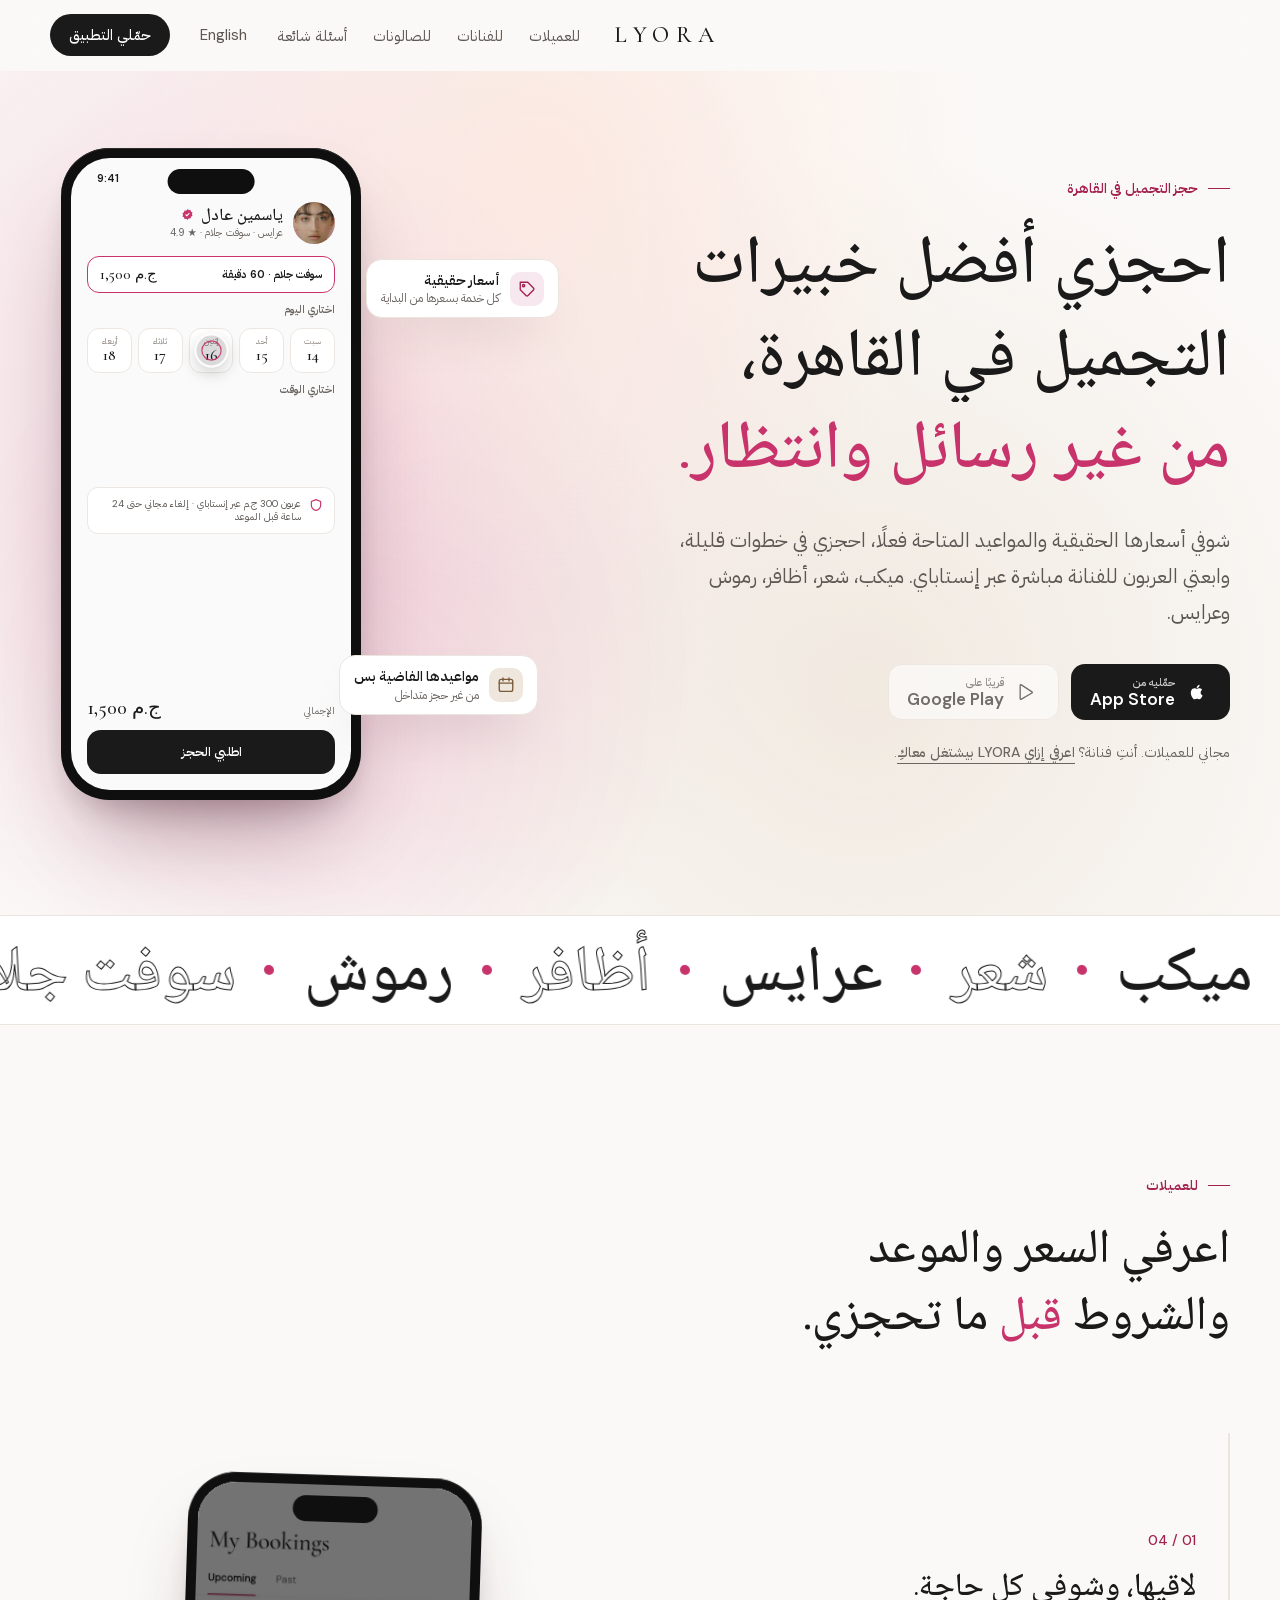
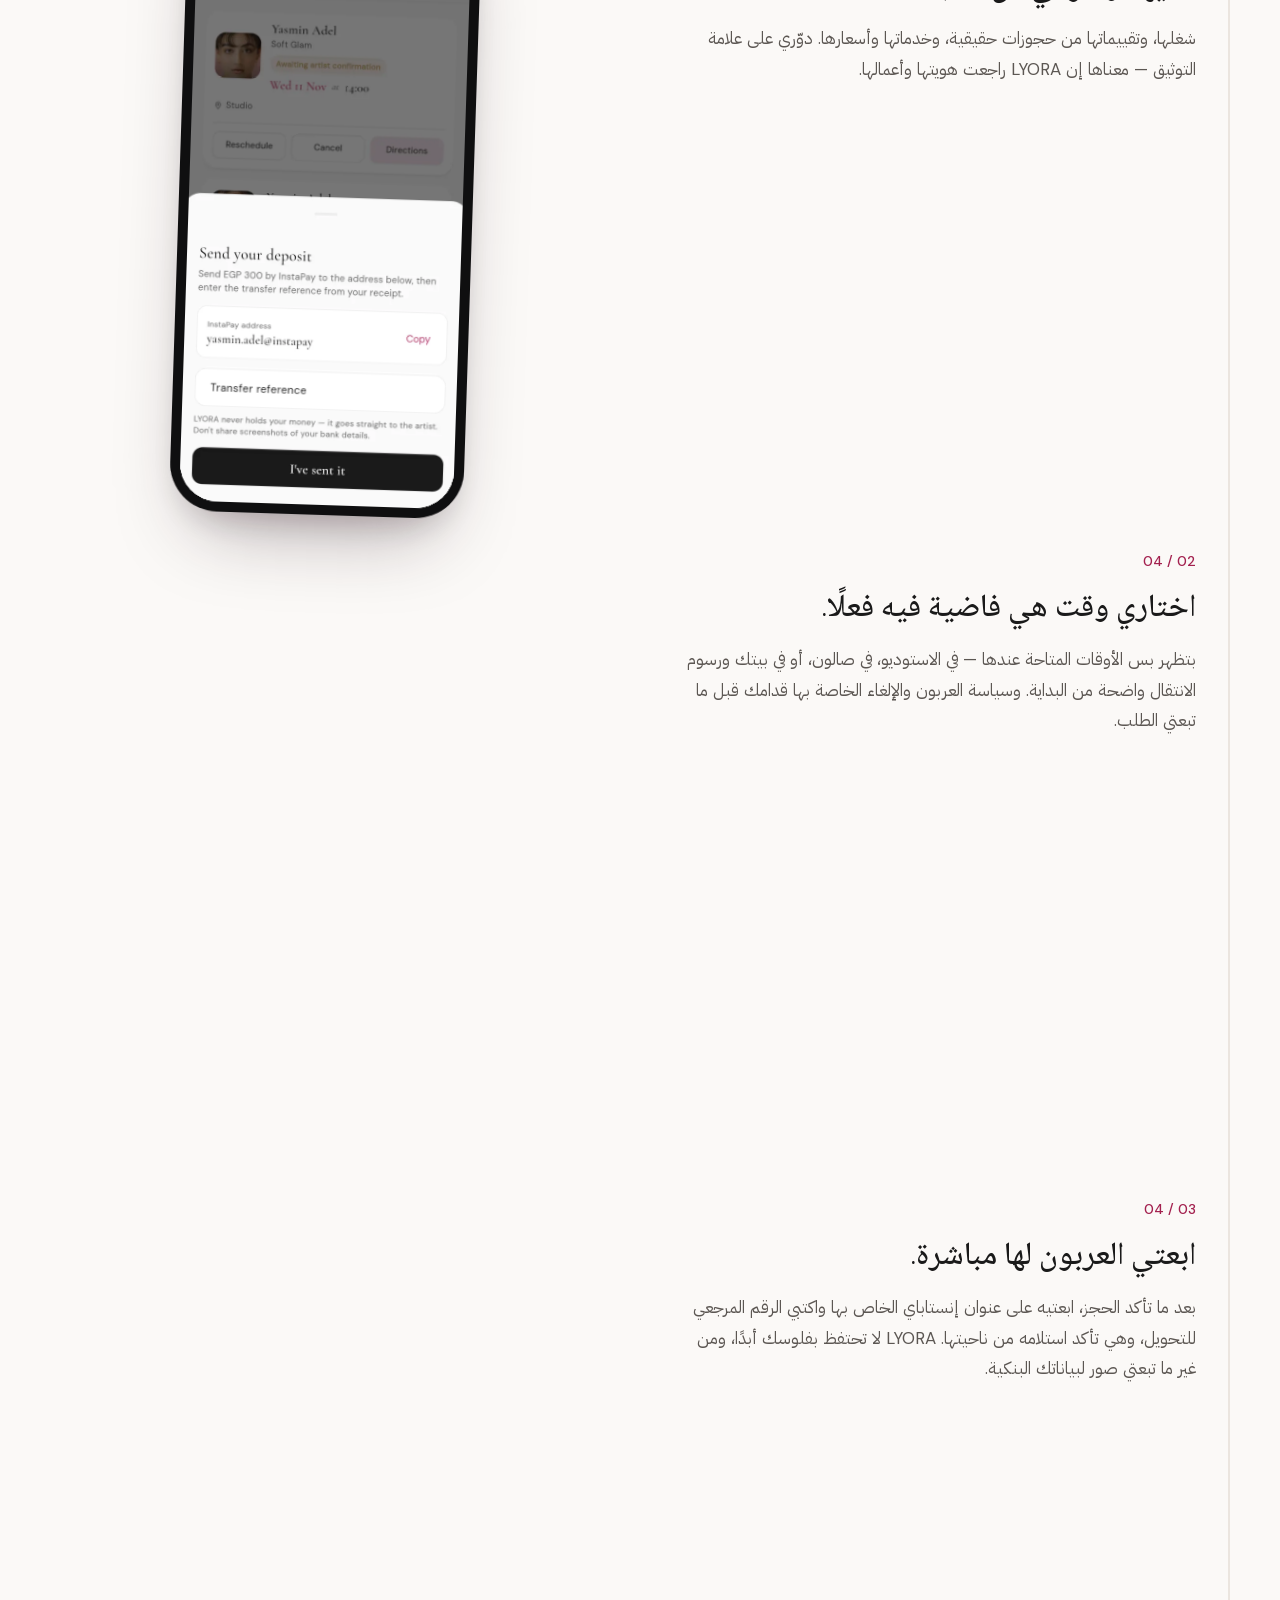
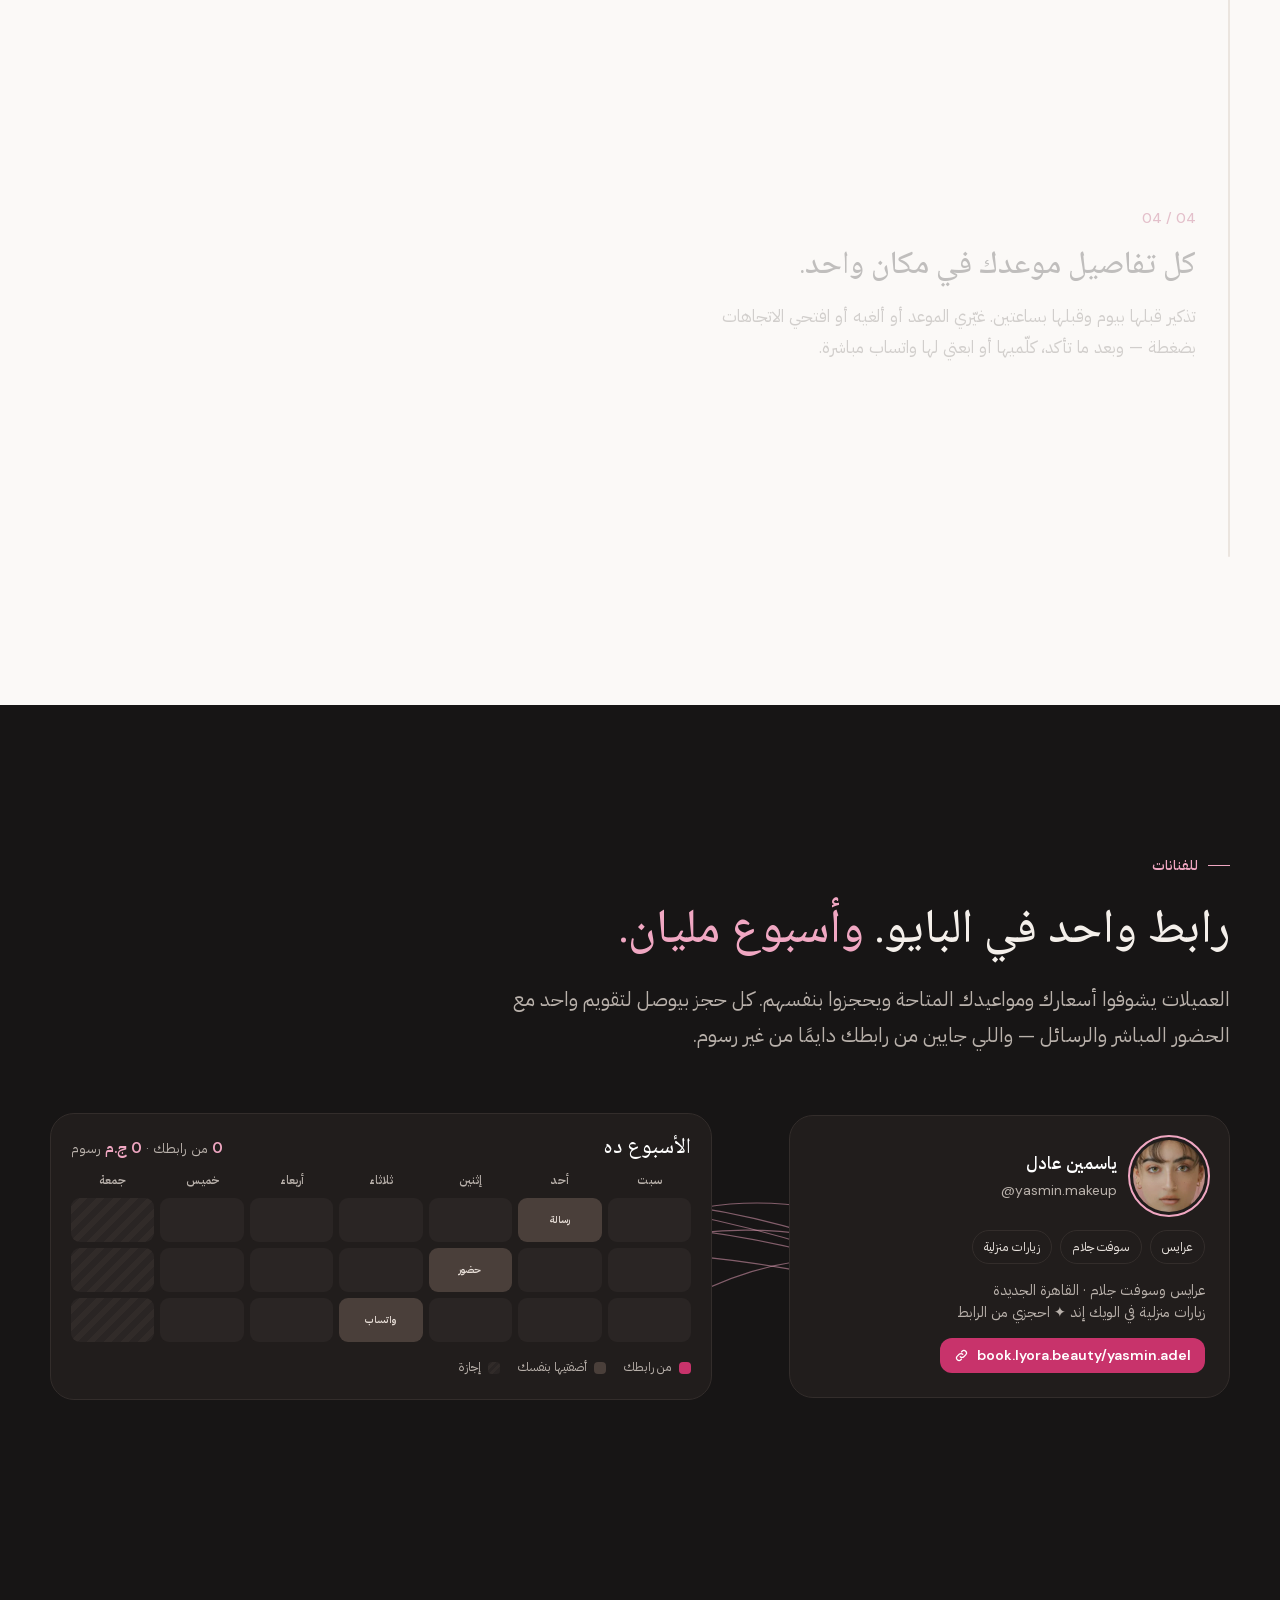
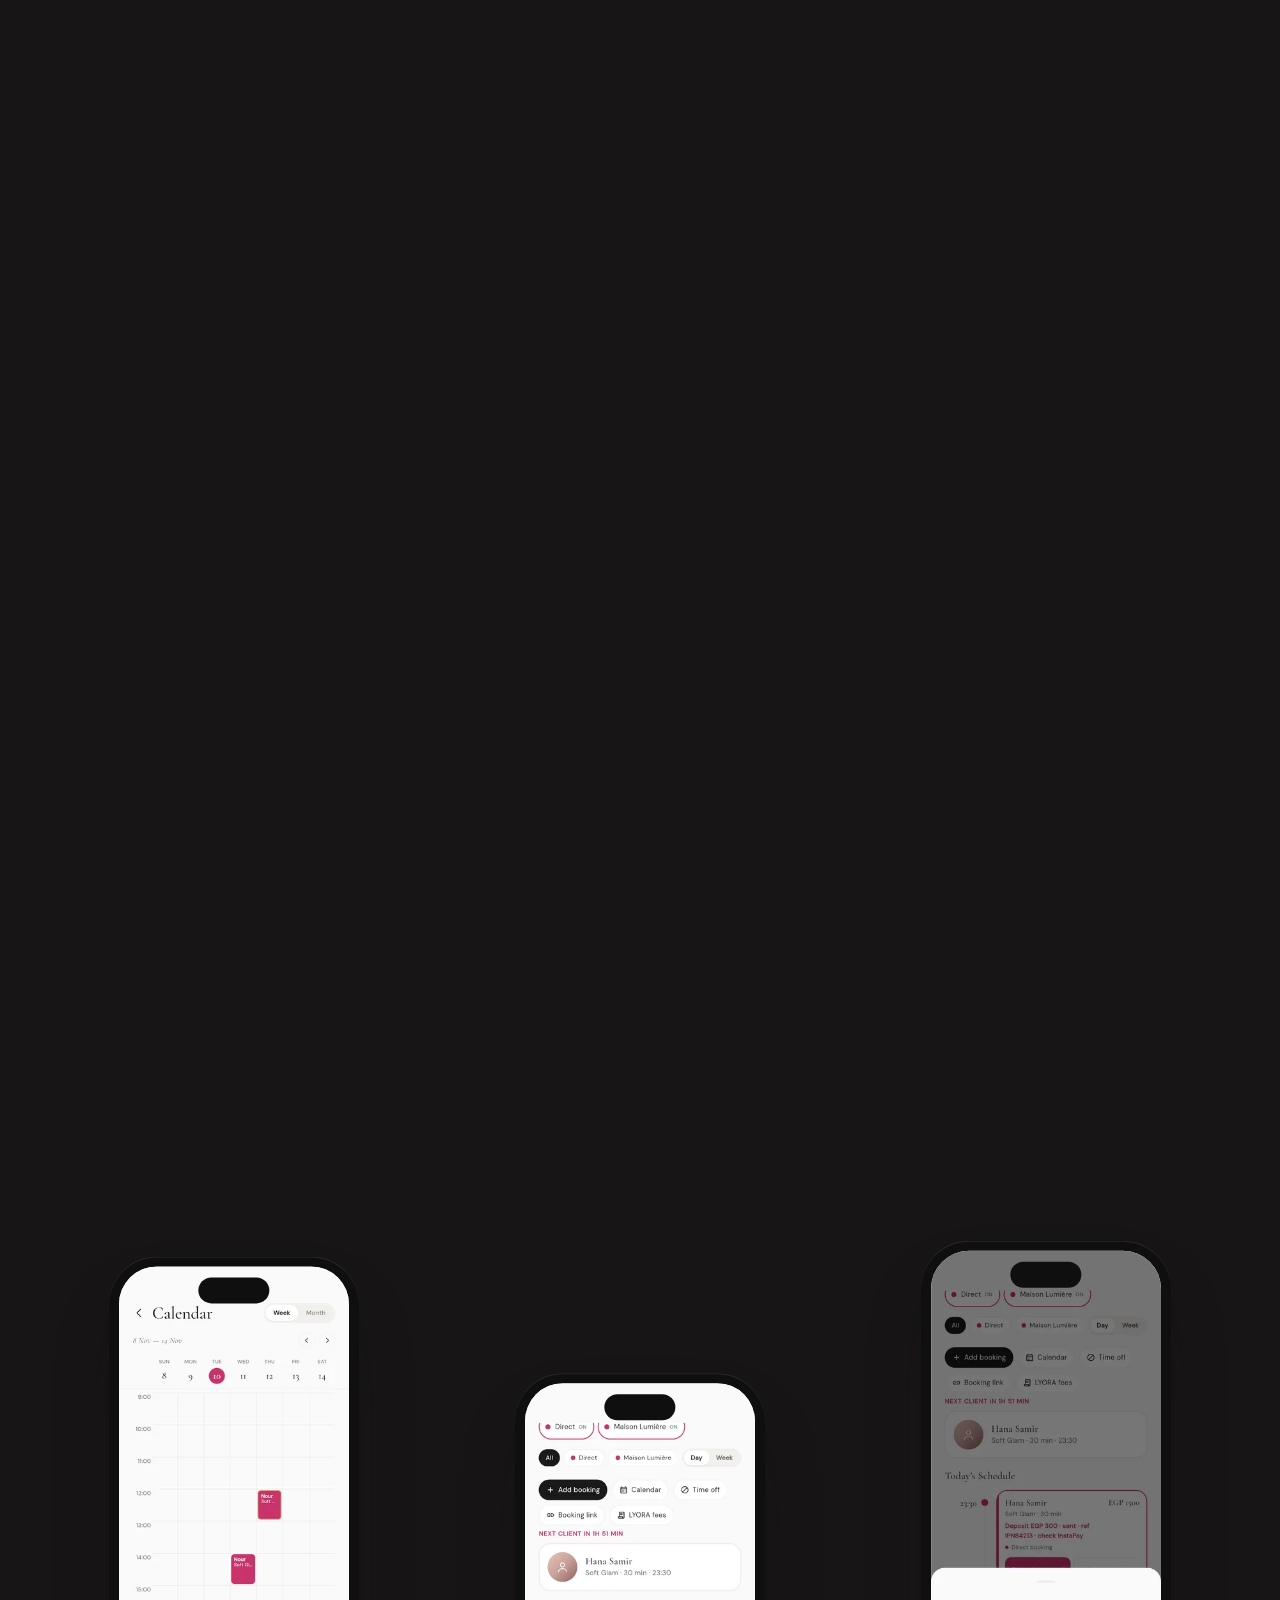
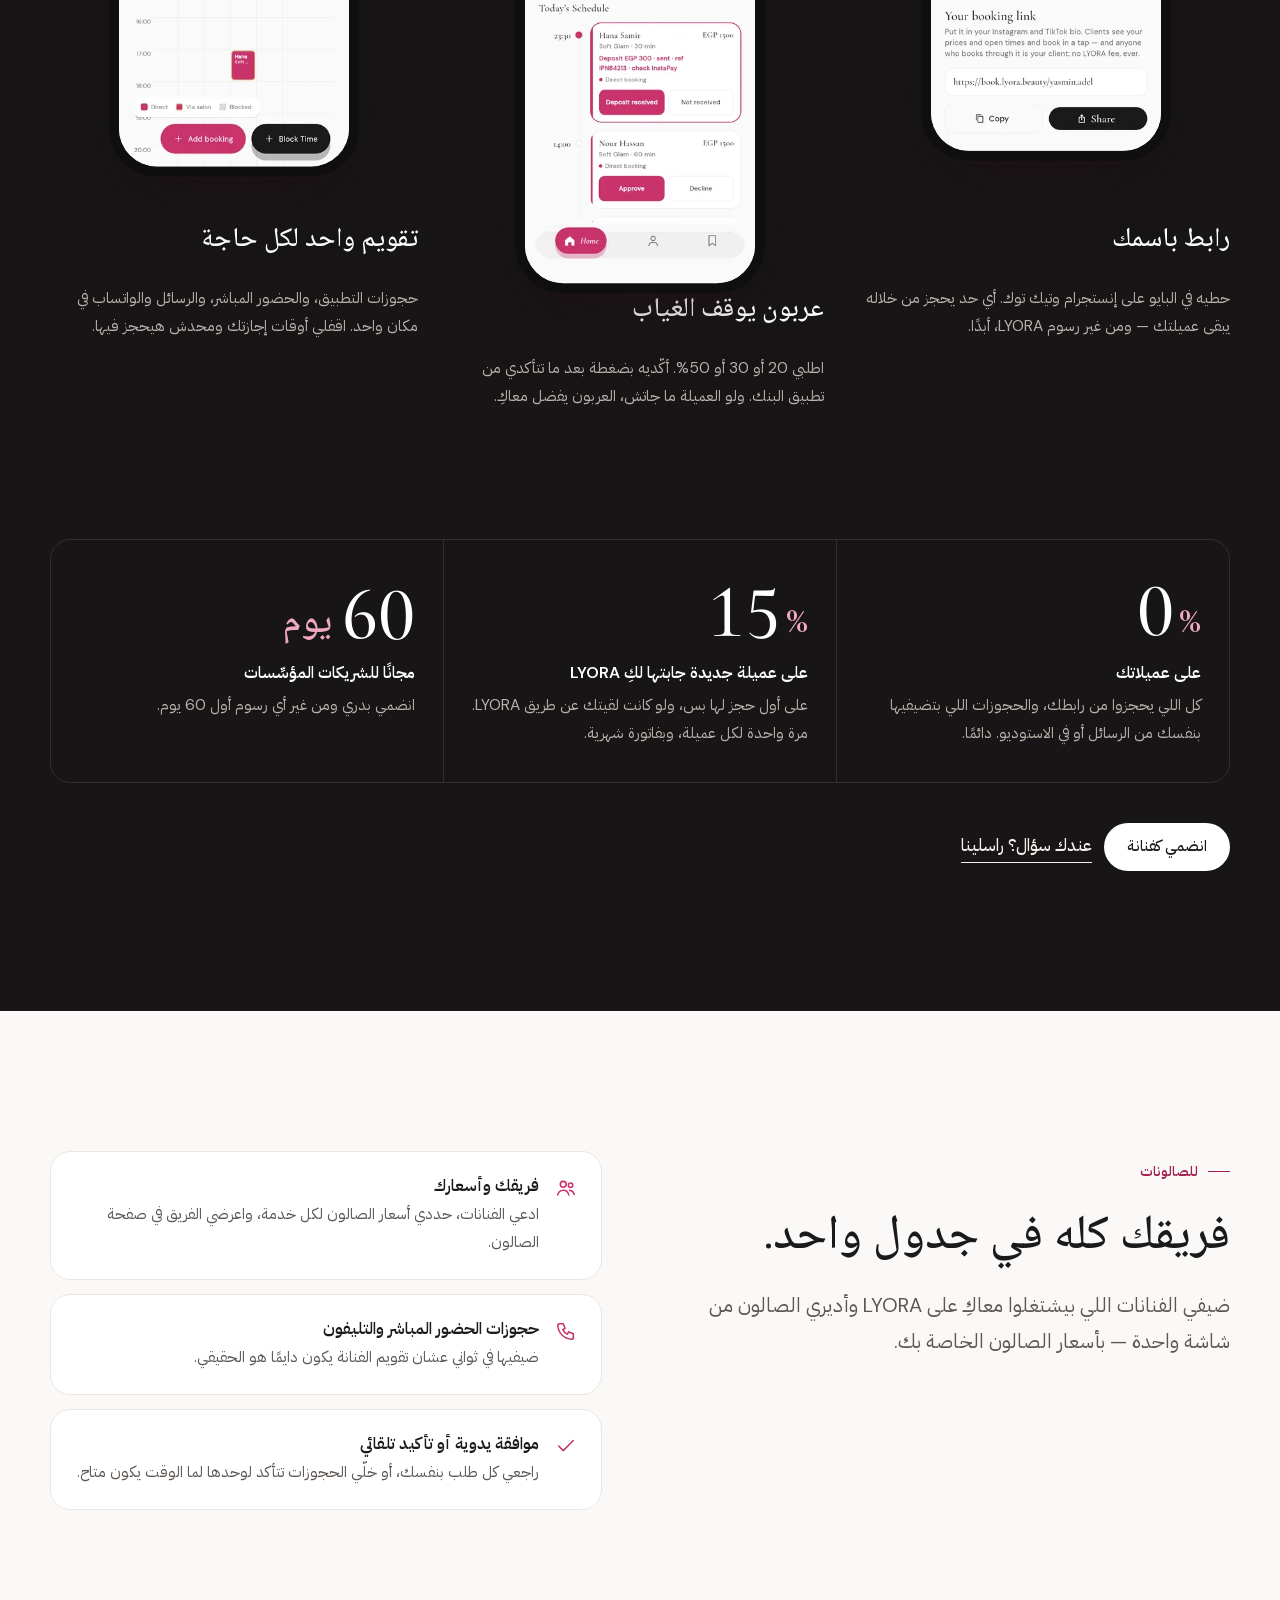
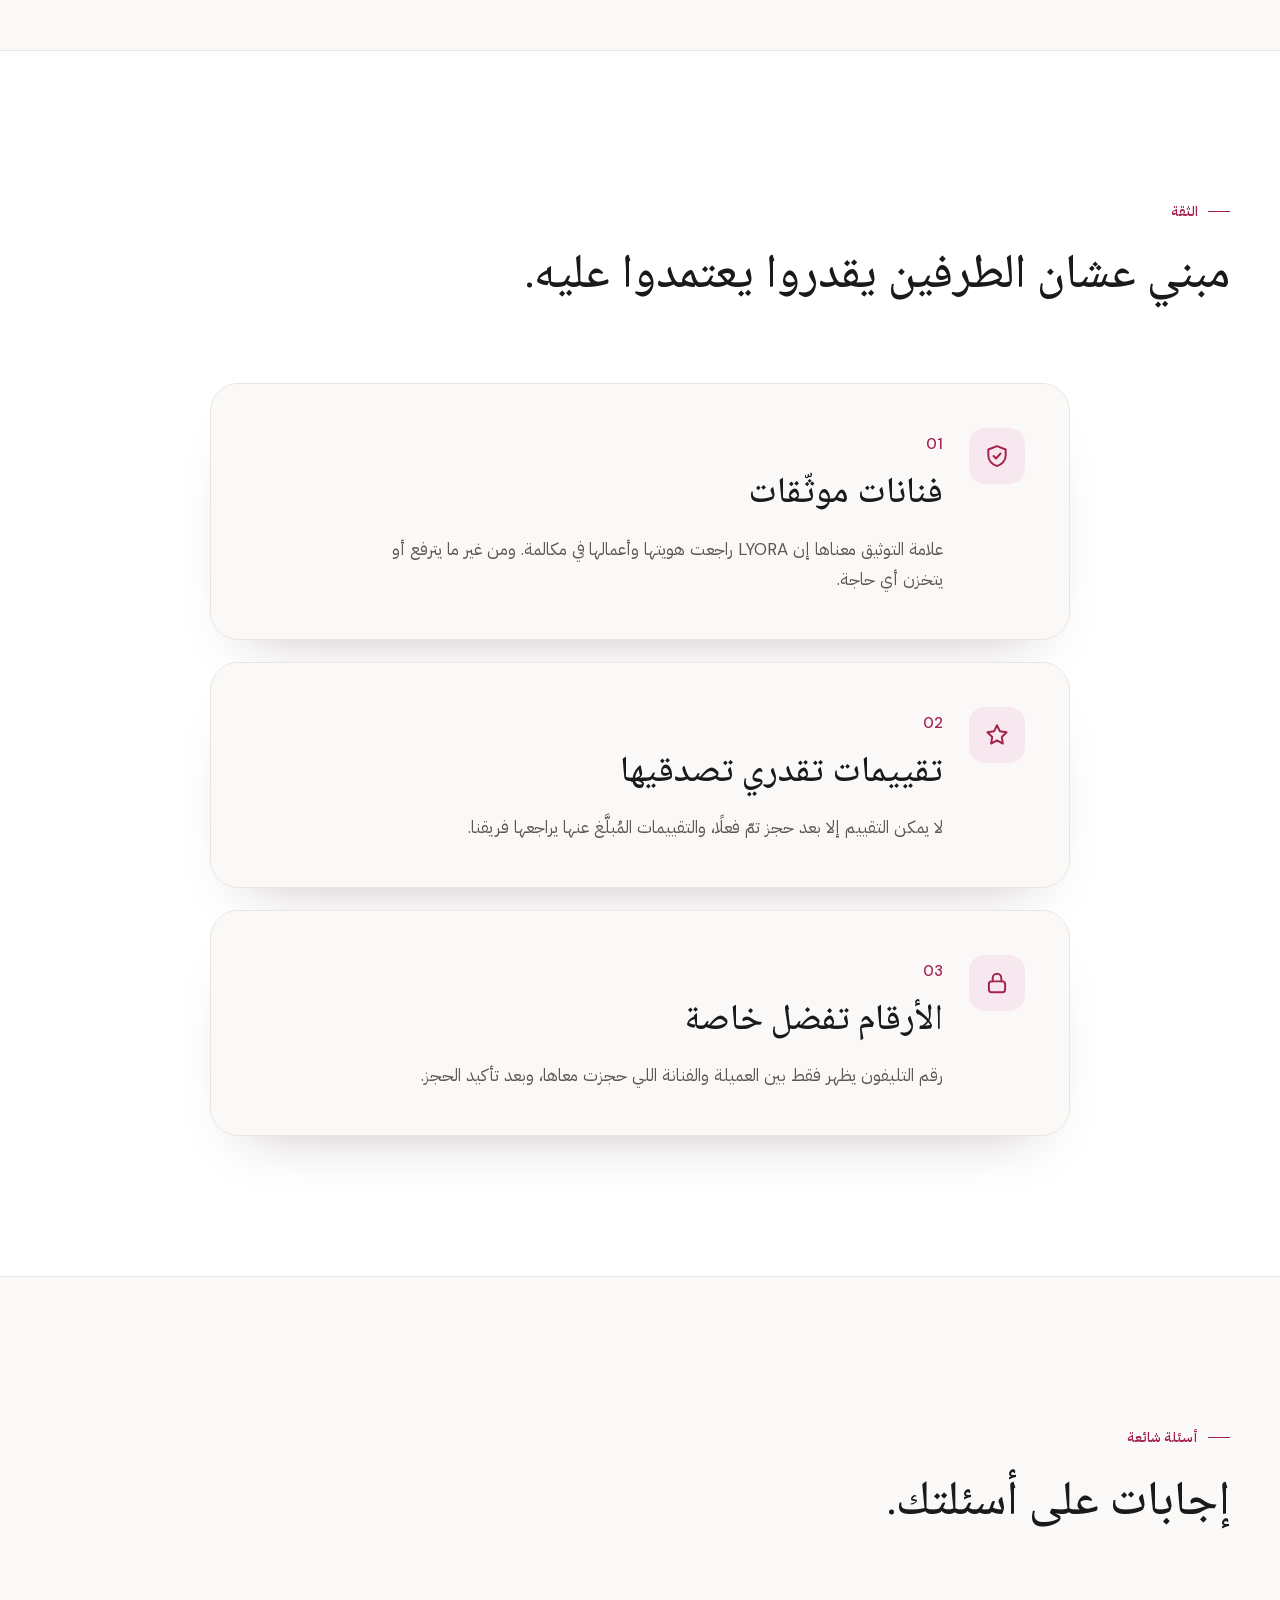
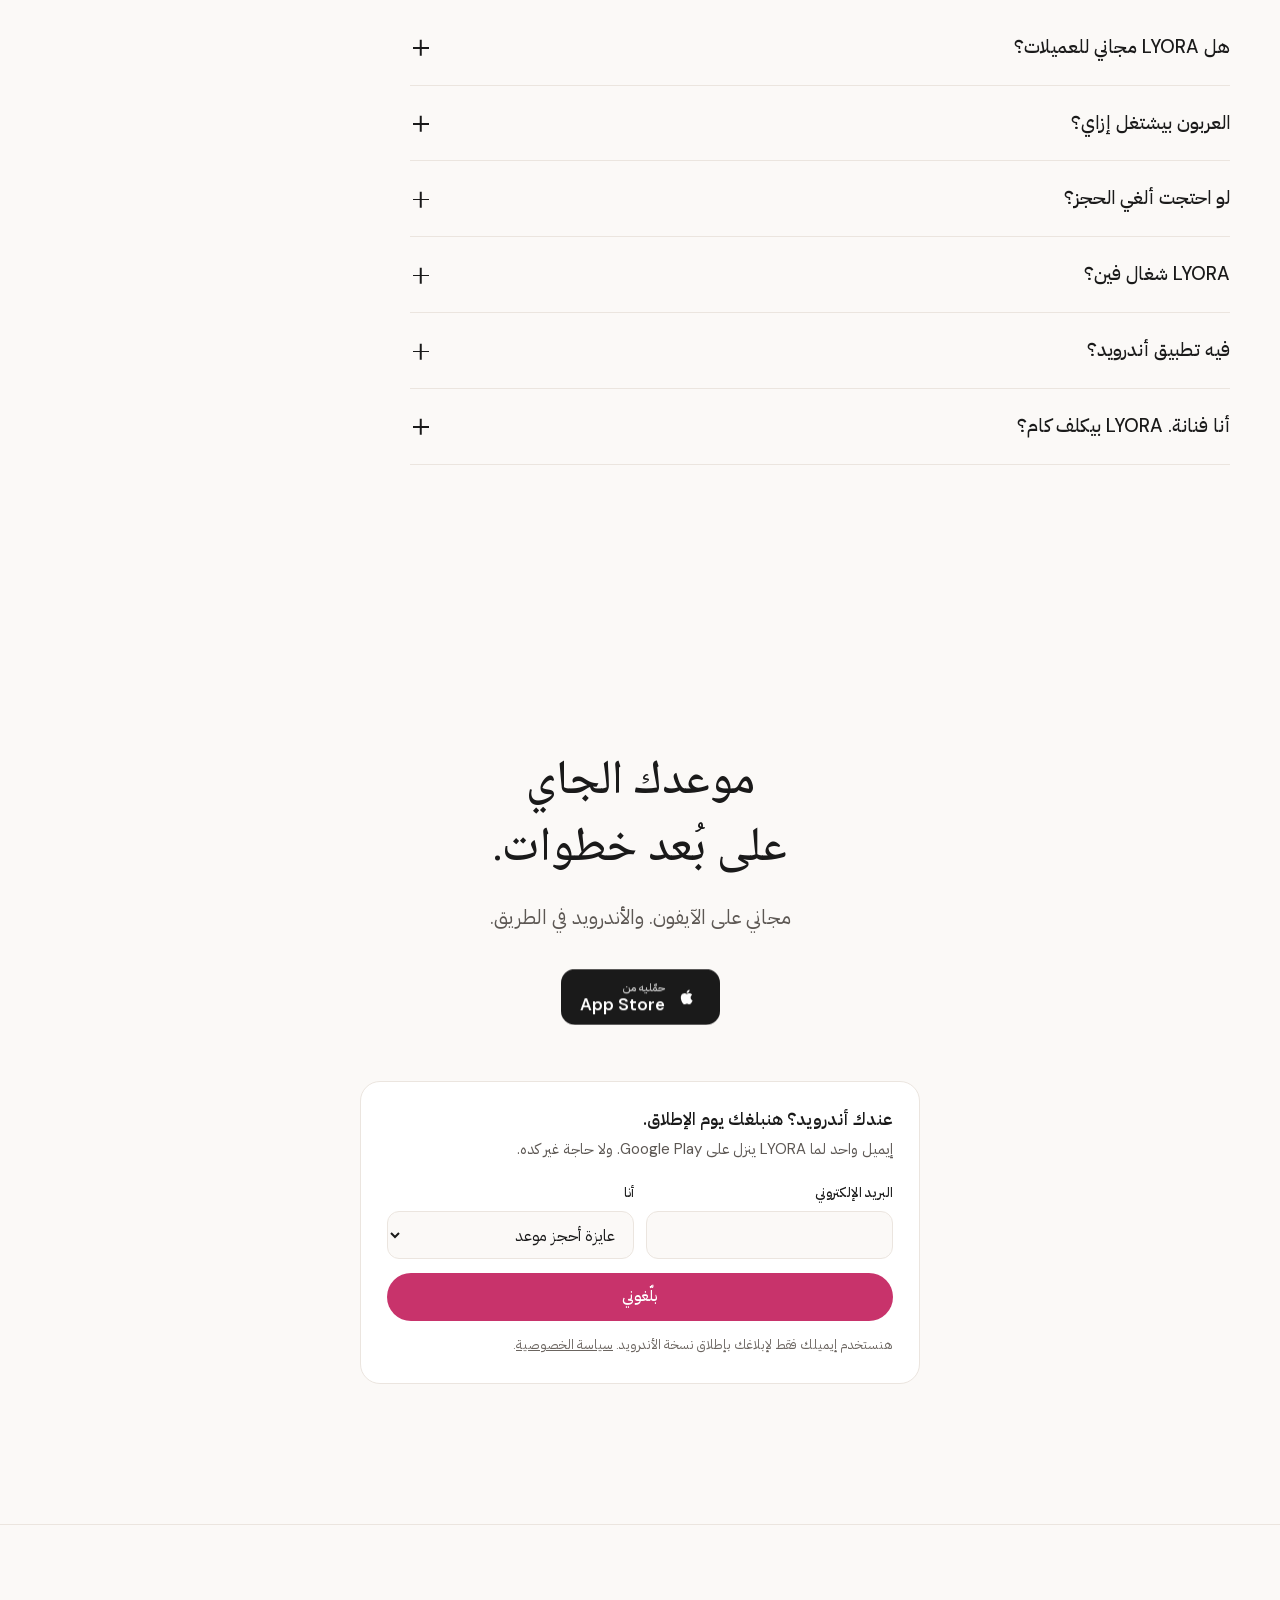
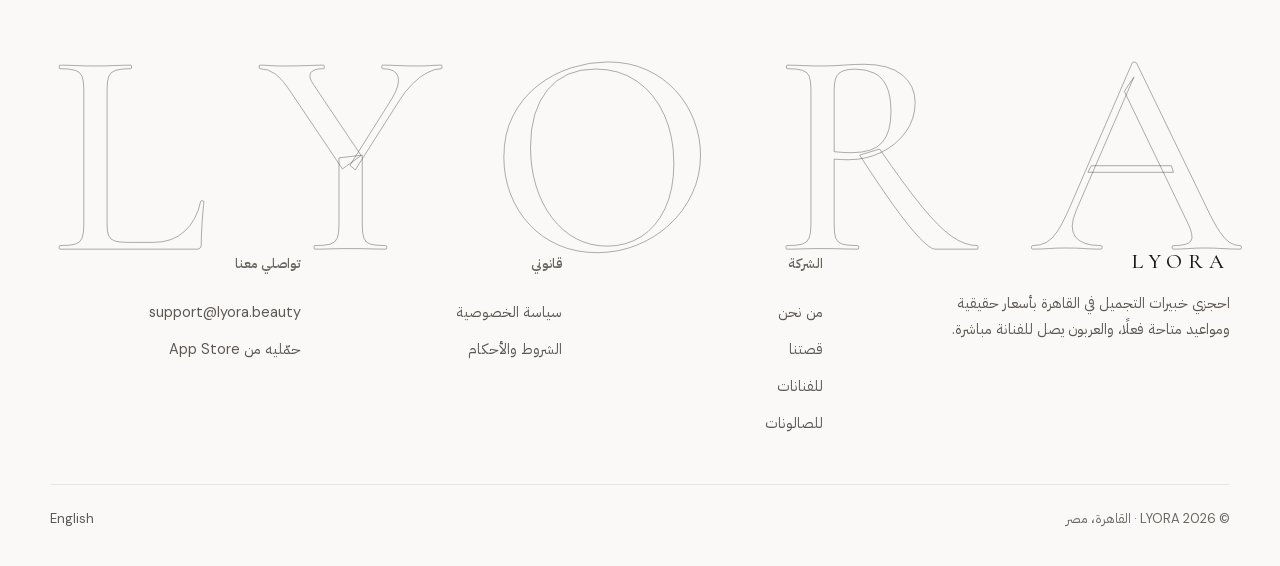
==== commit d2810b77: "Add About us, Our story and Terms pages; new site footer - about.html / story.html (+ Arabic): page " ====
--- a/ar/index.html
+++ b/ar/index.html
@@ -395,15 +395,38 @@
 <footer class="site-footer">
   <div class="wrap">
     <div class="giant" aria-hidden="true">LYORA</div>
-    <div class="foot">
-      <a class="wordmark" href="/ar/" aria-label="LYORA — الصفحة الرئيسية">LYORA</a>
-      <nav aria-label="روابط الموقع">
-        <a href="/ar/privacy.html">الخصوصية</a>
+    <div class="foot-grid">
+      <div class="foot-brand">
+        <a class="wordmark" href="/ar/" aria-label="LYORA — الصفحة الرئيسية">LYORA</a>
+        <p>احجزي خبيرات التجميل في القاهرة بأسعار حقيقية ومواعيد متاحة فعلًا، والعربون يصل للفنانة مباشرة.</p>
+        <ul class="social" hidden aria-label="LYORA على وسائل التواصل">
+          <li><a href="#" data-net="instagram" target="_blank" rel="noopener" aria-label="LYORA على إنستجرام"><svg viewBox="0 0 24 24" fill="none" stroke="currentColor" stroke-width="1.8" aria-hidden="true"><rect x="3" y="3" width="18" height="18" rx="5.2"/><circle cx="12" cy="12" r="4.1"/><circle cx="17.4" cy="6.6" r="1.1" fill="currentColor" stroke="none"/></svg></a></li>
+          <li><a href="#" data-net="facebook" target="_blank" rel="noopener" aria-label="LYORA على فيسبوك"><svg viewBox="0 0 24 24" fill="currentColor" aria-hidden="true"><path d="M13.6 21v-7.6h2.6l.4-3h-3V8.5c0-.9.3-1.5 1.6-1.5h1.6V4.3c-.3 0-1.2-.1-2.3-.1-2.3 0-3.9 1.4-3.9 4v2.2H8v3h2.6V21h3z"/></svg></a></li>
+          <li><a href="#" data-net="tiktok" target="_blank" rel="noopener" aria-label="LYORA على تيك توك"><svg viewBox="0 0 24 24" fill="currentColor" aria-hidden="true"><path d="M16.7 3c.3 2.3 1.6 3.8 3.9 4v3.1c-1.4.1-2.7-.3-3.9-1.1v6c0 3.3-2.4 5.9-5.7 5.9-3.2 0-5.6-2.6-5.3-5.8.3-2.9 2.9-5 6-4.7v3.2c-1.5-.3-2.9.6-3 1.9-.1 1.4 1 2.4 2.3 2.4 1.4 0 2.4-1 2.4-2.7V3h3.3z"/></svg></a></li>
+        </ul>
+      </div>
+      <nav class="foot-col" aria-label="الشركة">
+        <p class="foot-h">الشركة</p>
+        <a href="/ar/about.html">من نحن</a>
+        <a href="/ar/story.html">قصتنا</a>
+        <a href="/ar/#artists">للفنانات</a>
+        <a href="/ar/#salons">للصالونات</a>
+      </nav>
+      <nav class="foot-col" aria-label="قانوني">
+        <p class="foot-h">قانوني</p>
+        <a href="/ar/privacy.html">سياسة الخصوصية</a>
+        <a href="/ar/terms.html">الشروط والأحكام</a>
+      </nav>
+      <div class="foot-col">
+        <p class="foot-h">تواصلي معنا</p>
         <a href="mailto:support@lyora.beauty" dir="ltr">support@lyora.beauty</a>
-        <a href="/" lang="en" hreflang="en">English</a>
-      </nav>
-    </div>
-    <p class="foot-small">© 2026 LYORA · القاهرة، مصر</p>
+        <a href="https://apps.apple.com/app/id6783791717" rel="noopener">حمّليه من App Store</a>
+      </div>
+    </div>
+    <div class="foot-bottom">
+      <span>© 2026 LYORA · القاهرة، مصر</span>
+      <a href="/" lang="en" hreflang="en">English</a>
+    </div>
   </div>
 </footer>
 
--- a/assets/site.css
+++ b/assets/site.css
@@ -477,13 +477,29 @@
 @media (max-width: 520px) { .form-row { grid-template-columns: 1fr; } }
 
 /* ── Footer ───────────────────────────────────────────────────────────── */
-.site-footer { border-top: 1px solid var(--line); padding: 40px 0 48px; font-size: 14.5px; color: var(--ink-2); overflow: clip; }
-.foot { display: flex; flex-wrap: wrap; gap: 18px 32px; align-items: center; }
-.foot .wordmark { font-size: 19px; margin-inline-end: auto; color: var(--ink); }
-.foot nav { display: flex; flex-wrap: wrap; gap: 8px 24px; }
-.foot a { text-decoration: none; }
-.foot a:hover { color: var(--ink); text-decoration: underline; }
-.foot-small { margin-top: 18px; font-size: 13px; color: var(--ink-3); }
+.site-footer { border-top: 1px solid var(--line); padding: 40px 0 36px; font-size: 14.5px; color: var(--ink-2); overflow: clip; }
+.site-footer a { text-decoration: none; }
+.foot-grid { display: grid; grid-template-columns: 1.7fr 1fr 1fr 1.2fr; gap: 36px clamp(24px, 4vw, 56px); }
+.foot-brand .wordmark { font-size: 21px; color: var(--ink); }
+.foot-brand p { margin: 14px 0 20px; max-width: 32ch; }
+.foot-h { font: 600 12px/1.2 var(--sans); letter-spacing: .14em; text-transform: uppercase; color: var(--ink-3); margin: 6px 0 16px; }
+:lang(ar) .foot-h { letter-spacing: 0; font-size: 13px; }
+.foot-col { display: flex; flex-direction: column; align-items: flex-start; gap: 11px; }
+.foot-col a { position: relative; color: var(--ink-2); transition: color .25s; }
+.foot-col a::after { content: ""; position: absolute; inset-inline: 0; bottom: -2px; height: 1px; background: currentColor; transform: scaleX(0); transform-origin: right; transition: transform .45s var(--ease-out); }
+.foot-col a:hover { color: var(--ink); }
+.foot-col a:hover::after { transform: scaleX(1); transform-origin: left; }
+:dir(rtl) .foot-col a::after { transform-origin: left; }
+:dir(rtl) .foot-col a:hover::after { transform-origin: right; }
+.social[hidden] { display: none; }
+.social { list-style: none; margin: 0; padding: 0; display: flex; gap: 10px; }
+.social a { width: 44px; height: 44px; border-radius: 50%; border: 1px solid var(--line); display: grid; place-items: center; color: var(--ink); transition: background-color .3s, color .3s, border-color .3s, transform .4s var(--ease-out); }
+.social a:hover { background: var(--ink); border-color: var(--ink); color: #fff; transform: translateY(-3px); }
+.social svg { width: 19px; height: 19px; }
+.foot-bottom { display: flex; flex-wrap: wrap; justify-content: space-between; gap: 10px 24px; margin-top: 48px; padding-top: 22px; border-top: 1px solid var(--line); font-size: 13px; color: var(--ink-3); }
+.foot-bottom a { color: var(--ink-2); }
+.foot-bottom a:hover { color: var(--ink); text-decoration: underline; }
+@media (max-width: 860px) { .foot-grid { grid-template-columns: 1fr 1fr; } .foot-brand { grid-column: 1 / -1; } }
 .giant {
   font: 500 clamp(90px, 23vw, 340px)/.82 "Cormorant Garamond", serif; letter-spacing: .04em; text-align: center;
   margin: 10px 0 34px; direction: ltr; user-select: none;
@@ -492,8 +508,62 @@
   -webkit-text-stroke: 1px color-mix(in srgb, var(--ink) 35%, transparent);
 }
 
+/* ── Subpages: About, Our story, Terms ────────────────────────────────── */
+.page-hero { position: relative; padding: clamp(56px, 9vw, 120px) 0 clamp(56px, 8vw, 104px); overflow: clip; isolation: isolate; }
+.page-hero::before { content: ""; position: absolute; inset: 0; z-index: -1; pointer-events: none;
+  background: radial-gradient(60% 85% at 88% 0%, #f6dde7 0%, rgba(246,221,231,0) 62%), radial-gradient(45% 70% at 0% 75%, #f3e6dc 0%, rgba(243,230,220,0) 70%);
+  -webkit-mask-image: linear-gradient(#000 55%, transparent); mask-image: linear-gradient(#000 55%, transparent); }
+:dir(rtl) .page-hero::before { background: radial-gradient(60% 85% at 12% 0%, #f6dde7 0%, rgba(246,221,231,0) 62%), radial-gradient(45% 70% at 100% 75%, #f3e6dc 0%, rgba(243,230,220,0) 70%); }
+.page-hero .h1 { margin: 22px 0 28px; max-width: 14ch; }
+.page-hero h1 .line { overflow: clip; padding-bottom: .06em; }
+.page-hero h1 .line > span { display: inline-block; }
+.page-hero .lede { max-width: 38em; }
+.chapters { display: grid; gap: clamp(64px, 9vw, 120px); }
+.chapter { display: grid; grid-template-columns: minmax(150px, 1fr) 3fr; gap: clamp(24px, 5vw, 72px); align-items: start; }
+.chapter-n { position: sticky; top: 104px; font: 600 12.5px/1.4 var(--sans); letter-spacing: .14em; text-transform: uppercase; color: var(--rose); }
+.chapter-n b { display: block; font: 500 clamp(44px, 5vw, 64px)/1 "Cormorant Garamond", serif; letter-spacing: 0; color: var(--ink); margin-bottom: 8px; }
+:lang(ar) .chapter-n { letter-spacing: 0; font-size: 14px; }
+.prose { max-width: 40em; }
+.prose h2 { font-size: clamp(30px, 3.4vw, 44px); line-height: 1.08; margin-bottom: 22px; }
+:lang(ar) .prose h2 { line-height: 1.4; }
+.prose p { font-size: clamp(17px, 1.45vw, 19px); color: var(--ink-2); margin: 0 0 1.1em; }
+.pull { margin: clamp(56px, 8vw, 96px) auto; max-width: 20ch; text-align: center; font: 500 clamp(36px, 5.2vw, 68px)/1.08 var(--serif); letter-spacing: -0.01em; color: var(--ink); text-wrap: balance; }
+:lang(ar) .pull { line-height: 1.45; letter-spacing: 0; max-width: 18ch; }
+.pull em { color: var(--rose); }
+:lang(ar) .pull em { font-style: normal; }
+.pull .w { display: inline-block; }
+.principles { display: grid; grid-template-columns: 1fr 1fr; gap: 1px; background: rgba(255,255,255,.1); border: 1px solid rgba(255,255,255,.1); border-radius: var(--radius); overflow: hidden; }
+.principle { background: var(--dark); padding: clamp(28px, 4vw, 48px); transition: background-color .5s var(--ease); }
+.principle:hover { background: #211d1c; }
+.principle .num { display: block; font: 500 15px/1 "Cormorant Garamond", serif; color: var(--rose-light); margin-bottom: 22px; }
+.principle h3 { font-size: clamp(26px, 2.6vw, 34px); line-height: 1.1; color: #fff; margin-bottom: 12px; }
+:lang(ar) .principle h3 { line-height: 1.45; }
+.principle p { margin: 0; max-width: 34ch; }
+.money { display: grid; grid-template-columns: repeat(3, 1fr); gap: 14px; margin-top: clamp(36px, 5vw, 56px); }
+.money > div { border: 1px solid var(--line); border-radius: var(--radius); padding: 26px 26px 24px; background: #fff; }
+.money b { display: block; font: 500 clamp(40px, 4.4vw, 56px)/1 "Cormorant Garamond", serif; color: var(--ink); margin-bottom: 12px; }
+.money h3 { font: 600 16.5px/1.4 var(--sans); letter-spacing: 0; margin-bottom: 6px; }
+.money p { margin: 0; color: var(--ink-2); font-size: 15.5px; }
+.contact-band { display: flex; flex-wrap: wrap; align-items: center; justify-content: space-between; gap: 24px 40px; }
+.contact-band .h2 { max-width: 16ch; }
+.toc { border: 1px solid var(--line); border-radius: var(--radius); background: #fff; padding: 22px 26px; margin: 34px 0 10px; }
+.toc p { margin: 0 0 10px; font: 600 12px/1.2 var(--sans); letter-spacing: .14em; text-transform: uppercase; color: var(--ink-3); }
+:lang(ar) .toc p { letter-spacing: 0; font-size: 13px; }
+.toc ol { margin: 0; padding-inline-start: 20px; columns: 2; column-gap: 32px; font-size: 15px; }
+.toc li { margin: 4px 0; break-inside: avoid; }
+.legal .lead { font-size: clamp(17px, 1.5vw, 19px); color: var(--ink-2); margin-top: 18px; }
+.legal .part { margin-top: 56px; padding-top: 28px; border-top: 1px solid var(--line); scroll-margin-top: 90px; }
+.legal .part > h2 { margin-top: 0; font-family: var(--serif); font-weight: 500; font-size: clamp(28px, 3vw, 36px); }
+.legal .part-note { color: var(--ink-2); }
+@media (max-width: 860px) {
+  .chapter { grid-template-columns: 1fr; gap: 14px; }
+  .chapter-n { position: static; }
+  .principles, .money { grid-template-columns: 1fr; }
+  .toc ol { columns: 1; }
+}
+
 /* ── Motion-only states (html.motion is set by motion.js) ─────────────── */
-.js-motion .hero-copy > *, .js-motion .demo-phone, .js-motion .stage .float { opacity: 0; }
+.js-motion .hero-copy > *, .js-motion .demo-phone, .js-motion .stage .float, .js-motion .page-hero .wrap > * { opacity: 0; }
 @media (min-width: 861px) {
   .motion .steps.story-on .step { opacity: .26; transition: opacity .6s var(--ease); }
   .motion .steps.story-on .step.active { opacity: 1; }
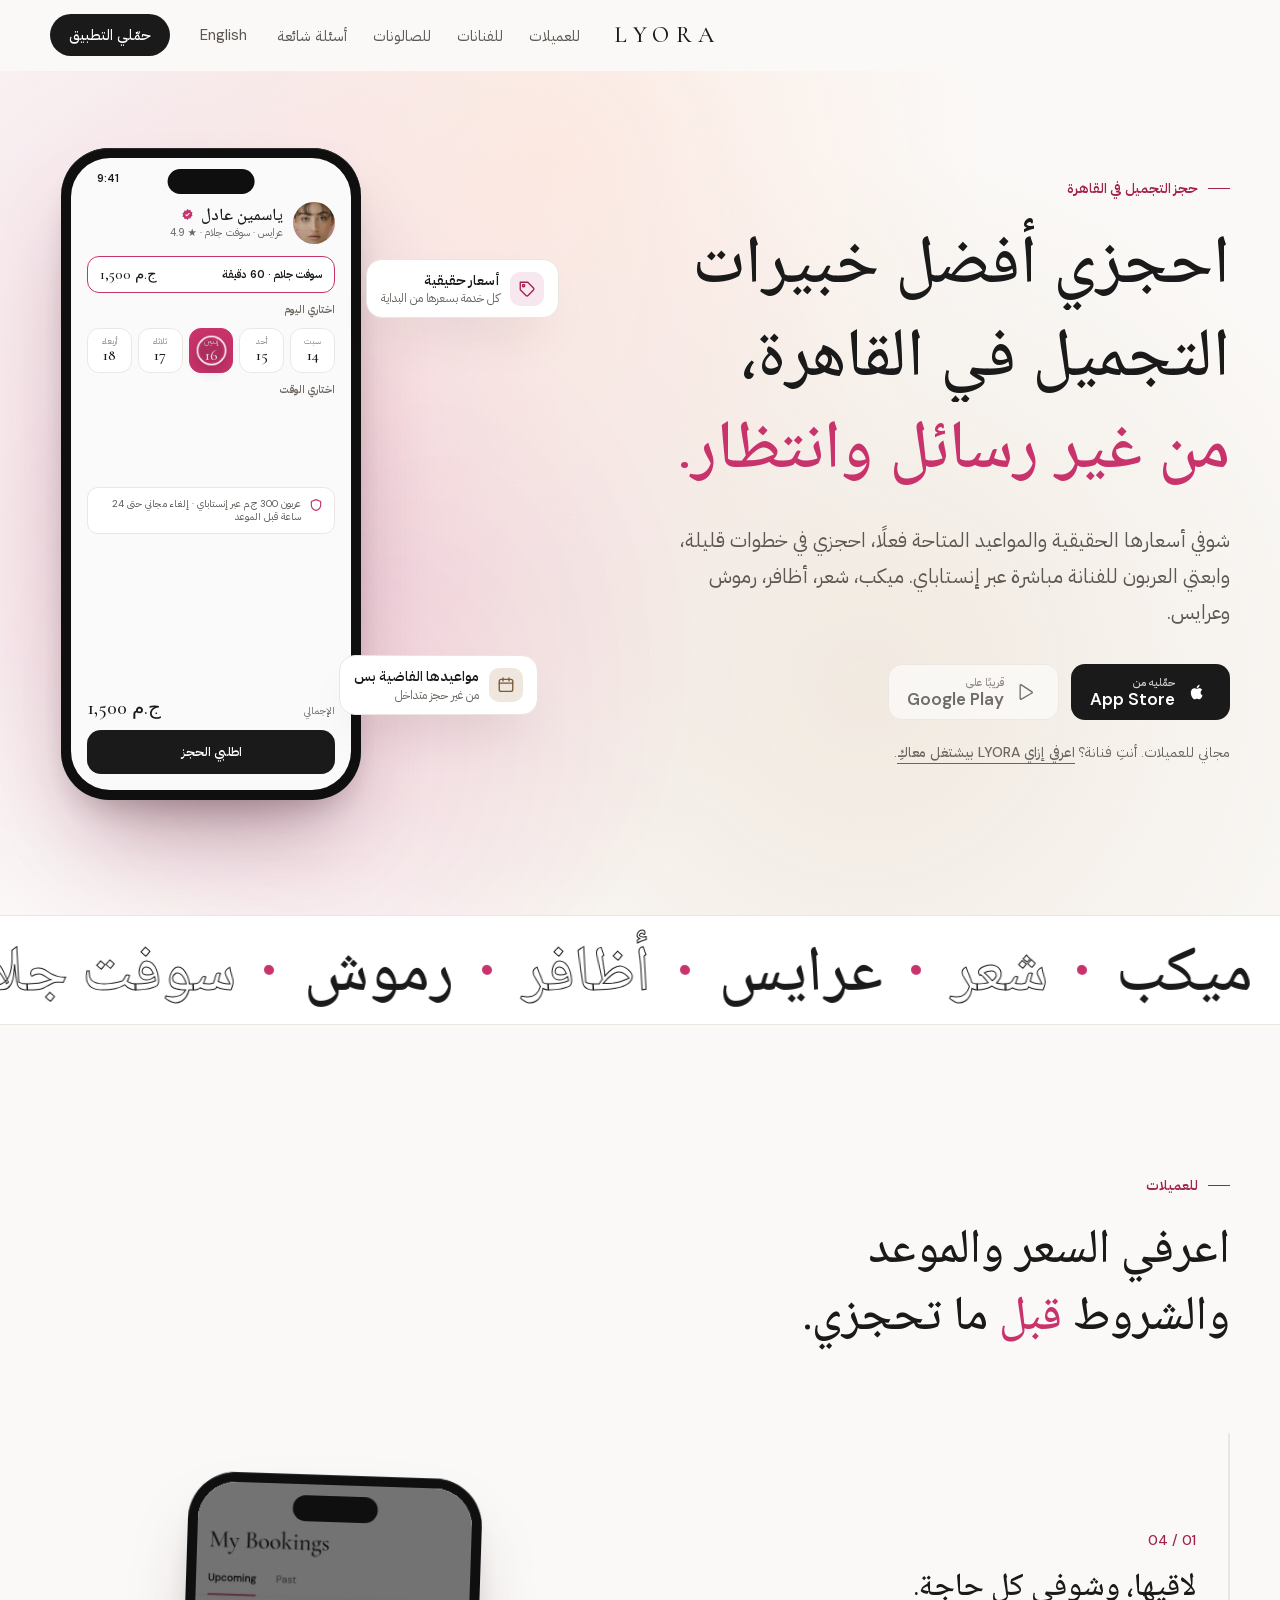
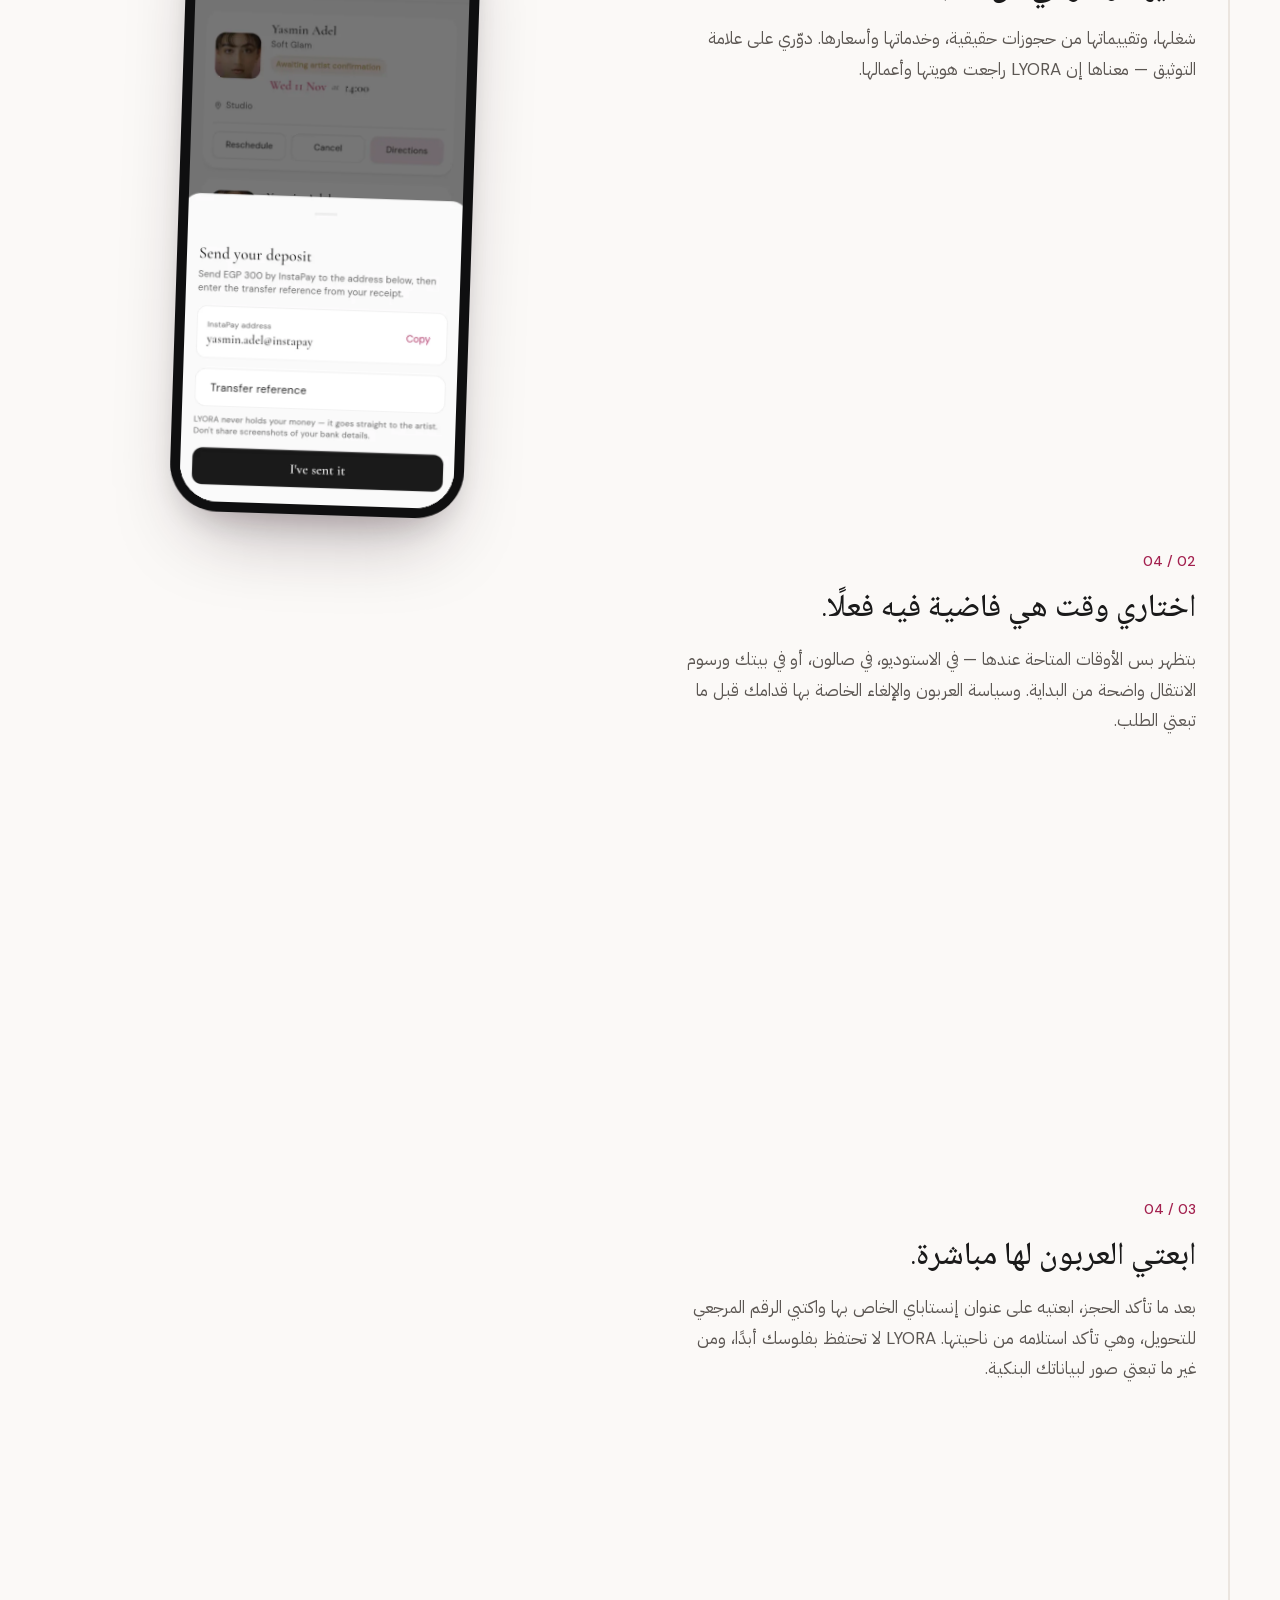
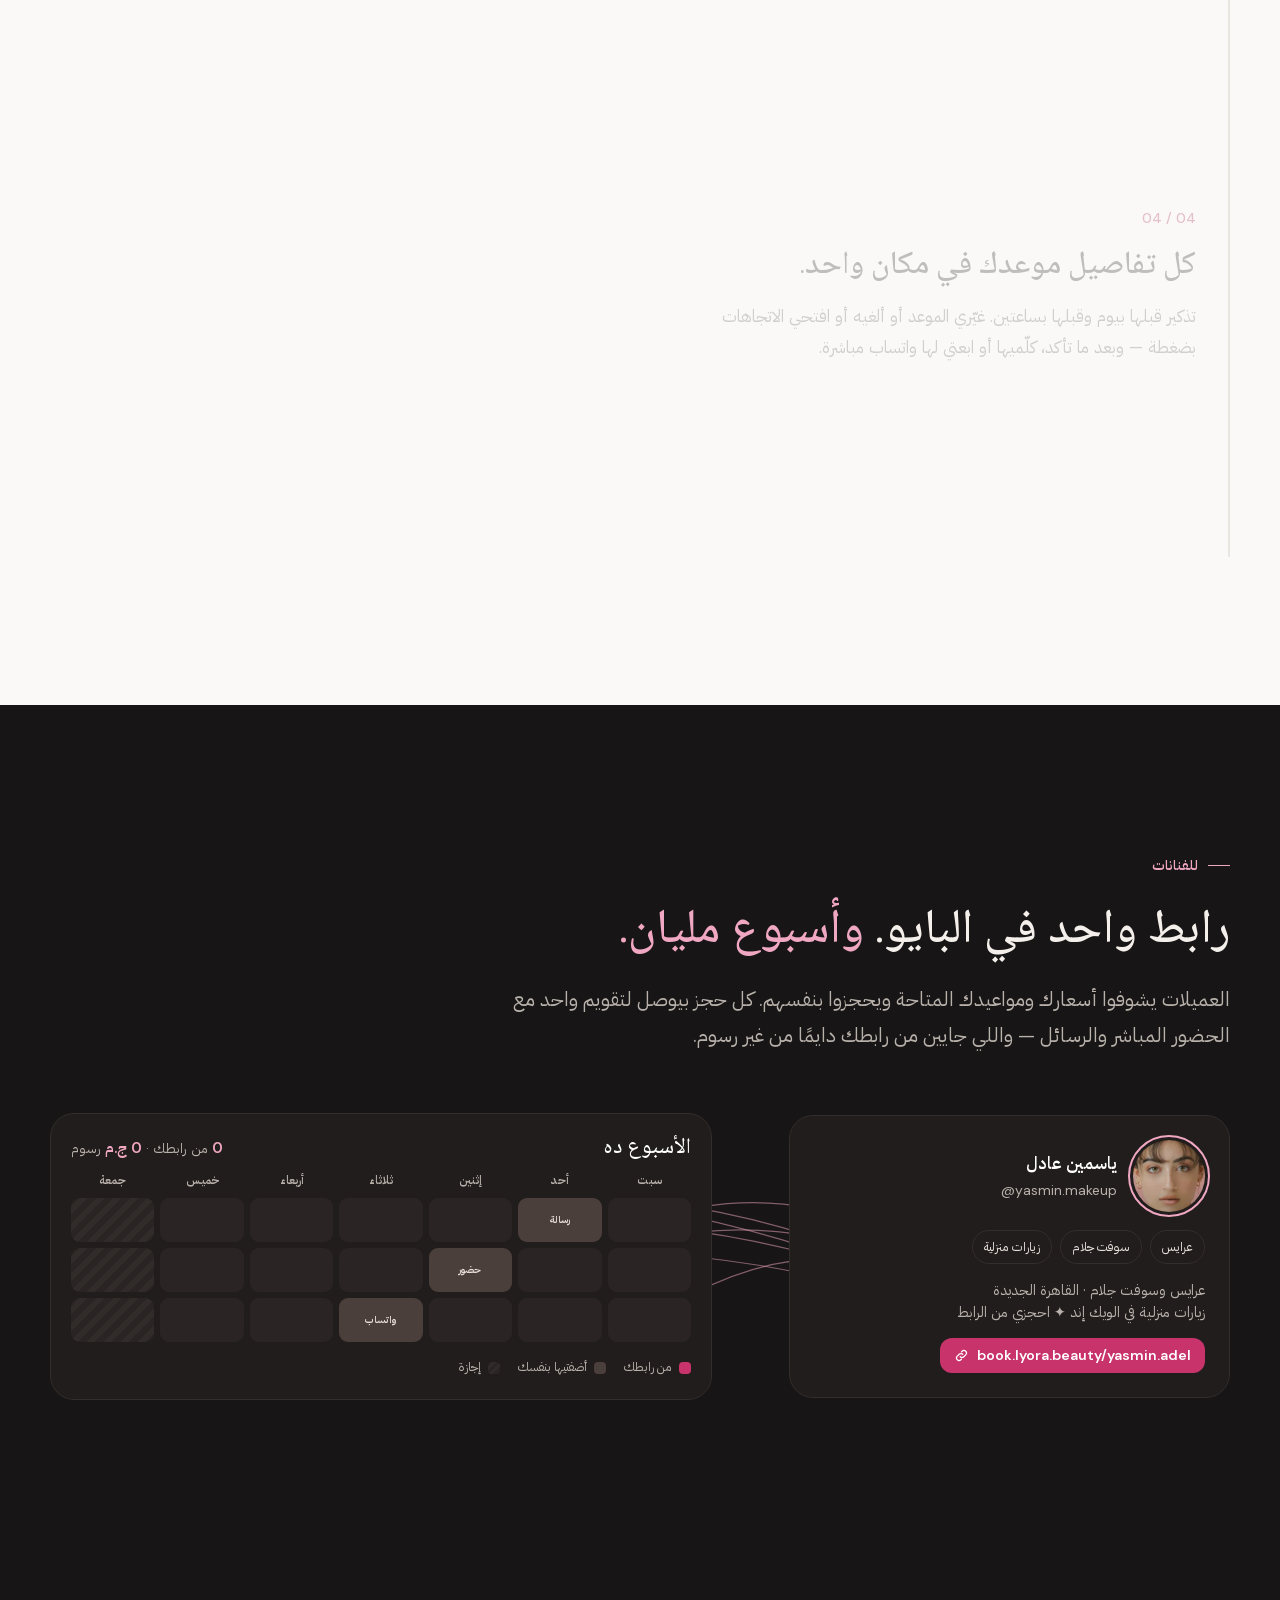
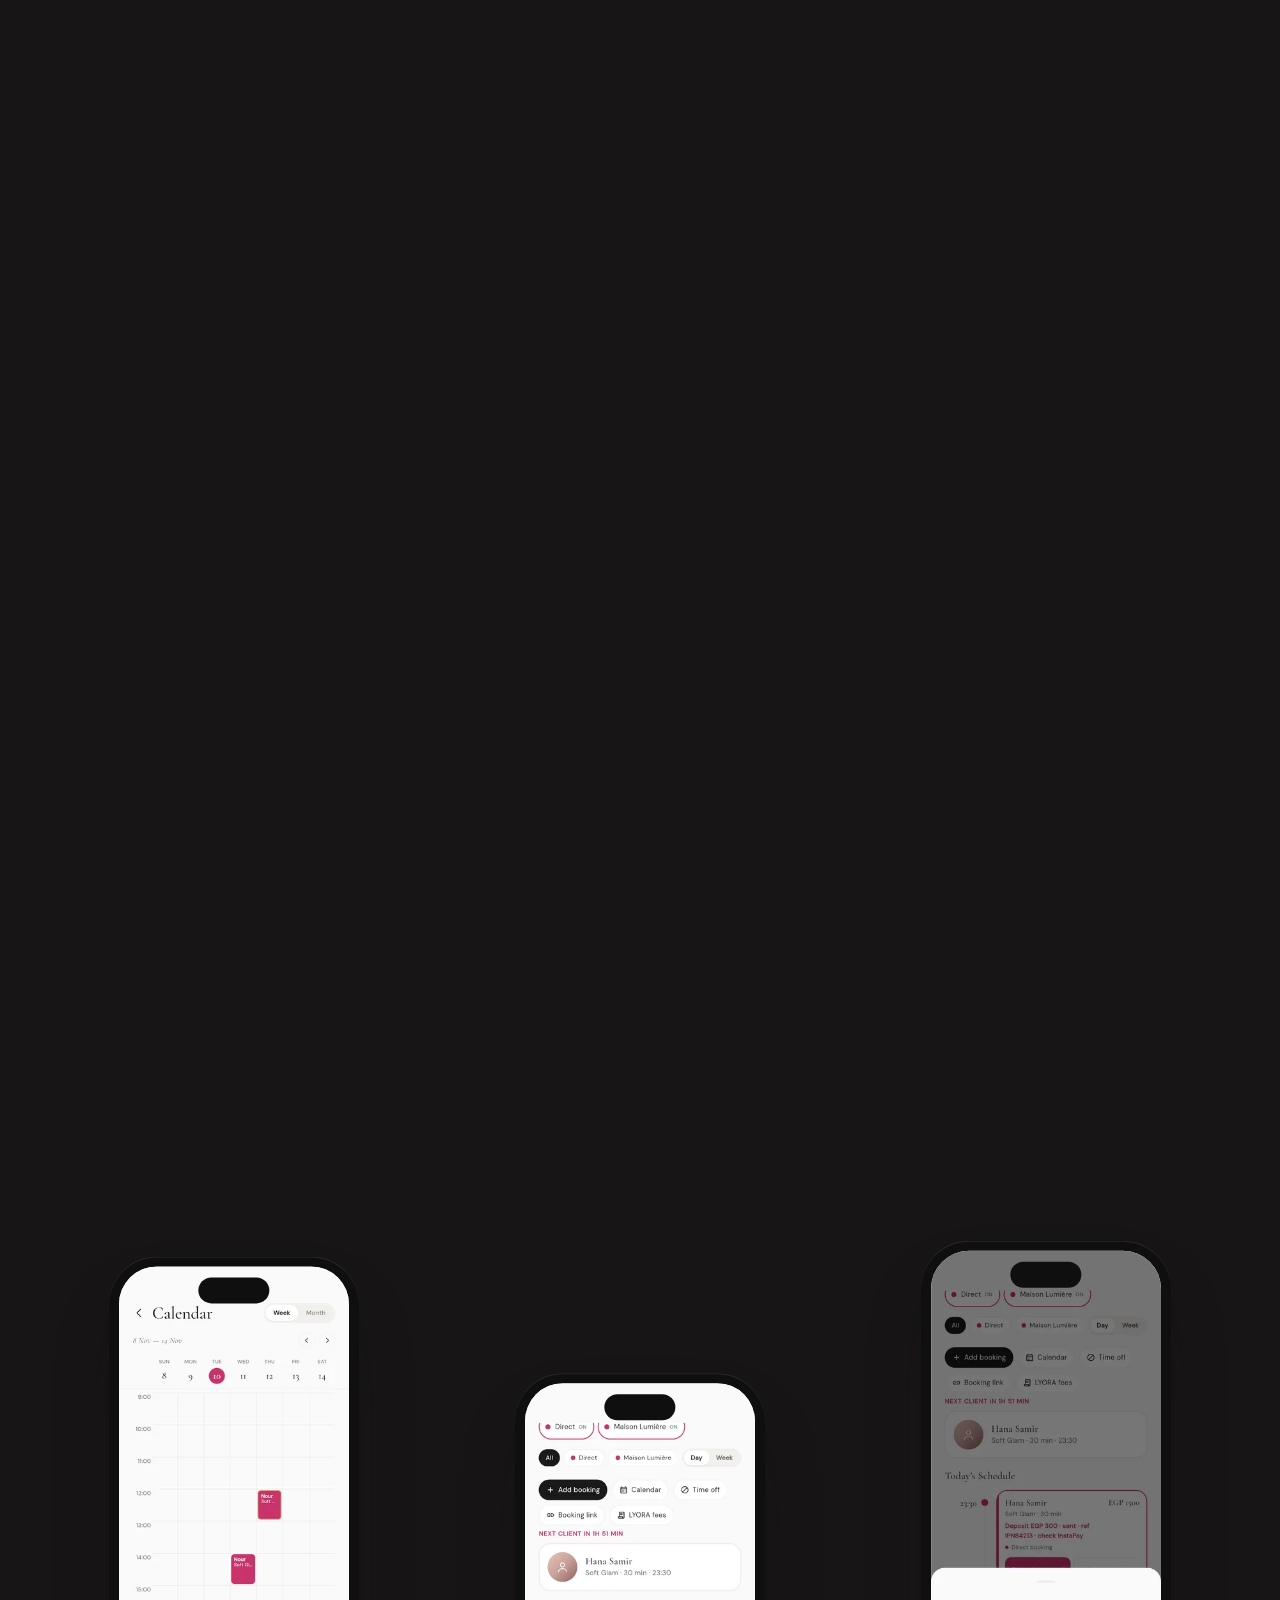
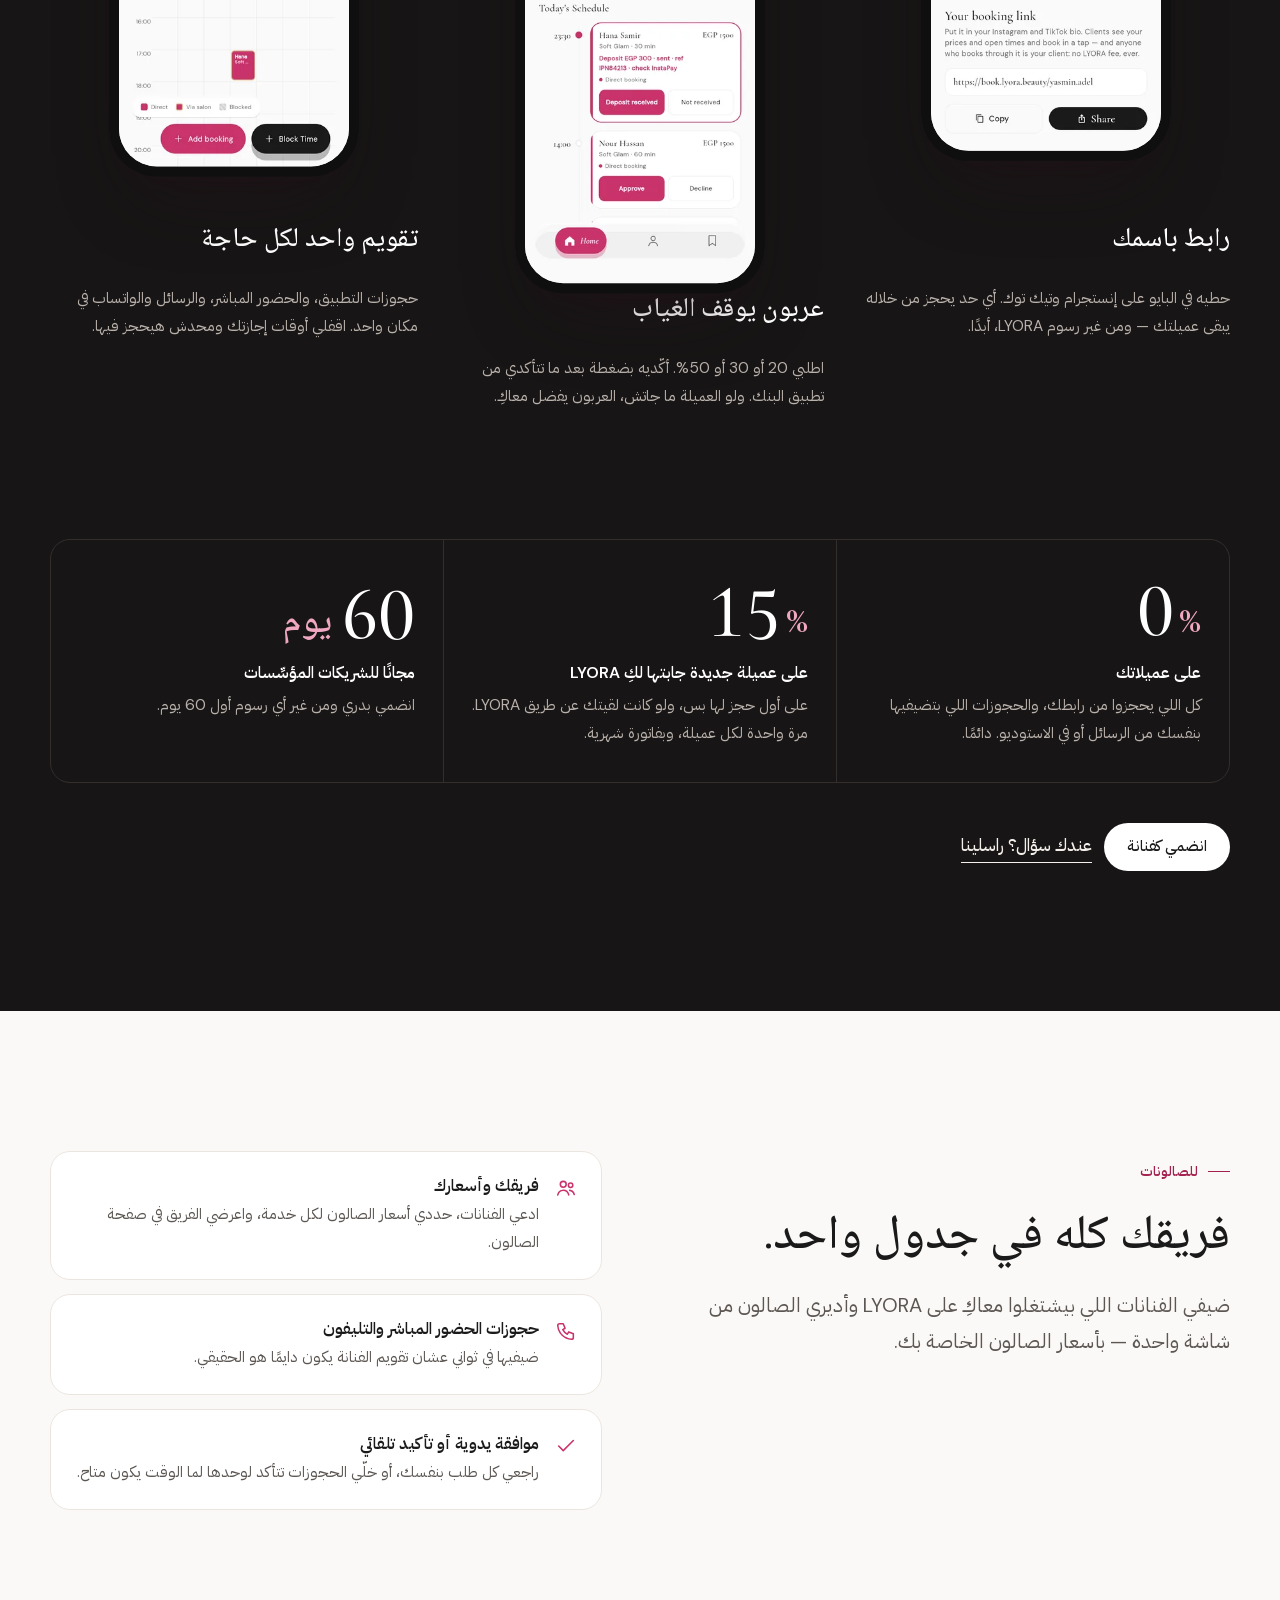
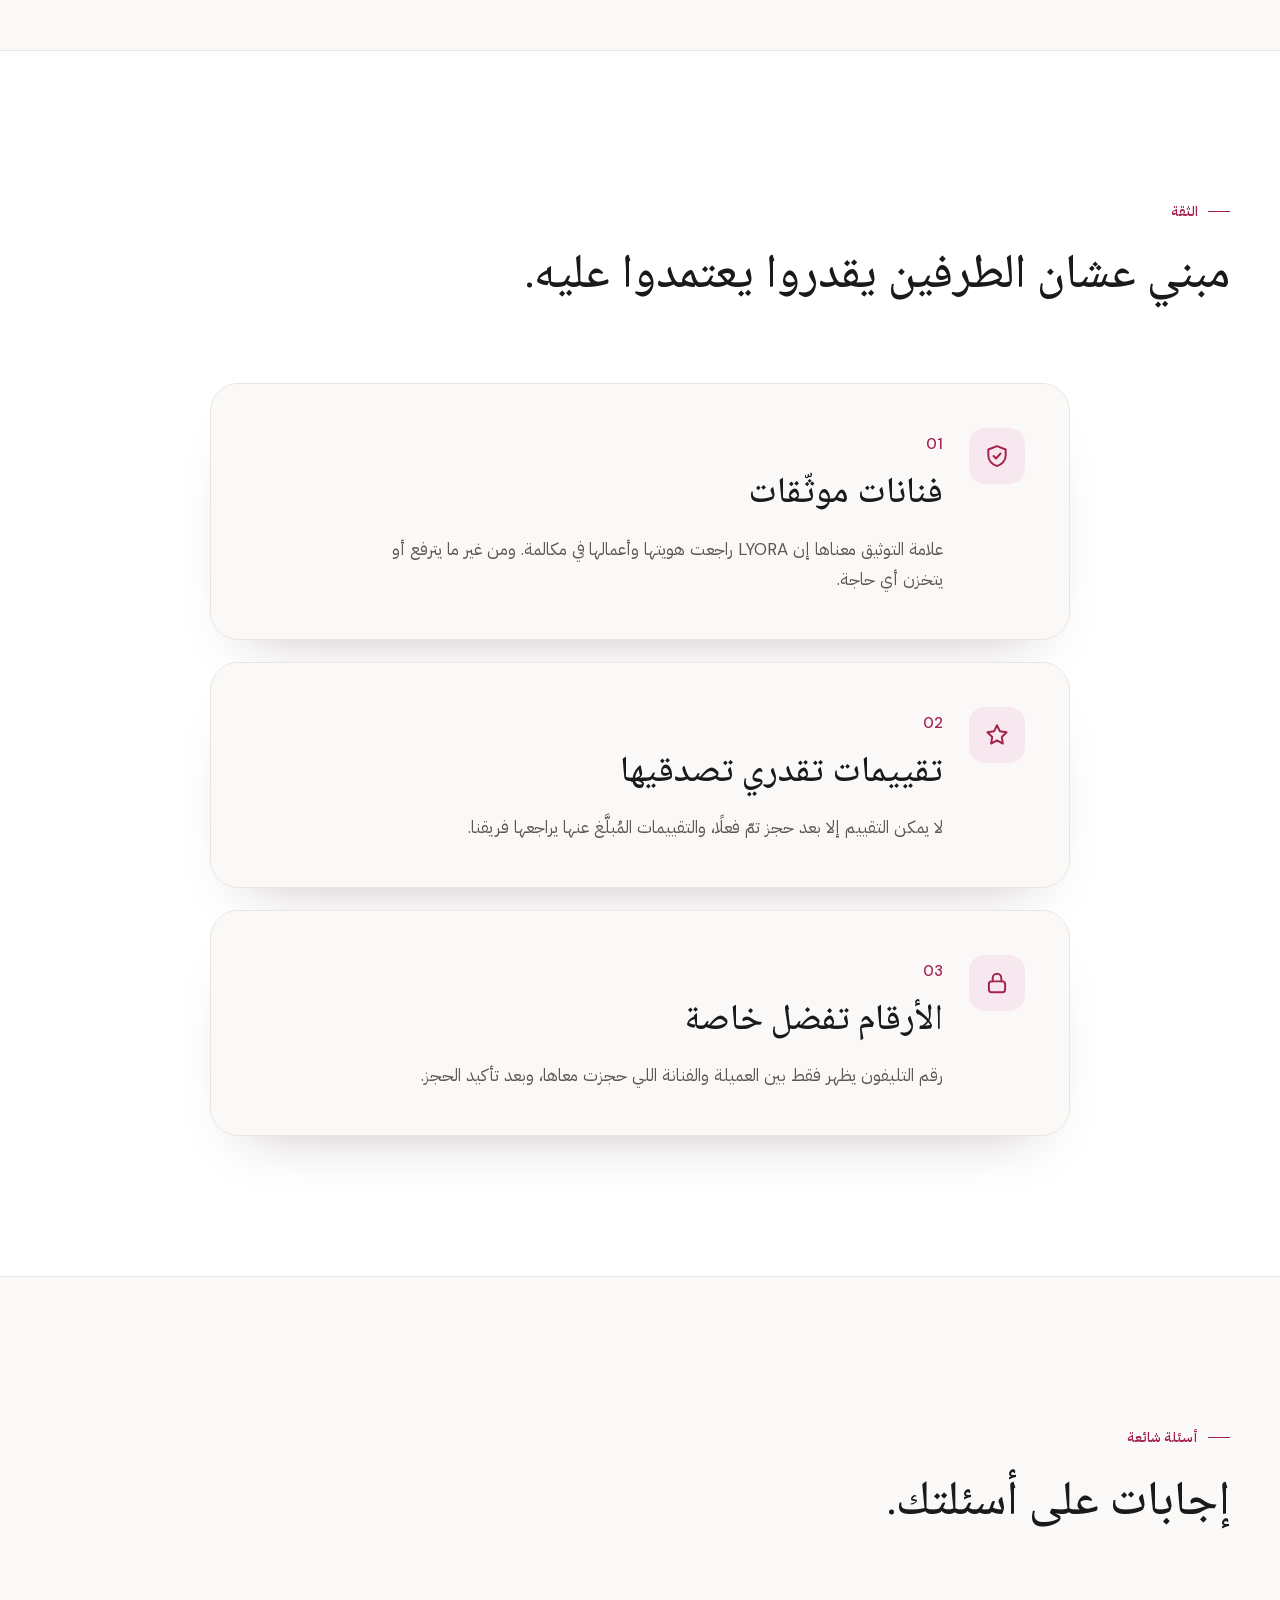
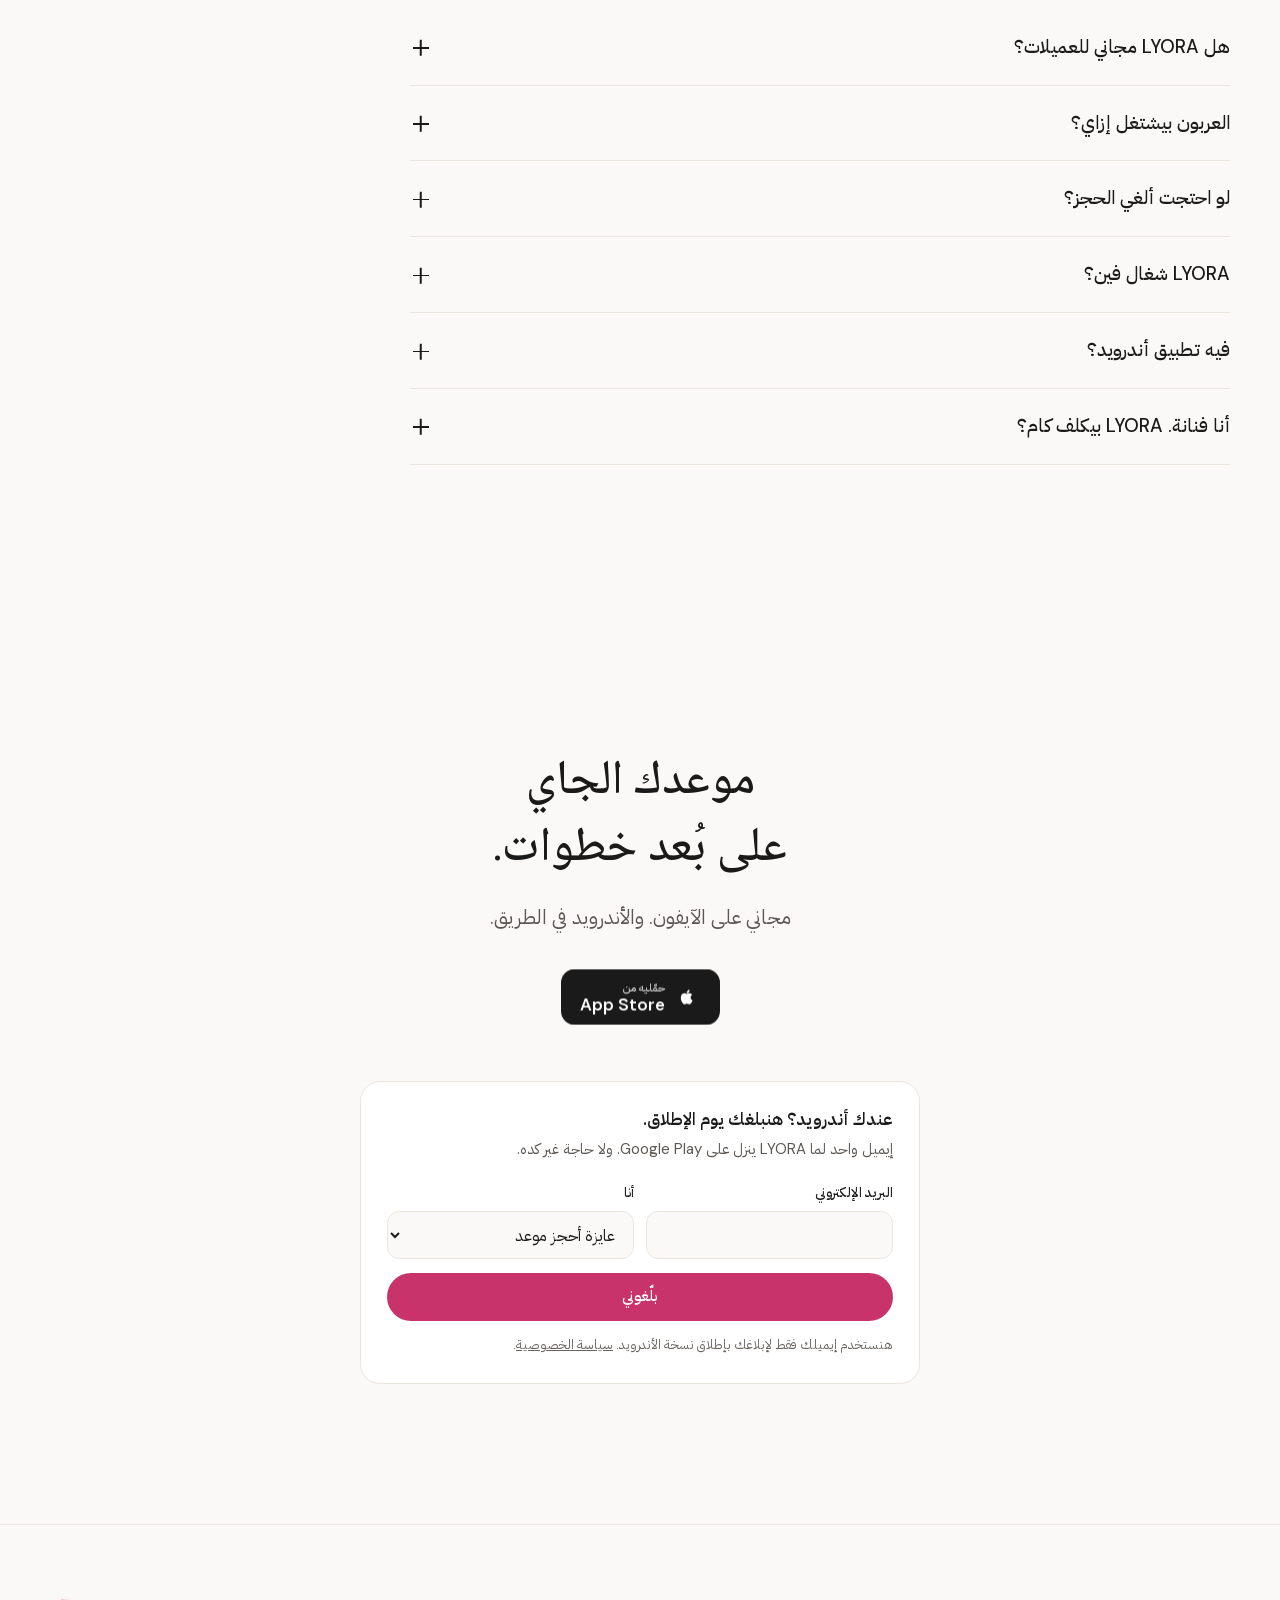
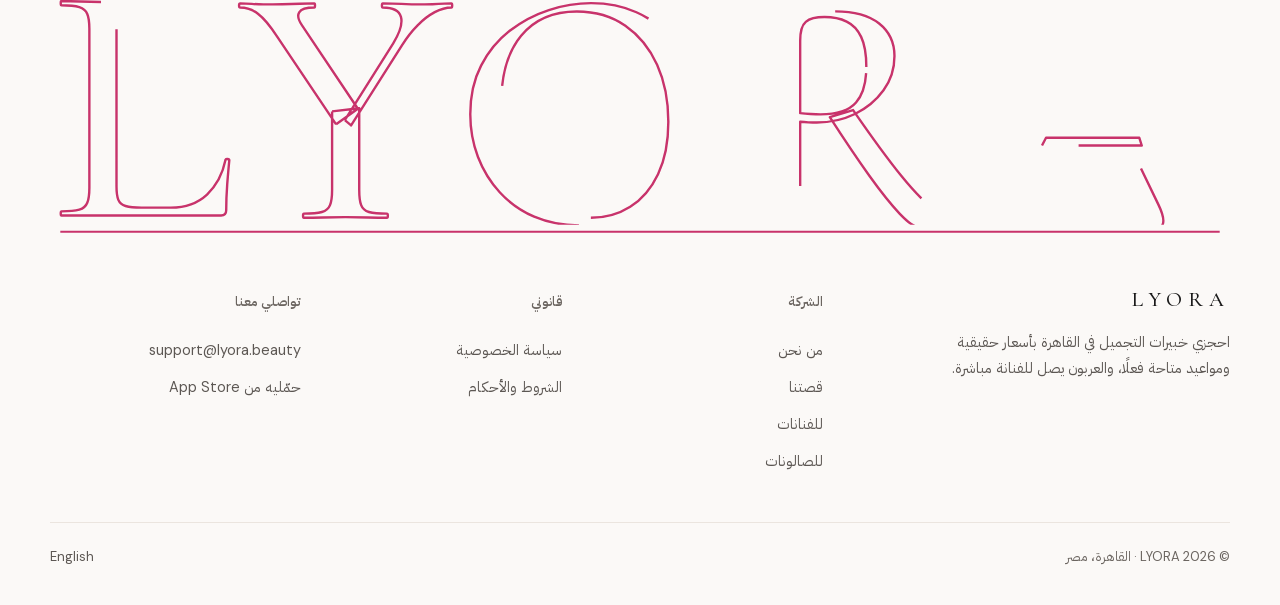
==== commit 0ee0b32c: "Rebuild footer wordmark animation; add WhatsApp chat button Wordmark: the old scroll-scrubbed backgr" ====
--- a/ar/index.html
+++ b/ar/index.html
@@ -394,7 +394,7 @@
 
 <footer class="site-footer">
   <div class="wrap">
-    <div class="giant" aria-hidden="true">LYORA</div>
+    <div class="giant" aria-hidden="true"><svg class="giant-svg" viewBox="0 60 688 162" focusable="false"><text x="0" y="200">LYORA</text></svg></div>
     <div class="foot-grid">
       <div class="foot-brand">
         <a class="wordmark" href="/ar/" aria-label="LYORA — الصفحة الرئيسية">LYORA</a>
@@ -429,6 +429,7 @@
     </div>
   </div>
 </footer>
+<a class="wa-fab" href="https://wa.me/201002027807?text=%D8%A3%D9%87%D9%84%D9%8B%D8%A7%20LYORA%D8%8C%20%D8%B9%D9%86%D8%AF%D9%8A%20%D8%B3%D8%A4%D8%A7%D9%84." target="_blank" rel="noopener" aria-label="كلّمي LYORA على واتساب"><span class="wa-ic"><svg viewBox="0 0 24 24" fill="none" stroke="currentColor" stroke-width="1.7" stroke-linecap="round" stroke-linejoin="round" aria-hidden="true"><path d="M3.6 20.4l1.2-4.3A8.6 8.6 0 1 1 8 19.3z"/><path d="M9 8.6c.2-.5.5-.6.8-.6h.5c.2 0 .4.1.5.4l.7 1.6c.1.2 0 .5-.1.7l-.5.6c.6 1.2 1.6 2.2 2.8 2.8l.6-.5c.2-.2.5-.2.7-.1l1.6.7c.3.1.4.3.4.5v.5c0 .3-.1.6-.6.8-.6.3-1.5.4-2.7-.1a9.3 9.3 0 0 1-4.6-4.6c-.5-1.2-.4-2.1-.1-2.7z" fill="currentColor" stroke="none"/></svg></span><span class="wa-label">كلّمينا واتساب</span></a>
 
 <script src="/assets/vendor/gsap.min.js" defer></script>
 <script src="/assets/vendor/ScrollTrigger.min.js" defer></script>
--- a/assets/site.css
+++ b/assets/site.css
@@ -500,12 +500,44 @@
 .foot-bottom a { color: var(--ink-2); }
 .foot-bottom a:hover { color: var(--ink); text-decoration: underline; }
 @media (max-width: 860px) { .foot-grid { grid-template-columns: 1fr 1fr; } .foot-brand { grid-column: 1 / -1; } }
-.giant {
-  font: 500 clamp(90px, 23vw, 340px)/.82 "Cormorant Garamond", serif; letter-spacing: .04em; text-align: center;
-  margin: 10px 0 34px; direction: ltr; user-select: none;
-  background: linear-gradient(90deg, var(--rose) 0 var(--fill, 100%), transparent var(--fill, 100%));
-  -webkit-background-clip: text; background-clip: text; color: transparent;
-  -webkit-text-stroke: 1px color-mix(in srgb, var(--ink) 35%, transparent);
+/* Footer wordmark: static SVG (solid rose); motion.js splits it into letters and plays
+   line → rise + outline trace → ink fill, once, when it scrolls into view. */
+.giant { margin: 6px 0 40px; direction: ltr; user-select: none; -webkit-user-select: none; }
+.giant-svg { display: block; width: 100%; height: auto; overflow: visible; }
+.giant-svg text { font: 500 200px "Cormorant Garamond", serif; letter-spacing: .04em; fill: var(--rose); }
+.giant-svg .gl { stroke: var(--rose); stroke-width: 1.4; stroke-linejoin: round; paint-order: stroke; }
+.giant-svg stop { stop-color: var(--rose); }
+.giant-line { stroke: var(--rose); stroke-width: 1.2; }
+
+/* WhatsApp chat button (all pages). Hidden until motion.js arms it and the visitor scrolls
+   past the hero; without JS it fades in after 3 s via the keyframe fallback. */
+.wa-fab {
+  position: fixed; inset-inline-end: clamp(14px, 2.4vw, 28px); bottom: clamp(14px, 2.4vw, 28px); z-index: 45;
+  display: flex; align-items: center; gap: 10px; padding-block: 6px; padding-inline: 6px 18px; border-radius: 999px;
+  background: #171515; color: #fff; text-decoration: none; font: 600 14.5px/1 var(--sans);
+  box-shadow: 0 18px 40px -16px rgba(23,21,21,.6);
+  opacity: 0; visibility: hidden; transform: translateY(calc(100% + 32px)) scale(.9);
+  transition: transform .8s var(--ease-out), opacity .45s var(--ease), visibility 0s .8s, box-shadow .3s;
+  animation: wa-fallback 0s 3s forwards;
+}
+@keyframes wa-fallback { to { opacity: 1; visibility: visible; transform: none; } }
+.wa-fab.armed { animation: none; }
+.wa-fab.armed.show { opacity: 1; visibility: visible; transform: none; transition-delay: 0s; }
+.wa-fab.armed.show:hover { transform: translateY(-3px); box-shadow: 0 22px 44px -16px rgba(23,21,21,.7); }
+.wa-fab:focus-visible { outline: 2px solid var(--rose); outline-offset: 3px; }
+.wa-ic { position: relative; flex: none; width: 44px; height: 44px; border-radius: 50%; background: #25d366; color: #fff; display: grid; place-items: center; }
+.wa-ic svg { width: 24px; height: 24px; }
+.wa-ic::after { content: ""; position: absolute; inset: 0; border-radius: 50%; border: 2px solid #25d366; opacity: 0; pointer-events: none; }
+.wa-fab.armed.show .wa-ic::after { animation: wa-ring 1.8s .6s var(--ease-out) 2; }
+@keyframes wa-ring { from { transform: scale(1); opacity: .75; } to { transform: scale(1.75); opacity: 0; } }
+@media (max-width: 640px) {
+  .wa-fab { padding: 4px; background: #25d366; }
+  .wa-ic { width: 50px; height: 50px; }
+  .wa-label { display: none; }
+}
+@media (prefers-reduced-motion: reduce) {
+  .wa-fab { transition: opacity .2s, visibility 0s; }
+  .wa-fab.armed.show .wa-ic::after { animation: none; }
 }
 
 /* ── Subpages: About, Our story, Terms ────────────────────────────────── */
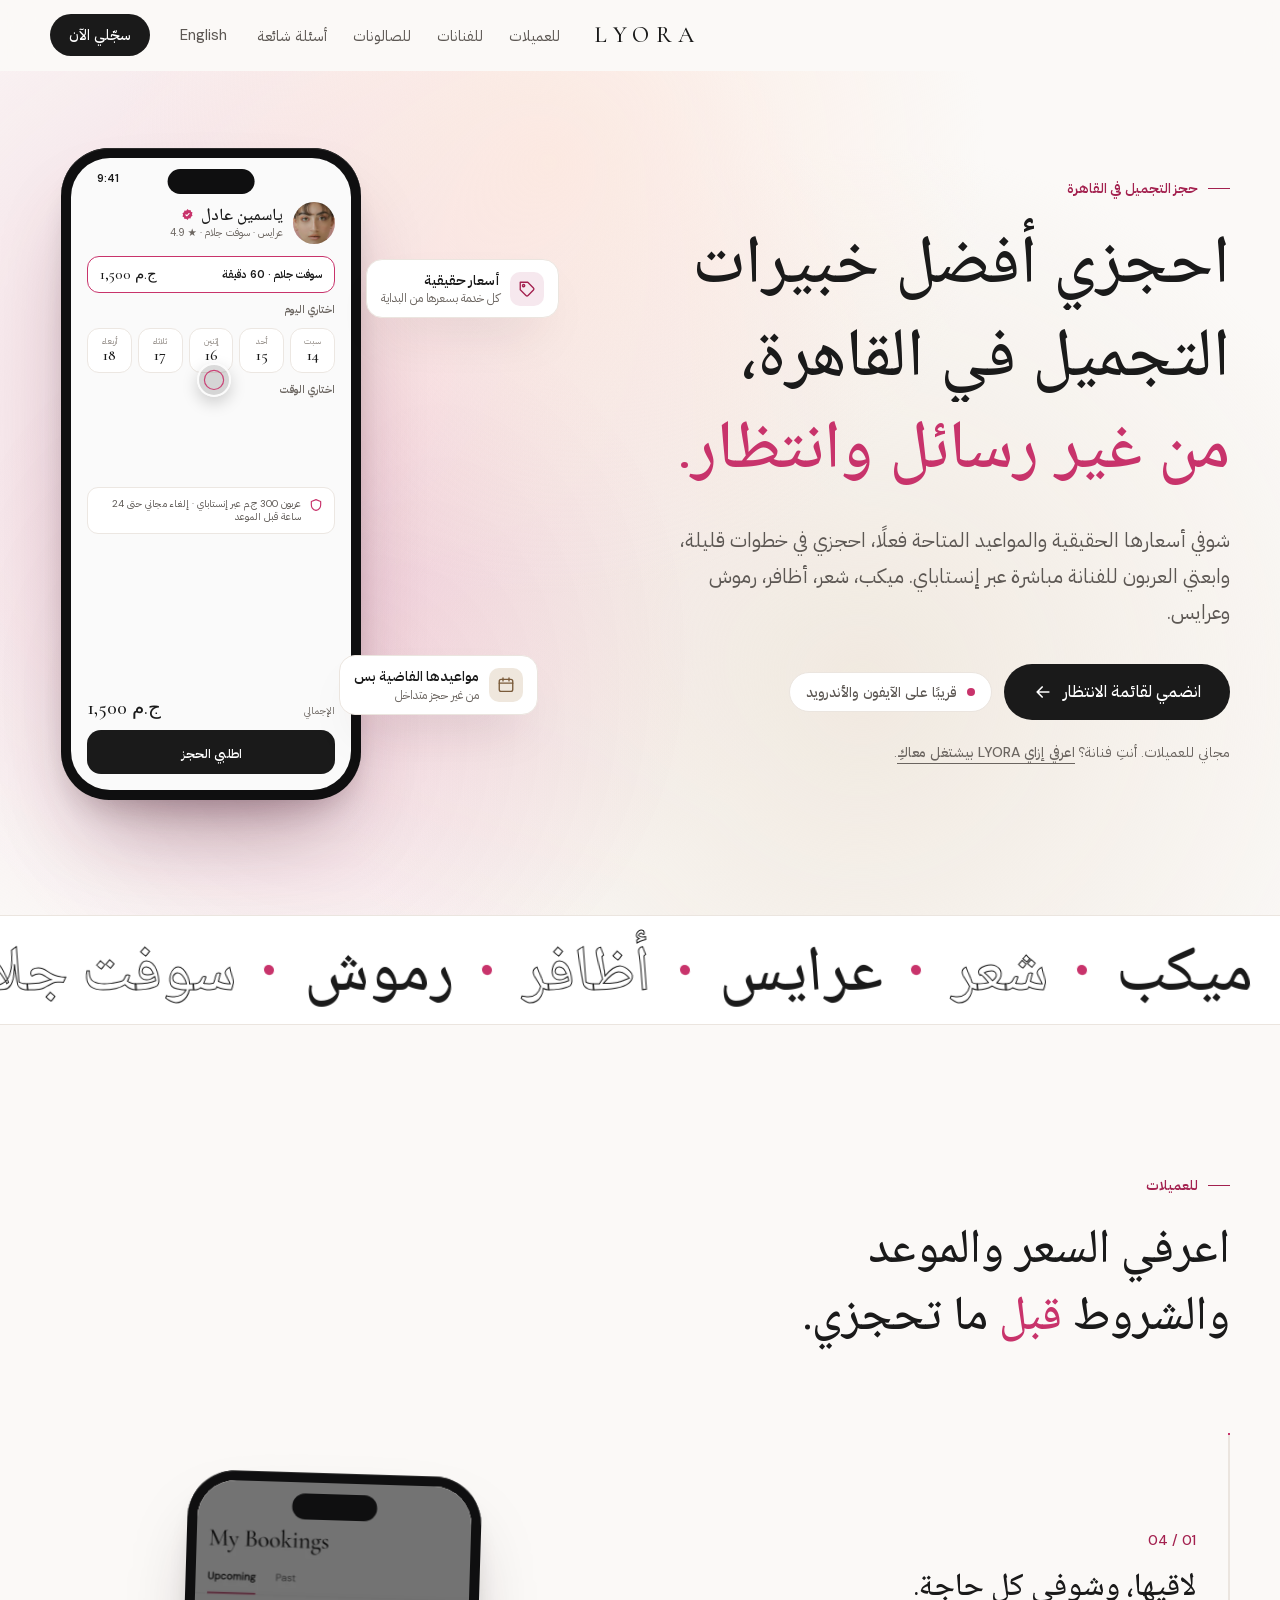
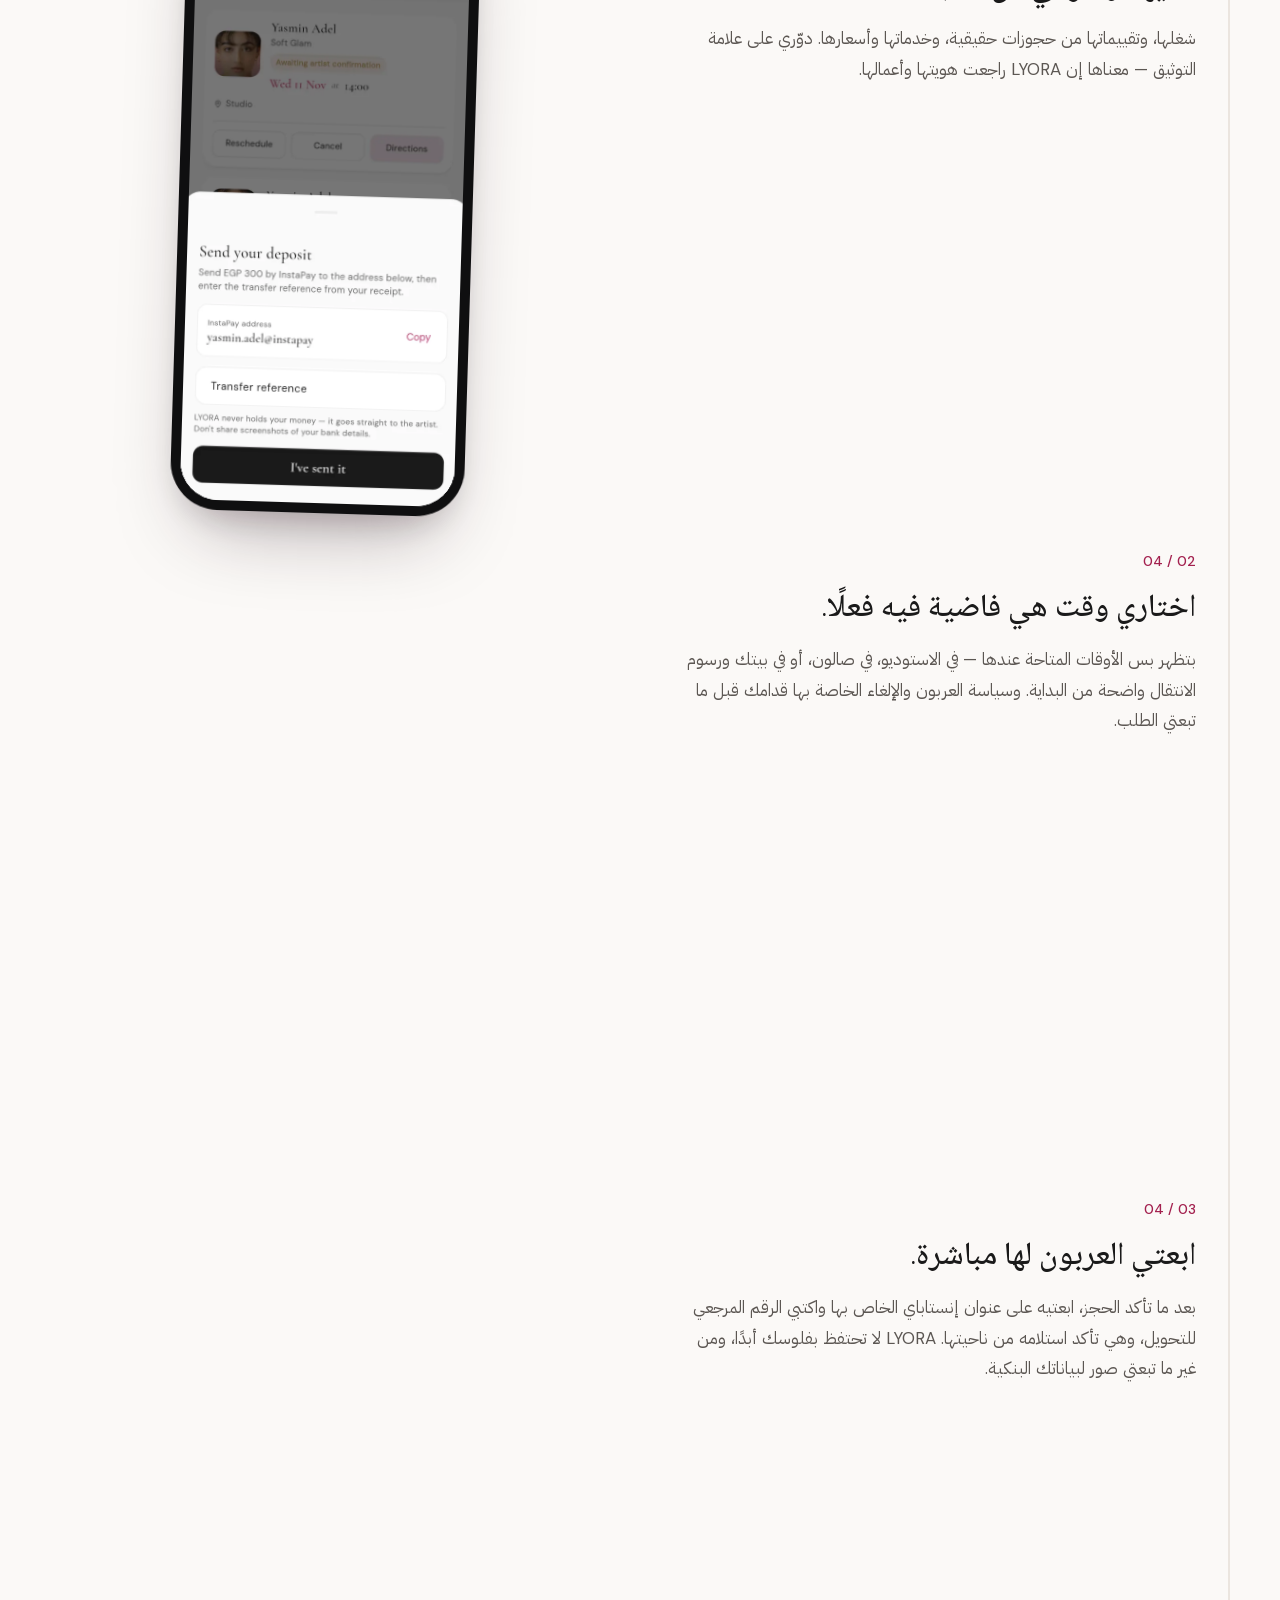
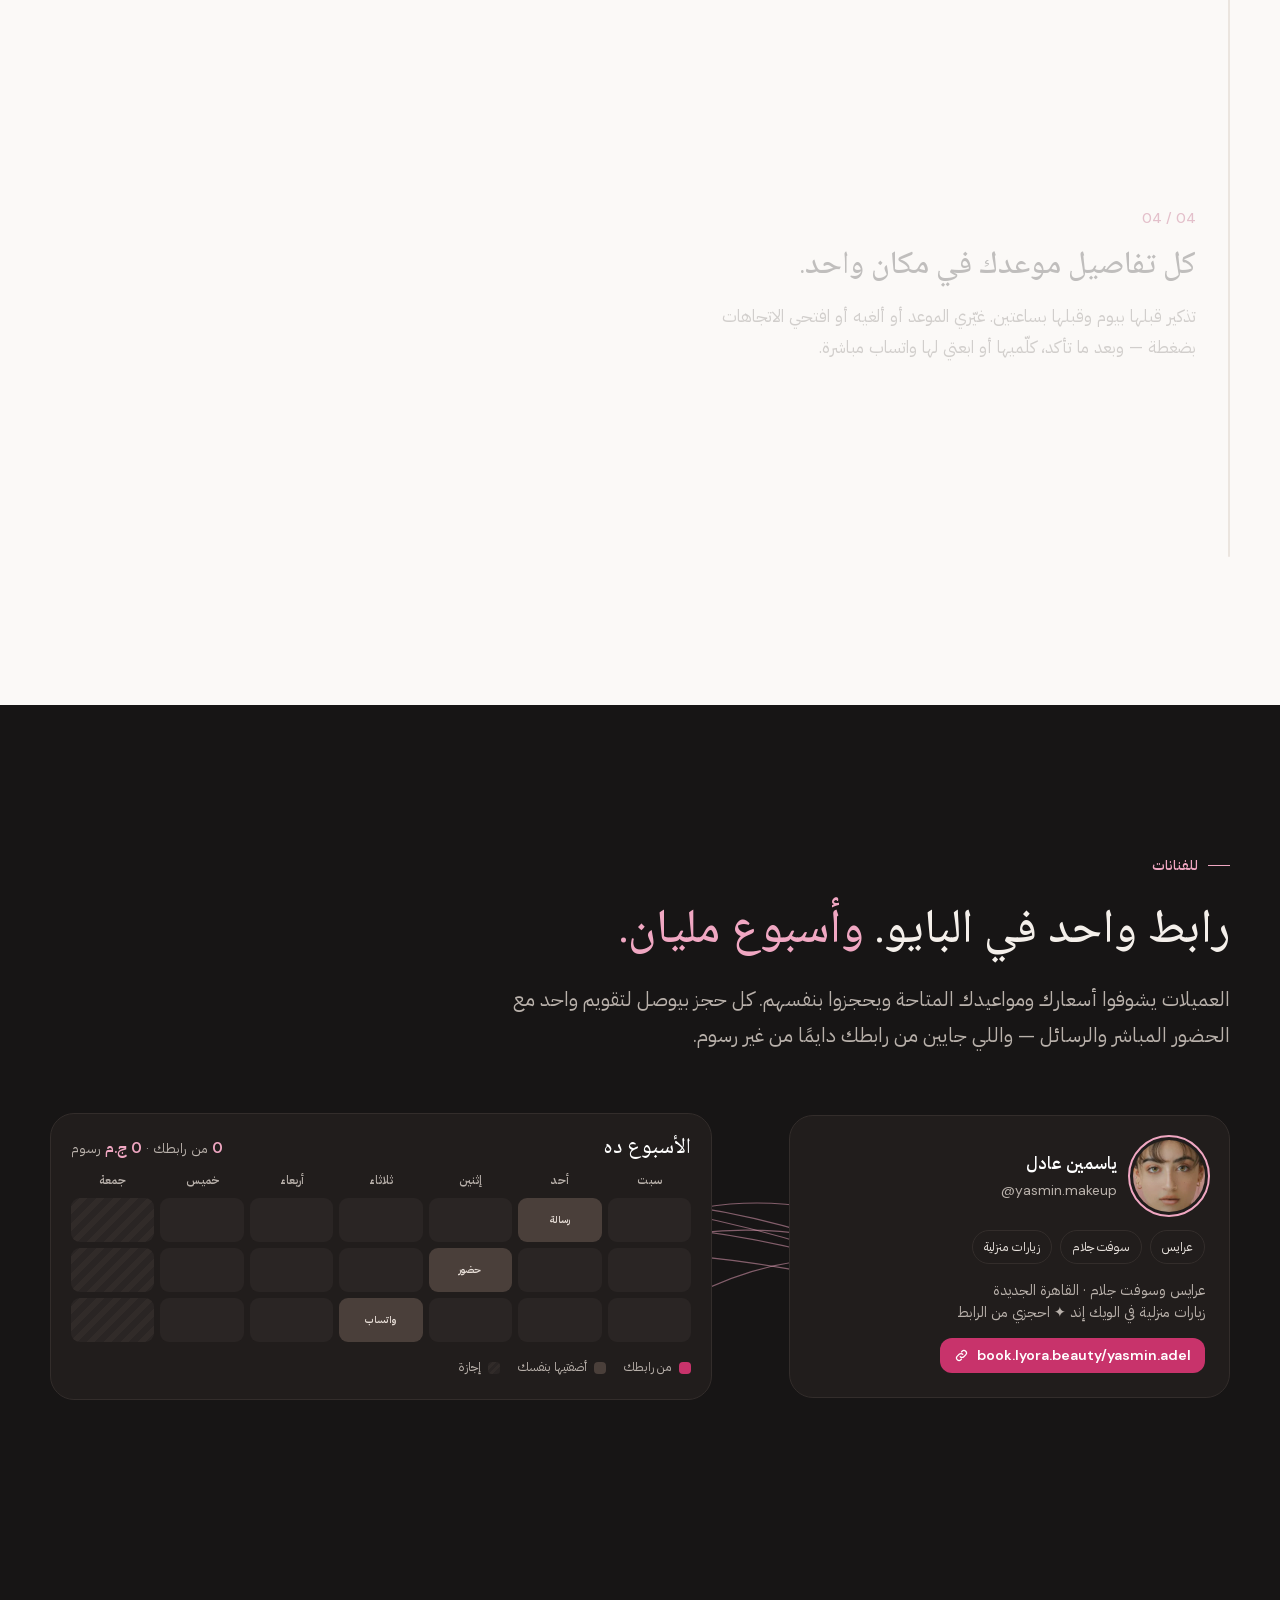
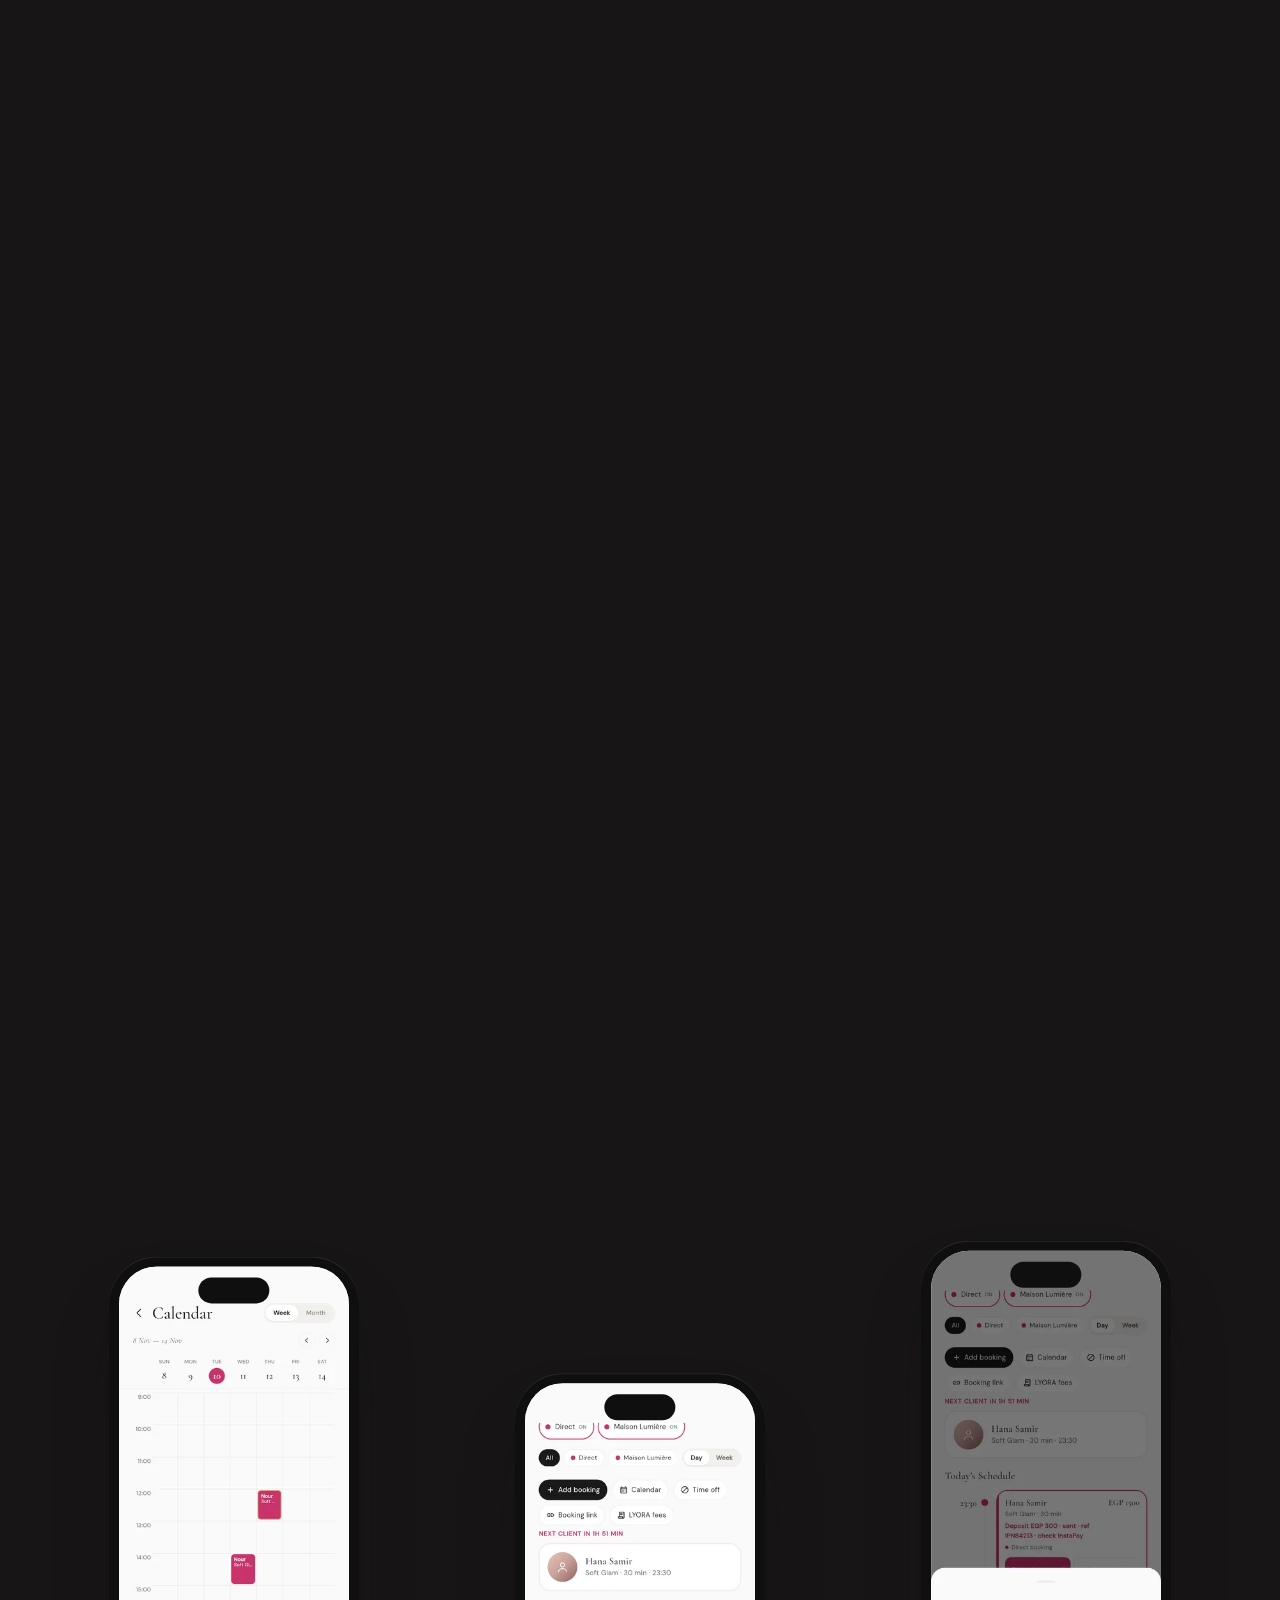
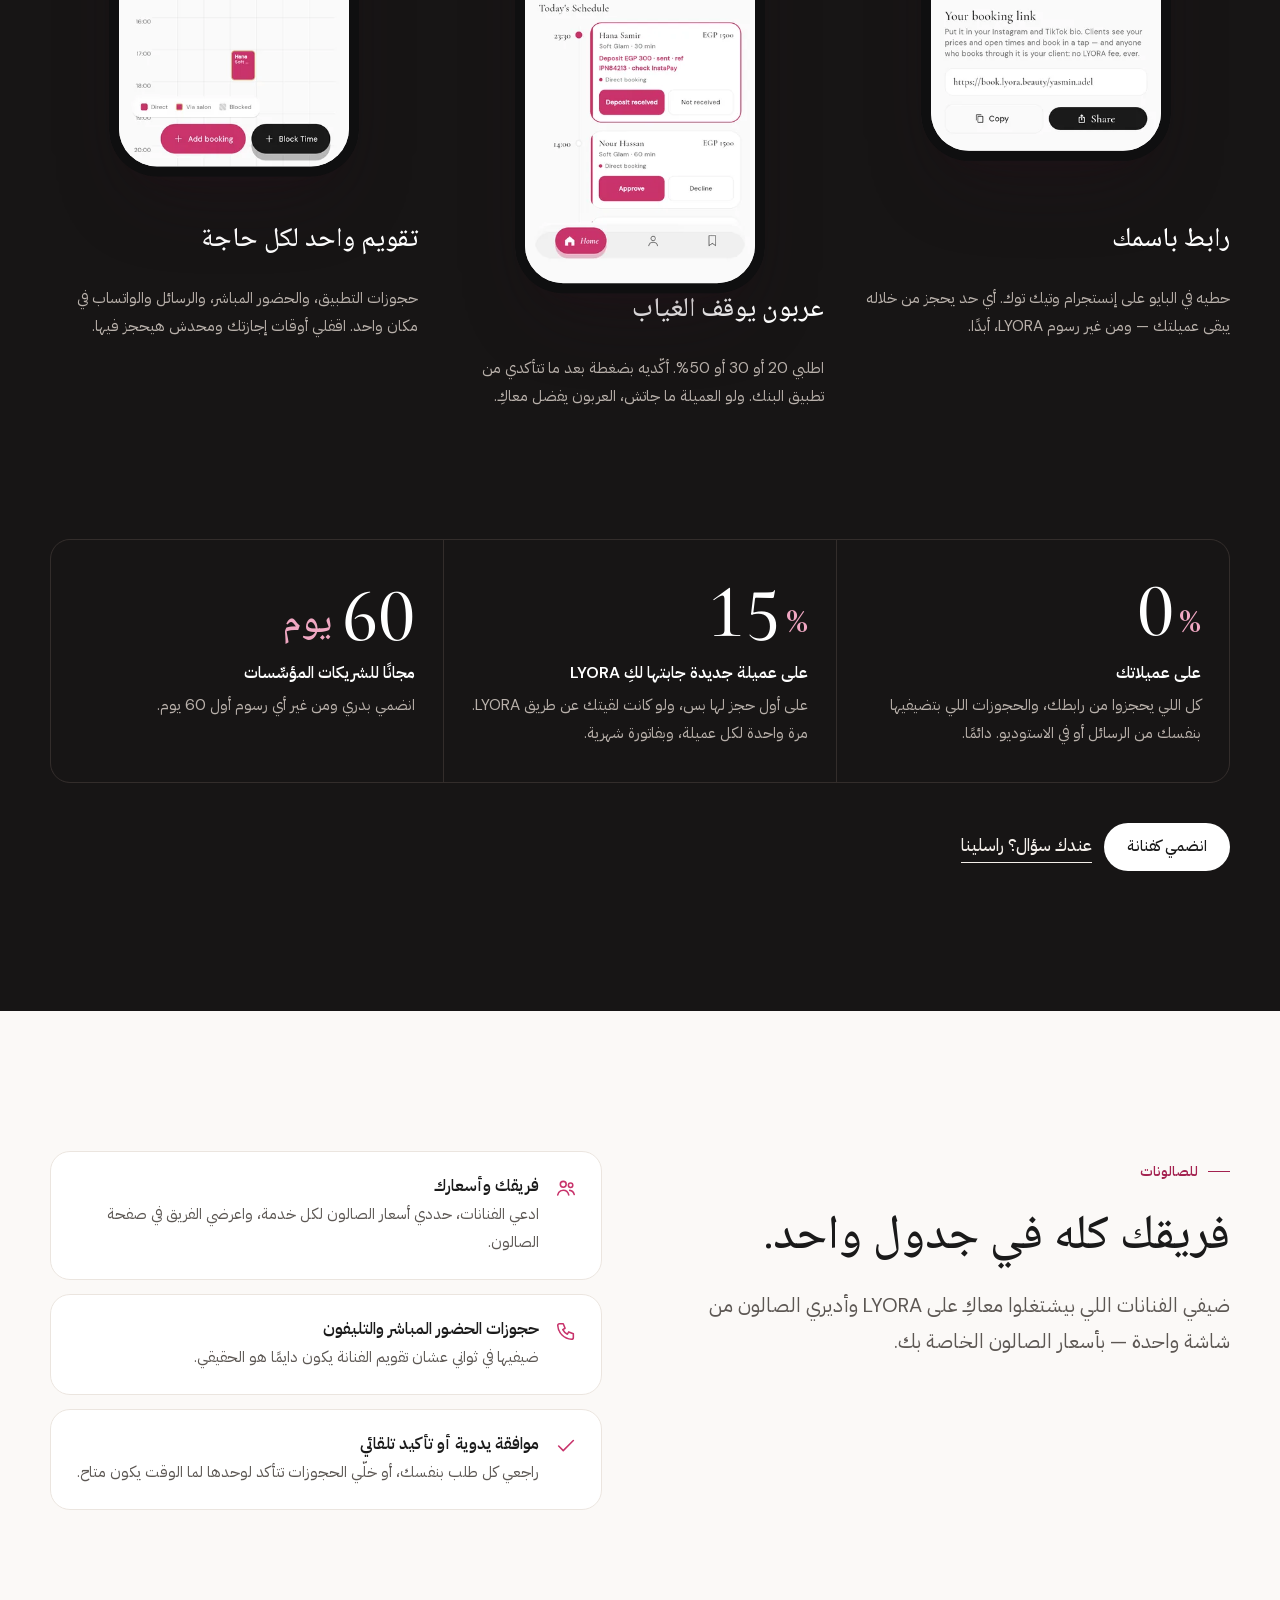
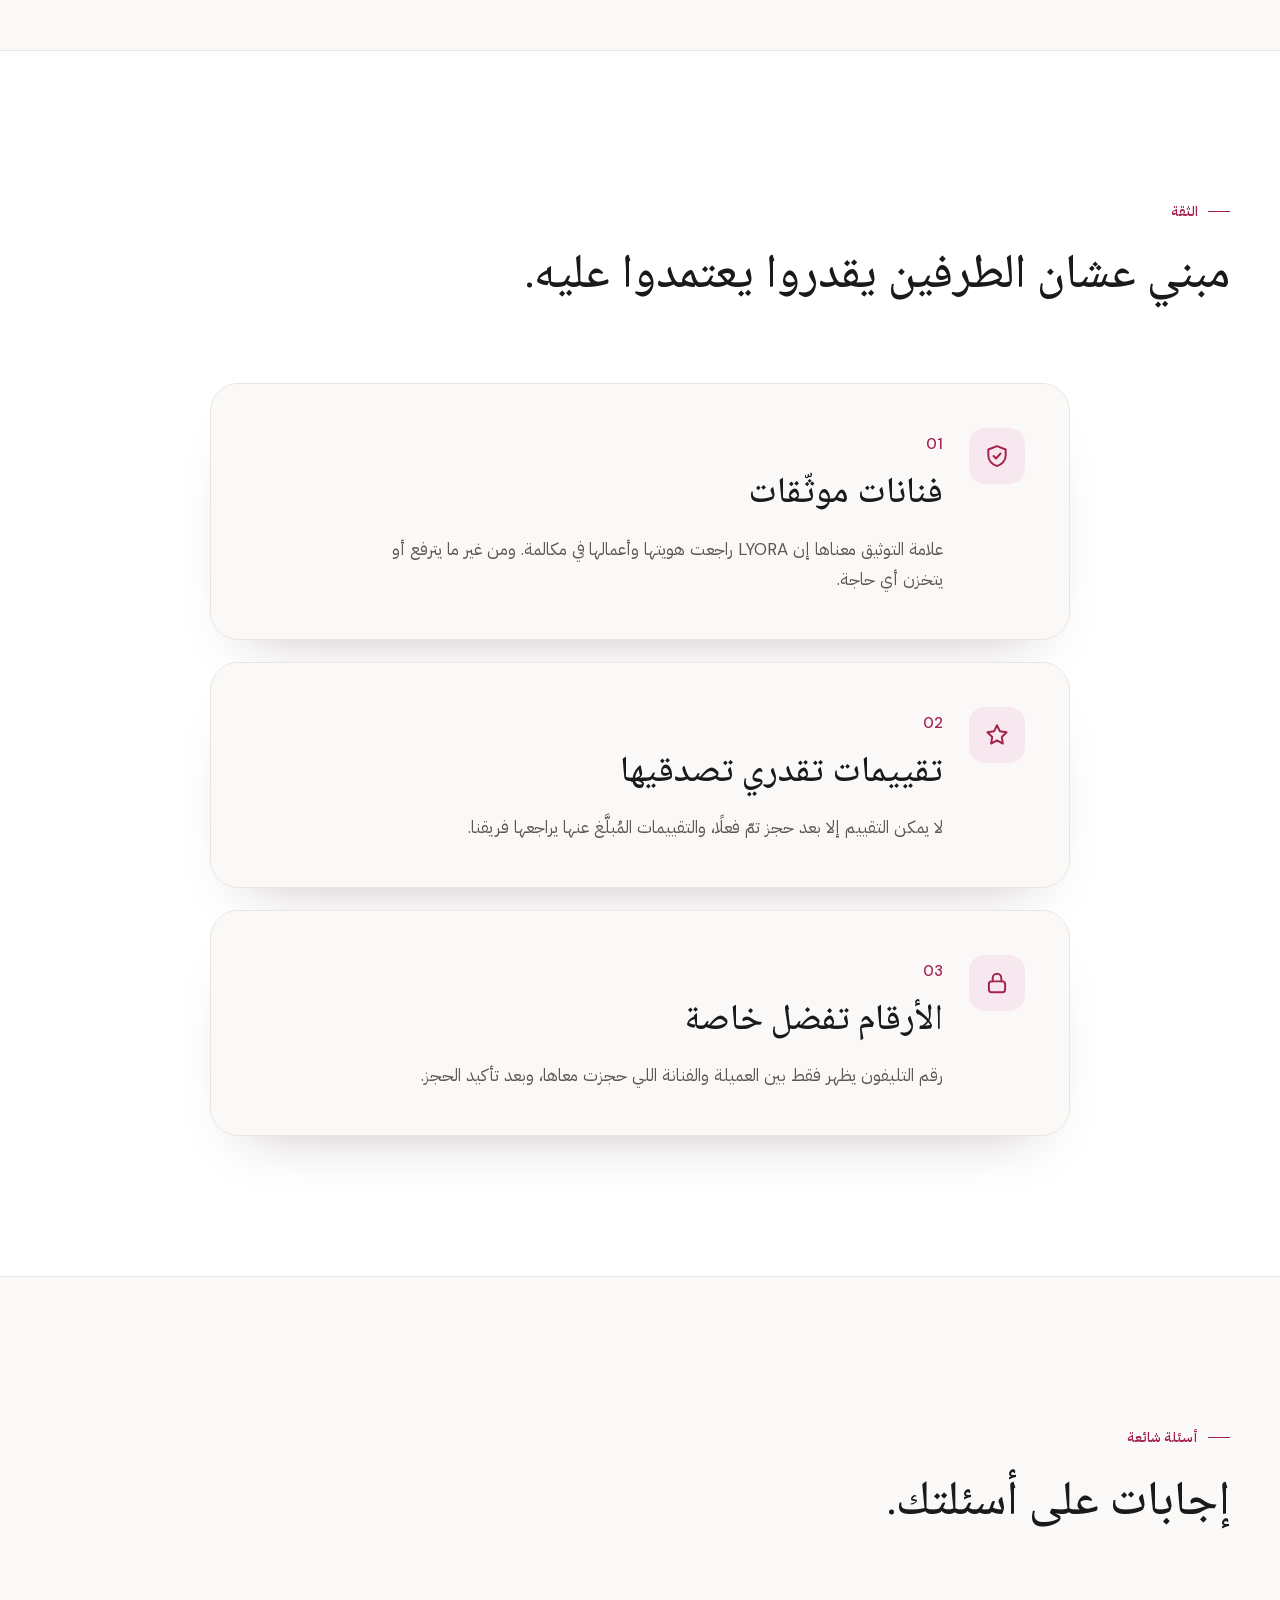
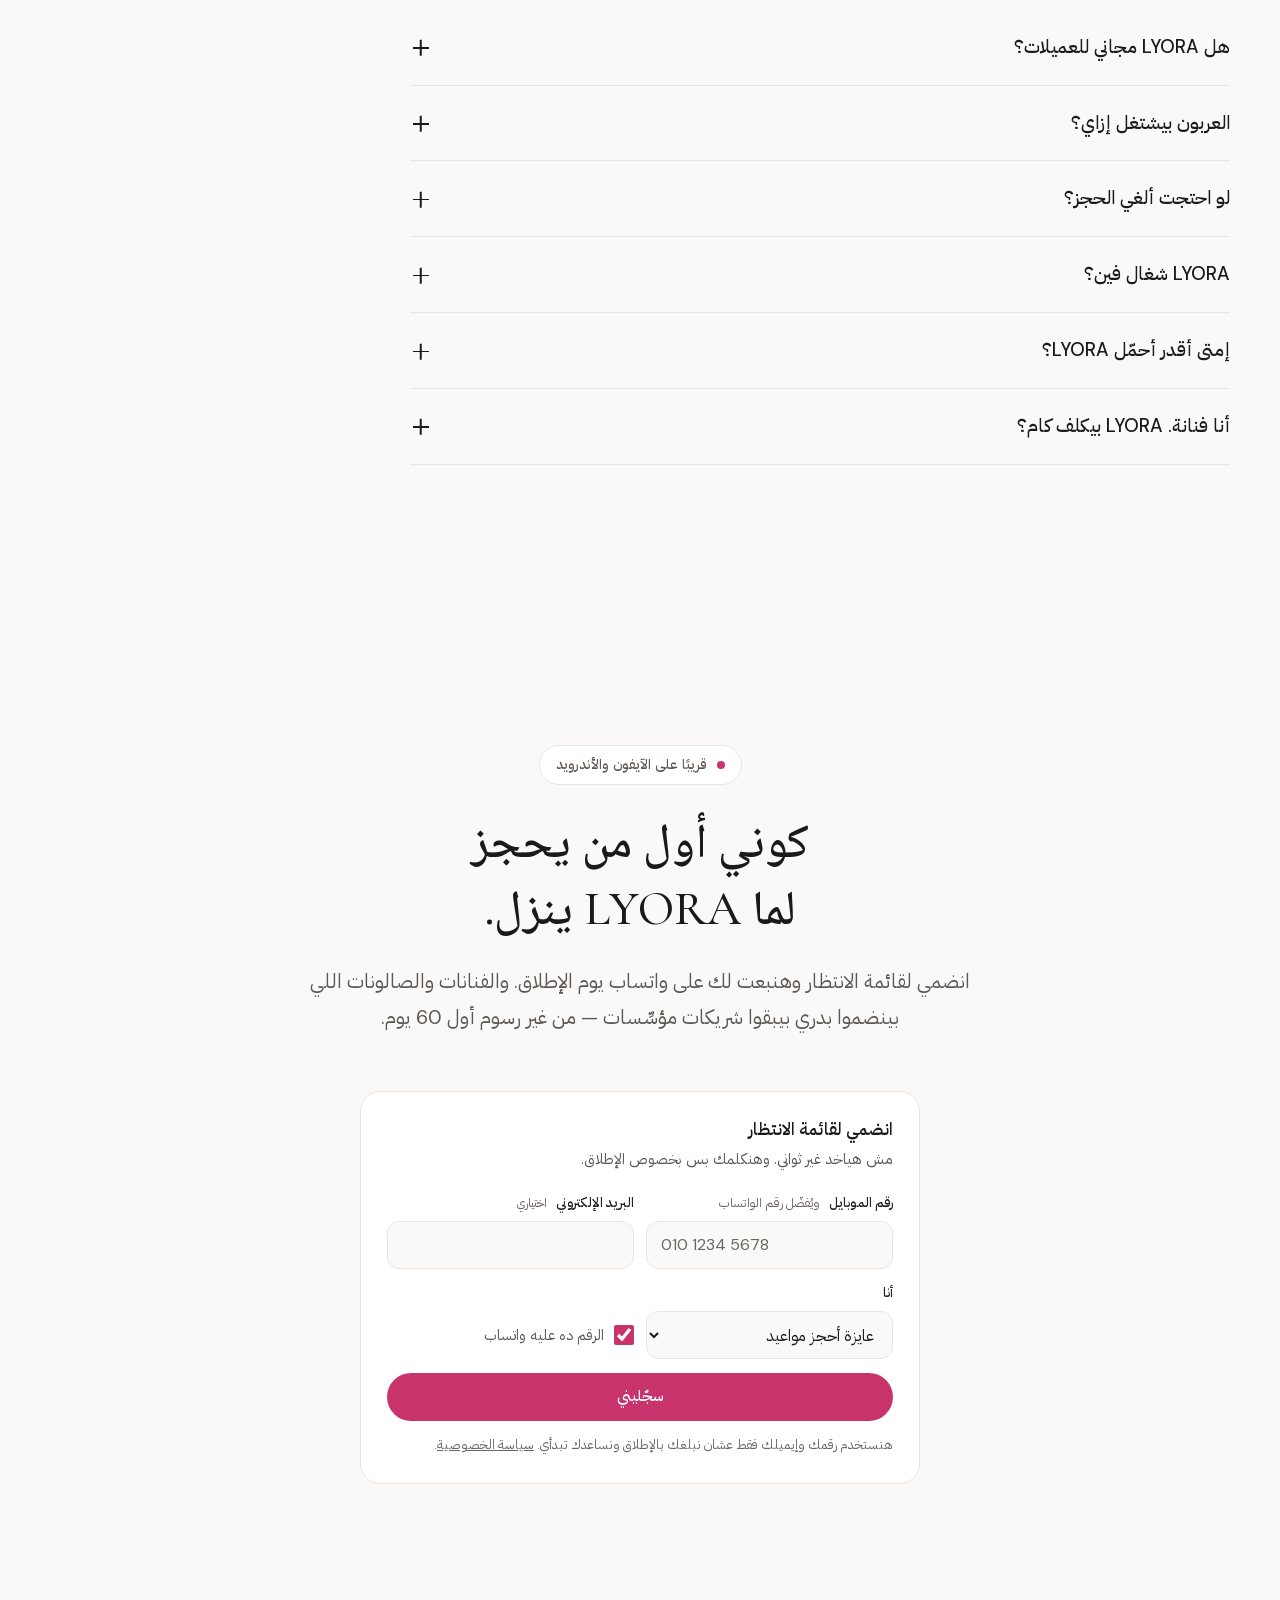
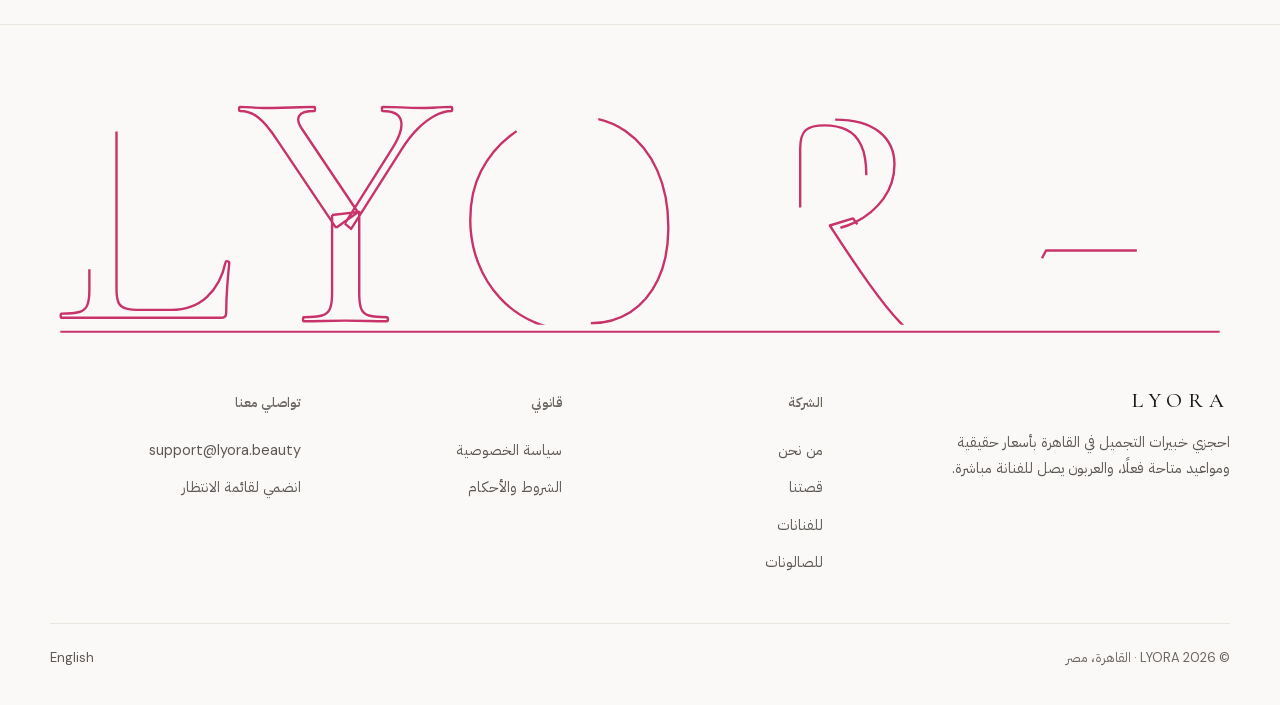
==== commit 8f937ba8: "Pre-launch: waitlist with phone numbers, no store claims, new WhatsApp - The app isn't in the stores" ====
--- a/ar/index.html
+++ b/ar/index.html
@@ -34,8 +34,7 @@
 {
   "@context": "https://schema.org",
   "@graph": [
-    { "@type": "Organization", "@id": "https://lyora.beauty/#organization", "name": "LYORA", "url": "https://lyora.beauty/", "logo": "https://lyora.beauty/assets/lyora-icon.png", "email": "support@lyora.beauty", "areaServed": "Cairo, Egypt" },
-    { "@type": "MobileApplication", "name": "LYORA", "operatingSystem": "iOS", "applicationCategory": "LifestyleApplication", "inLanguage": ["ar", "en"], "offers": { "@type": "Offer", "price": "0", "priceCurrency": "EGP" }, "url": "https://apps.apple.com/app/id6783791717", "publisher": { "@id": "https://lyora.beauty/#organization" } }
+    { "@type": "Organization", "@id": "https://lyora.beauty/#organization", "name": "LYORA", "url": "https://lyora.beauty/", "logo": "https://lyora.beauty/assets/lyora-icon.png", "email": "support@lyora.beauty", "areaServed": "Cairo, Egypt" }
   ]
 }
 </script>
@@ -54,7 +53,7 @@
       <li class="lang-mobile"><a href="/" lang="en" hreflang="en">English</a></li>
     </ul>
     <a class="lang lang-desktop" href="/" lang="en" hreflang="en">English</a>
-    <a class="btn btn-ink" href="#download">حمّلي التطبيق</a>
+    <a class="btn btn-ink" href="#waitlist">سجّلي الآن</a>
     <button class="menu-btn" type="button" aria-label="القائمة" aria-expanded="false" aria-controls="nav-links">
       <svg viewBox="0 0 24 24" fill="none" stroke="currentColor" stroke-width="1.8" stroke-linecap="round" aria-hidden="true"><path d="M4 7h16M4 12h16M4 17h16"/></svg>
     </button>
@@ -76,14 +75,8 @@
         </h1>
         <p class="lede">شوفي أسعارها الحقيقية والمواعيد المتاحة فعلًا، احجزي في خطوات قليلة، وابعتي العربون للفنانة مباشرة عبر إنستاباي. ميكب، شعر، أظافر، رموش وعرايس.</p>
         <div class="cta-row">
-          <a class="btn btn-ink store magnetic" href="https://apps.apple.com/app/id6783791717" rel="noopener">
-            <svg viewBox="0 0 24 24" fill="currentColor" aria-hidden="true"><path d="M16.37 12.6c-.02-2.2 1.8-3.26 1.88-3.31-1.03-1.5-2.62-1.7-3.18-1.73-1.35-.14-2.64.8-3.33.8-.69 0-1.74-.78-2.87-.76-1.47.02-2.83.86-3.59 2.18-1.53 2.66-.39 6.6 1.1 8.76.73 1.05 1.6 2.24 2.73 2.2 1.1-.05 1.51-.71 2.84-.71 1.32 0 1.7.71 2.86.69 1.18-.02 1.93-1.07 2.65-2.13.84-1.22 1.18-2.4 1.2-2.46-.03-.01-2.3-.88-2.33-3.53zM14.2 6.13c.6-.73 1.01-1.75.9-2.76-.87.04-1.92.58-2.54 1.31-.56.64-1.05 1.68-.92 2.67.97.07 1.96-.49 2.56-1.22z"/></svg>
-            <span><small>حمّليه من</small><b>App Store</b></span>
-          </a>
-          <span class="btn btn-line store" aria-disabled="true">
-            <svg viewBox="0 0 24 24" fill="none" stroke="currentColor" stroke-width="1.6" aria-hidden="true"><path d="M5 3.8v16.4c0 .5.5.8 1 .6l13.2-7.6c.5-.3.5-1 0-1.3L6 3.2c-.5-.2-1 .1-1 .6z"/></svg>
-            <span><small>قريبًا على</small><b>Google Play</b></span>
-          </span>
+          <a class="btn btn-ink btn-lg magnetic" href="#waitlist">انضمي لقائمة الانتظار<svg viewBox="0 0 24 24" fill="none" stroke="currentColor" stroke-width="2" stroke-linecap="round" stroke-linejoin="round" aria-hidden="true"><path d="M5 12h14M13 6l6 6-6 6"/></svg></a>
+          <span class="soon"><i aria-hidden="true"></i>قريبًا على الآيفون والأندرويد</span>
         </div>
         <p class="hero-note">مجاني للعميلات. أنتِ فنانة؟ <a class="link-arrow" href="#artists">اعرفي إزاي LYORA بيشتغل معاكِ</a>.</p>
       </div>
@@ -281,7 +274,7 @@
         </div>
       </div>
       <div class="cta-row">
-        <a class="btn btn-light magnetic" href="https://apps.apple.com/app/id6783791717" rel="noopener">انضمي كفنانة</a>
+        <a class="btn btn-light magnetic" href="#waitlist" data-role="Artist">انضمي كفنانة</a>
         <a class="link-arrow" href="mailto:support@lyora.beauty?subject=Joining%20LYORA%20as%20an%20artist">عندك سؤال؟ راسلينا</a>
       </div>
     </div>
@@ -348,45 +341,46 @@
         <details><summary>العربون بيشتغل إزاي؟<span class="pm" aria-hidden="true"></span></summary><div class="answer"><p>بعض الفنانات بيطلبوا عربون لتثبيت الموعد. بعد ما تأكد حجزك، بتبعتيه على عنوان إنستاباي الخاص بها وتكتبي الرقم المرجعي في التطبيق. الفلوس بتروح لها مباشرة — LYORA لا تحتفظ بها أبدًا.</p></div></details>
         <details><summary>لو احتجت ألغي الحجز؟<span class="pm" aria-hidden="true"></span></summary><div class="answer"><p>كل فنانة بتحدد وقت إلغاء مجاني — قبل الموعد بـ 12 أو 24 أو 48 ساعة — وبتشوفيه قبل ما تحجزي. لو ألغيتِ في الوقت ده العربون بيرجع لك، وبعده بتطبق سياستها.</p></div></details>
         <details><summary>LYORA شغال فين؟<span class="pm" aria-hidden="true"></span></summary><div class="answer"><p>بنبدأ في القاهرة. والفنانات اللي بيقدموا زيارات منزلية ممكن ييجوا لك — هتلاقي ده في صفحتها.</p></div></details>
-        <details><summary>فيه تطبيق أندرويد؟<span class="pm" aria-hidden="true"></span></summary><div class="answer"><p>قريبًا على Google Play. سيبي إيميلك تحت وهنبلغك يوم نزوله.</p></div></details>
+        <details><summary>إمتى أقدر أحمّل LYORA؟<span class="pm" aria-hidden="true"></span></summary><div class="answer"><p>LYORA هينزل قريب على الآيفون والأندرويد. سجّلي رقمك في قائمة الانتظار تحت، وهنبعت لك على واتساب يوم ما ينزل.</p></div></details>
         <details><summary>أنا فنانة. LYORA بيكلف كام؟<span class="pm" aria-hidden="true"></span></summary><div class="answer"><p>ولا حاجة على عميلاتك — اللي يحجزوا من رابطك والحجوزات اللي بتضيفيها بنفسك. LYORA بتاخد 15% فقط على أول حجز لعميلة جديدة جبناها لكِ، مرة واحدة لكل عميلة، بفاتورة شهرية. والشريكات المؤسِّسات من غير رسوم أول 60 يوم.</p></div></details>
       </div>
     </div>
   </section>
 
-  <!-- ═══ Download ═══ -->
-  <section class="section download" id="download" aria-labelledby="download-title">
+  <!-- ═══ Waitlist (the app isn't in the stores yet) ═══ -->
+  <section class="section download" id="waitlist" aria-labelledby="waitlist-title">
     <div class="wrap">
       <div data-reveal>
-        <h2 class="h2" id="download-title">موعدك الجاي على بُعد خطوات.</h2>
-        <p class="lede">مجاني على الآيفون. والأندرويد في الطريق.</p>
-        <div class="cta-row">
-          <a class="btn btn-ink store magnetic" href="https://apps.apple.com/app/id6783791717" rel="noopener">
-            <svg viewBox="0 0 24 24" fill="currentColor" aria-hidden="true"><path d="M16.37 12.6c-.02-2.2 1.8-3.26 1.88-3.31-1.03-1.5-2.62-1.7-3.18-1.73-1.35-.14-2.64.8-3.33.8-.69 0-1.74-.78-2.87-.76-1.47.02-2.83.86-3.59 2.18-1.53 2.66-.39 6.6 1.1 8.76.73 1.05 1.6 2.24 2.73 2.2 1.1-.05 1.51-.71 2.84-.71 1.32 0 1.7.71 2.86.69 1.18-.02 1.93-1.07 2.65-2.13.84-1.22 1.18-2.4 1.2-2.46-.03-.01-2.3-.88-2.33-3.53zM14.2 6.13c.6-.73 1.01-1.75.9-2.76-.87.04-1.92.58-2.54 1.31-.56.64-1.05 1.68-.92 2.67.97.07 1.96-.49 2.56-1.22z"/></svg>
-            <span><small>حمّليه من</small><b>App Store</b></span>
-          </a>
-        </div>
+        <span class="soon"><i aria-hidden="true"></i>قريبًا على الآيفون والأندرويد</span>
+        <h2 class="h2" id="waitlist-title">كوني أول من يحجز لما LYORA ينزل.</h2>
+        <p class="lede">انضمي لقائمة الانتظار وهنبعت لك على واتساب يوم الإطلاق. والفنانات والصالونات اللي بينضموا بدري بيبقوا شريكات مؤسِّسات — من غير رسوم أول 60 يوم.</p>
       </div>
       <div class="notify" data-reveal>
-        <h3>عندك أندرويد؟ هنبلغك يوم الإطلاق.</h3>
-        <p>إيميل واحد لما LYORA ينزل على Google Play. ولا حاجة غير كده.</p>
-        <form id="notify-form" action="https://docs.google.com/forms/d/e/1FAIpQLSeDZtMh4oizTAiCWTDdrhZZs3nA7Vpc5B5o_A4CYUccoJpkTA/formResponse" method="POST" target="notify-frame">
+        <h3>انضمي لقائمة الانتظار</h3>
+        <p>مش هياخد غير ثواني. وهنكلمك بس بخصوص الإطلاق.</p>
+        <form id="notify-form" action="https://europe-west1-lyora-prod.cloudfunctions.net/joinWaitlist" method="POST" data-phone-msg="اكتبي رقم موبايل زي 010 1234 5678.">
+          <input type="hidden" name="lang" value="ar">
+          <input type="hidden" name="page" value="/ar/">
           <div class="form-row">
-            <div class="field"><label for="nf-email">البريد الإلكتروني</label><input id="nf-email" type="email" name="entry.905072472" autocomplete="email" dir="ltr" required></div>
-            <div class="field"><label for="nf-role">أنا</label>
-              <select id="nf-role" name="entry.1811299792" required>
-                <option value="Client">عايزة أحجز موعد</option>
+            <div class="field"><label for="wl-phone">رقم الموبايل <small>ويُفضّل رقم الواتساب</small></label><input id="wl-phone" type="tel" name="phone" inputmode="tel" autocomplete="tel" placeholder="010 1234 5678" dir="ltr" required></div>
+            <div class="field"><label for="wl-email">البريد الإلكتروني <small>اختياري</small></label><input id="wl-email" type="email" name="email" autocomplete="email" dir="ltr"></div>
+          </div>
+          <div class="form-row">
+            <div class="field"><label for="wl-role">أنا</label>
+              <select id="wl-role" name="role" required>
+                <option value="Client">عايزة أحجز مواعيد</option>
                 <option value="Artist">فنانة تجميل</option>
                 <option value="Salon">صاحبة صالون</option>
               </select>
             </div>
+            <label class="check"><input type="checkbox" name="whatsapp" value="on" checked><span>الرقم ده عليه واتساب</span></label>
           </div>
           <div class="hp" aria-hidden="true"><label>اتركيه فارغًا <input type="text" name="_honey" tabindex="-1" autocomplete="off"></label></div>
-          <button class="btn btn-rose" type="submit">بلّغوني</button>
-          <p class="form-note">هنستخدم إيميلك فقط لإبلاغك بإطلاق نسخة الأندرويد. <a href="/ar/privacy.html">سياسة الخصوصية</a>.</p>
-          <p class="form-status" id="notify-status" role="status" aria-live="polite">شكرًا — هنبعت لك إيميل لما LYORA ينزل على Google Play.</p>
+          <button class="btn btn-rose" type="submit">سجّليني</button>
+          <p class="form-note">هنستخدم رقمك وإيميلك فقط عشان نبلغك بالإطلاق ونساعدك تبدأي. <a href="/ar/privacy.html">سياسة الخصوصية</a>.</p>
+          <p class="form-status ok" id="notify-status" role="status" aria-live="polite">تمام! إنتِ في قائمة الانتظار — هنبعت لك على واتساب يوم ما LYORA ينزل.</p>
+          <p class="form-status err" role="alert">الإرسال ما تمّش. <a href="https://wa.me/201027909082?text=%D8%A3%D9%87%D9%84%D9%8B%D8%A7%20LYORA%D8%8C%20%D8%B6%D9%8A%D9%81%D9%88%D9%86%D9%8A%20%D9%84%D9%82%D8%A7%D8%A6%D9%85%D8%A9%20%D8%A7%D9%84%D8%A7%D9%86%D8%AA%D8%B8%D8%A7%D8%B1%20%D9%85%D9%86%20%D9%81%D8%B6%D9%84%D9%83%D9%85." target="_blank" rel="noopener">ابعتي لنا على واتساب</a> وهنضيفك.</p>
         </form>
-        <iframe name="notify-frame" title="إرسال النموذج" hidden></iframe>
       </div>
     </div>
   </section>
@@ -420,7 +414,7 @@
       <div class="foot-col">
         <p class="foot-h">تواصلي معنا</p>
         <a href="mailto:support@lyora.beauty" dir="ltr">support@lyora.beauty</a>
-        <a href="https://apps.apple.com/app/id6783791717" rel="noopener">حمّليه من App Store</a>
+        <a href="/ar/#waitlist">انضمي لقائمة الانتظار</a>
       </div>
     </div>
     <div class="foot-bottom">
@@ -429,7 +423,7 @@
     </div>
   </div>
 </footer>
-<a class="wa-fab" href="https://wa.me/201002027807?text=%D8%A3%D9%87%D9%84%D9%8B%D8%A7%20LYORA%D8%8C%20%D8%B9%D9%86%D8%AF%D9%8A%20%D8%B3%D8%A4%D8%A7%D9%84." target="_blank" rel="noopener" aria-label="كلّمي LYORA على واتساب"><span class="wa-ic"><svg viewBox="0 0 24 24" fill="none" stroke="currentColor" stroke-width="1.7" stroke-linecap="round" stroke-linejoin="round" aria-hidden="true"><path d="M3.6 20.4l1.2-4.3A8.6 8.6 0 1 1 8 19.3z"/><path d="M9 8.6c.2-.5.5-.6.8-.6h.5c.2 0 .4.1.5.4l.7 1.6c.1.2 0 .5-.1.7l-.5.6c.6 1.2 1.6 2.2 2.8 2.8l.6-.5c.2-.2.5-.2.7-.1l1.6.7c.3.1.4.3.4.5v.5c0 .3-.1.6-.6.8-.6.3-1.5.4-2.7-.1a9.3 9.3 0 0 1-4.6-4.6c-.5-1.2-.4-2.1-.1-2.7z" fill="currentColor" stroke="none"/></svg></span><span class="wa-label">كلّمينا واتساب</span></a>
+<a class="wa-fab" href="https://wa.me/201027909082?text=%D8%A3%D9%87%D9%84%D9%8B%D8%A7%20LYORA%D8%8C%20%D8%B9%D9%86%D8%AF%D9%8A%20%D8%B3%D8%A4%D8%A7%D9%84." target="_blank" rel="noopener" aria-label="كلّمي LYORA على واتساب"><span class="wa-ic"><svg viewBox="0 0 24 24" fill="none" stroke="currentColor" stroke-width="1.7" stroke-linecap="round" stroke-linejoin="round" aria-hidden="true"><path d="M3.6 20.4l1.2-4.3A8.6 8.6 0 1 1 8 19.3z"/><path d="M9 8.6c.2-.5.5-.6.8-.6h.5c.2 0 .4.1.5.4l.7 1.6c.1.2 0 .5-.1.7l-.5.6c.6 1.2 1.6 2.2 2.8 2.8l.6-.5c.2-.2.5-.2.7-.1l1.6.7c.3.1.4.3.4.5v.5c0 .3-.1.6-.6.8-.6.3-1.5.4-2.7-.1a9.3 9.3 0 0 1-4.6-4.6c-.5-1.2-.4-2.1-.1-2.7z" fill="currentColor" stroke="none"/></svg></span><span class="wa-label">كلّمينا واتساب</span></a>
 
 <script src="/assets/vendor/gsap.min.js" defer></script>
 <script src="/assets/vendor/ScrollTrigger.min.js" defer></script>
--- a/assets/site.css
+++ b/assets/site.css
@@ -106,6 +106,16 @@
 .btn-line { border-color: var(--line); background: var(--surface); color: var(--ink); }
 .btn[aria-disabled="true"] { opacity: .6; cursor: default; }
 .btn svg { width: 20px; height: 20px; flex: none; }
+.btn-lg { min-height: 56px; padding: 0 28px; font-size: 16.5px; }
+.btn-lg svg { transition: transform .4s var(--ease-out); }
+.btn-lg:hover svg { transform: translateX(3px); }
+:dir(rtl) .btn-lg svg { transform: scaleX(-1); }
+:dir(rtl) .btn-lg:hover svg { transform: scaleX(-1) translateX(3px); }
+/* "Coming soon" chip: the app isn't in the stores yet */
+.soon { display: inline-flex; align-items: center; gap: 10px; min-height: 40px; padding: 0 16px; border-radius: 999px; border: 1px solid var(--line); background: var(--surface); font: 500 14px/1.2 var(--sans); color: var(--ink-2); }
+.soon i { flex: none; width: 8px; height: 8px; border-radius: 50%; background: var(--rose); animation: soon-pulse 2.4s var(--ease-out) infinite; }
+@keyframes soon-pulse { 0% { box-shadow: 0 0 0 0 rgba(200,51,107,.45); } 70%, 100% { box-shadow: 0 0 0 9px rgba(200,51,107,0); } }
+@media (prefers-reduced-motion: reduce) { .soon i { animation: none; } }
 .btn-light { background: #fff; color: var(--ink); }
 .btn-light:hover { background: #f1ebe6; }
 .store { min-height: 56px; padding: 0 22px 0 18px; border-radius: 14px; gap: 12px; text-align: start; }
@@ -472,6 +482,14 @@
 .form-note { font-size: 13px; color: var(--ink-3); margin: 12px 0 0; }
 .form-status { display: none; margin-top: 14px; padding: 12px 14px; border-radius: 12px; background: var(--sage-soft); color: var(--sage); font-weight: 500; }
 .form-status.show { display: block; }
+.form-status.err { background: #fbe9ef; color: var(--rose-ink); }
+.form-status.err a { color: inherit; font-weight: 600; }
+.field label small { font-size: 12.5px; font-weight: 400; color: var(--ink-3); margin-inline-start: 6px; }
+.field input::placeholder { color: var(--ink-3); opacity: 1; }
+.check { display: flex; align-items: center; gap: 10px; align-self: end; min-height: 48px; font-size: 14.5px; color: var(--ink-2); cursor: pointer; }
+.check input { flex: none; width: 20px; height: 20px; margin: 0; accent-color: var(--rose); }
+.notify .form-row + .form-row { margin-top: 12px; }
+.download .soon { margin-bottom: 24px; }
 /* Honeypot: clipped in place — an off-screen `left` would make RTL pages scroll sideways. */
 .hp { position: absolute; width: 1px; height: 1px; overflow: hidden; clip: rect(0 0 0 0); white-space: nowrap; }
 @media (max-width: 520px) { .form-row { grid-template-columns: 1fr; } }
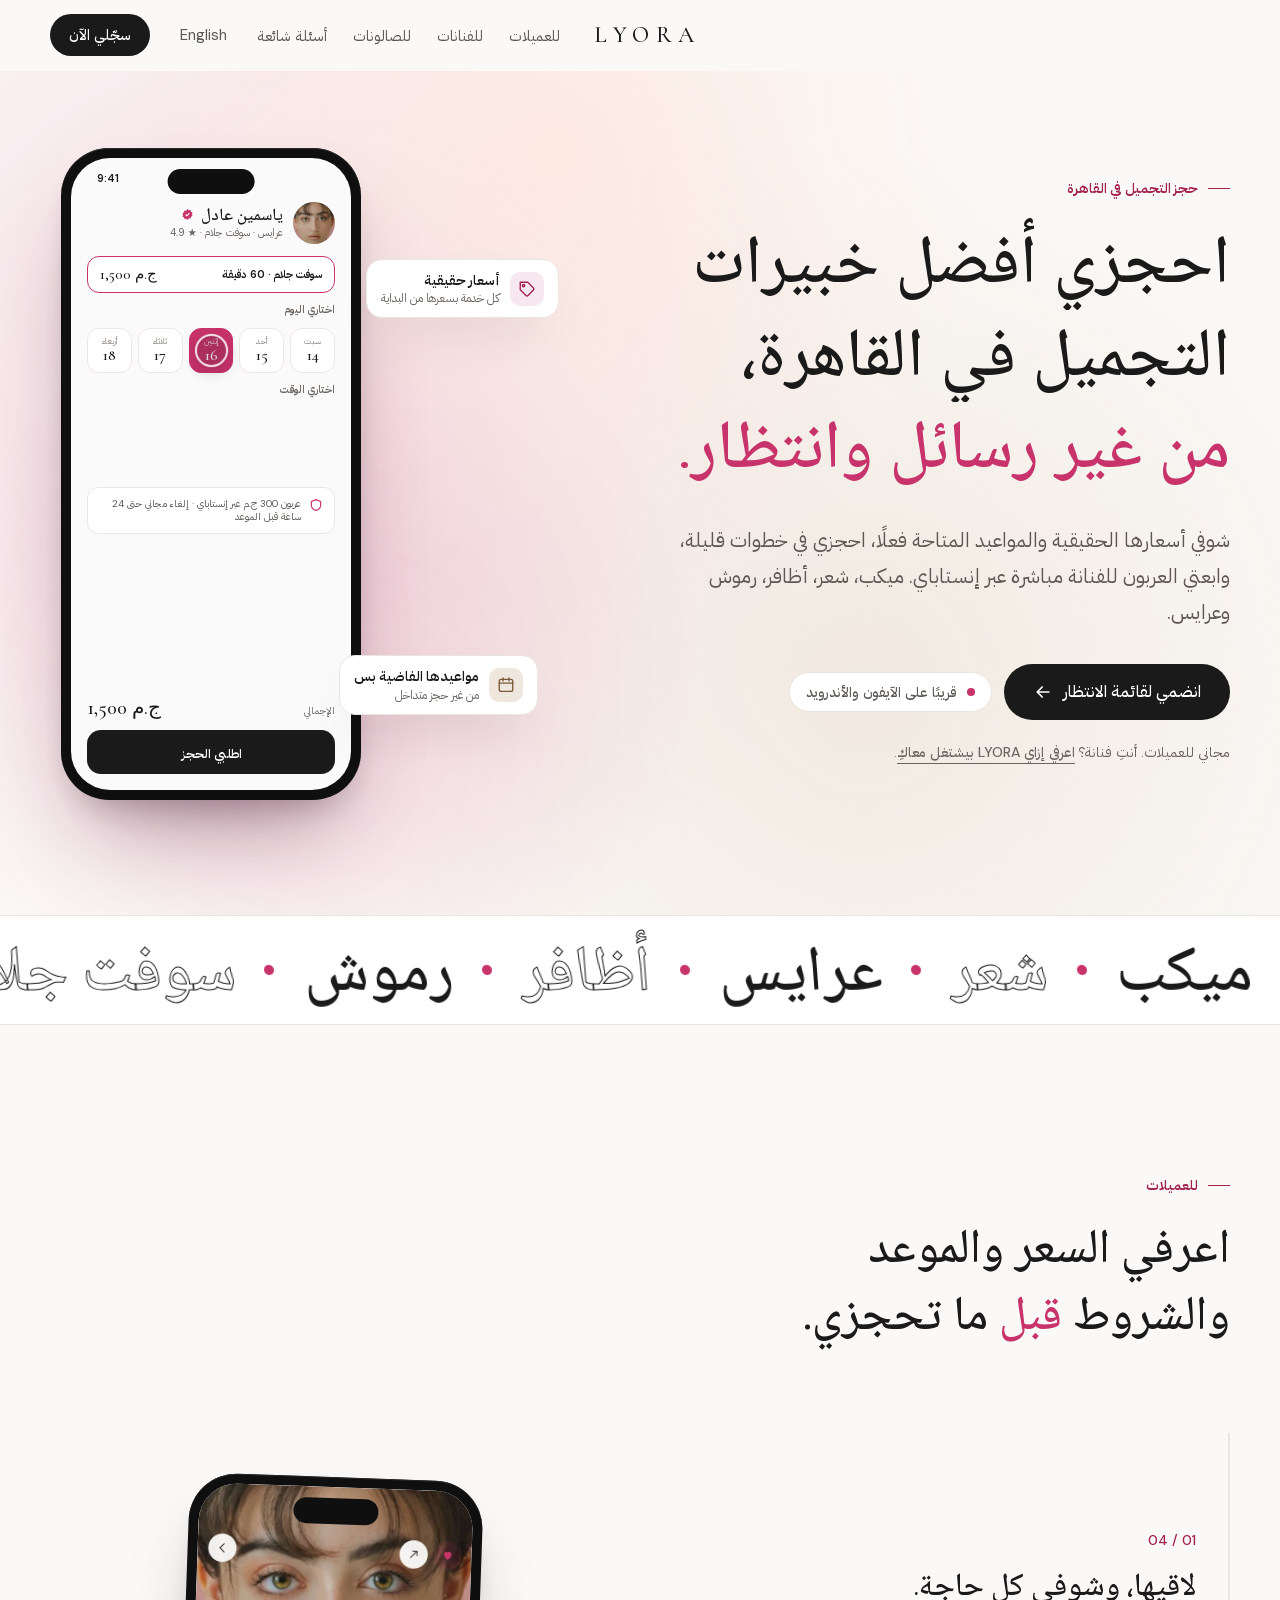
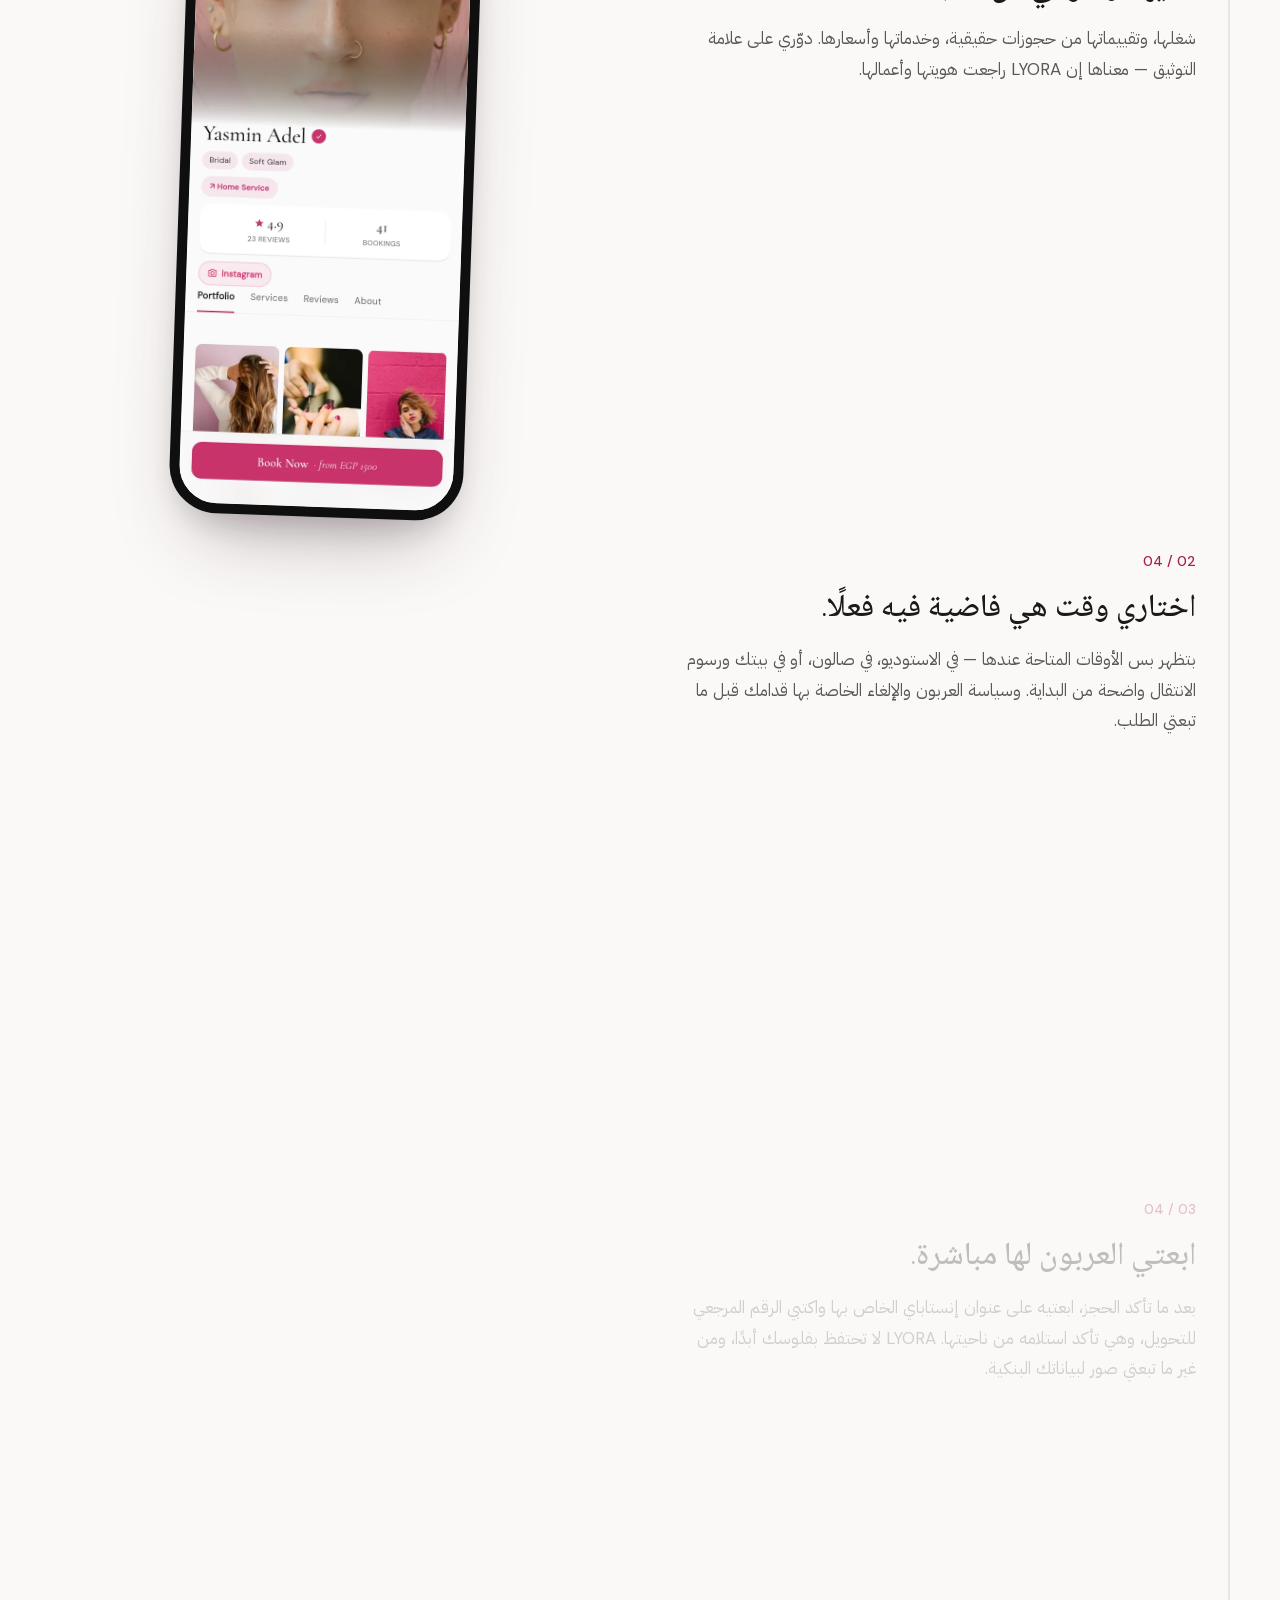
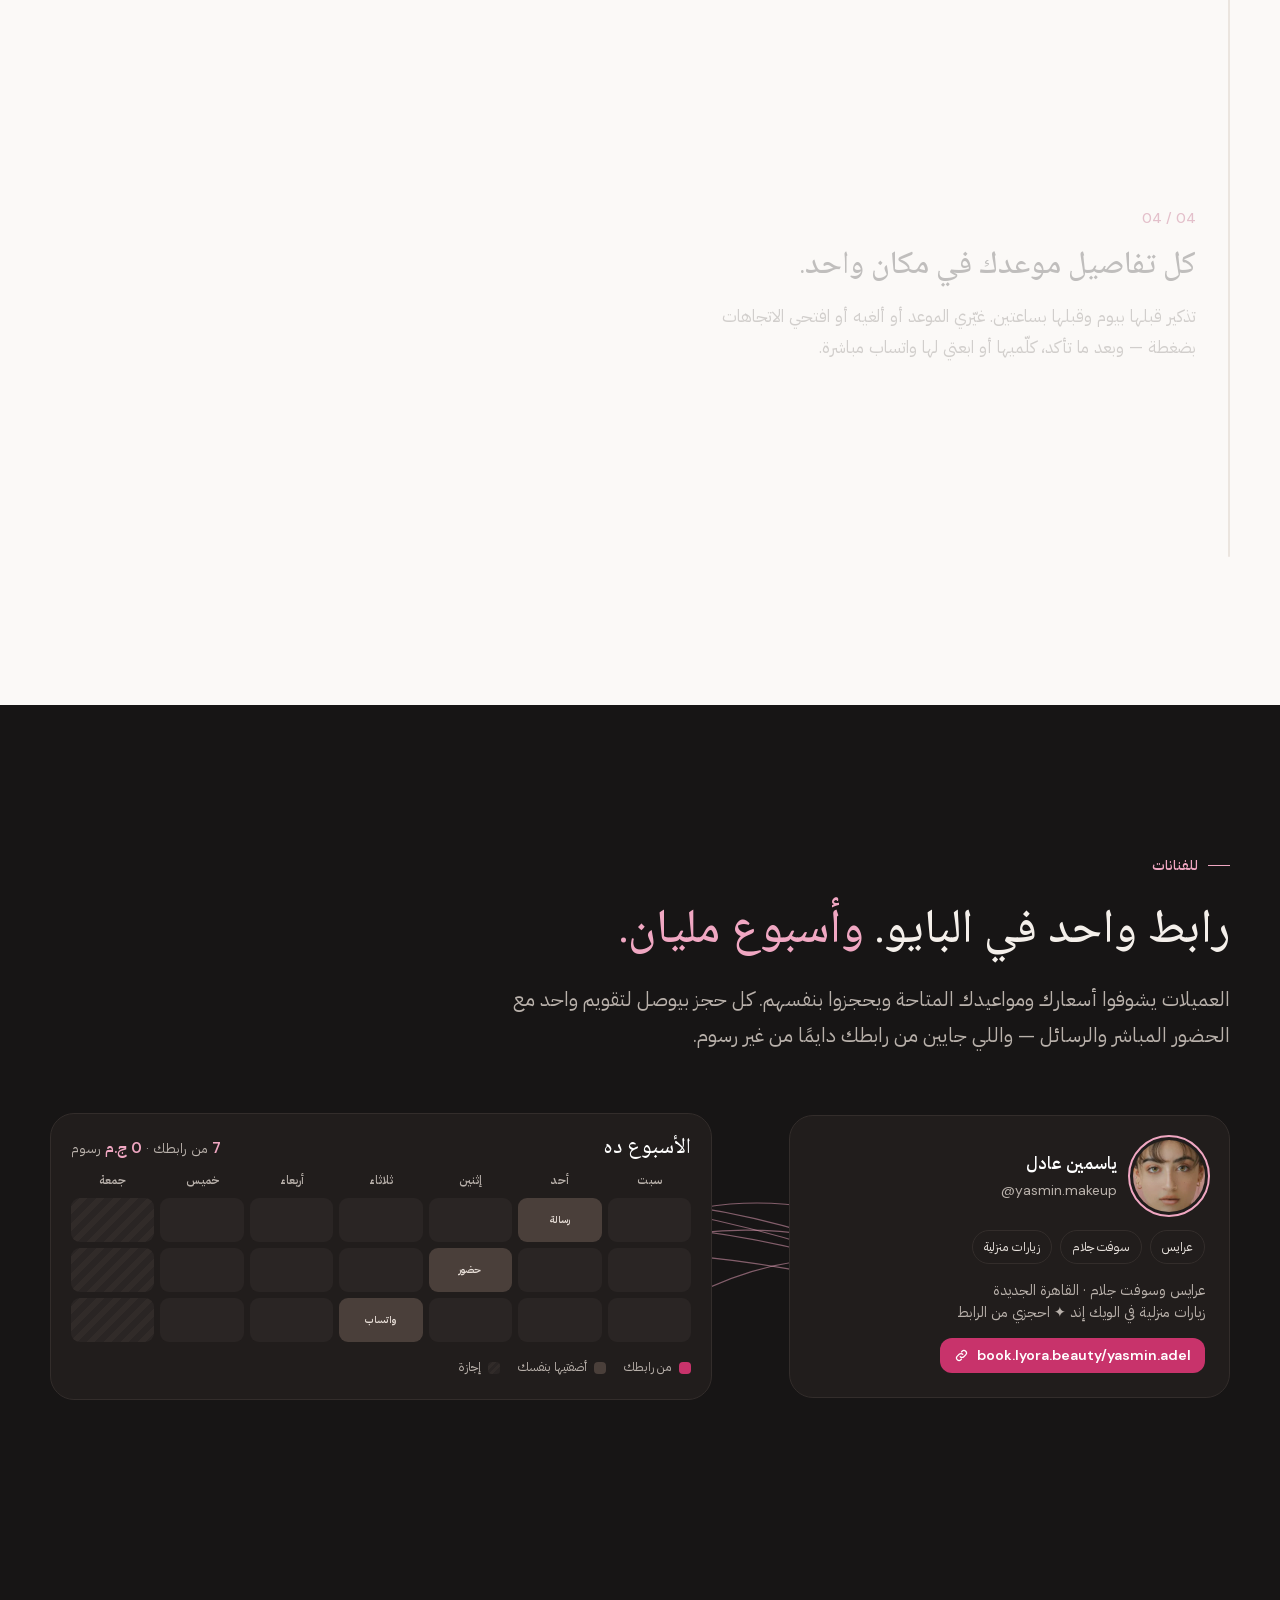
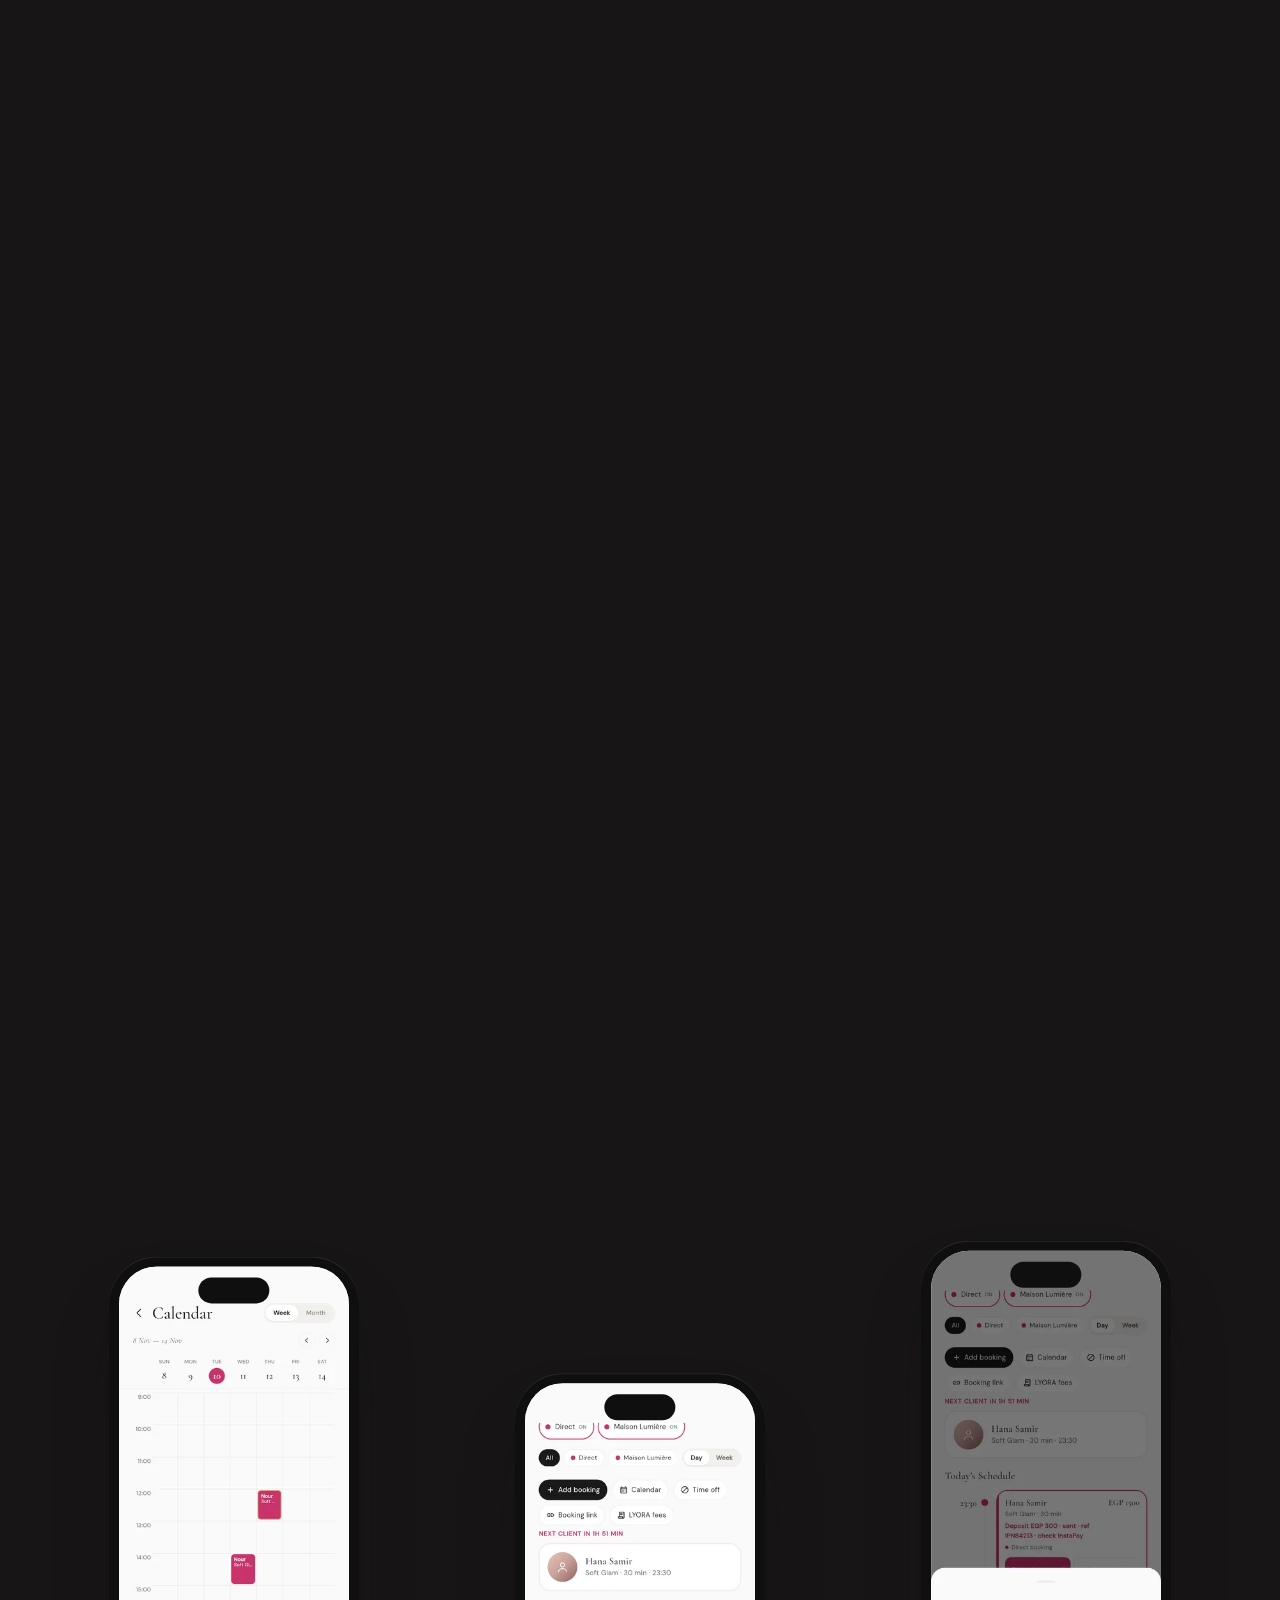
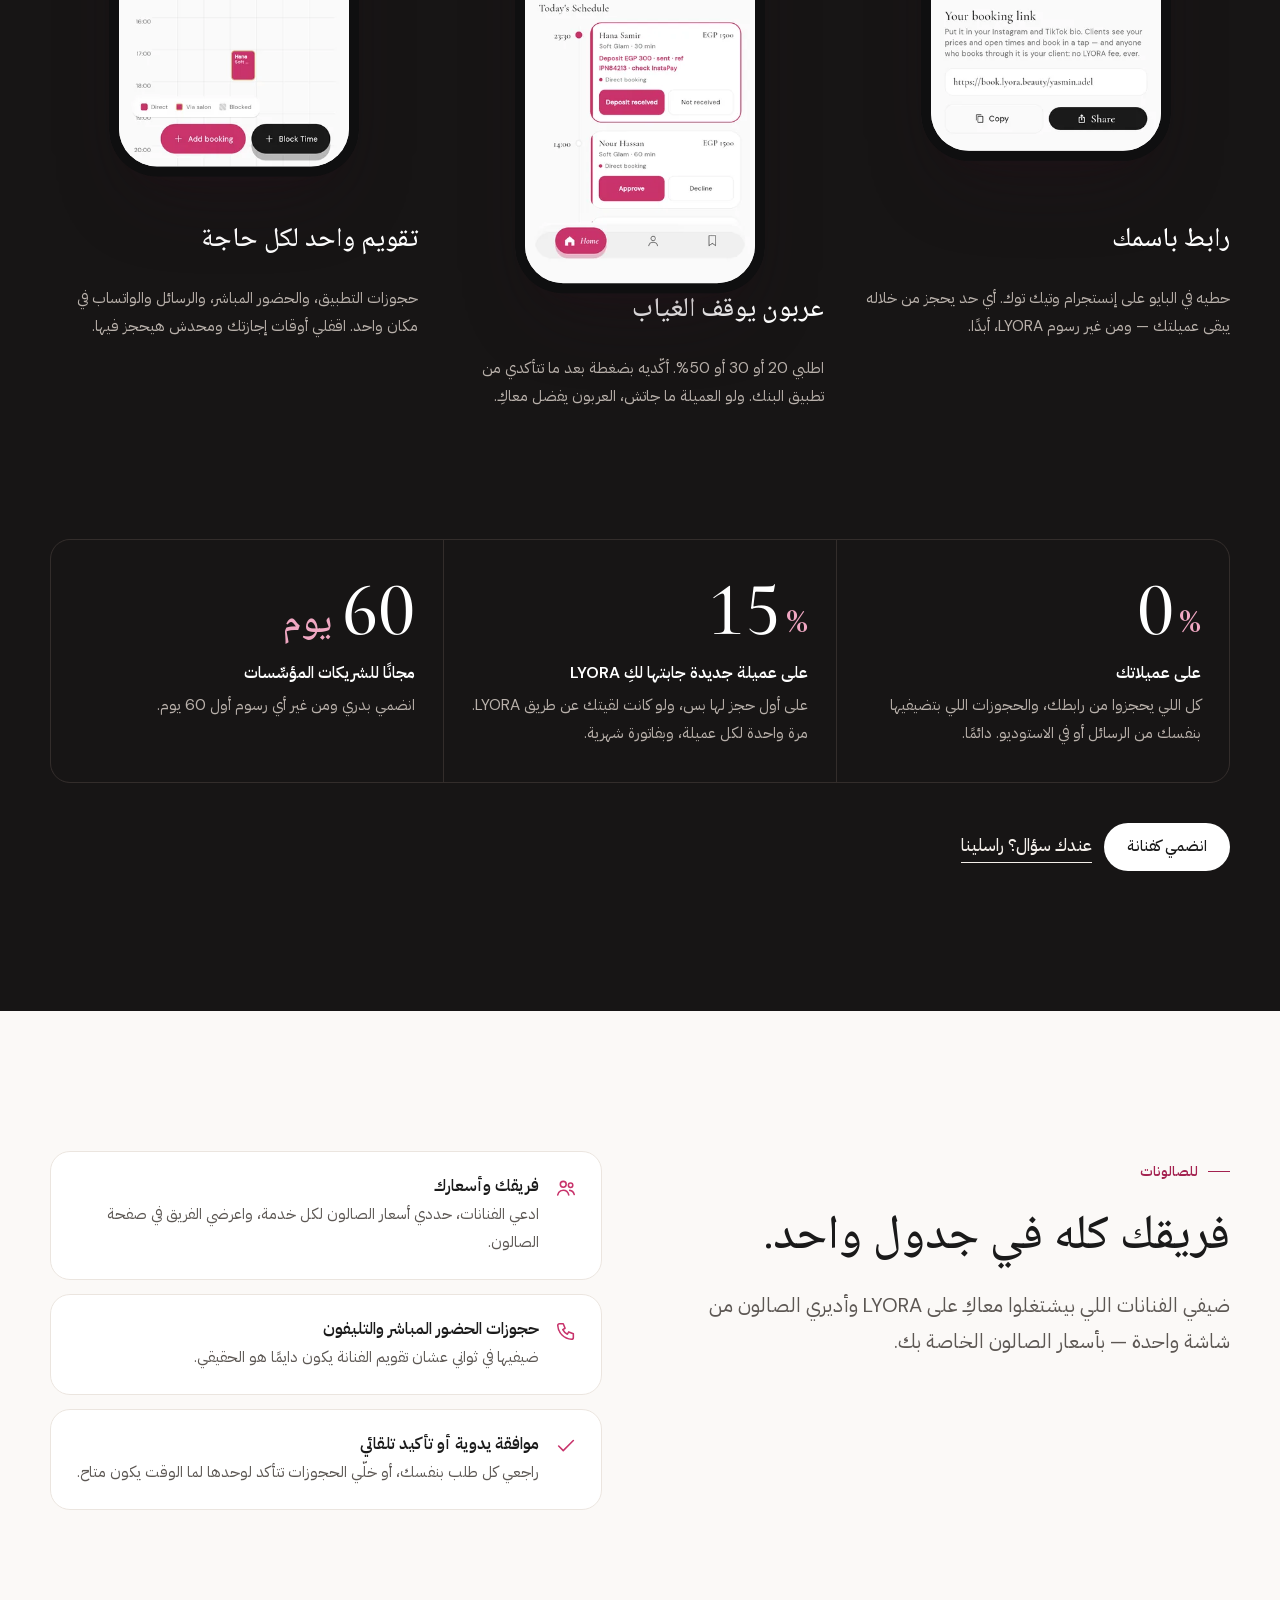
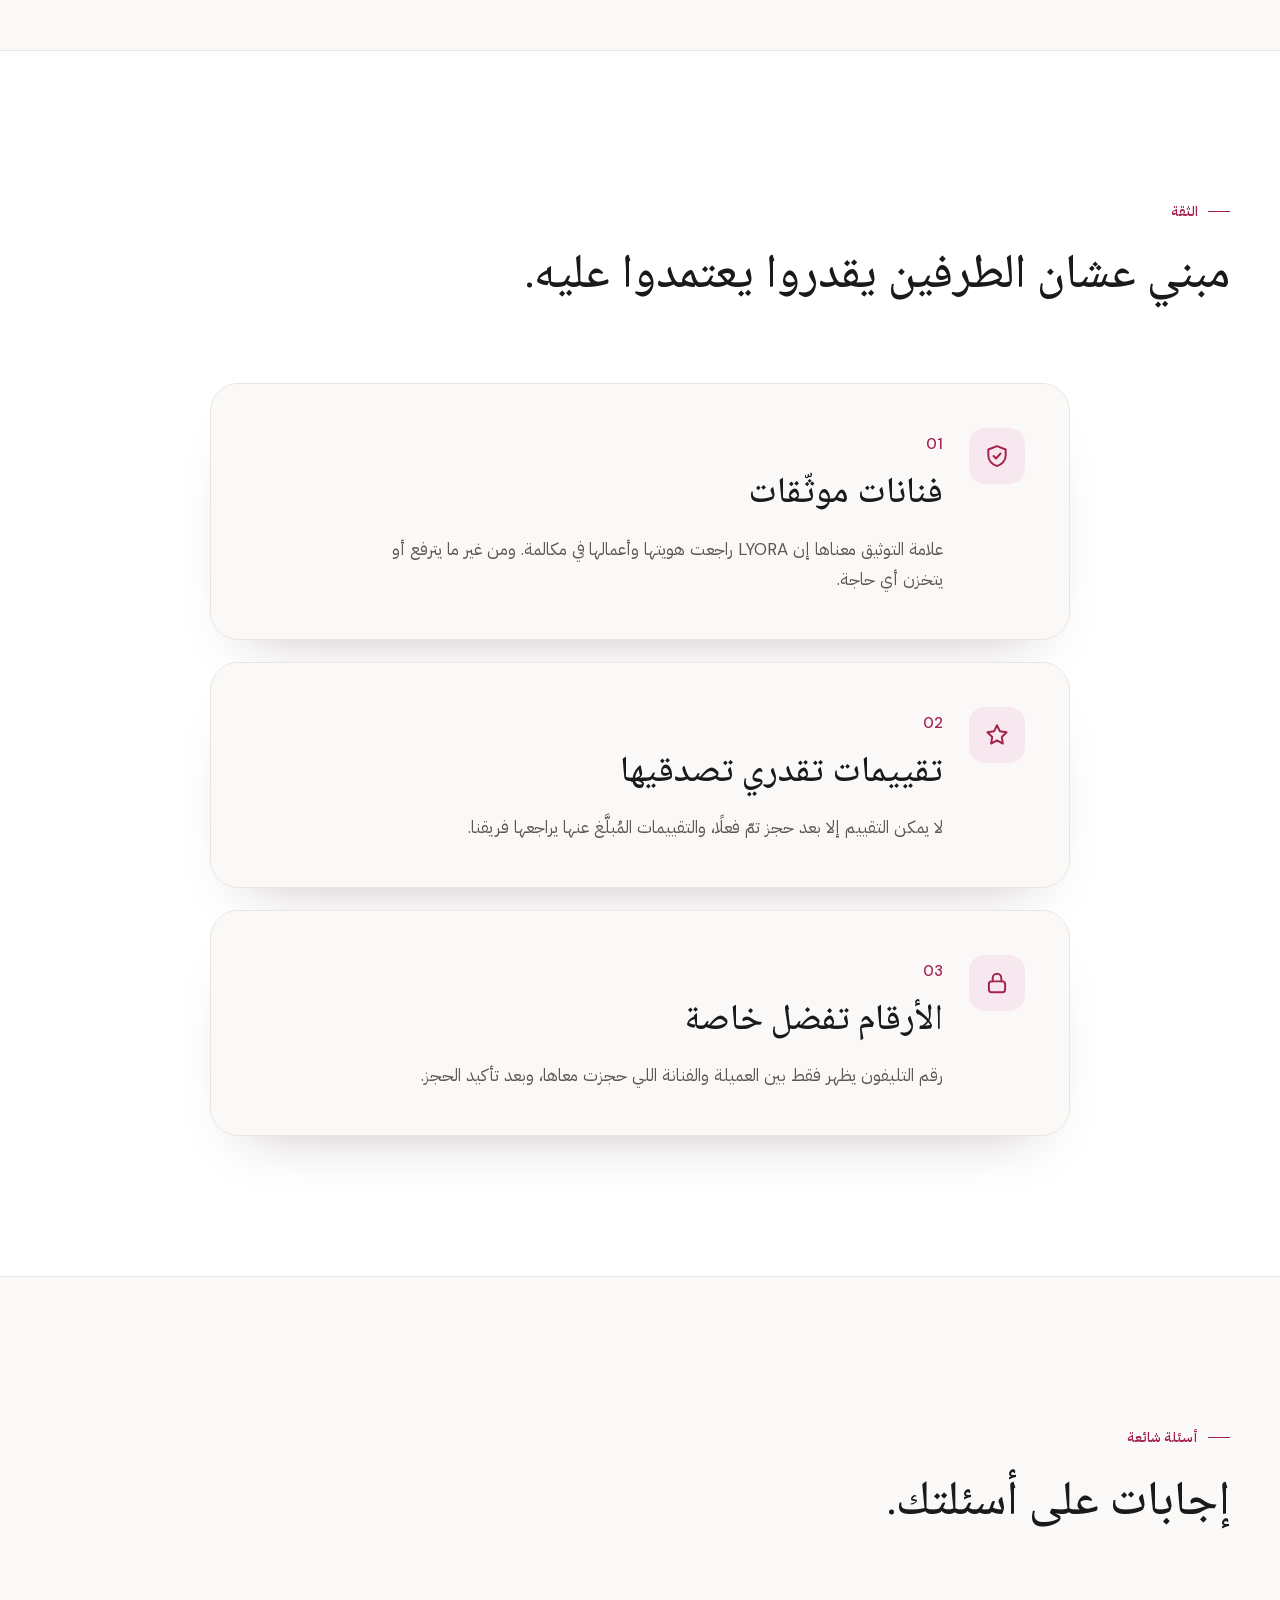
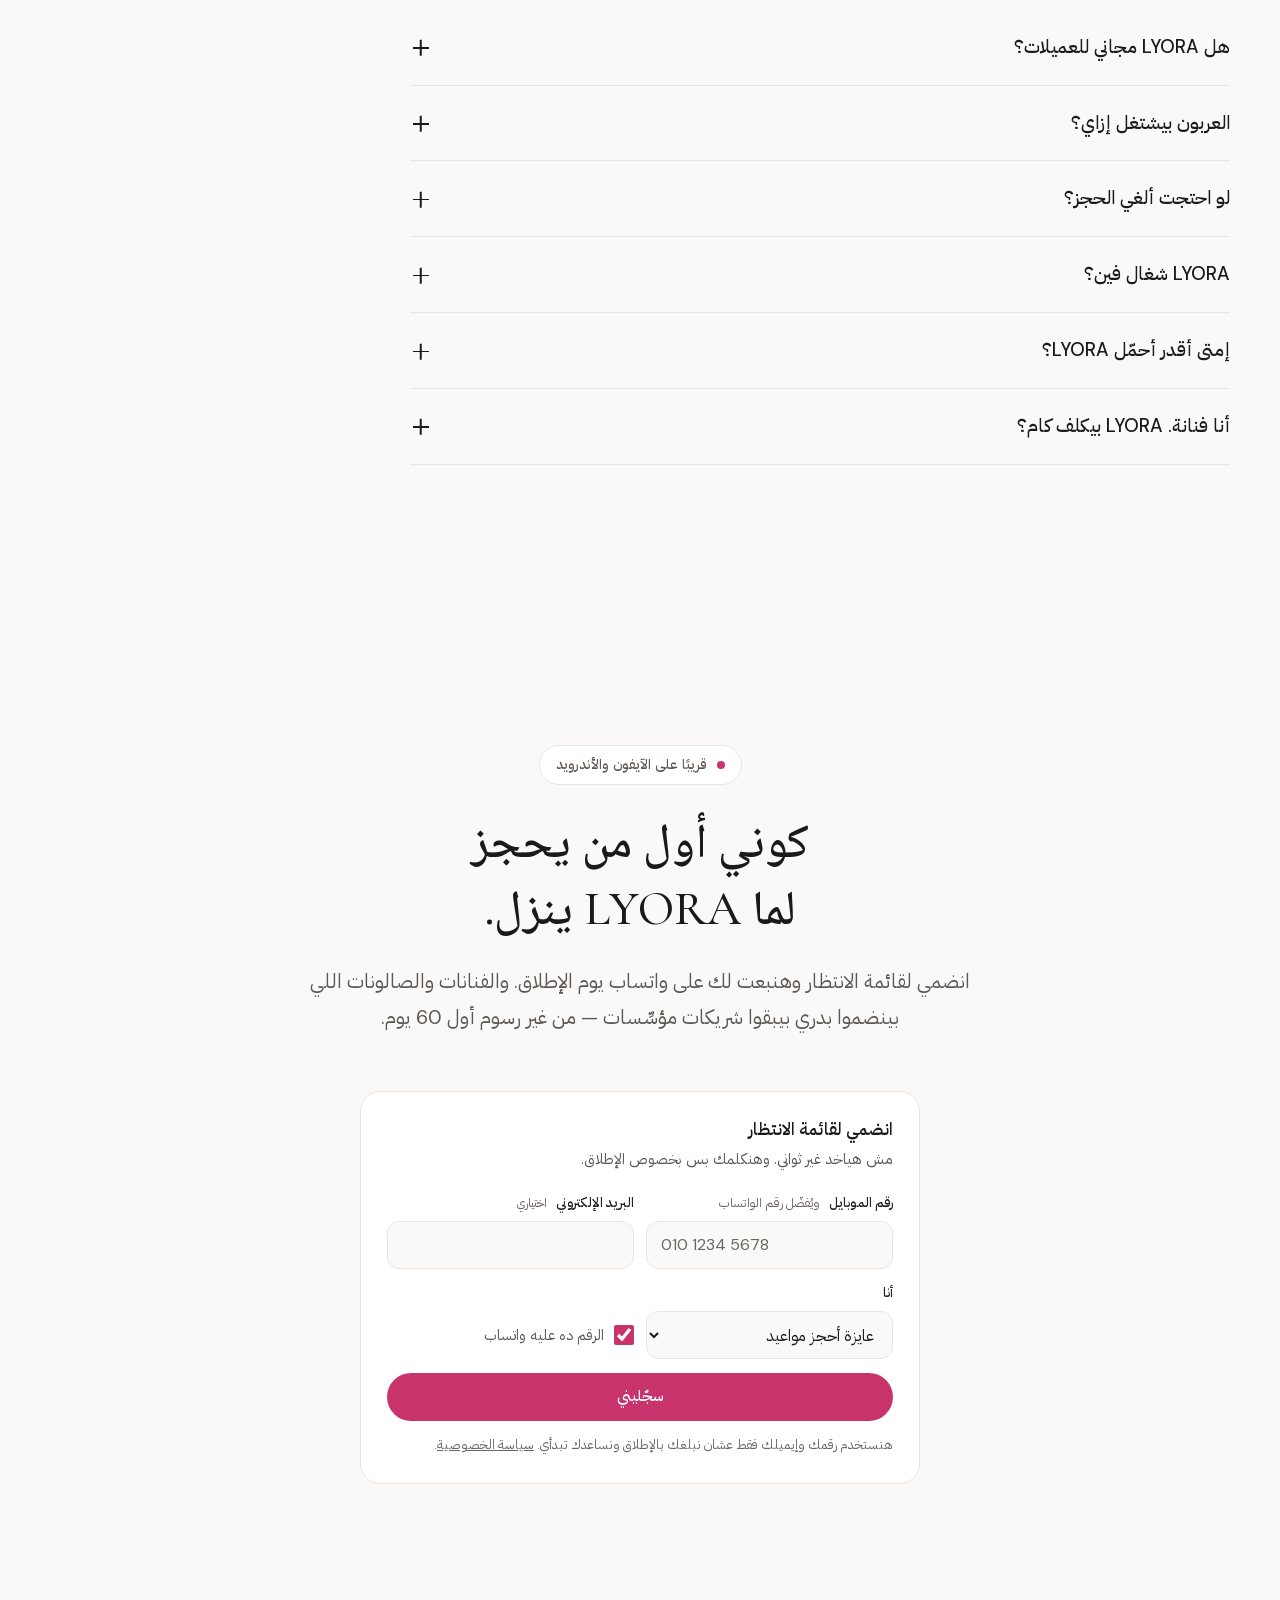
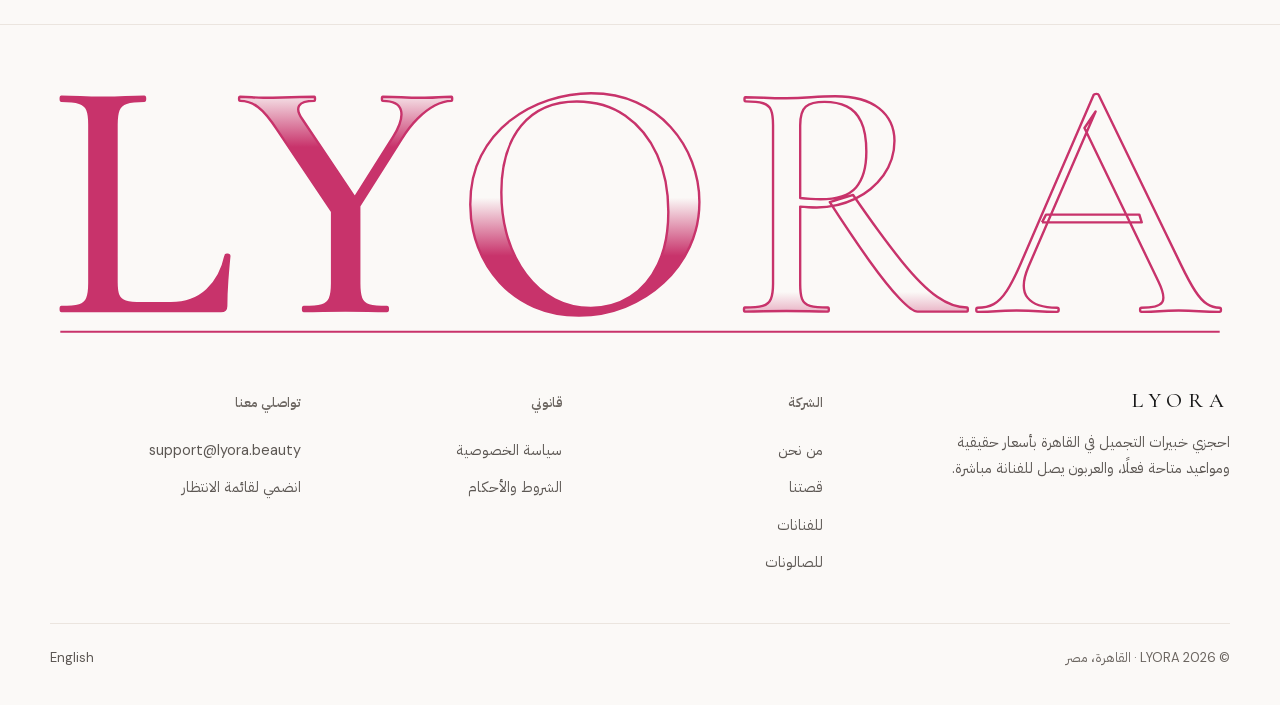
==== commit 6cea5fcc: "Phone layout: swipe cards, compact sections, bottom dock On phones the home page was ~14,200px of st" ====
--- a/ar/index.html
+++ b/ar/index.html
@@ -154,7 +154,7 @@
         <h2 class="h2">اعرفي السعر والموعد والشروط <em class="accent">قبل</em> ما تحجزي.</h2>
       </div>
       <div class="story-grid">
-        <div class="steps">
+        <div class="steps" data-carousel="خطوات الحجز">
           <div class="steps-rail" aria-hidden="true"><b></b></div>
           <article class="step">
             <div class="step-n">01 / 04</div>
@@ -238,7 +238,7 @@
       </div>
       </div>
 
-      <div class="tools">
+      <div class="tools" data-carousel="أدوات الفنانة">
         <div class="tool">
           <div class="phone" data-parallax="-6"><div class="screen"><img src="/assets/screens/artist-link.webp" srcset="/assets/screens/artist-link-sm.webp 360w, /assets/screens/artist-link.webp 600w" sizes="250px" width="600" height="1304" loading="lazy" alt="تطبيق الفنانة: رابط الحجز الخاص بك مع زري النسخ والمشاركة"></div></div>
           <h3>رابط باسمك</h3>
@@ -424,6 +424,7 @@
   </div>
 </footer>
 <a class="wa-fab" href="https://wa.me/201027909082?text=%D8%A3%D9%87%D9%84%D9%8B%D8%A7%20LYORA%D8%8C%20%D8%B9%D9%86%D8%AF%D9%8A%20%D8%B3%D8%A4%D8%A7%D9%84." target="_blank" rel="noopener" aria-label="كلّمي LYORA على واتساب"><span class="wa-ic"><svg viewBox="0 0 24 24" fill="none" stroke="currentColor" stroke-width="1.7" stroke-linecap="round" stroke-linejoin="round" aria-hidden="true"><path d="M3.6 20.4l1.2-4.3A8.6 8.6 0 1 1 8 19.3z"/><path d="M9 8.6c.2-.5.5-.6.8-.6h.5c.2 0 .4.1.5.4l.7 1.6c.1.2 0 .5-.1.7l-.5.6c.6 1.2 1.6 2.2 2.8 2.8l.6-.5c.2-.2.5-.2.7-.1l1.6.7c.3.1.4.3.4.5v.5c0 .3-.1.6-.6.8-.6.3-1.5.4-2.7-.1a9.3 9.3 0 0 1-4.6-4.6c-.5-1.2-.4-2.1-.1-2.7z" fill="currentColor" stroke="none"/></svg></span><span class="wa-label">كلّمينا واتساب</span></a>
+<div class="dock"><a class="btn btn-ink dock-cta" href="/ar/#waitlist">انضمي لقائمة الانتظار</a><a class="dock-wa" href="https://wa.me/201027909082?text=%D8%A3%D9%87%D9%84%D9%8B%D8%A7%20LYORA%D8%8C%20%D8%B9%D9%86%D8%AF%D9%8A%20%D8%B3%D8%A4%D8%A7%D9%84." target="_blank" rel="noopener" aria-label="كلّمي LYORA على واتساب"><svg viewBox="0 0 24 24" fill="none" stroke="currentColor" stroke-width="1.7" stroke-linecap="round" stroke-linejoin="round" aria-hidden="true"><path d="M3.6 20.4l1.2-4.3A8.6 8.6 0 1 1 8 19.3z"/><path d="M9 8.6c.2-.5.5-.6.8-.6h.5c.2 0 .4.1.5.4l.7 1.6c.1.2 0 .5-.1.7l-.5.6c.6 1.2 1.6 2.2 2.8 2.8l.6-.5c.2-.2.5-.2.7-.1l1.6.7c.3.1.4.3.4.5v.5c0 .3-.1.6-.6.8-.6.3-1.5.4-2.7-.1a9.3 9.3 0 0 1-4.6-4.6c-.5-1.2-.4-2.1-.1-2.7z" fill="currentColor" stroke="none"/></svg></a></div>
 
 <script src="/assets/vendor/gsap.min.js" defer></script>
 <script src="/assets/vendor/ScrollTrigger.min.js" defer></script>
--- a/assets/site.css
+++ b/assets/site.css
@@ -637,3 +637,95 @@
 /* ── 404 ─────────────────────────────────────────────────────────────── */
 .notfound { min-height: 70vh; display: grid; place-items: center; text-align: center; padding: 64px 0; }
 .notfound .h1 { margin-bottom: 16px; }
+
+/* ══ Phone layout ═══════════════════════════════════════════════════════
+   Swipe cards instead of long stacks, compact pricing and trust, and a
+   bottom dock (Join the waitlist + WhatsApp) in place of the floating button. */
+.dots { display: none; }
+.dock { display: none; }
+@media (max-width: 860px) {
+  /* Client steps + artist tools become swipeable cards */
+  [data-carousel] {
+    display: flex; gap: 12px; overflow-x: auto; overscroll-behavior-x: contain; scroll-snap-type: x mandatory;
+    margin-inline: calc(-1 * var(--gutter)); padding: 4px var(--gutter) 6px; scroll-padding-inline: var(--gutter);
+    scrollbar-width: none;
+  }
+  [data-carousel]::-webkit-scrollbar { display: none; }
+  [data-carousel]:focus-visible { outline: 2px solid var(--rose); outline-offset: 4px; border-radius: 8px; }
+  .steps[data-carousel] { padding-inline-start: var(--gutter); }
+  .steps-rail { display: none; }
+  .steps[data-carousel] .step {
+    flex: 0 0 min(84%, 400px); scroll-snap-align: start; min-height: 0; padding: 0 20px 24px; overflow: hidden;
+    background: var(--surface); border: 1px solid var(--line); border-radius: 24px;
+  }
+  .steps[data-carousel] .step .inline-shot, .tools[data-carousel] .phone {
+    order: -1; display: block; width: 196px; height: 300px; margin: 22px auto 22px; overflow: hidden;
+    border-radius: 40px 40px 0 0; padding-bottom: 0;
+    -webkit-mask-image: linear-gradient(#000 72%, transparent); mask-image: linear-gradient(#000 72%, transparent);
+  }
+  .steps[data-carousel] .step .inline-shot .screen, .tools[data-carousel] .phone .screen { border-radius: 32px 32px 0 0; }
+  .steps[data-carousel] .step h3 { font-size: 25px; margin-bottom: 8px; }
+  .steps[data-carousel] .step p { font-size: 15.5px; margin: 0; }
+  .steps[data-carousel] .step-n { margin-bottom: 8px; }
+  .tools[data-carousel] { margin-top: 64px; }
+  .tools[data-carousel] .tool {
+    flex: 0 0 min(80%, 360px); scroll-snap-align: start; margin: 0; gap: 0; align-content: start;
+    background: #1f1c1b; border: 1px solid var(--dark-line); border-radius: 24px; padding: 0 20px 24px; overflow: hidden;
+  }
+  .tools[data-carousel] .tool h3 { font-size: 23px; margin-bottom: 8px; }
+  .dots { display: flex; justify-content: center; gap: 8px; margin-top: 18px; }
+  .dots span { width: 7px; height: 7px; border-radius: 99px; background: var(--line); transition: width .4s var(--ease-out), background-color .3s; cursor: pointer; }
+  .dots span.on { width: 22px; background: var(--rose); }
+  .dark .dots span { background: rgba(255,255,255,.18); }
+  .dark .dots span.on { background: var(--rose-light); }
+}
+@media (max-width: 640px) {
+  :root { --section: 68px; }
+  /* Hero: headline, one clear button, then the live demo */
+  .hero { padding-top: 22px; padding-bottom: 40px; }
+  .hero .lede { font-size: 16.5px; margin: 18px 0 24px; }
+  .hero .cta-row { flex-direction: column; align-items: stretch; gap: 12px; }
+  .hero .cta-row .btn-lg { width: 100%; }
+  .hero .cta-row .soon { align-self: flex-start; }
+  .hero-note { margin-top: 14px; }
+  .stage { zoom: .86; min-height: 600px; margin-top: 4px; }
+  .section-head { margin-bottom: 36px; }
+  .section-head .lede { font-size: 16.5px; }
+  /* Pricing: compact rows */
+  .pricing { margin-top: 56px; }
+  .pricing > div { display: grid; grid-template-columns: 112px 1fr; column-gap: 14px; padding: 20px 18px; align-items: start; }
+  .pricing .big { grid-row: span 2; font-size: 46px; margin: 0; }
+  .pricing h3, .pricing p { grid-column: 2; }
+  .pricing h3 { margin-bottom: 4px; font-size: 15.5px; }
+  .pricing p { font-size: 14.5px; }
+  /* Trust: icon beside the text */
+  .stack { gap: 12px; }
+  .stack-card { grid-template-columns: 44px 1fr; gap: 16px; padding: 20px; border-radius: 20px; box-shadow: none; }
+  .stack-card h3 { font-size: 23px; margin-bottom: 6px; }
+  .stack-card p { font-size: 15px; }
+  .icon-chip { width: 44px; height: 44px; border-radius: 12px; }
+  .icon-chip svg { width: 22px; height: 22px; }
+  .card { padding: 18px; }
+  .faq summary { padding: 20px 0; }
+  .notify { padding: 20px; margin-top: 40px; }
+  .giant { margin-bottom: 28px; }
+  /* Bottom dock replaces the floating WhatsApp button on phones */
+  .wa-fab { display: none; }
+  .dock {
+    position: fixed; inset-inline: 12px; bottom: calc(12px + env(safe-area-inset-bottom, 0px)); z-index: 45;
+    display: flex; gap: 8px; align-items: center; padding: 7px; border-radius: 999px;
+    background: color-mix(in srgb, var(--bg) 80%, transparent); border: 1px solid var(--line);
+    -webkit-backdrop-filter: blur(18px) saturate(1.4); backdrop-filter: blur(18px) saturate(1.4);
+    box-shadow: 0 20px 44px -18px rgba(23,21,21,.45);
+    opacity: 0; visibility: hidden; transform: translateY(calc(100% + 24px));
+    transition: transform .7s var(--ease-out), opacity .4s var(--ease), visibility 0s .7s;
+    animation: wa-fallback 0s 3s forwards;
+  }
+  .dock.armed { animation: none; }
+  .dock.armed.show { opacity: 1; visibility: visible; transform: none; transition-delay: 0s; }
+  .dock-cta { flex: 1; min-height: 50px; font-size: 15.5px; }
+  .dock-wa { flex: none; width: 50px; height: 50px; border-radius: 50%; background: #25d366; color: #fff; display: grid; place-items: center; }
+  .dock-wa svg { width: 25px; height: 25px; }
+  .dock-wa:focus-visible, .dock-cta:focus-visible { outline: 2px solid var(--rose); outline-offset: 3px; }
+}
+@media (max-width: 640px) and (prefers-reduced-motion: reduce) { .dock { transition: opacity .2s, visibility 0s; } }
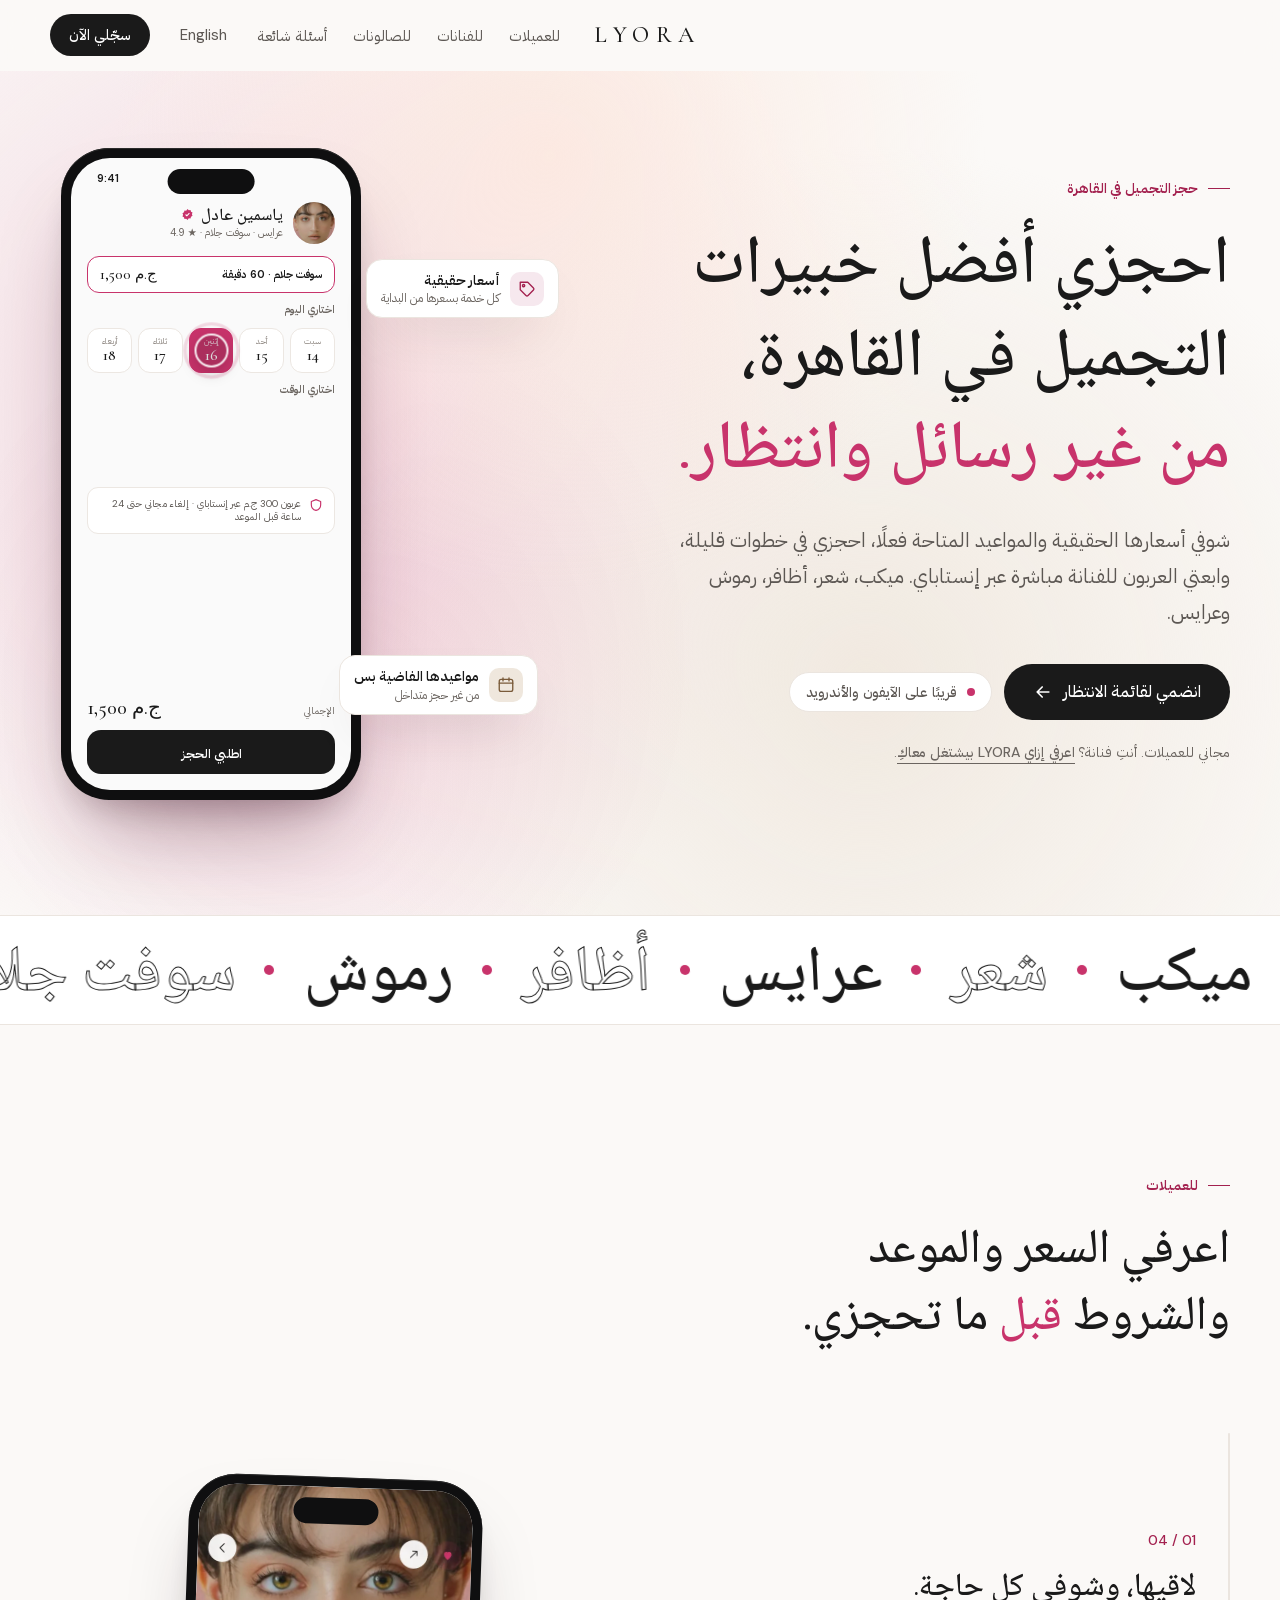
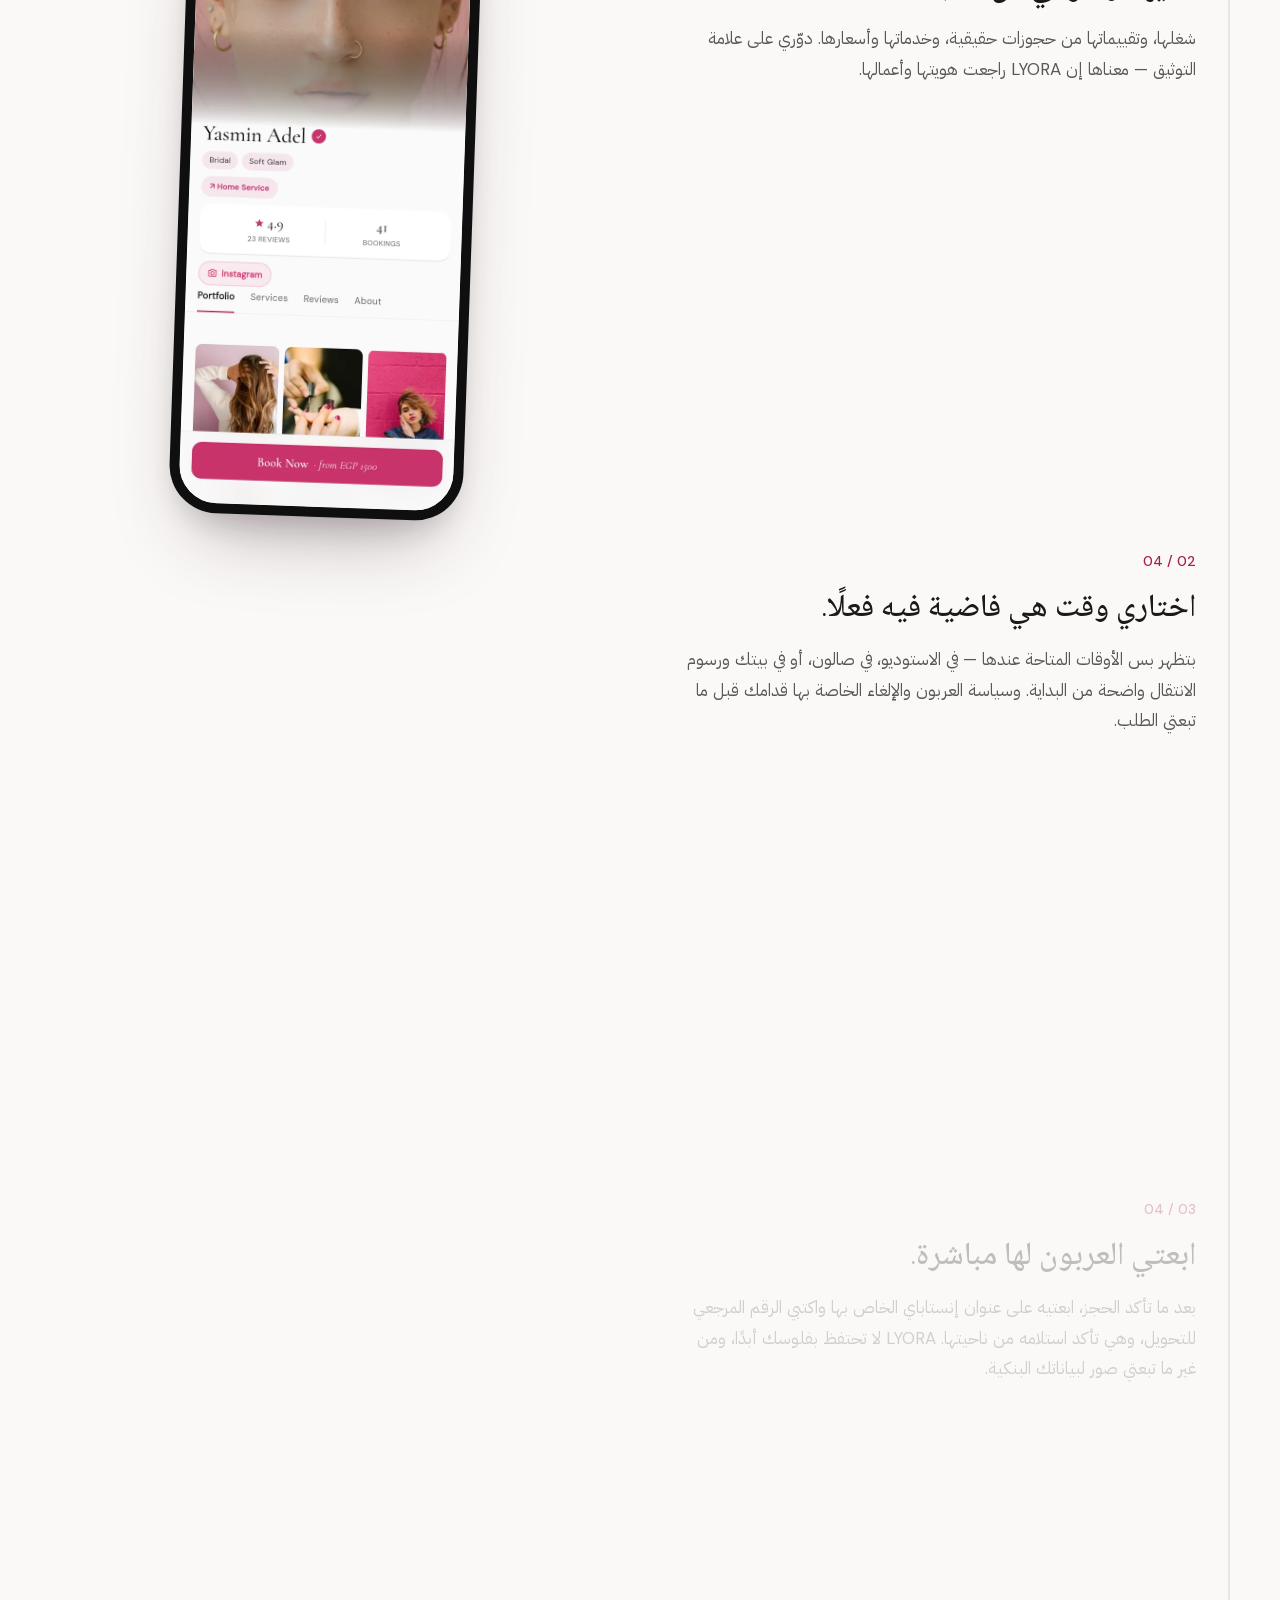
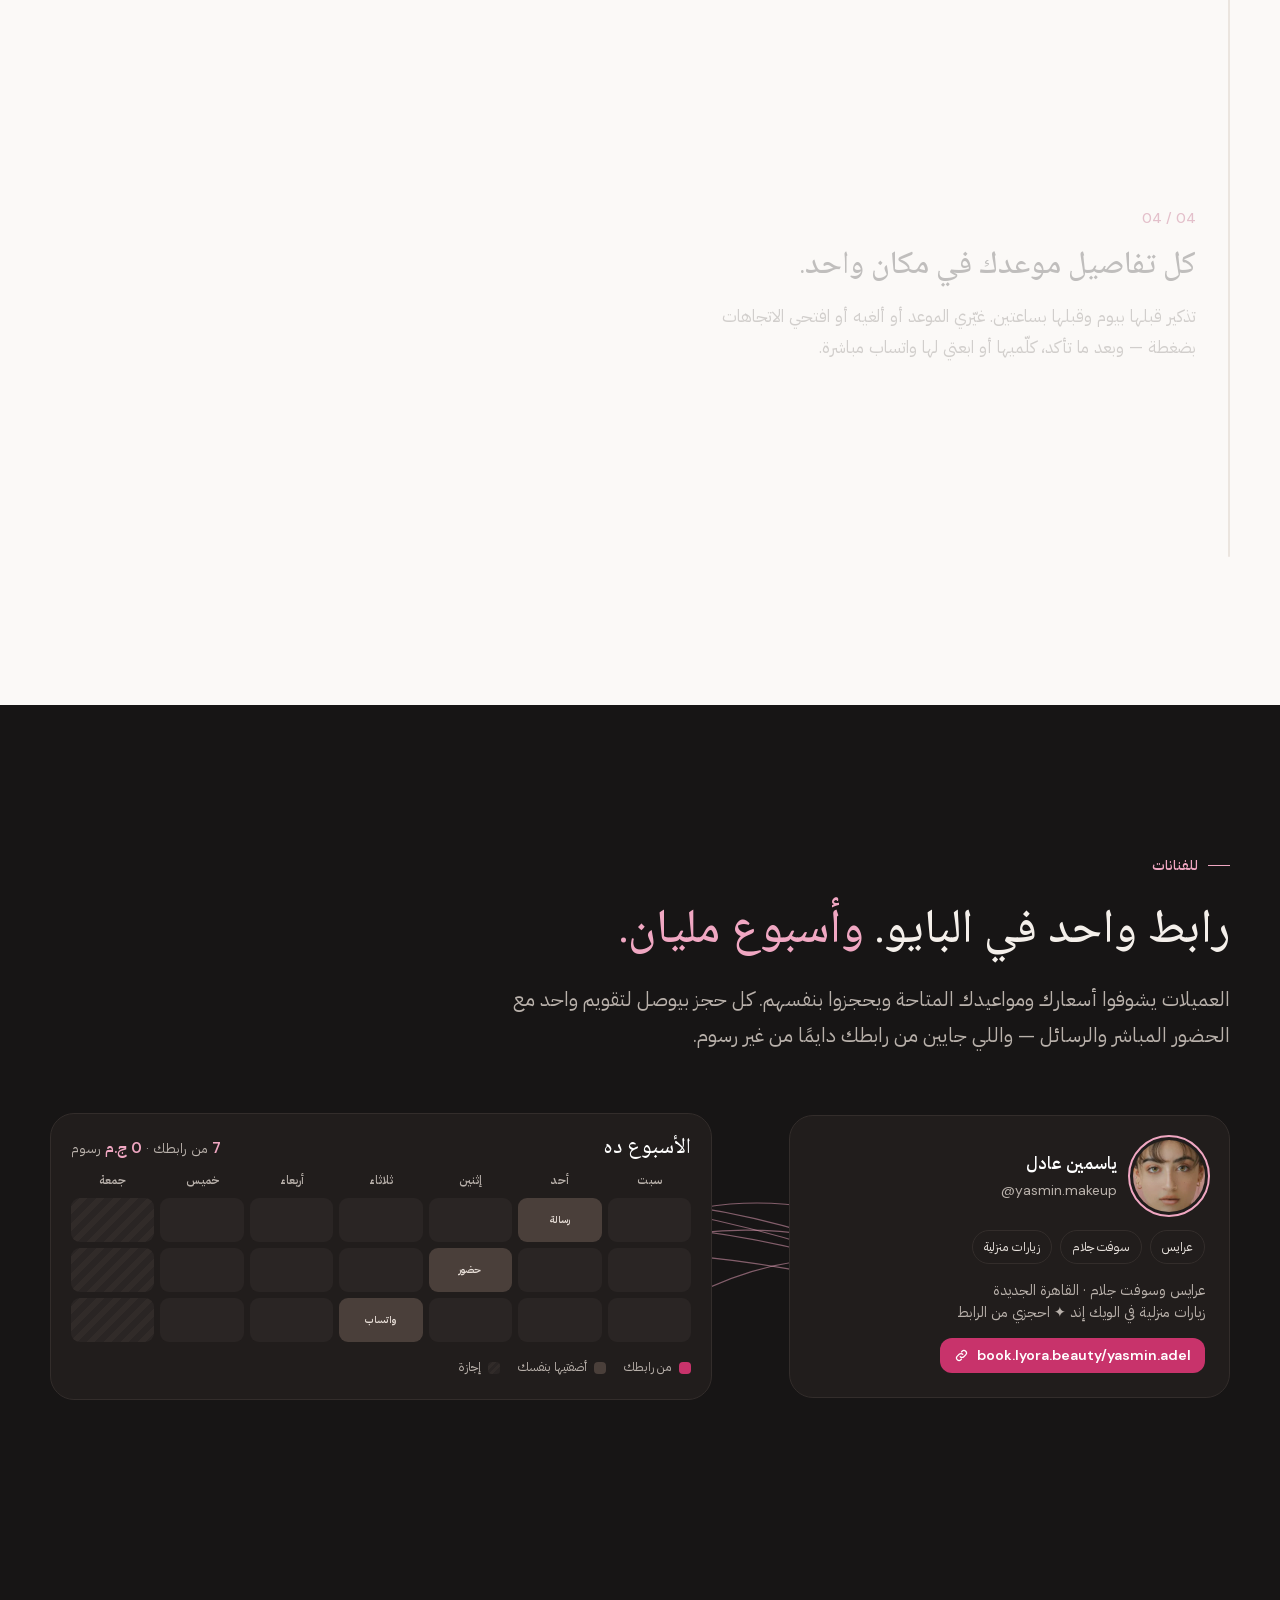
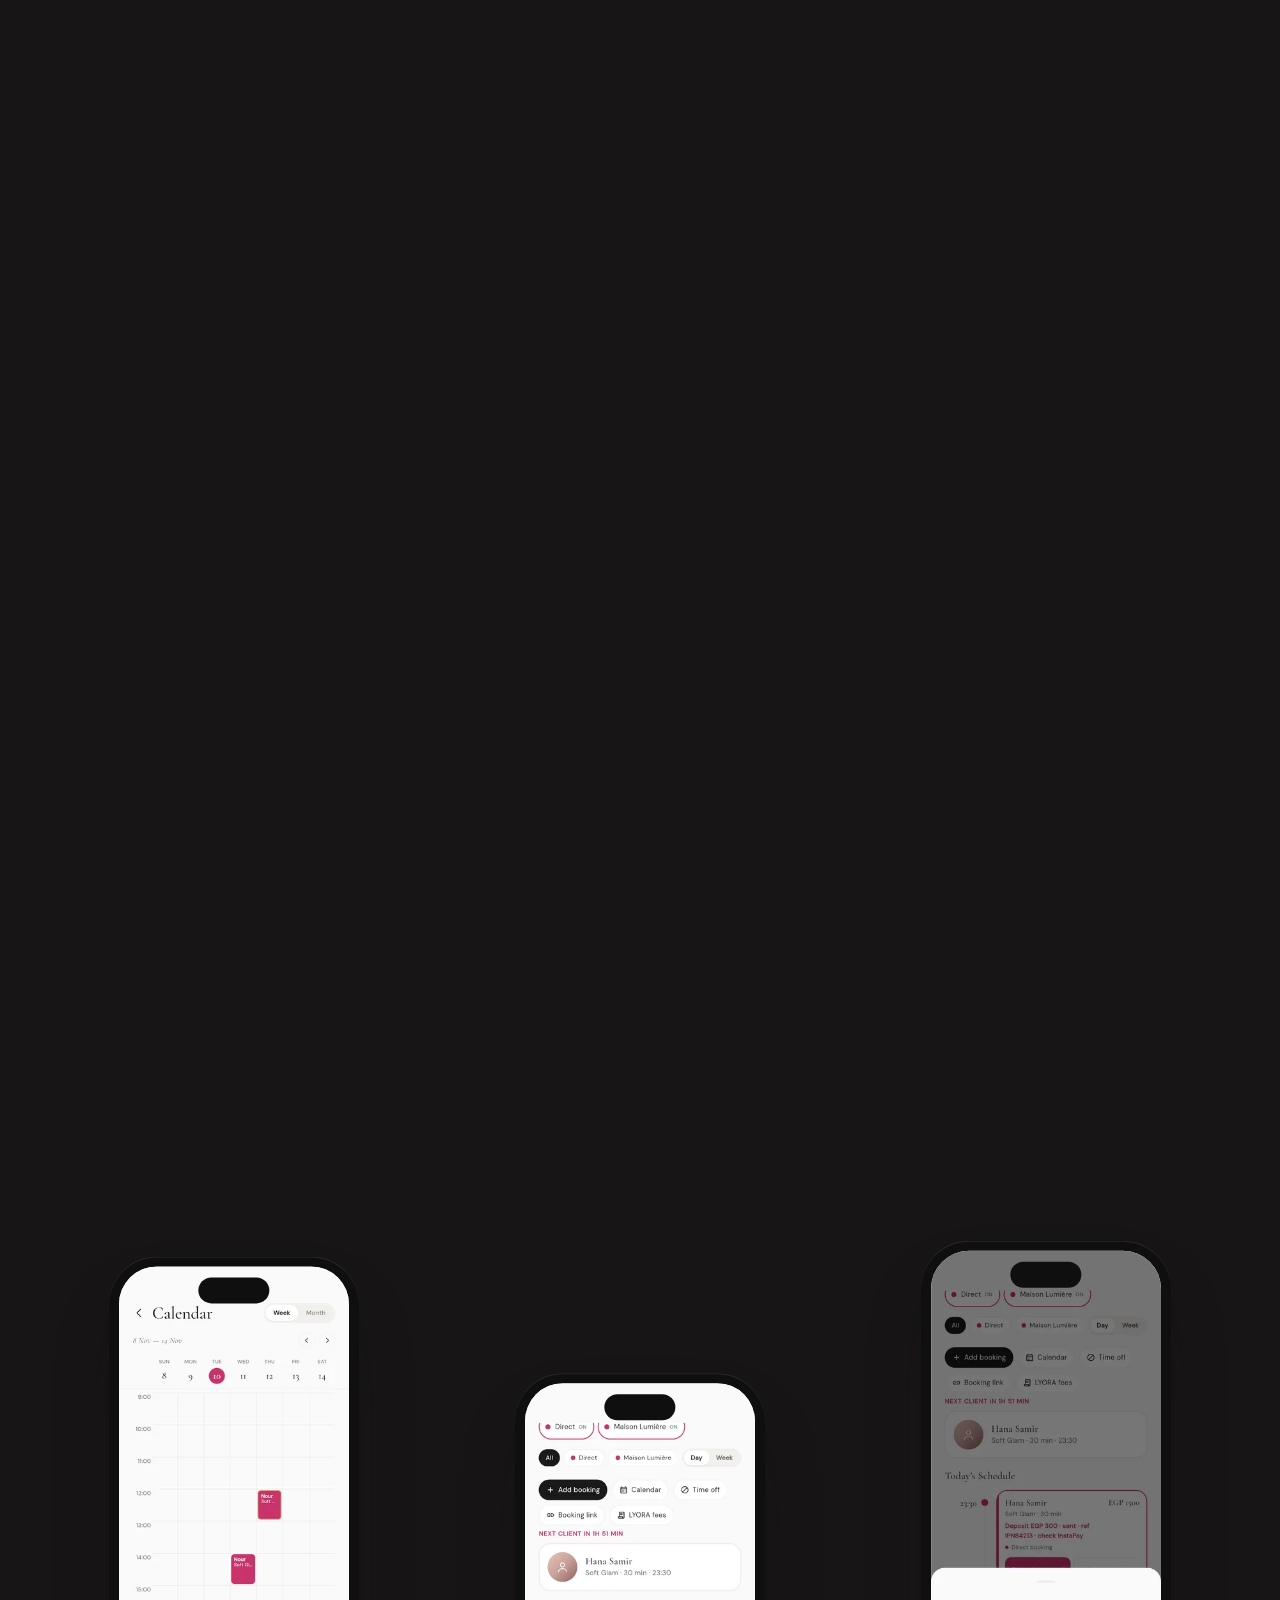
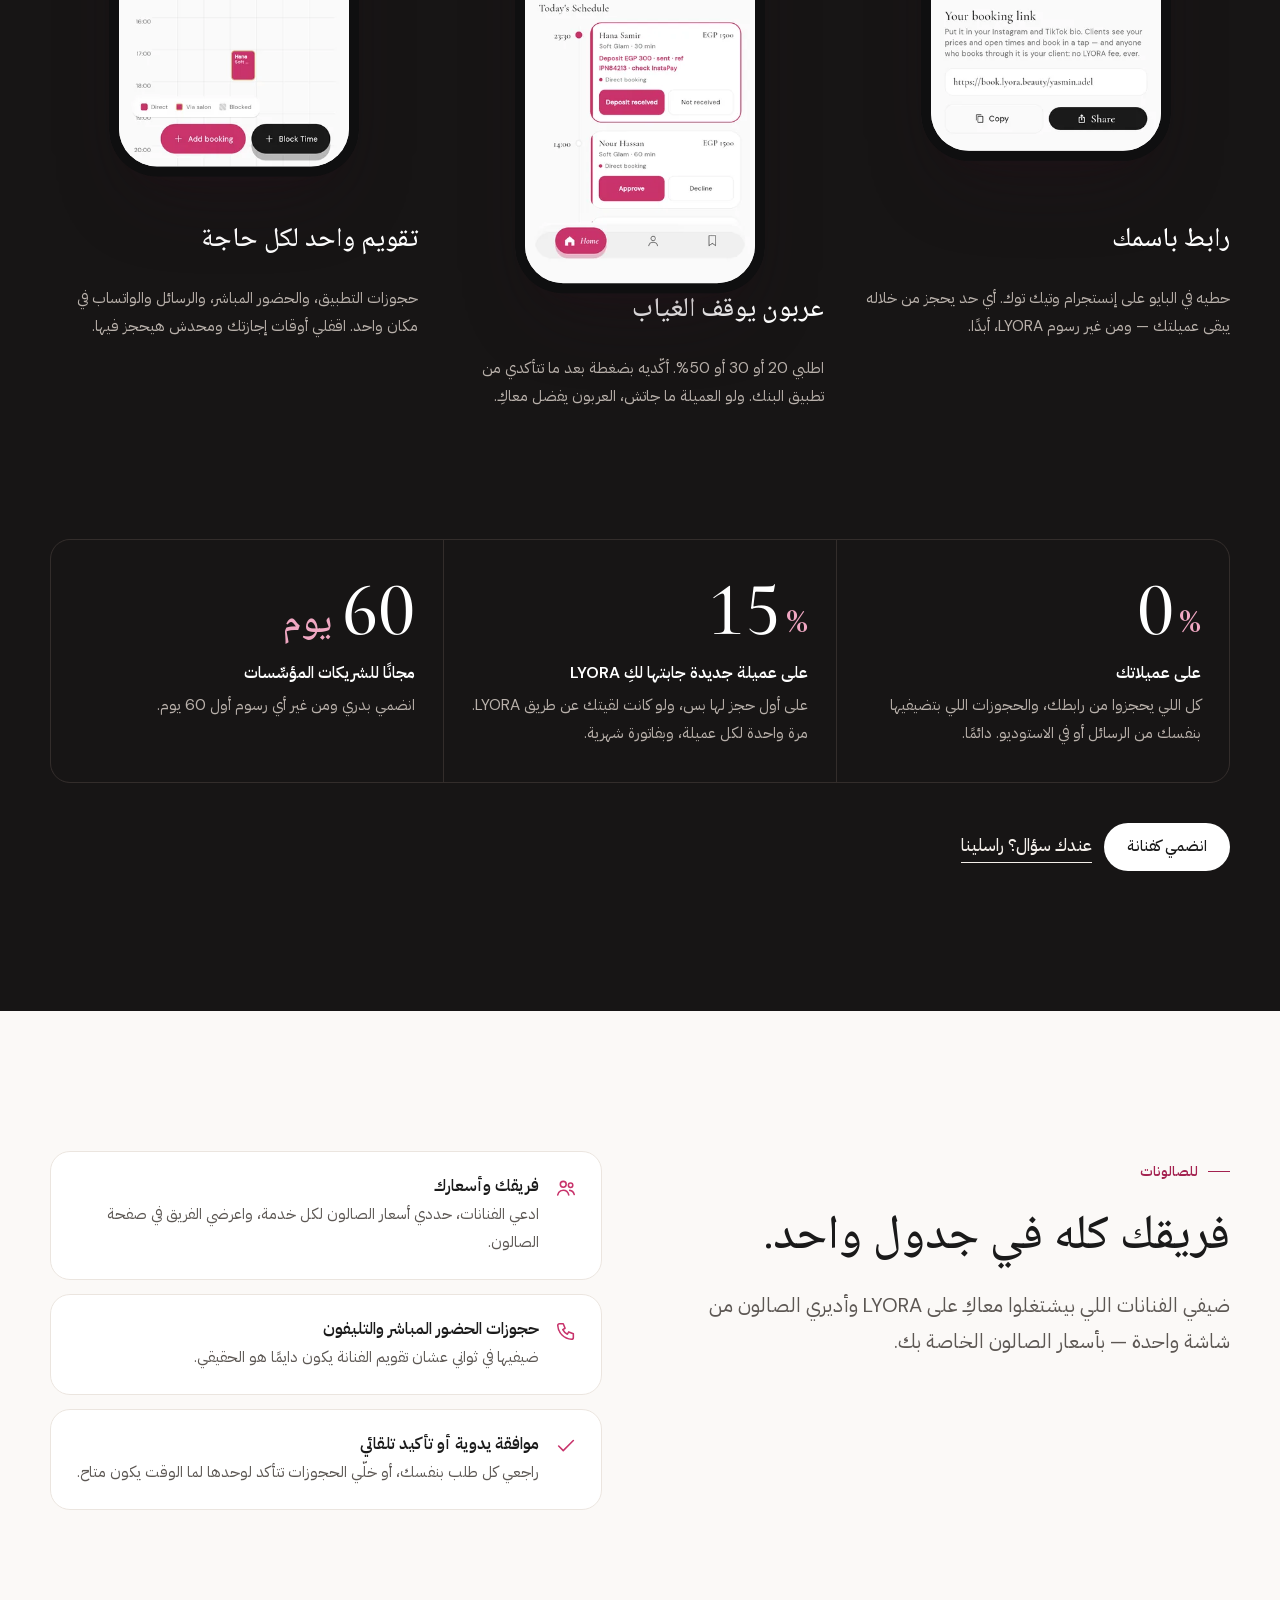
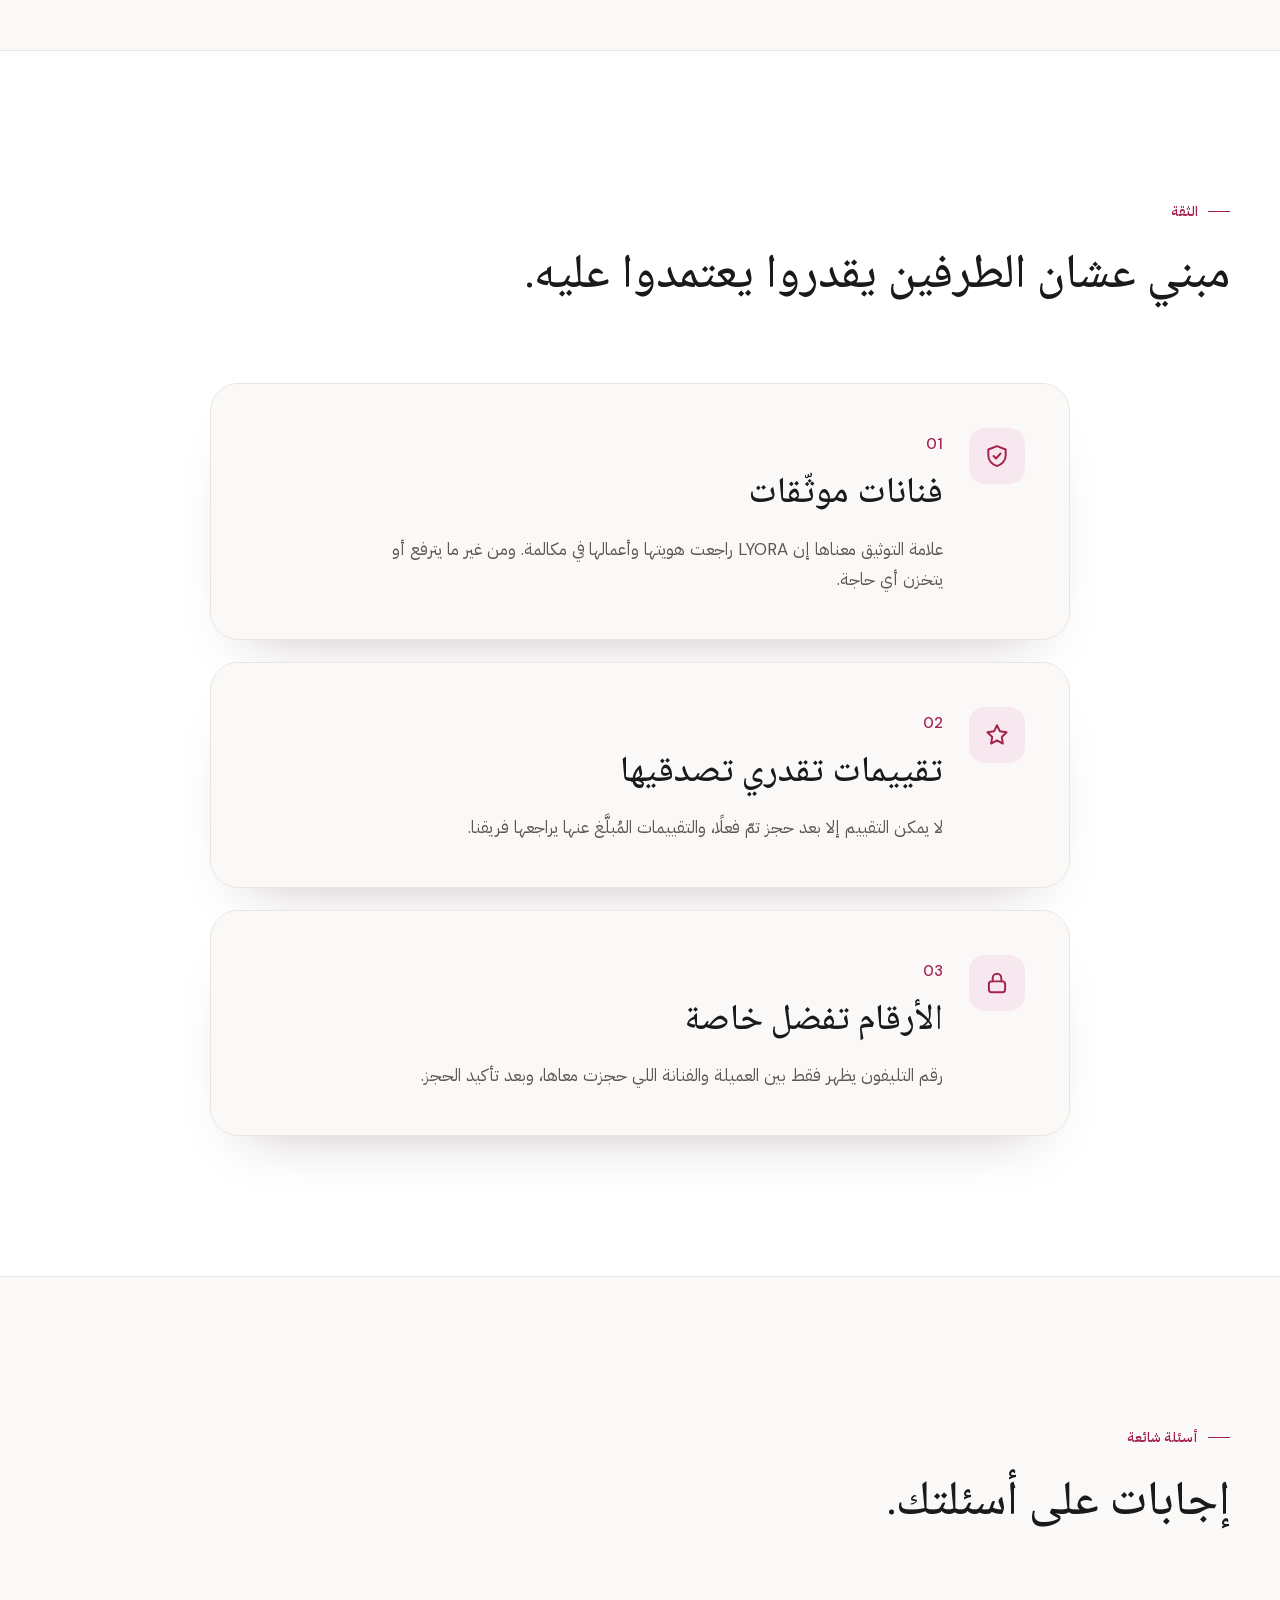
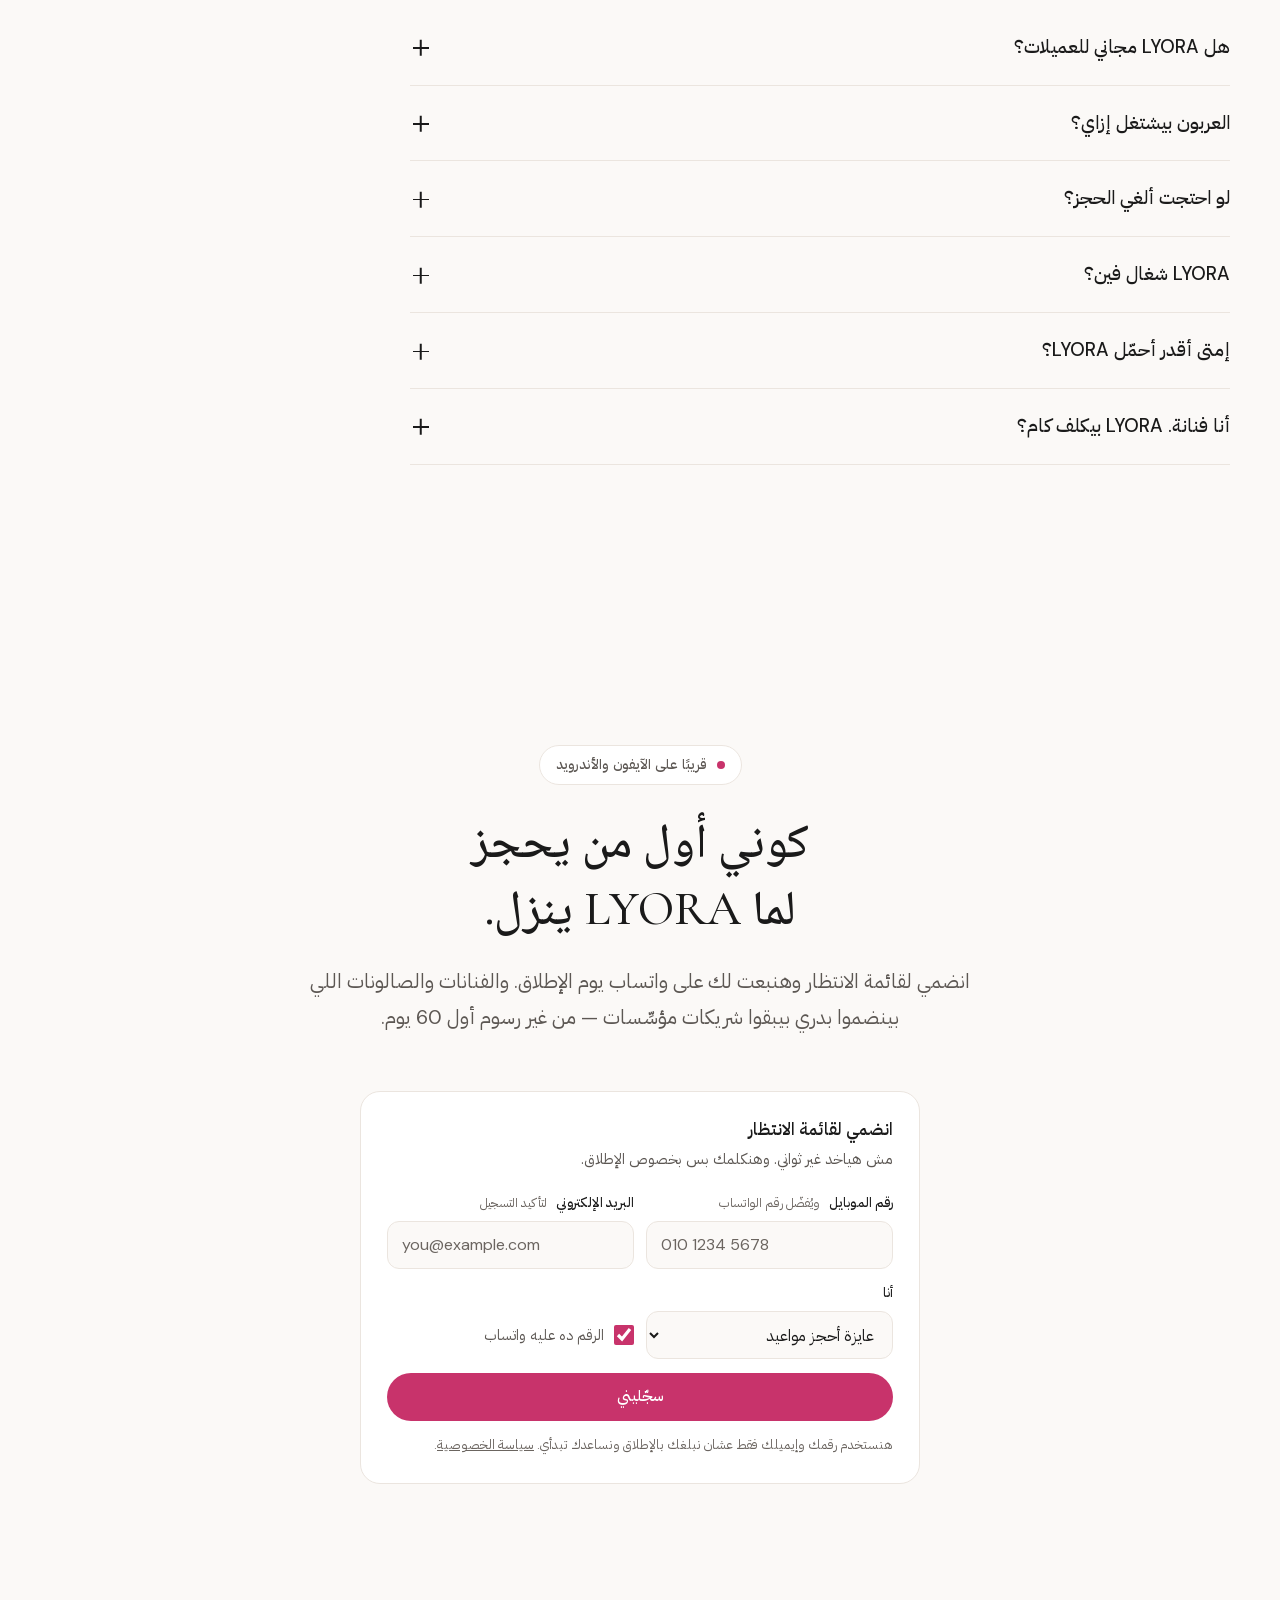
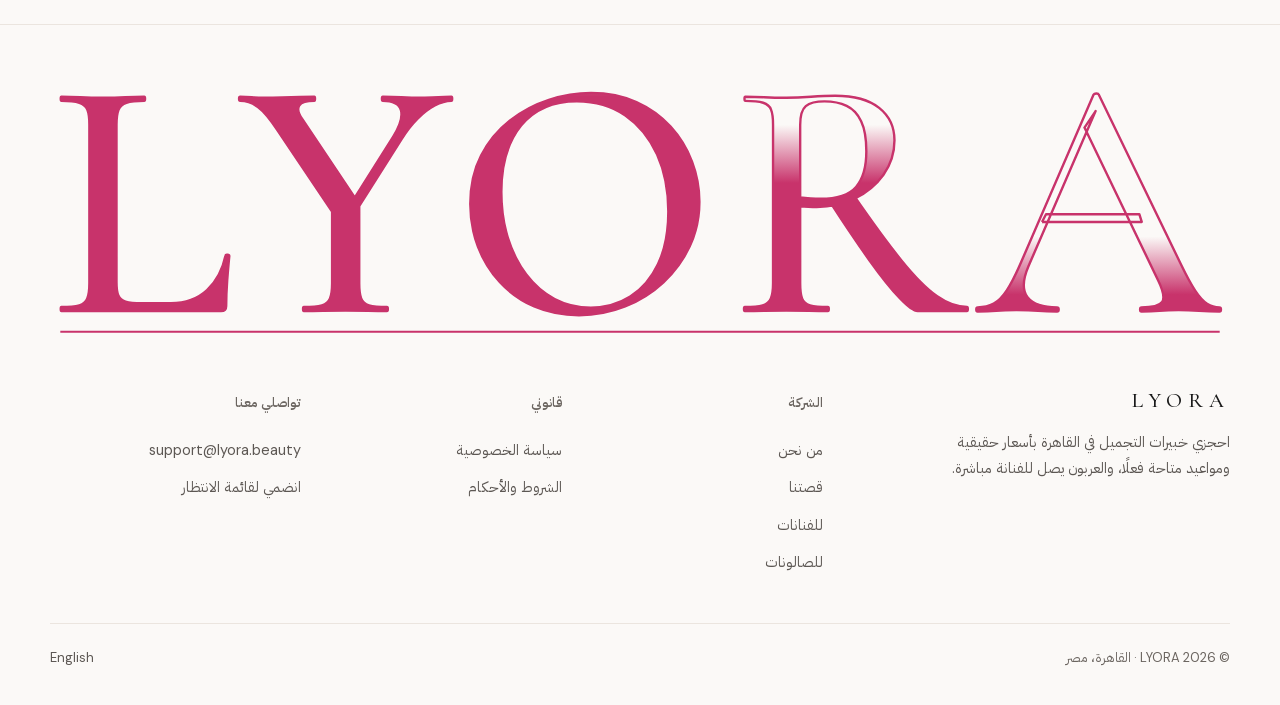
==== commit 15c5d5f4: "Waitlist: email is required (for the confirmation); neutral success text Co-Authored-By: Claude Opus" ====
--- a/ar/index.html
+++ b/ar/index.html
@@ -363,7 +363,7 @@
           <input type="hidden" name="page" value="/ar/">
           <div class="form-row">
             <div class="field"><label for="wl-phone">رقم الموبايل <small>ويُفضّل رقم الواتساب</small></label><input id="wl-phone" type="tel" name="phone" inputmode="tel" autocomplete="tel" placeholder="010 1234 5678" dir="ltr" required></div>
-            <div class="field"><label for="wl-email">البريد الإلكتروني <small>اختياري</small></label><input id="wl-email" type="email" name="email" autocomplete="email" dir="ltr"></div>
+            <div class="field"><label for="wl-email">البريد الإلكتروني <small>لتأكيد التسجيل</small></label><input id="wl-email" type="email" name="email" autocomplete="email" dir="ltr" placeholder="you@example.com" required></div>
           </div>
           <div class="form-row">
             <div class="field"><label for="wl-role">أنا</label>
@@ -378,7 +378,7 @@
           <div class="hp" aria-hidden="true"><label>اتركيه فارغًا <input type="text" name="_honey" tabindex="-1" autocomplete="off"></label></div>
           <button class="btn btn-rose" type="submit">سجّليني</button>
           <p class="form-note">هنستخدم رقمك وإيميلك فقط عشان نبلغك بالإطلاق ونساعدك تبدأي. <a href="/ar/privacy.html">سياسة الخصوصية</a>.</p>
-          <p class="form-status ok" id="notify-status" role="status" aria-live="polite">تمام! إنتِ في قائمة الانتظار — هنبعت لك على واتساب يوم ما LYORA ينزل.</p>
+          <p class="form-status ok" id="notify-status" role="status" aria-live="polite">تمام! وصلنا طلبك، وهنتواصل معاكي قريب.</p>
           <p class="form-status err" role="alert">الإرسال ما تمّش. <a href="https://wa.me/201027909082?text=%D8%A3%D9%87%D9%84%D9%8B%D8%A7%20LYORA%D8%8C%20%D8%B6%D9%8A%D9%81%D9%88%D9%86%D9%8A%20%D9%84%D9%82%D8%A7%D8%A6%D9%85%D8%A9%20%D8%A7%D9%84%D8%A7%D9%86%D8%AA%D8%B8%D8%A7%D8%B1%20%D9%85%D9%86%20%D9%81%D8%B6%D9%84%D9%83%D9%85." target="_blank" rel="noopener">ابعتي لنا على واتساب</a> وهنضيفك.</p>
         </form>
       </div>
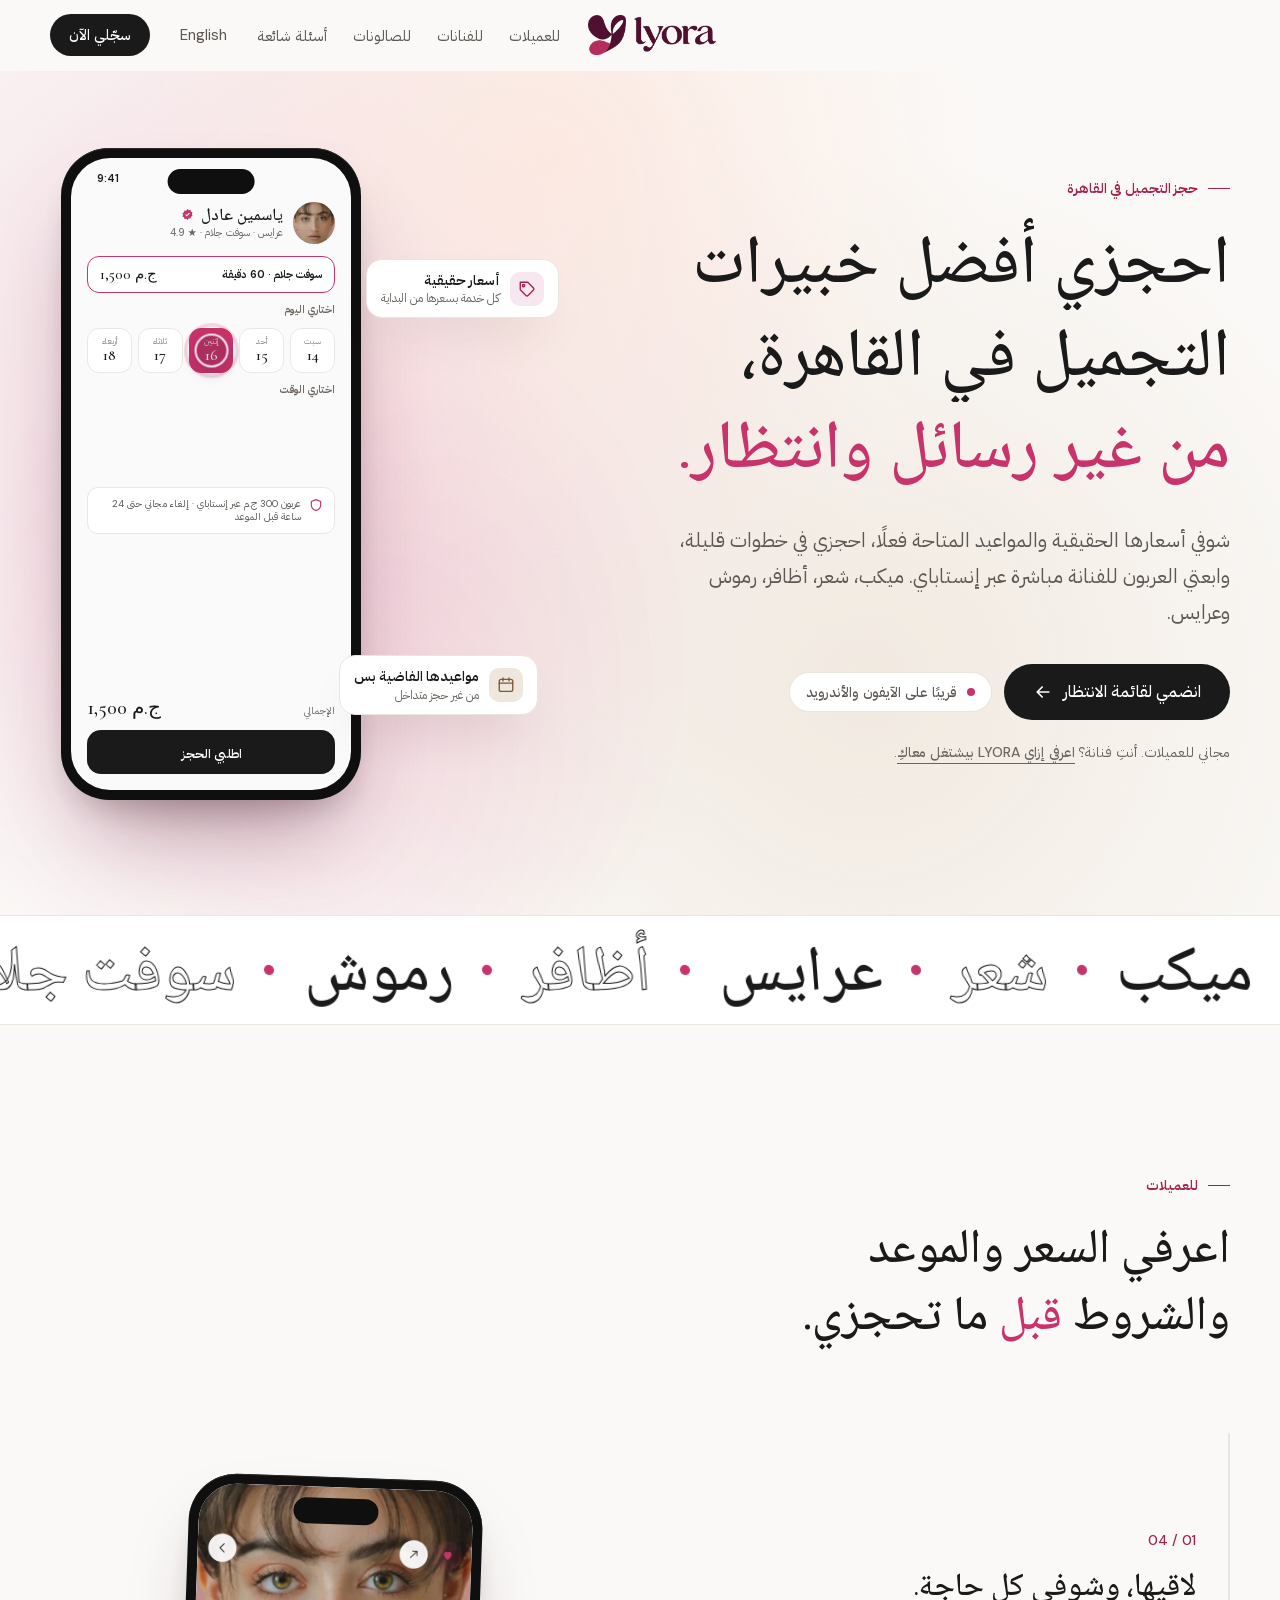
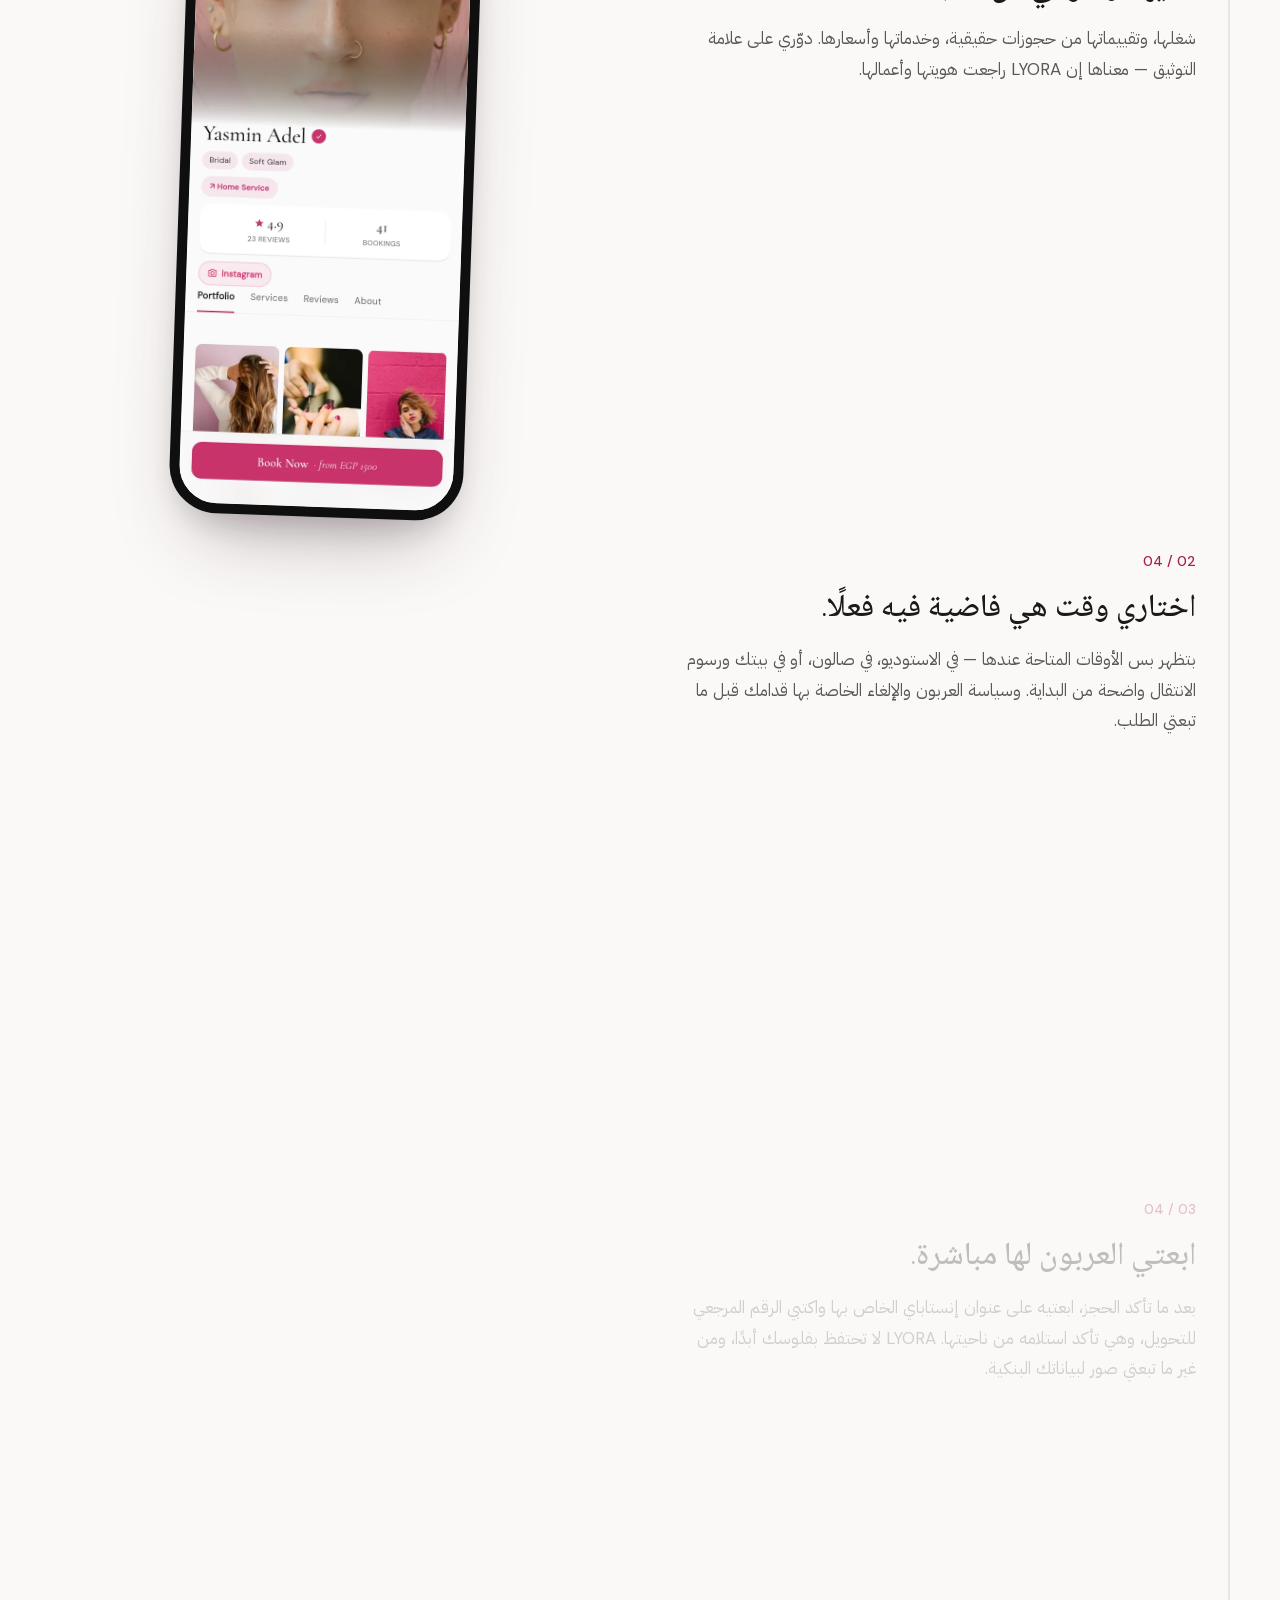
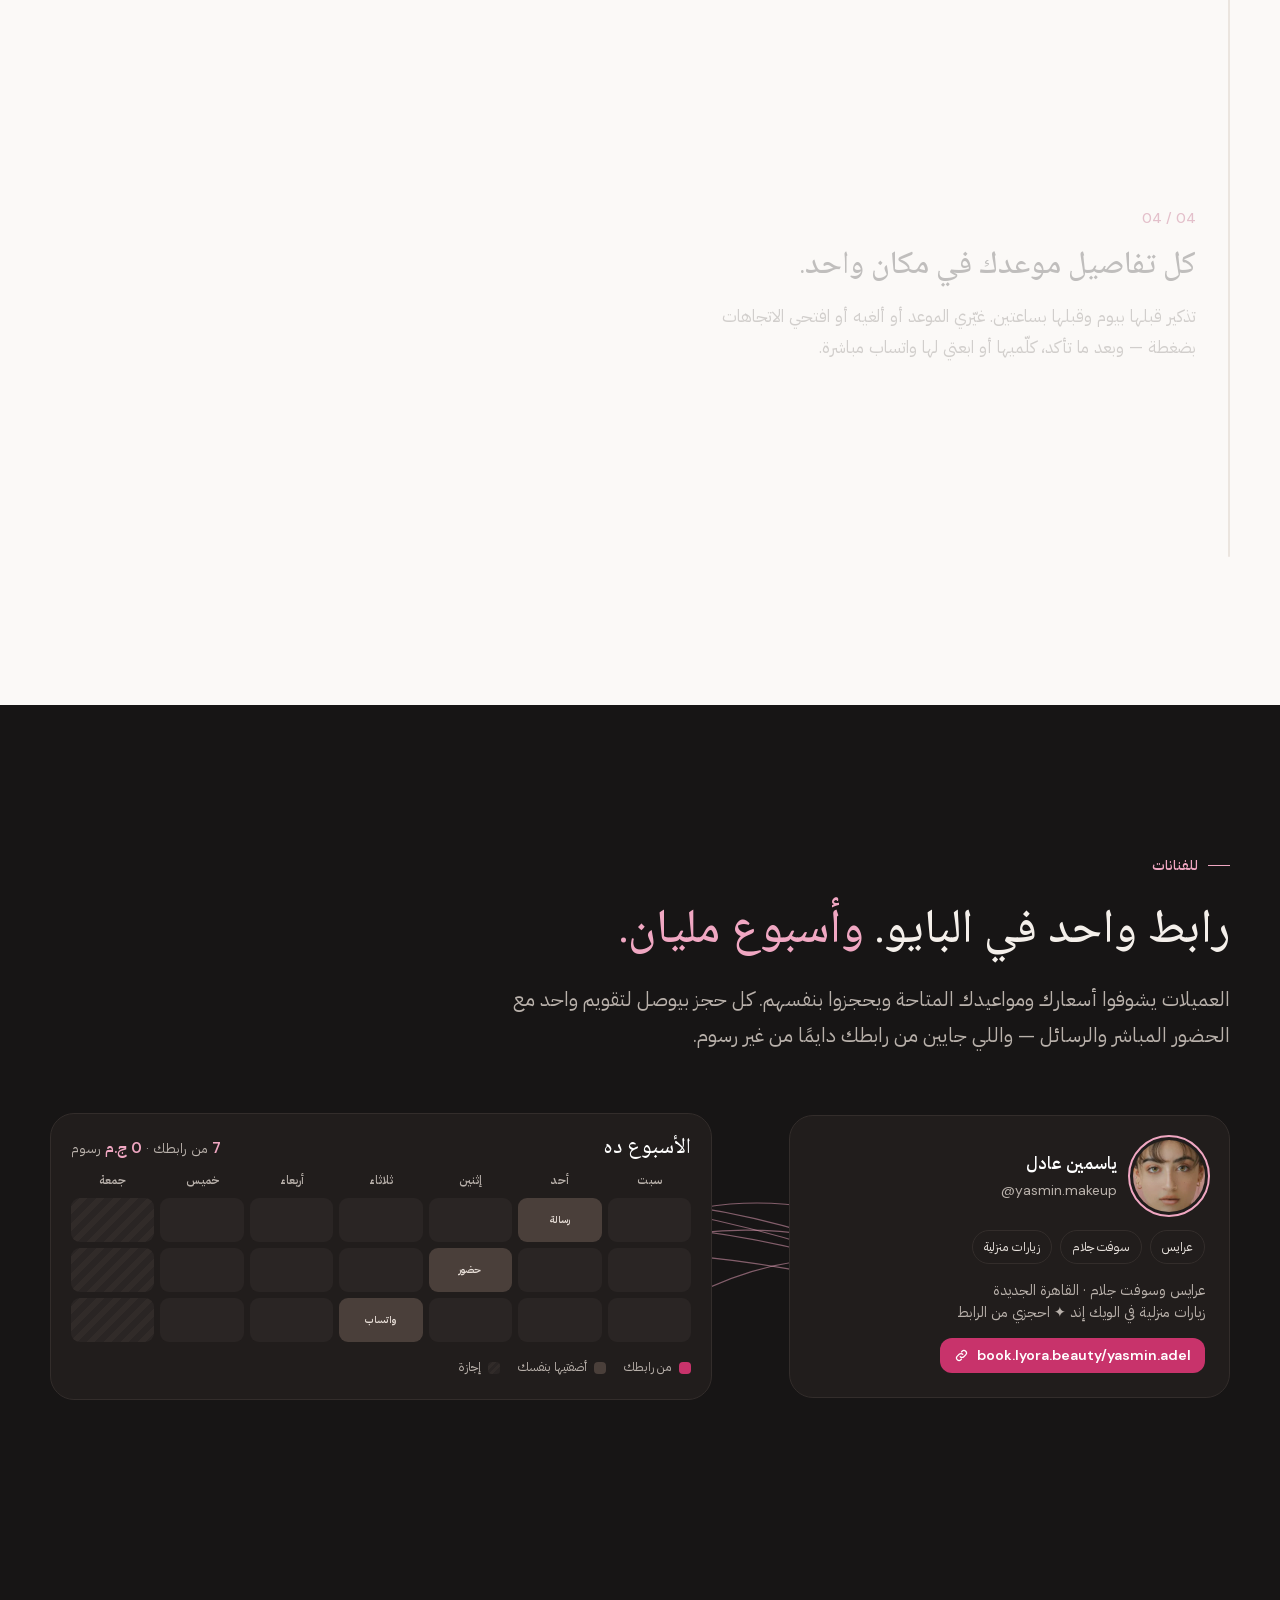
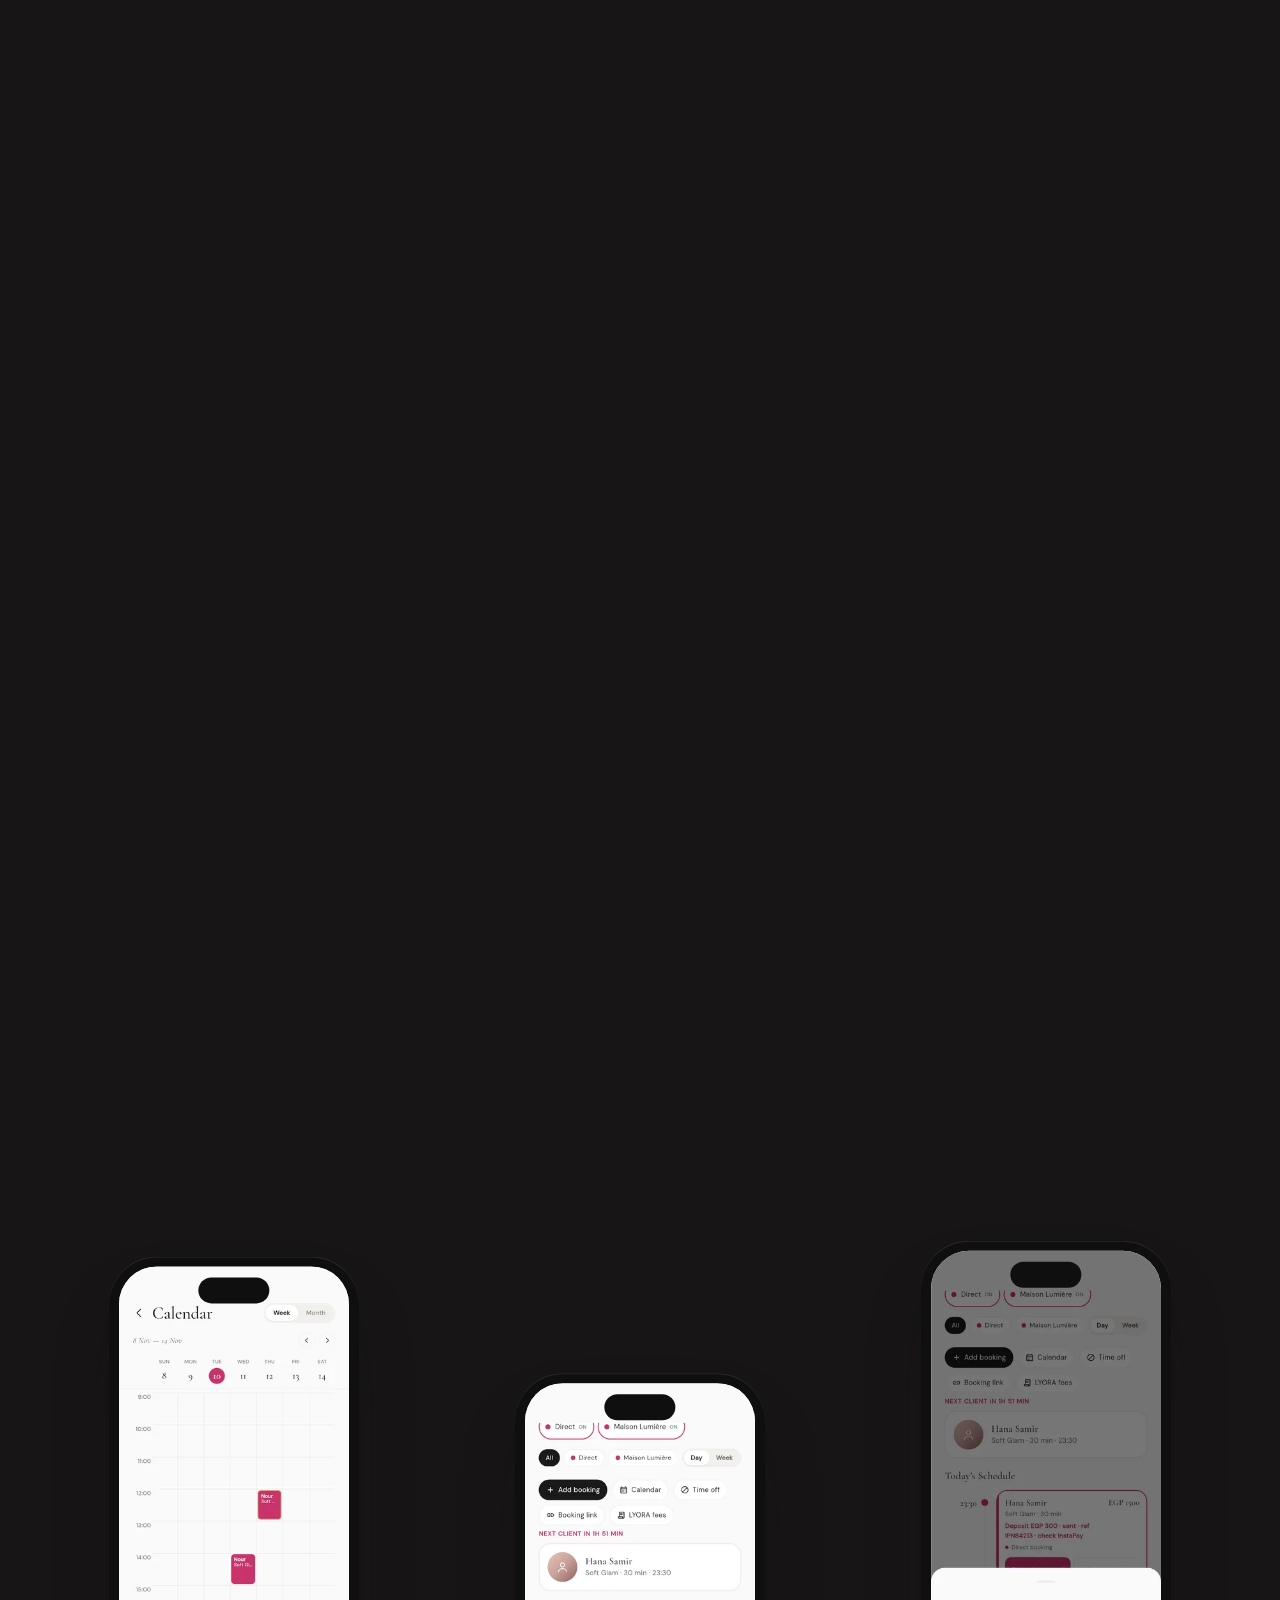
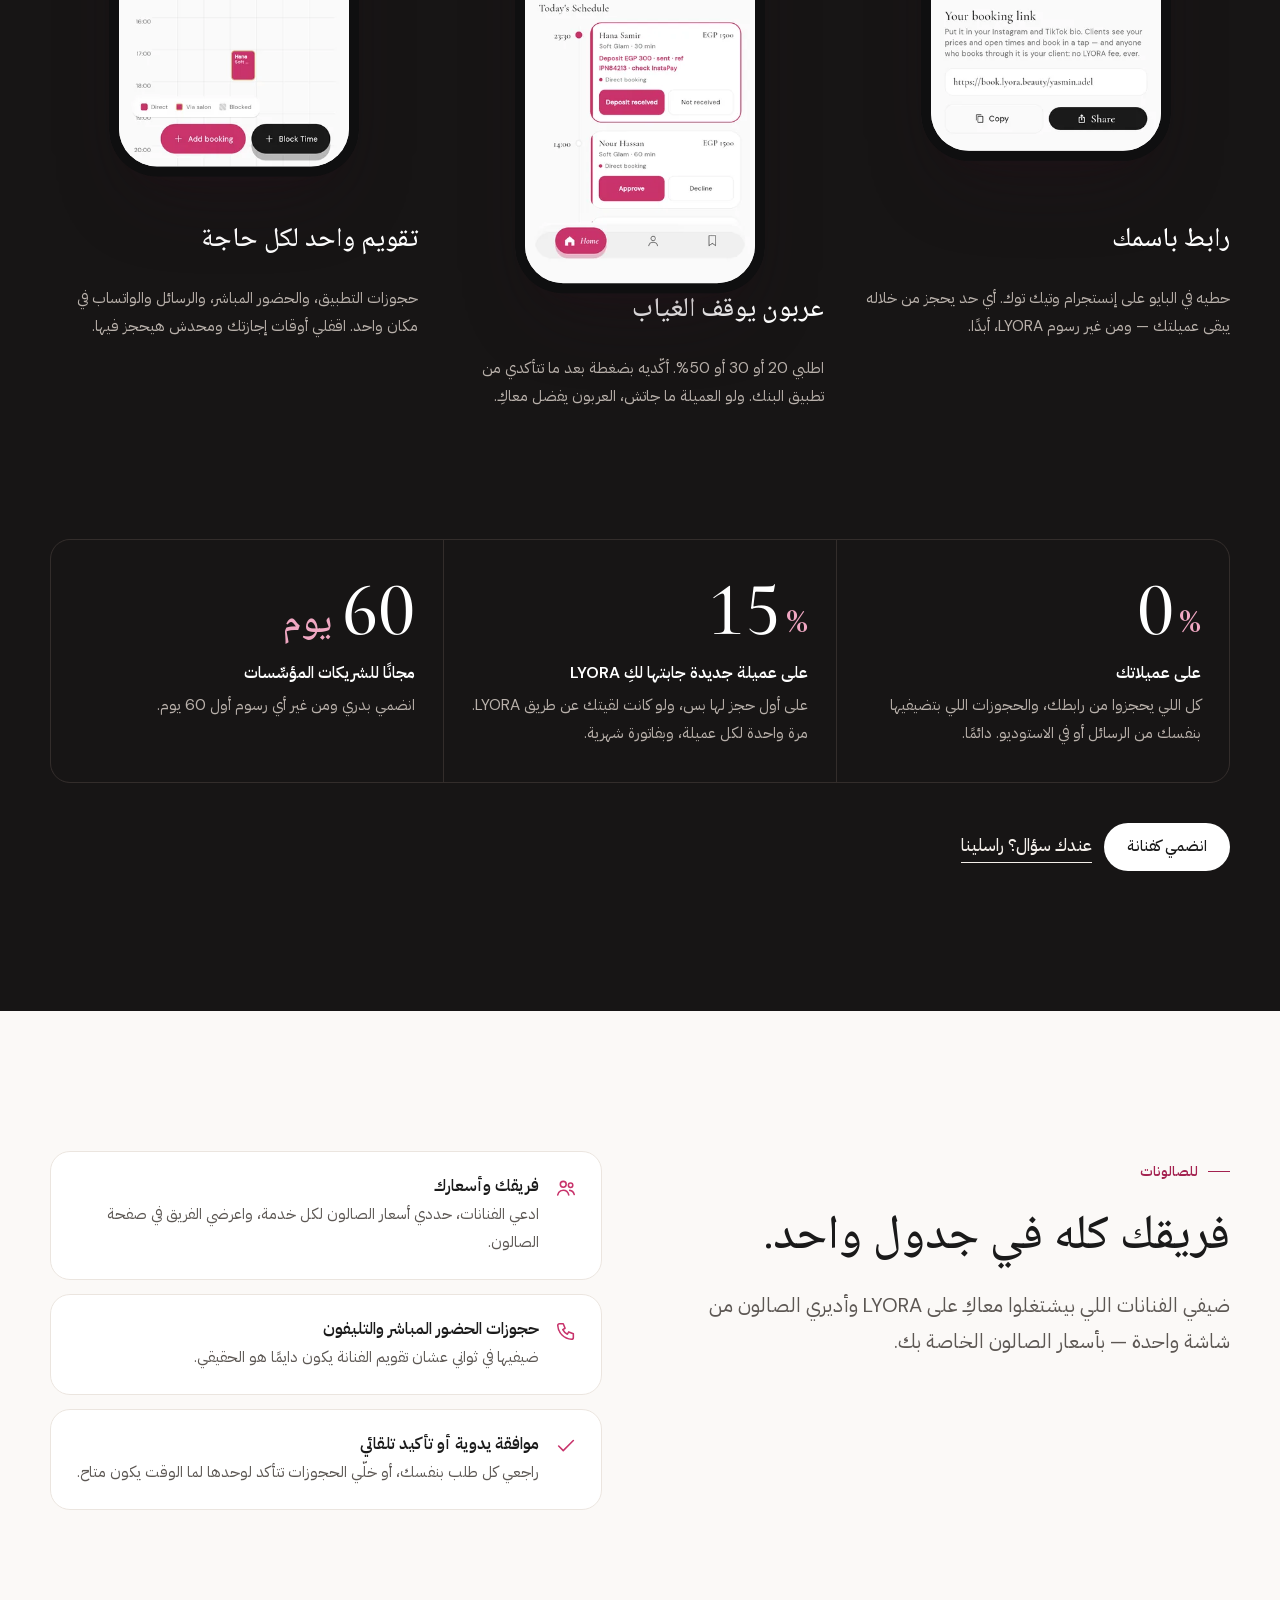
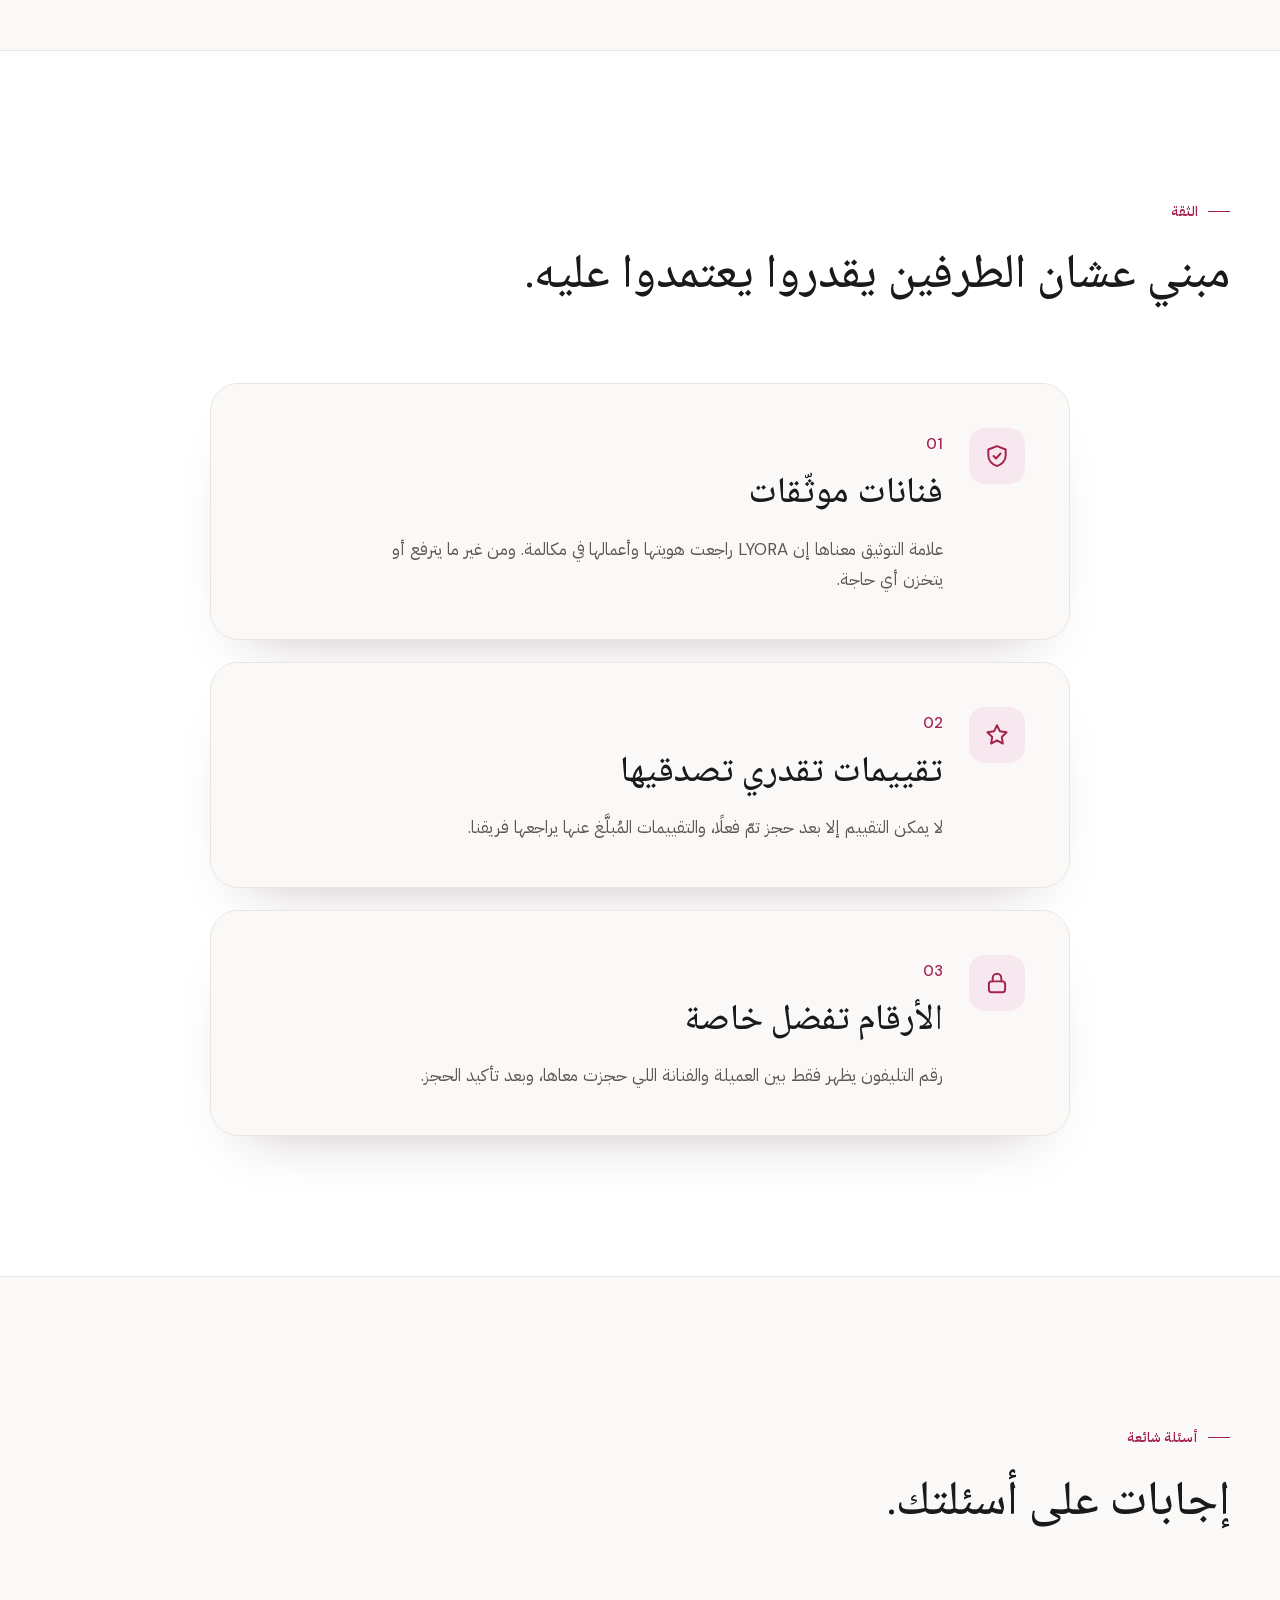
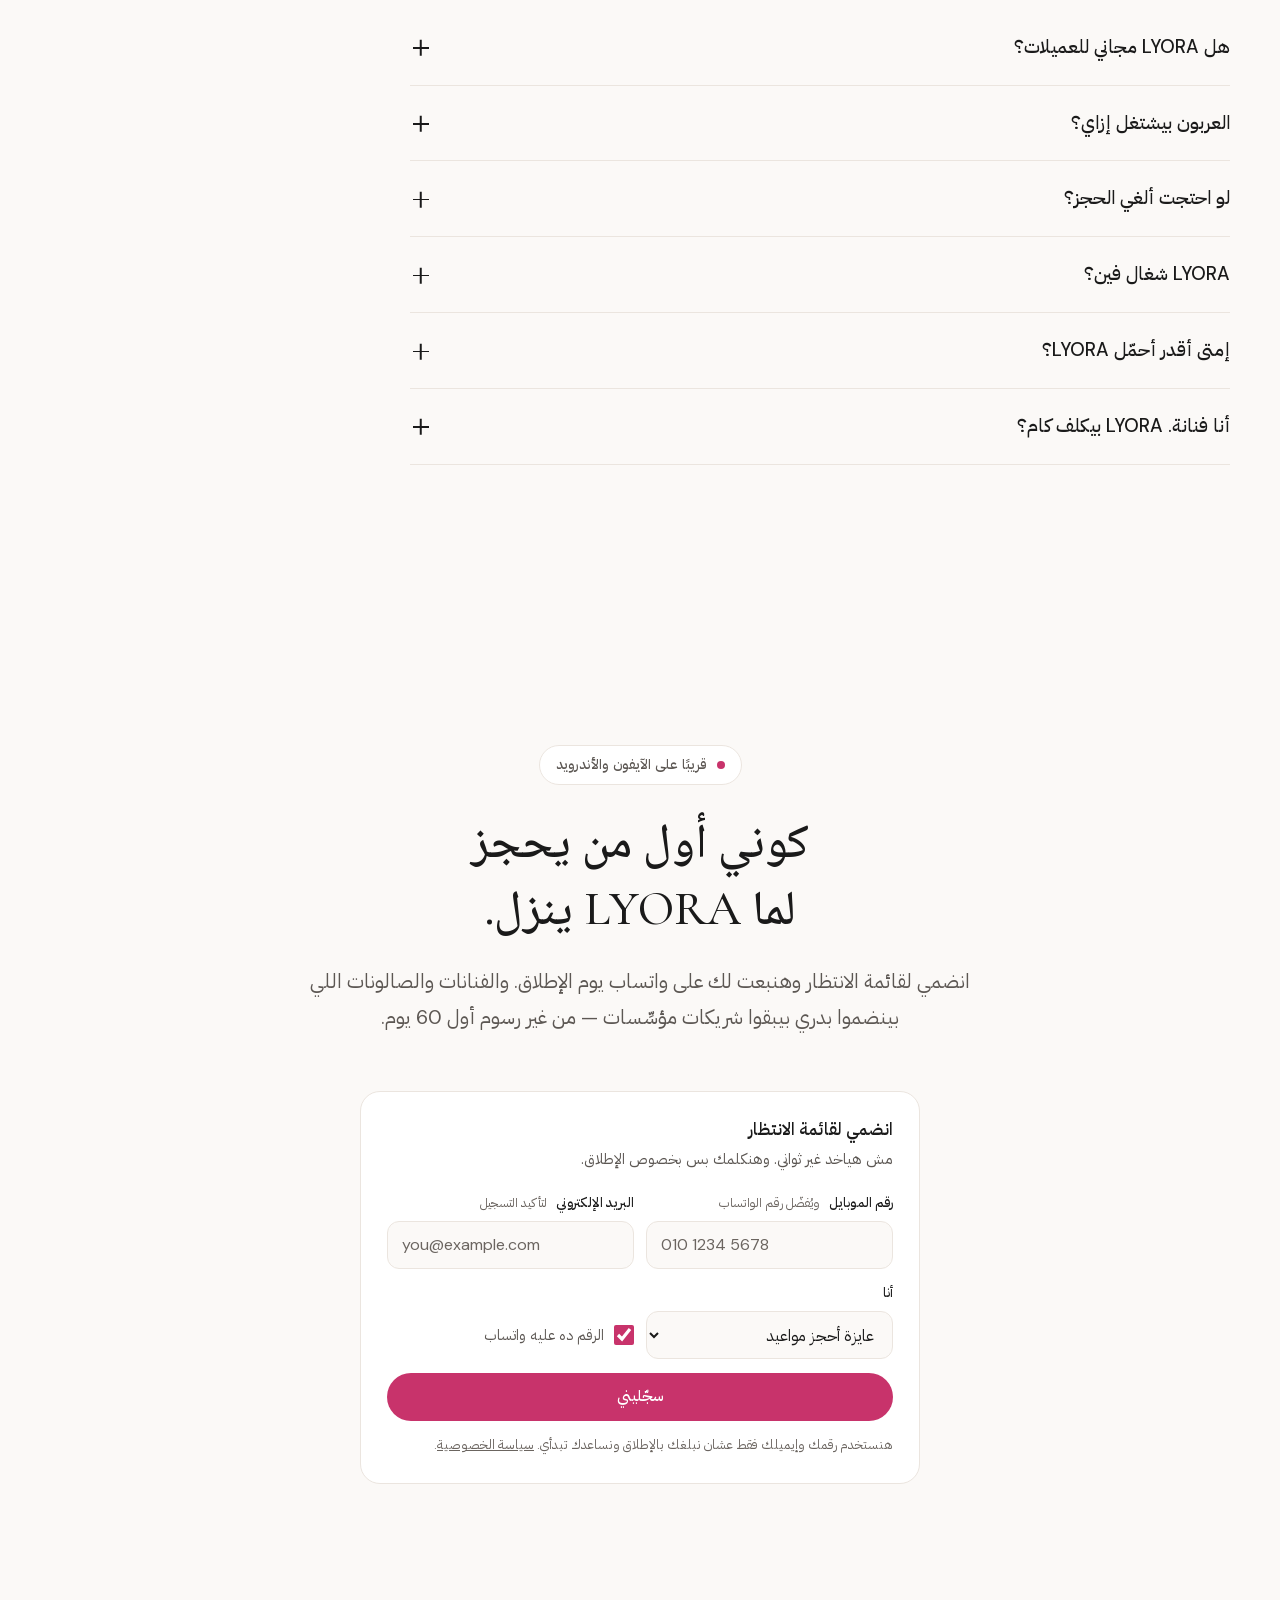
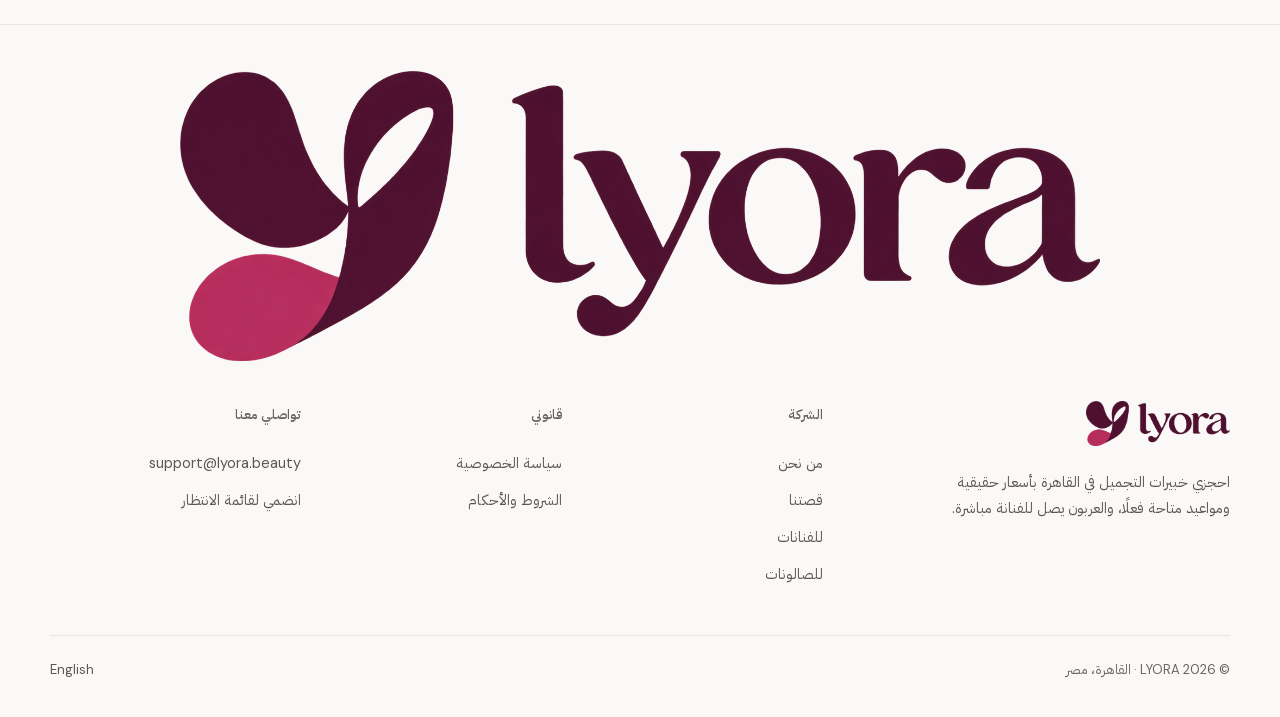
==== commit 62967b27: "Roll out Lyora Fold branding across the English and Arabic site" ====
--- a/ar/index.html
+++ b/ar/index.html
@@ -15,18 +15,18 @@
 <meta property="og:title" content="LYORA — احجزي خبيرات التجميل في القاهرة">
 <meta property="og:description" content="أسعار حقيقية، مواعيد متاحة فعلًا، وعربون يصل للفنانة مباشرة عبر إنستاباي.">
 <meta property="og:url" content="https://lyora.beauty/ar/">
-<meta property="og:image" content="https://lyora.beauty/assets/og-ar.jpg">
+<meta property="og:image" content="https://lyora.beauty/assets/og-ar.jpg?v=fold-1">
 <meta property="og:image:width" content="1200">
 <meta property="og:image:height" content="630">
 <meta property="og:locale" content="ar_EG">
 <meta property="og:locale:alternate" content="en_EG">
 <meta name="twitter:card" content="summary_large_image">
-<link rel="icon" type="image/png" sizes="32x32" href="/assets/favicon-32.png">
-<link rel="apple-touch-icon" sizes="180x180" href="/assets/apple-touch-icon.png">
+<link rel="icon" type="image/png" sizes="32x32" href="/assets/favicon-32.png?v=fold-1">
+<link rel="apple-touch-icon" sizes="180x180" href="/assets/apple-touch-icon.png?v=fold-1">
 <link rel="preload" href="/assets/fonts/IBMPlexSansArabic-normal-400-arabic.woff2" as="font" type="font/woff2" crossorigin>
 <link rel="preload" href="/assets/fonts/NotoNaskhArabic-normal-500-arabic.woff2" as="font" type="font/woff2" crossorigin>
 <link rel="stylesheet" href="/assets/fonts.css">
-<link rel="stylesheet" href="/assets/site.css">
+<link rel="stylesheet" href="/assets/site.css?v=fold-1">
 <script>/* Ink curtain until the intro runs (first visit per session only). */
 (function(){var d=document.documentElement;try{if(matchMedia('(prefers-reduced-motion: reduce)').matches)return;d.classList.add('js-motion');if(!sessionStorage.getItem('lyora_intro'))d.classList.add('intro-pending')}catch(e){}setTimeout(function(){if(!d.classList.contains('motion'))d.classList.remove('js-motion','intro-pending')},3500)})();</script>
 <style>html.intro-pending::after{content:"";position:fixed;inset:0;background:#171515;z-index:99}</style>
@@ -34,7 +34,7 @@
 {
   "@context": "https://schema.org",
   "@graph": [
-    { "@type": "Organization", "@id": "https://lyora.beauty/#organization", "name": "LYORA", "url": "https://lyora.beauty/", "logo": "https://lyora.beauty/assets/lyora-icon.png", "email": "support@lyora.beauty", "areaServed": "Cairo, Egypt" }
+    { "@type": "Organization", "@id": "https://lyora.beauty/#organization", "name": "LYORA", "url": "https://lyora.beauty/", "logo": "https://lyora.beauty/assets/lyora-icon.png?v=fold-1", "email": "support@lyora.beauty", "areaServed": "Cairo, Egypt" }
   ]
 }
 </script>
@@ -44,7 +44,7 @@
 
 <header class="site-header">
   <div class="wrap nav">
-    <a class="wordmark" href="/ar/" aria-label="LYORA — الصفحة الرئيسية">LYORA</a>
+    <a class="wordmark" href="/ar/" aria-label="LYORA — الصفحة الرئيسية"><img src="/assets/lyora-fold-horizontal.png" width="1693" height="534" alt="" decoding="async"></a>
     <ul class="nav-links" id="nav-links">
       <li><a href="#clients">للعميلات</a></li>
       <li><a href="#artists">للفنانات</a></li>
@@ -388,10 +388,10 @@
 
 <footer class="site-footer">
   <div class="wrap">
-    <div class="giant" aria-hidden="true"><svg class="giant-svg" viewBox="0 60 688 162" focusable="false"><text x="0" y="200">LYORA</text></svg></div>
+    <div class="giant" aria-hidden="true"><img class="giant-logo" src="/assets/lyora-fold-horizontal.png" width="1693" height="534" alt="" loading="lazy"></div>
     <div class="foot-grid">
       <div class="foot-brand">
-        <a class="wordmark" href="/ar/" aria-label="LYORA — الصفحة الرئيسية">LYORA</a>
+        <a class="wordmark" href="/ar/" aria-label="LYORA — الصفحة الرئيسية"><img src="/assets/lyora-fold-horizontal.png" width="1693" height="534" alt="" decoding="async"></a>
         <p>احجزي خبيرات التجميل في القاهرة بأسعار حقيقية ومواعيد متاحة فعلًا، والعربون يصل للفنانة مباشرة.</p>
         <ul class="social" hidden aria-label="LYORA على وسائل التواصل">
           <li><a href="#" data-net="instagram" target="_blank" rel="noopener" aria-label="LYORA على إنستجرام"><svg viewBox="0 0 24 24" fill="none" stroke="currentColor" stroke-width="1.8" aria-hidden="true"><rect x="3" y="3" width="18" height="18" rx="5.2"/><circle cx="12" cy="12" r="4.1"/><circle cx="17.4" cy="6.6" r="1.1" fill="currentColor" stroke="none"/></svg></a></li>
@@ -430,6 +430,6 @@
 <script src="/assets/vendor/ScrollTrigger.min.js" defer></script>
 <script src="/assets/vendor/MotionPathPlugin.min.js" defer></script>
 <script src="/assets/vendor/lenis.min.js" defer></script>
-<script src="/assets/motion.js" defer></script>
+<script src="/assets/motion.js?v=fold-1" defer></script>
 </body>
 </html>
--- a/assets/site.css
+++ b/assets/site.css
@@ -130,9 +130,8 @@
   position: fixed; inset: 0; z-index: 100; background: var(--dark); color: #f4efea;
   display: grid; place-items: center;
 }
-.intro-mark { display: flex; gap: .3em; font: 500 clamp(40px, 9vw, 120px)/1 "Cormorant Garamond", serif; letter-spacing: .02em; direction: ltr; }
-.intro-mark span { display: inline-block; overflow: hidden; }
-.intro-mark i { display: inline-block; font-style: normal; }
+.intro-mark { width: min(420px, 72vw); direction: ltr; }
+.intro-mark img { display: block; width: 100%; height: auto; filter: brightness(0) invert(1); }
 .intro-line { position: absolute; left: 50%; bottom: 22%; width: min(240px, 50vw); height: 1px; background: rgba(255,255,255,.18); transform: translateX(-50%); overflow: hidden; }
 .intro-line b { display: block; height: 100%; width: 100%; background: var(--rose-light); transform-origin: left; transform: scaleX(0); }
 .intro-tag { position: absolute; bottom: calc(22% - 34px); left: 0; right: 0; text-align: center; font: 500 12px/1 var(--sans); letter-spacing: .3em; text-transform: uppercase; color: var(--dark-2); }
@@ -148,9 +147,10 @@
 .site-header.hide { transform: translateY(-100%); }
 .nav { display: flex; align-items: center; gap: 28px; min-height: 70px; }
 .wordmark {
-  font: 500 23px/1 "Cormorant Garamond", serif; letter-spacing: .28em; text-decoration: none;
-  margin-inline-end: auto; padding-inline-start: .28em; direction: ltr;
-}
+  display: inline-flex; align-items: center; flex: none; width: 128px; text-decoration: none;
+  margin-inline-end: auto; direction: ltr;
+}
+.wordmark img { display: block; width: 100%; height: auto; }
 .nav-links { display: flex; gap: 26px; list-style: none; margin: 0; padding: 0; }
 .nav-links a { position: relative; text-decoration: none; font-size: 15px; color: var(--ink-2); padding: 10px 0; }
 .nav-links a::after {
@@ -498,7 +498,7 @@
 .site-footer { border-top: 1px solid var(--line); padding: 40px 0 36px; font-size: 14.5px; color: var(--ink-2); overflow: clip; }
 .site-footer a { text-decoration: none; }
 .foot-grid { display: grid; grid-template-columns: 1.7fr 1fr 1fr 1.2fr; gap: 36px clamp(24px, 4vw, 56px); }
-.foot-brand .wordmark { font-size: 21px; color: var(--ink); }
+.foot-brand .wordmark { width: 144px; }
 .foot-brand p { margin: 14px 0 20px; max-width: 32ch; }
 .foot-h { font: 600 12px/1.2 var(--sans); letter-spacing: .14em; text-transform: uppercase; color: var(--ink-3); margin: 6px 0 16px; }
 :lang(ar) .foot-h { letter-spacing: 0; font-size: 13px; }
@@ -518,14 +518,9 @@
 .foot-bottom a { color: var(--ink-2); }
 .foot-bottom a:hover { color: var(--ink); text-decoration: underline; }
 @media (max-width: 860px) { .foot-grid { grid-template-columns: 1fr 1fr; } .foot-brand { grid-column: 1 / -1; } }
-/* Footer wordmark: static SVG (solid rose); motion.js splits it into letters and plays
-   line → rise + outline trace → ink fill, once, when it scrolls into view. */
+/* Approved Fold lockup; animate the artwork as a unit to preserve its lettering. */
 .giant { margin: 6px 0 40px; direction: ltr; user-select: none; -webkit-user-select: none; }
-.giant-svg { display: block; width: 100%; height: auto; overflow: visible; }
-.giant-svg text { font: 500 200px "Cormorant Garamond", serif; letter-spacing: .04em; fill: var(--rose); }
-.giant-svg .gl { stroke: var(--rose); stroke-width: 1.4; stroke-linejoin: round; paint-order: stroke; }
-.giant-svg stop { stop-color: var(--rose); }
-.giant-line { stroke: var(--rose); stroke-width: 1.2; }
+.giant-logo { display: block; width: min(100%, 920px); height: auto; margin-inline: auto; }
 
 /* WhatsApp chat button (all pages). Hidden until motion.js arms it and the visitor scrolls
    past the hero; without JS it fades in after 3 s via the keyframe fallback. */
@@ -729,3 +724,5 @@
   .dock-wa:focus-visible, .dock-cta:focus-visible { outline: 2px solid var(--rose); outline-offset: 3px; }
 }
 @media (max-width: 640px) and (prefers-reduced-motion: reduce) { .dock { transition: opacity .2s, visibility 0s; } }
+
+@media (max-width: 380px) { .nav .wordmark { width: 100px; } .nav { gap: 10px; } .nav .btn { padding-inline: 12px; font-size: 13px; } }
